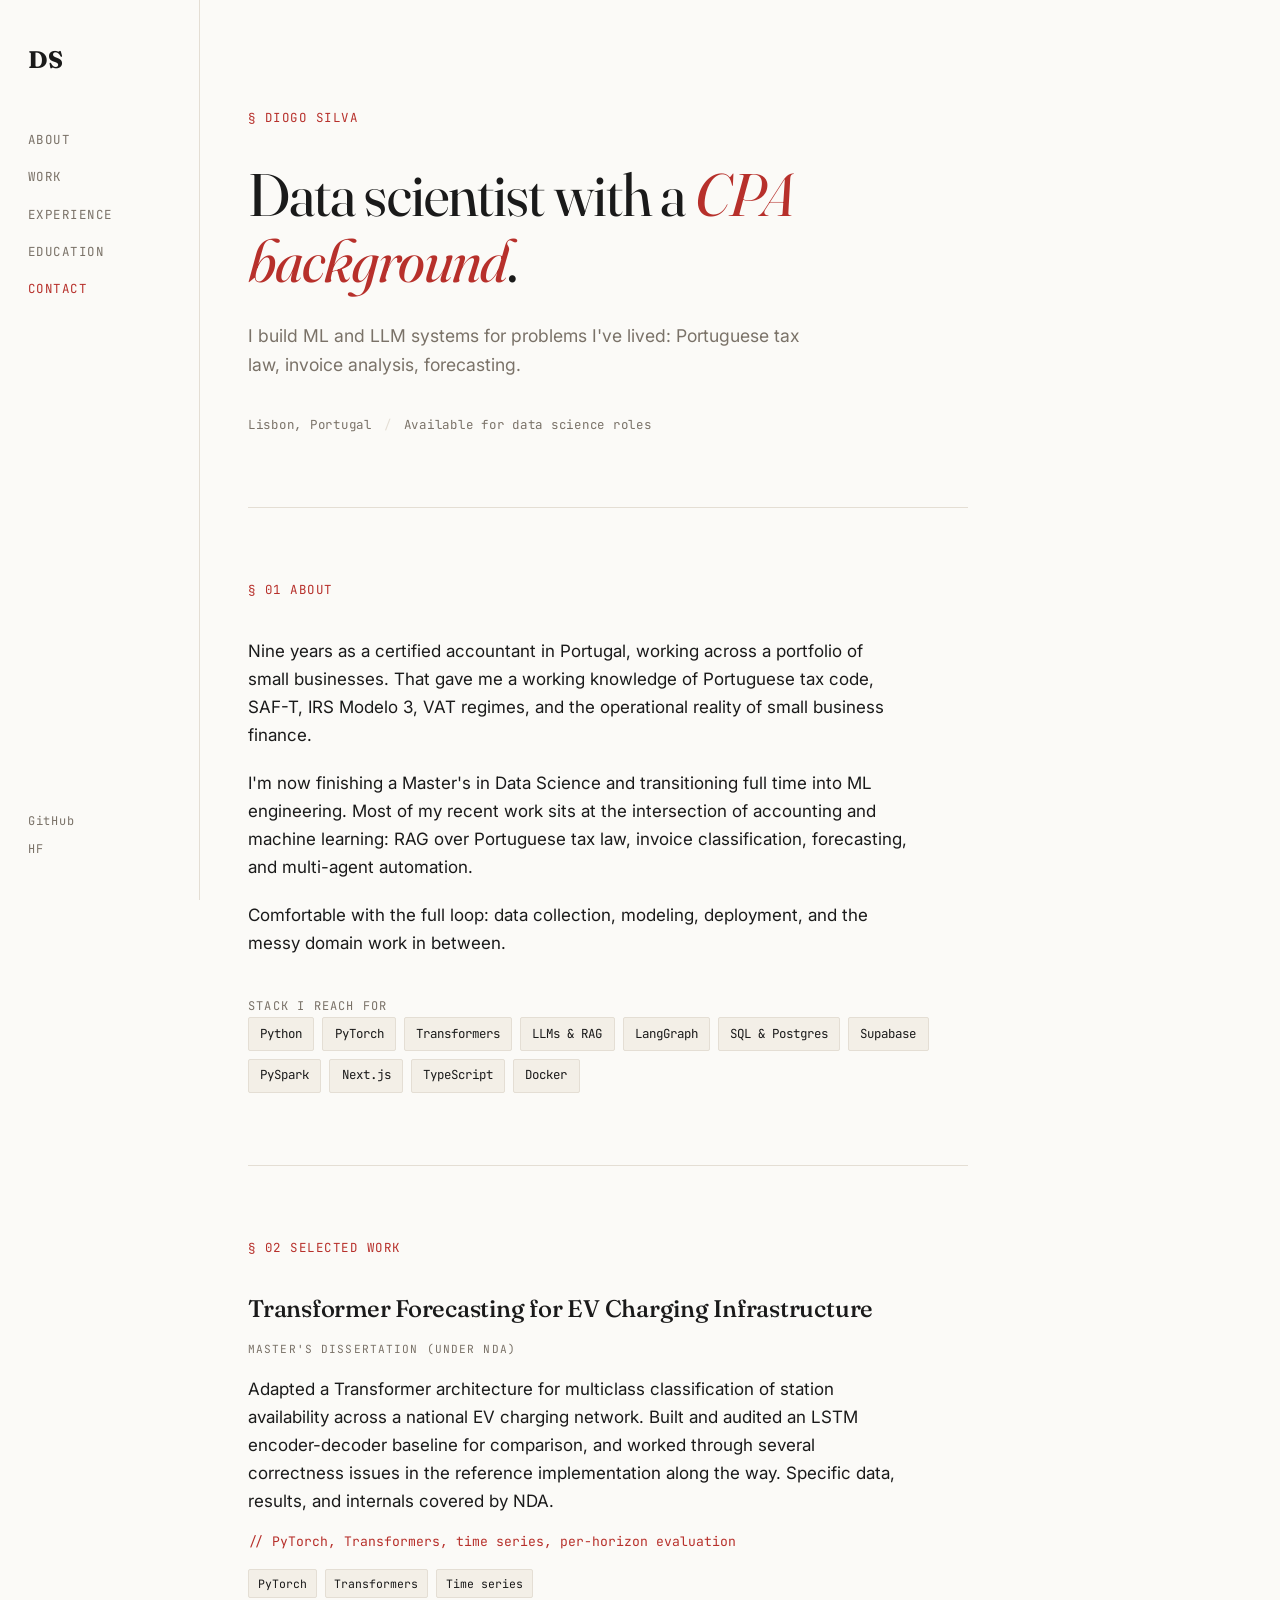
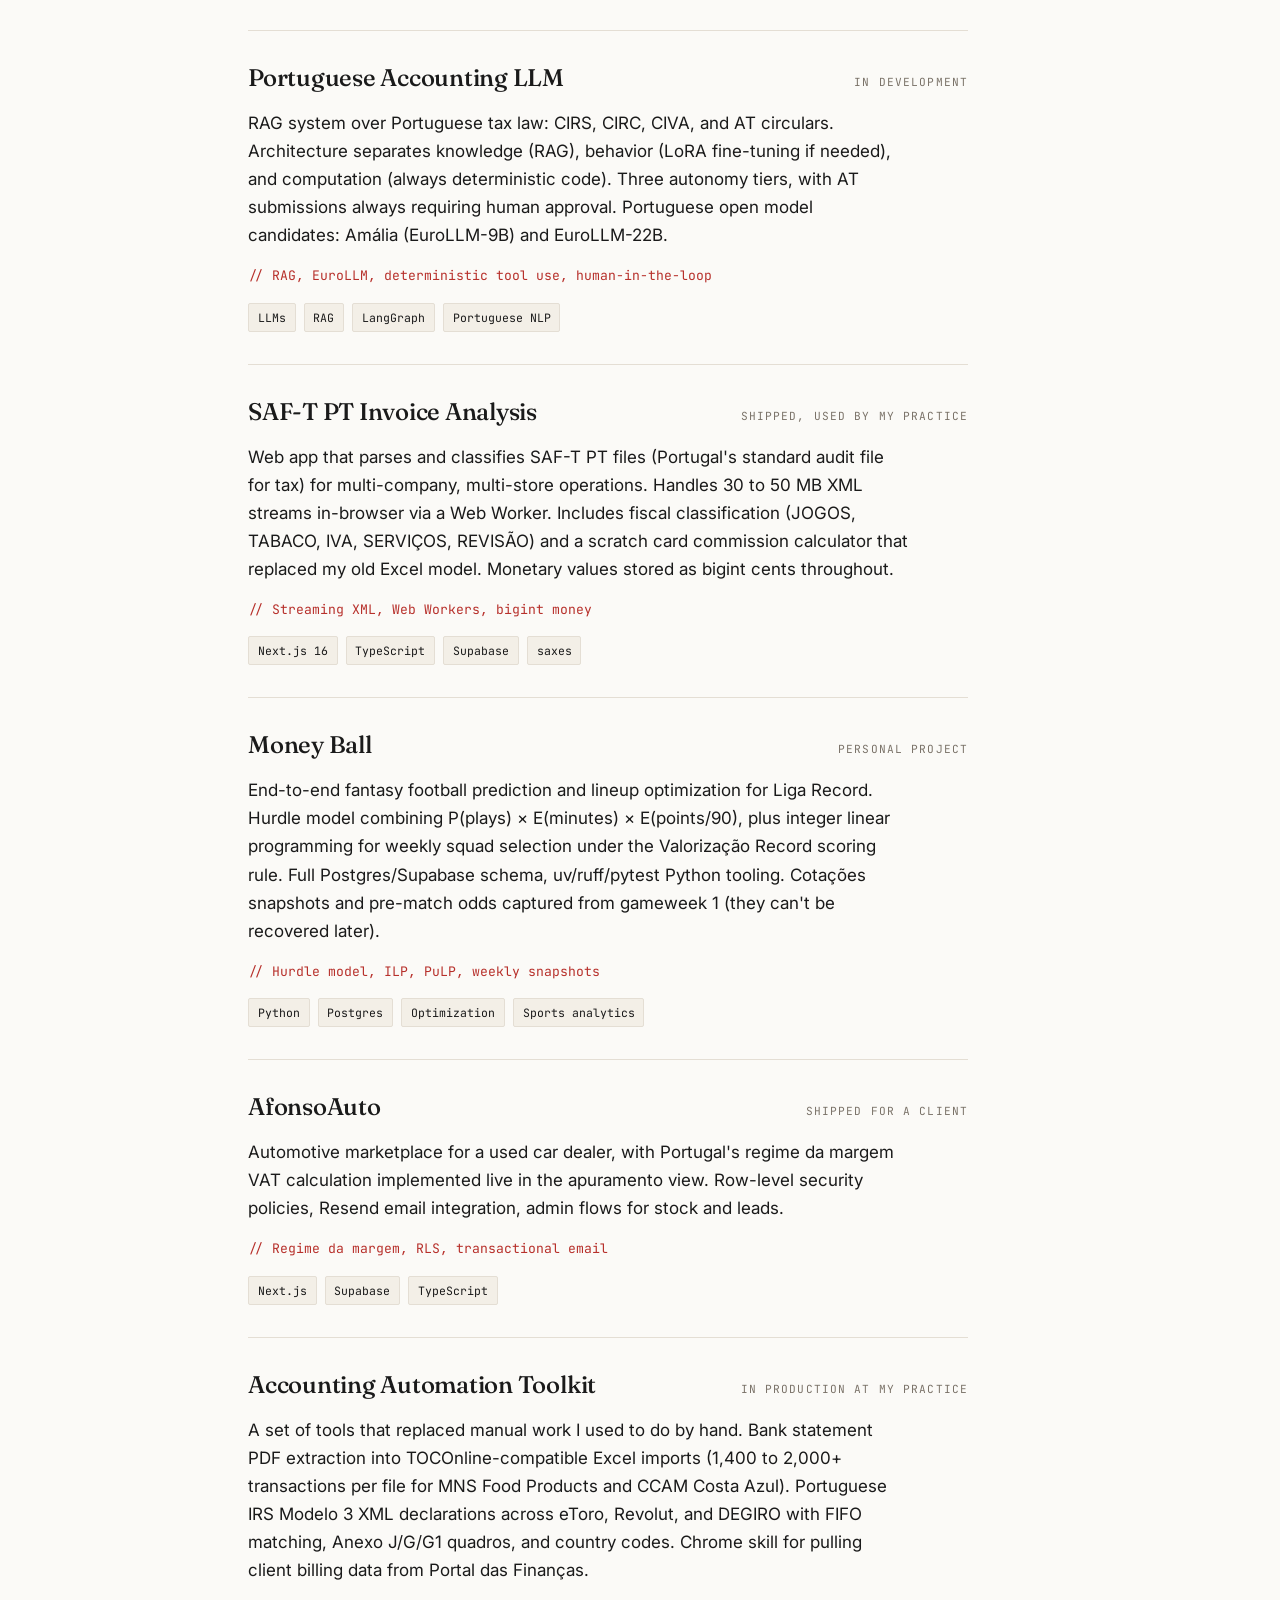
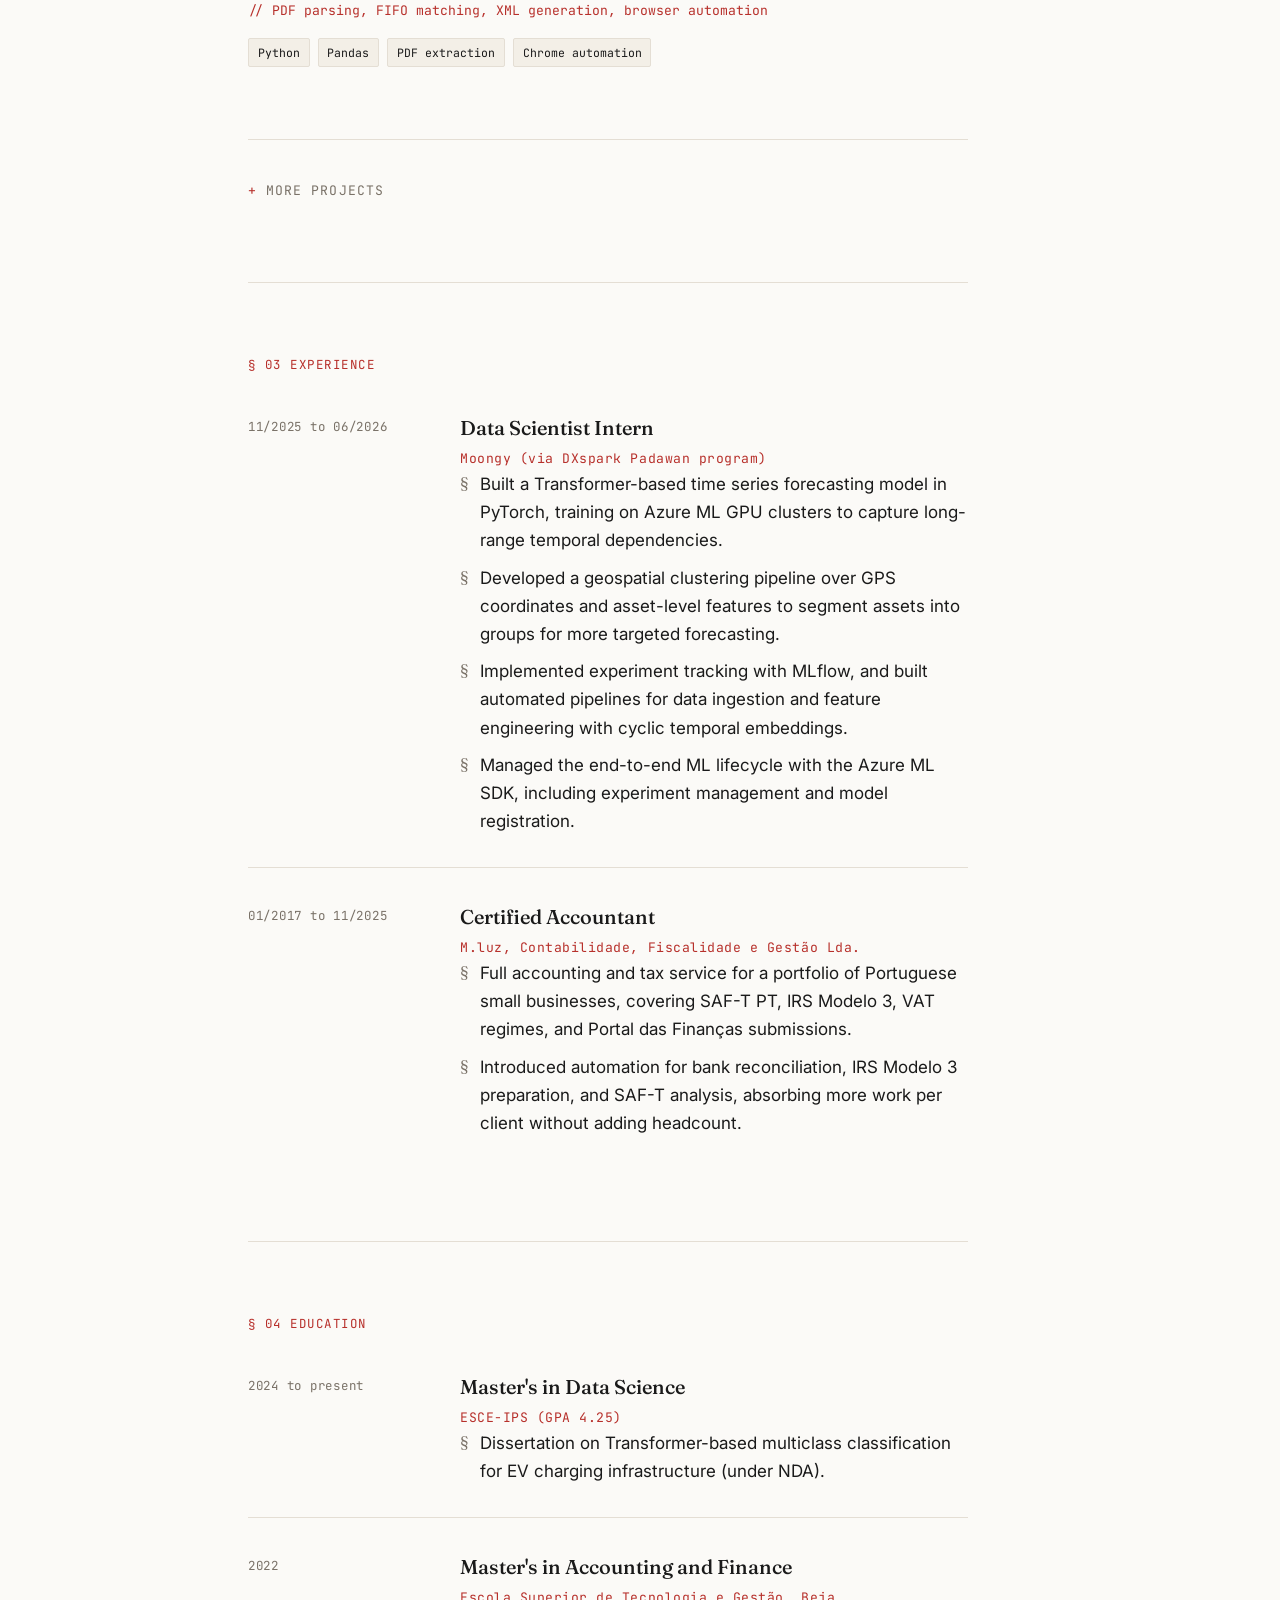
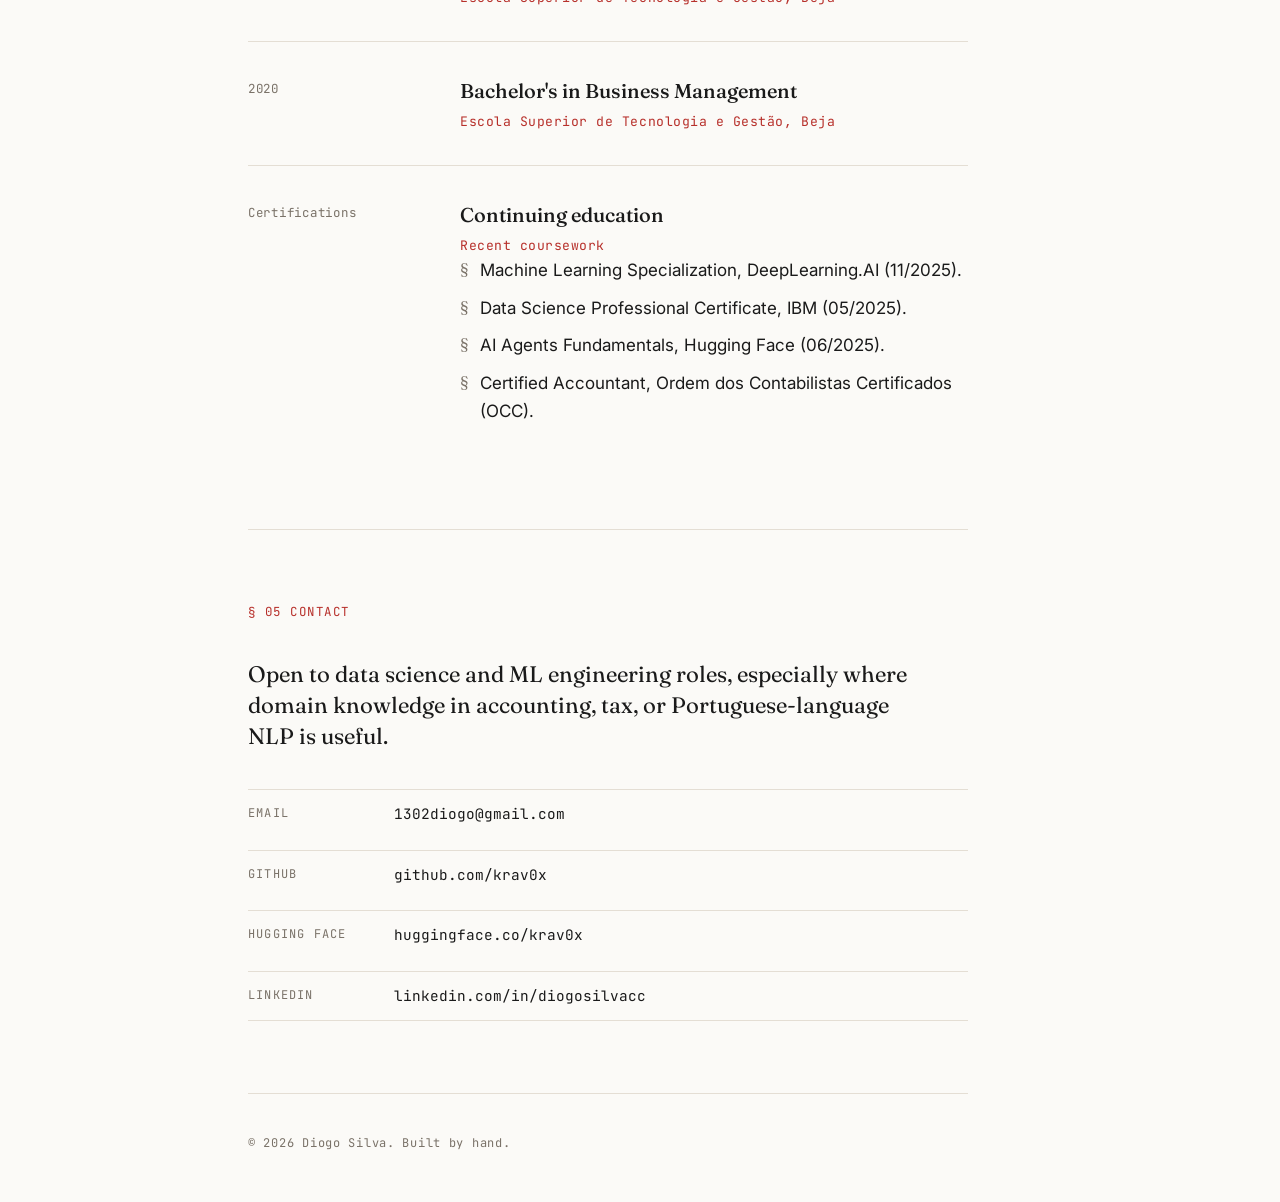
==== index.html @ 2eed8c45 "Initial portfolio" ====
<!DOCTYPE html>
<html lang="en">
<head>
    <meta charset="UTF-8">
    <meta name="viewport" content="width=device-width, initial-scale=1.0">
    <title>Diogo Silva — Data Scientist &amp; CPA</title>
    <meta name="description" content="Data scientist with a CPA background. Building ML and LLM systems for Portuguese tax law, invoice analysis, and forecasting.">

    <link rel="preconnect" href="https://fonts.googleapis.com">
    <link rel="preconnect" href="https://fonts.gstatic.com" crossorigin>
    <link href="https://fonts.googleapis.com/css2?family=Fraunces:opsz,wght@9..144,400;9..144,500;9..144,700&family=Inter:wght@400;500;600&family=JetBrains+Mono:wght@400;500&display=swap" rel="stylesheet">

    <link rel="stylesheet" href="styles.css">
</head>
<body>

<aside class="side-nav" aria-label="Primary">
    <a href="#top" class="mark" aria-label="Home">DS</a>
    <nav>
        <a href="#about">About</a>
        <a href="#work">Work</a>
        <a href="#experience">Experience</a>
        <a href="#education">Education</a>
        <a href="#contact">Contact</a>
    </nav>
    <div class="side-nav__foot">
        <a href="https://github.com/krav0x" target="_blank" rel="noopener">GitHub</a>
        <a href="https://huggingface.co/krav0x" target="_blank" rel="noopener">HF</a>
    </div>
</aside>

<button class="menu-toggle" aria-label="Toggle menu" aria-expanded="false">
    <span></span><span></span><span></span>
</button>

<main id="top">

    <section class="hero">
        <p class="eyebrow">§ Diogo Silva</p>
        <h1>
            Data scientist with a <em>CPA background</em>.
        </h1>
        <p class="lede">
            I build ML and LLM systems for problems I've lived: Portuguese tax law, invoice analysis, forecasting.
        </p>
        <div class="hero__meta">
            <span>Lisbon, Portugal</span>
            <span class="sep">/</span>
            <span>Available for data science roles</span>
        </div>
    </section>

    <section id="about" class="section">
        <p class="section-label">§ 01 About</p>
        <div class="section-body">
            <p>
                Nine years as a certified accountant in Portugal, working across a portfolio of small businesses. That gave me a working knowledge of Portuguese tax code, SAF-T, IRS Modelo 3, VAT regimes, and the operational reality of small business finance.
            </p>
            <p>
                I'm now finishing a Master's in Data Science and transitioning full time into ML engineering. Most of my recent work sits at the intersection of accounting and machine learning: RAG over Portuguese tax law, invoice classification, forecasting, and multi-agent automation.
            </p>
            <p>
                Comfortable with the full loop: data collection, modeling, deployment, and the messy domain work in between.
            </p>

            <div class="skills">
                <p class="skills__label">Stack I reach for</p>
                <ul class="tags">
                    <li>Python</li>
                    <li>PyTorch</li>
                    <li>Transformers</li>
                    <li>LLMs &amp; RAG</li>
                    <li>LangGraph</li>
                    <li>SQL &amp; Postgres</li>
                    <li>Supabase</li>
                    <li>PySpark</li>
                    <li>Next.js</li>
                    <li>TypeScript</li>
                    <li>Docker</li>
                </ul>
            </div>
        </div>
    </section>

    <section id="work" class="section">
        <p class="section-label">§ 02 Selected work</p>
        <div class="section-body">

            <article class="project">
                <header class="project__head">
                    <h3>Transformer Forecasting for EV Charging Infrastructure</h3>
                    <p class="project__kind">Master's dissertation (under NDA)</p>
                </header>
                <p>
                    Adapted a Transformer architecture for multiclass classification of station availability across a national EV charging network. Built and audited an LSTM encoder-decoder baseline for comparison, and worked through several correctness issues in the reference implementation along the way. Specific data, results, and internals covered by NDA.
                </p>
                <p class="project__note">// PyTorch, Transformers, time series, per-horizon evaluation</p>
                <ul class="tags tags--sm">
                    <li>PyTorch</li>
                    <li>Transformers</li>
                    <li>Time series</li>
                </ul>
            </article>

            <article class="project">
                <header class="project__head">
                    <h3>Portuguese Accounting LLM</h3>
                    <p class="project__kind">In development</p>
                </header>
                <p>
                    RAG system over Portuguese tax law: CIRS, CIRC, CIVA, and AT circulars. Architecture separates knowledge (RAG), behavior (LoRA fine-tuning if needed), and computation (always deterministic code). Three autonomy tiers, with AT submissions always requiring human approval. Portuguese open model candidates: Amália (EuroLLM-9B) and EuroLLM-22B.
                </p>
                <p class="project__note">// RAG, EuroLLM, deterministic tool use, human-in-the-loop</p>
                <ul class="tags tags--sm">
                    <li>LLMs</li>
                    <li>RAG</li>
                    <li>LangGraph</li>
                    <li>Portuguese NLP</li>
                </ul>
            </article>

            <article class="project">
                <header class="project__head">
                    <h3>SAF-T PT Invoice Analysis</h3>
                    <p class="project__kind">Shipped, used by my practice</p>
                </header>
                <p>
                    Web app that parses and classifies SAF-T PT files (Portugal's standard audit file for tax) for multi-company, multi-store operations. Handles 30 to 50 MB XML streams in-browser via a Web Worker. Includes fiscal classification (JOGOS, TABACO, IVA, SERVIÇOS, REVISÃO) and a scratch card commission calculator that replaced my old Excel model. Monetary values stored as bigint cents throughout.
                </p>
                <p class="project__note">// Streaming XML, Web Workers, bigint money</p>
                <ul class="tags tags--sm">
                    <li>Next.js 16</li>
                    <li>TypeScript</li>
                    <li>Supabase</li>
                    <li>saxes</li>
                </ul>
            </article>

            <article class="project">
                <header class="project__head">
                    <h3>Money Ball</h3>
                    <p class="project__kind">Personal project</p>
                </header>
                <p>
                    End-to-end fantasy football prediction and lineup optimization for Liga Record. Hurdle model combining P(plays) × E(minutes) × E(points/90), plus integer linear programming for weekly squad selection under the Valorização Record scoring rule. Full Postgres/Supabase schema, uv/ruff/pytest Python tooling. Cotações snapshots and pre-match odds captured from gameweek 1 (they can't be recovered later).
                </p>
                <p class="project__note">// Hurdle model, ILP, PuLP, weekly snapshots</p>
                <ul class="tags tags--sm">
                    <li>Python</li>
                    <li>Postgres</li>
                    <li>Optimization</li>
                    <li>Sports analytics</li>
                </ul>
            </article>

            <article class="project">
                <header class="project__head">
                    <h3>AfonsoAuto</h3>
                    <p class="project__kind">Shipped for a client</p>
                </header>
                <p>
                    Automotive marketplace for a used car dealer, with Portugal's regime da margem VAT calculation implemented live in the apuramento view. Row-level security policies, Resend email integration, admin flows for stock and leads.
                </p>
                <p class="project__note">// Regime da margem, RLS, transactional email</p>
                <ul class="tags tags--sm">
                    <li>Next.js</li>
                    <li>Supabase</li>
                    <li>TypeScript</li>
                </ul>
            </article>

            <article class="project">
                <header class="project__head">
                    <h3>Accounting Automation Toolkit</h3>
                    <p class="project__kind">In production at my practice</p>
                </header>
                <p>
                    A set of tools that replaced manual work I used to do by hand. Bank statement PDF extraction into TOCOnline-compatible Excel imports (1,400 to 2,000+ transactions per file for MNS Food Products and CCAM Costa Azul). Portuguese IRS Modelo 3 XML declarations across eToro, Revolut, and DEGIRO with FIFO matching, Anexo J/G/G1 quadros, and country codes. Chrome skill for pulling client billing data from Portal das Finanças.
                </p>
                <p class="project__note">// PDF parsing, FIFO matching, XML generation, browser automation</p>
                <ul class="tags tags--sm">
                    <li>Python</li>
                    <li>Pandas</li>
                    <li>PDF extraction</li>
                    <li>Chrome automation</li>
                </ul>
            </article>

            <details class="more-projects">
                <summary>More projects</summary>
                <div class="more-projects__list">
                    <div>
                        <h4>CineMatch</h4>
                        <p>Hybrid SVD + TF-IDF movie recommender, deployed on Streamlit.</p>
                    </div>
                    <div>
                        <h4>Steam Game Recommender</h4>
                        <p>Content-based recommender for Steam titles, deployed on Vercel.</p>
                    </div>
                    <div>
                        <h4>PySpark Fraud Detection Pipeline</h4>
                        <p>Fraud detection pipeline built on Databricks with PySpark.</p>
                    </div>
                    <div>
                        <h4>Transformer from scratch</h4>
                        <p>Built and trained a Transformer end to end as part of structured Python and ML self-study.</p>
                    </div>
                </div>
            </details>

        </div>
    </section>

    <section id="experience" class="section">
        <p class="section-label">§ 03 Experience</p>
        <div class="section-body">

            <article class="entry">
                <div class="entry__meta">
                    <p class="entry__when">11/2025 to 06/2026</p>
                </div>
                <div class="entry__body">
                    <h3>Data Scientist Intern</h3>
                    <p class="entry__where">Moongy (via DXspark Padawan program)</p>
                    <ul>
                        <li>Built a Transformer-based time series forecasting model in PyTorch, training on Azure ML GPU clusters to capture long-range temporal dependencies.</li>
                        <li>Developed a geospatial clustering pipeline over GPS coordinates and asset-level features to segment assets into groups for more targeted forecasting.</li>
                        <li>Implemented experiment tracking with MLflow, and built automated pipelines for data ingestion and feature engineering with cyclic temporal embeddings.</li>
                        <li>Managed the end-to-end ML lifecycle with the Azure ML SDK, including experiment management and model registration.</li>
                    </ul>
                </div>
            </article>

            <article class="entry">
                <div class="entry__meta">
                    <p class="entry__when">01/2017 to 11/2025</p>
                </div>
                <div class="entry__body">
                    <h3>Certified Accountant</h3>
                    <p class="entry__where">M.luz, Contabilidade, Fiscalidade e Gestão Lda.</p>
                    <ul>
                        <li>Full accounting and tax service for a portfolio of Portuguese small businesses, covering SAF-T PT, IRS Modelo 3, VAT regimes, and Portal das Finanças submissions.</li>
                        <li>Introduced automation for bank reconciliation, IRS Modelo 3 preparation, and SAF-T analysis, absorbing more work per client without adding headcount.</li>
                    </ul>
                </div>
            </article>

        </div>
    </section>

    <section id="education" class="section">
        <p class="section-label">§ 04 Education</p>
        <div class="section-body">

            <article class="entry">
                <div class="entry__meta">
                    <p class="entry__when">2024 to present</p>
                </div>
                <div class="entry__body">
                    <h3>Master's in Data Science</h3>
                    <p class="entry__where">ESCE-IPS (GPA 4.25)</p>
                    <ul>
                        <li>Dissertation on Transformer-based multiclass classification for EV charging infrastructure (under NDA).</li>
                    </ul>
                </div>
            </article>

            <article class="entry">
                <div class="entry__meta">
                    <p class="entry__when">2022</p>
                </div>
                <div class="entry__body">
                    <h3>Master's in Accounting and Finance</h3>
                    <p class="entry__where">Escola Superior de Tecnologia e Gestão, Beja</p>
                </div>
            </article>

            <article class="entry">
                <div class="entry__meta">
                    <p class="entry__when">2020</p>
                </div>
                <div class="entry__body">
                    <h3>Bachelor's in Business Management</h3>
                    <p class="entry__where">Escola Superior de Tecnologia e Gestão, Beja</p>
                </div>
            </article>

            <article class="entry">
                <div class="entry__meta">
                    <p class="entry__when">Certifications</p>
                </div>
                <div class="entry__body">
                    <h3>Continuing education</h3>
                    <p class="entry__where">Recent coursework</p>
                    <ul>
                        <li>Machine Learning Specialization, DeepLearning.AI (11/2025).</li>
                        <li>Data Science Professional Certificate, IBM (05/2025).</li>
                        <li>AI Agents Fundamentals, Hugging Face (06/2025).</li>
                        <li>Certified Accountant, Ordem dos Contabilistas Certificados (OCC).</li>
                    </ul>
                </div>
            </article>

        </div>
    </section>

    <section id="contact" class="section section--contact">
        <p class="section-label">§ 05 Contact</p>
        <div class="section-body">
            <p class="contact-lede">
                Open to data science and ML engineering roles, especially where domain knowledge in accounting, tax, or Portuguese-language NLP is useful.
            </p>
            <ul class="contact-list">
                <li><span>Email</span><a href="mailto:1302diogo@gmail.com">1302diogo@gmail.com</a></li>
                <li><span>GitHub</span><a href="https://github.com/krav0x" target="_blank" rel="noopener">github.com/krav0x</a></li>
                <li><span>Hugging Face</span><a href="https://huggingface.co/krav0x" target="_blank" rel="noopener">huggingface.co/krav0x</a></li>
                <li><span>LinkedIn</span><a href="https://www.linkedin.com/in/diogosilvacc/" target="_blank" rel="noopener">linkedin.com/in/diogosilvacc</a></li>
            </ul>
        </div>
    </section>

    <footer class="footer">
        <p>© <span id="year">2026</span> Diogo Silva. Built by hand.</p>
    </footer>

</main>

<script src="main.js"></script>
</body>
</html>
---- styles.css ----
/* ============================================================
   Diogo Silva — Portfolio
   Palette: paper white, ink, ledger red, warm grey, hairline
   Type: Fraunces (display), Inter (body), JetBrains Mono (mono)
   ============================================================ */

:root {
    --paper: #FBFAF7;
    --ink: #1A1A1A;
    --ledger: #B7302B;
    --muted: #7A7268;
    --hairline: #E4DED4;
    --paper-warm: #F3EFE7;

    --font-display: "Fraunces", Georgia, serif;
    --font-body: "Inter", -apple-system, system-ui, sans-serif;
    --font-mono: "JetBrains Mono", ui-monospace, "SF Mono", monospace;

    --nav-w: 200px;
    --content-max: 720px;
    --gutter: clamp(1.5rem, 4vw, 3rem);
}

* {
    box-sizing: border-box;
    margin: 0;
    padding: 0;
}

html {
    scroll-behavior: smooth;
}

body {
    background: var(--paper);
    color: var(--ink);
    font-family: var(--font-body);
    font-size: 17px;
    line-height: 1.65;
    -webkit-font-smoothing: antialiased;
    text-rendering: optimizeLegibility;
}

a {
    color: var(--ink);
    text-decoration: none;
    border-bottom: 1px solid var(--hairline);
    transition: border-color 0.2s ease, color 0.2s ease;
}
a:hover {
    color: var(--ledger);
    border-color: var(--ledger);
}
a:focus-visible {
    outline: 2px solid var(--ledger);
    outline-offset: 3px;
    border-radius: 2px;
}

/* -----------------------------
   Side navigation
----------------------------- */
.side-nav {
    position: fixed;
    top: 0;
    left: 0;
    height: 100vh;
    width: var(--nav-w);
    padding: 2.5rem 1.75rem;
    border-right: 1px solid var(--hairline);
    background: var(--paper);
    display: flex;
    flex-direction: column;
    z-index: 20;
}

.mark {
    font-family: var(--font-display);
    font-weight: 700;
    font-size: 1.5rem;
    letter-spacing: 0.02em;
    border: none;
    color: var(--ink);
    margin-bottom: 3rem;
    display: inline-block;
}
.mark:hover {
    color: var(--ledger);
}

.side-nav nav {
    display: flex;
    flex-direction: column;
    gap: 0.75rem;
}

.side-nav nav a {
    font-family: var(--font-mono);
    font-size: 0.78rem;
    text-transform: uppercase;
    letter-spacing: 0.12em;
    color: var(--muted);
    border: none;
    padding: 0.15rem 0;
}
.side-nav nav a:hover,
.side-nav nav a.is-active {
    color: var(--ledger);
}

.side-nav__foot {
    margin-top: auto;
    display: flex;
    flex-direction: column;
    gap: 0.5rem;
}
.side-nav__foot a {
    font-family: var(--font-mono);
    font-size: 0.75rem;
    color: var(--muted);
    border: none;
    letter-spacing: 0.06em;
}
.side-nav__foot a:hover {
    color: var(--ledger);
}

/* Mobile menu toggle */
.menu-toggle {
    display: none;
    position: fixed;
    top: 1.25rem;
    right: 1.25rem;
    z-index: 30;
    width: 44px;
    height: 44px;
    background: var(--paper);
    border: 1px solid var(--hairline);
    border-radius: 4px;
    cursor: pointer;
    padding: 0;
    align-items: center;
    justify-content: center;
    flex-direction: column;
    gap: 4px;
}
.menu-toggle span {
    display: block;
    width: 18px;
    height: 1.5px;
    background: var(--ink);
    transition: transform 0.2s ease, opacity 0.2s ease;
}
.menu-toggle[aria-expanded="true"] span:nth-child(1) {
    transform: translateY(5.5px) rotate(45deg);
}
.menu-toggle[aria-expanded="true"] span:nth-child(2) {
    opacity: 0;
}
.menu-toggle[aria-expanded="true"] span:nth-child(3) {
    transform: translateY(-5.5px) rotate(-45deg);
}

/* -----------------------------
   Main content column
----------------------------- */
main {
    margin-left: var(--nav-w);
    padding: 0 var(--gutter);
    max-width: calc(var(--content-max) + var(--gutter) * 2);
}

/* -----------------------------
   Hero
----------------------------- */
.hero {
    padding: clamp(4.5rem, 12vh, 8rem) 0 clamp(3rem, 8vh, 5rem);
    border-bottom: 1px solid var(--hairline);
}

.eyebrow {
    font-family: var(--font-mono);
    font-size: 0.78rem;
    letter-spacing: 0.12em;
    color: var(--ledger);
    margin-bottom: 2rem;
    text-transform: uppercase;
}

.hero h1 {
    font-family: var(--font-display);
    font-weight: 400;
    font-size: clamp(2.25rem, 5.5vw, 3.75rem);
    line-height: 1.1;
    letter-spacing: -0.015em;
    margin-bottom: 1.75rem;
    font-variation-settings: "opsz" 96;
}

.hero h1 em {
    font-style: italic;
    color: var(--ledger);
    font-variation-settings: "opsz" 96;
}

.lede {
    font-size: 1.1rem;
    color: var(--muted);
    max-width: 560px;
    margin-bottom: 2.25rem;
}

.hero__meta {
    font-family: var(--font-mono);
    font-size: 0.78rem;
    color: var(--muted);
    letter-spacing: 0.06em;
    display: flex;
    gap: 0.75rem;
    align-items: center;
    flex-wrap: wrap;
}
.hero__meta .sep {
    color: var(--hairline);
}

/* -----------------------------
   Sections
----------------------------- */
.section {
    padding: clamp(3rem, 8vh, 5rem) 0;
    border-bottom: 1px solid var(--hairline);
}
.section:last-of-type {
    border-bottom: none;
}

.section-label {
    font-family: var(--font-mono);
    font-size: 0.78rem;
    letter-spacing: 0.12em;
    color: var(--ledger);
    text-transform: uppercase;
    margin-bottom: 2.25rem;
}

.section-body p {
    margin-bottom: 1.25rem;
    max-width: 660px;
}
.section-body p:last-of-type {
    margin-bottom: 0;
}

/* -----------------------------
   About / Skills
----------------------------- */
.skills {
    margin-top: 2.5rem;
}

.skills__label {
    font-family: var(--font-mono);
    font-size: 0.75rem;
    letter-spacing: 0.1em;
    text-transform: uppercase;
    color: var(--muted);
    margin-bottom: 1rem;
}

.tags {
    list-style: none;
    display: flex;
    flex-wrap: wrap;
    gap: 0.5rem;
}

.tags li {
    font-family: var(--font-mono);
    font-size: 0.78rem;
    padding: 0.35rem 0.7rem;
    background: var(--paper-warm);
    border: 1px solid var(--hairline);
    border-radius: 2px;
    color: var(--ink);
}

.tags--sm li {
    font-size: 0.72rem;
    padding: 0.25rem 0.55rem;
}

/* -----------------------------
   Projects
----------------------------- */
.project {
    padding: 2rem 0;
    border-top: 1px solid var(--hairline);
}
.project:first-of-type {
    border-top: none;
    padding-top: 0;
}

.project__head {
    display: flex;
    justify-content: space-between;
    align-items: baseline;
    gap: 1rem;
    margin-bottom: 1rem;
    flex-wrap: wrap;
}

.project h3 {
    font-family: var(--font-display);
    font-weight: 500;
    font-size: 1.5rem;
    letter-spacing: -0.01em;
    line-height: 1.25;
    font-variation-settings: "opsz" 24;
}

.project__kind {
    font-family: var(--font-mono);
    font-size: 0.7rem;
    text-transform: uppercase;
    letter-spacing: 0.1em;
    color: var(--muted);
    white-space: nowrap;
}

.project p {
    margin-bottom: 1rem;
}

.project__note {
    font-family: var(--font-mono);
    font-size: 0.82rem;
    color: var(--ledger);
    margin-bottom: 1rem !important;
}

.more-projects {
    margin-top: 2.5rem;
    border-top: 1px solid var(--hairline);
    padding-top: 2rem;
}

.more-projects summary {
    font-family: var(--font-mono);
    font-size: 0.82rem;
    letter-spacing: 0.08em;
    text-transform: uppercase;
    color: var(--muted);
    cursor: pointer;
    padding: 0.5rem 0;
    list-style: none;
}
.more-projects summary::-webkit-details-marker {
    display: none;
}
.more-projects summary::before {
    content: "+ ";
    color: var(--ledger);
}
.more-projects[open] summary::before {
    content: "− ";
}

.more-projects__list {
    display: grid;
    gap: 1.5rem;
    margin-top: 1.5rem;
}
.more-projects__list h4 {
    font-family: var(--font-display);
    font-weight: 500;
    font-size: 1.05rem;
    margin-bottom: 0.25rem;
}
.more-projects__list p {
    color: var(--muted);
    font-size: 0.95rem;
    margin: 0;
}

/* -----------------------------
   Experience / Education entries
----------------------------- */
.entry {
    display: grid;
    grid-template-columns: 180px 1fr;
    gap: 2rem;
    padding: 2rem 0;
    border-top: 1px solid var(--hairline);
}
.entry:first-of-type {
    border-top: none;
    padding-top: 0;
}

.entry__when {
    font-family: var(--font-mono);
    font-size: 0.78rem;
    color: var(--muted);
    letter-spacing: 0.06em;
    padding-top: 0.35rem;
}

.entry h3 {
    font-family: var(--font-display);
    font-weight: 500;
    font-size: 1.25rem;
    margin-bottom: 0.25rem;
}

.entry__where {
    font-family: var(--font-mono);
    font-size: 0.82rem;
    color: var(--ledger);
    margin-bottom: 0.75rem;
    letter-spacing: 0.04em;
}

.entry ul {
    list-style: none;
}
.entry li {
    padding-left: 1.25rem;
    position: relative;
    margin-bottom: 0.6rem;
    color: var(--ink);
}
.entry li:last-child {
    margin-bottom: 0;
}
.entry li::before {
    content: "§";
    position: absolute;
    left: 0;
    top: 0;
    color: var(--muted);
    font-family: var(--font-display);
    font-size: 0.95rem;
}

/* -----------------------------
   Contact
----------------------------- */
.contact-lede {
    font-family: var(--font-display);
    font-weight: 400;
    font-size: 1.4rem;
    line-height: 1.4;
    max-width: 560px;
    margin-bottom: 2.25rem !important;
    font-variation-settings: "opsz" 32;
}

.contact-list {
    list-style: none;
    display: grid;
    gap: 0.75rem;
}

.contact-list li {
    display: grid;
    grid-template-columns: 130px 1fr;
    gap: 1rem;
    padding: 0.75rem 0;
    border-top: 1px solid var(--hairline);
    align-items: center;
}
.contact-list li:last-child {
    border-bottom: 1px solid var(--hairline);
}
.contact-list li span {
    font-family: var(--font-mono);
    font-size: 0.75rem;
    color: var(--muted);
    text-transform: uppercase;
    letter-spacing: 0.1em;
}
.contact-list li a {
    border: none;
    font-family: var(--font-mono);
    font-size: 0.9rem;
}

/* -----------------------------
   Footer
----------------------------- */
.footer {
    padding: 2.5rem 0 3rem;
    border-top: 1px solid var(--hairline);
    font-family: var(--font-mono);
    font-size: 0.75rem;
    color: var(--muted);
    letter-spacing: 0.06em;
}

/* -----------------------------
   Responsive
----------------------------- */
@media (max-width: 900px) {
    :root {
        --nav-w: 0px;
    }

    main {
        margin-left: 0;
        padding: 0 1.5rem;
    }

    .menu-toggle {
        display: flex;
    }

    .side-nav {
        width: 260px;
        transform: translateX(-100%);
        transition: transform 0.3s ease;
        box-shadow: 4px 0 24px rgba(0, 0, 0, 0.06);
    }
    .side-nav.is-open {
        transform: translateX(0);
    }

    .entry {
        grid-template-columns: 1fr;
        gap: 0.5rem;
    }

    .contact-list li {
        grid-template-columns: 1fr;
        gap: 0.25rem;
    }

    .project__head {
        flex-direction: column;
        align-items: flex-start;
    }
}

@media (prefers-reduced-motion: reduce) {
    html { scroll-behavior: auto; }
    * { transition: none !important; }
}
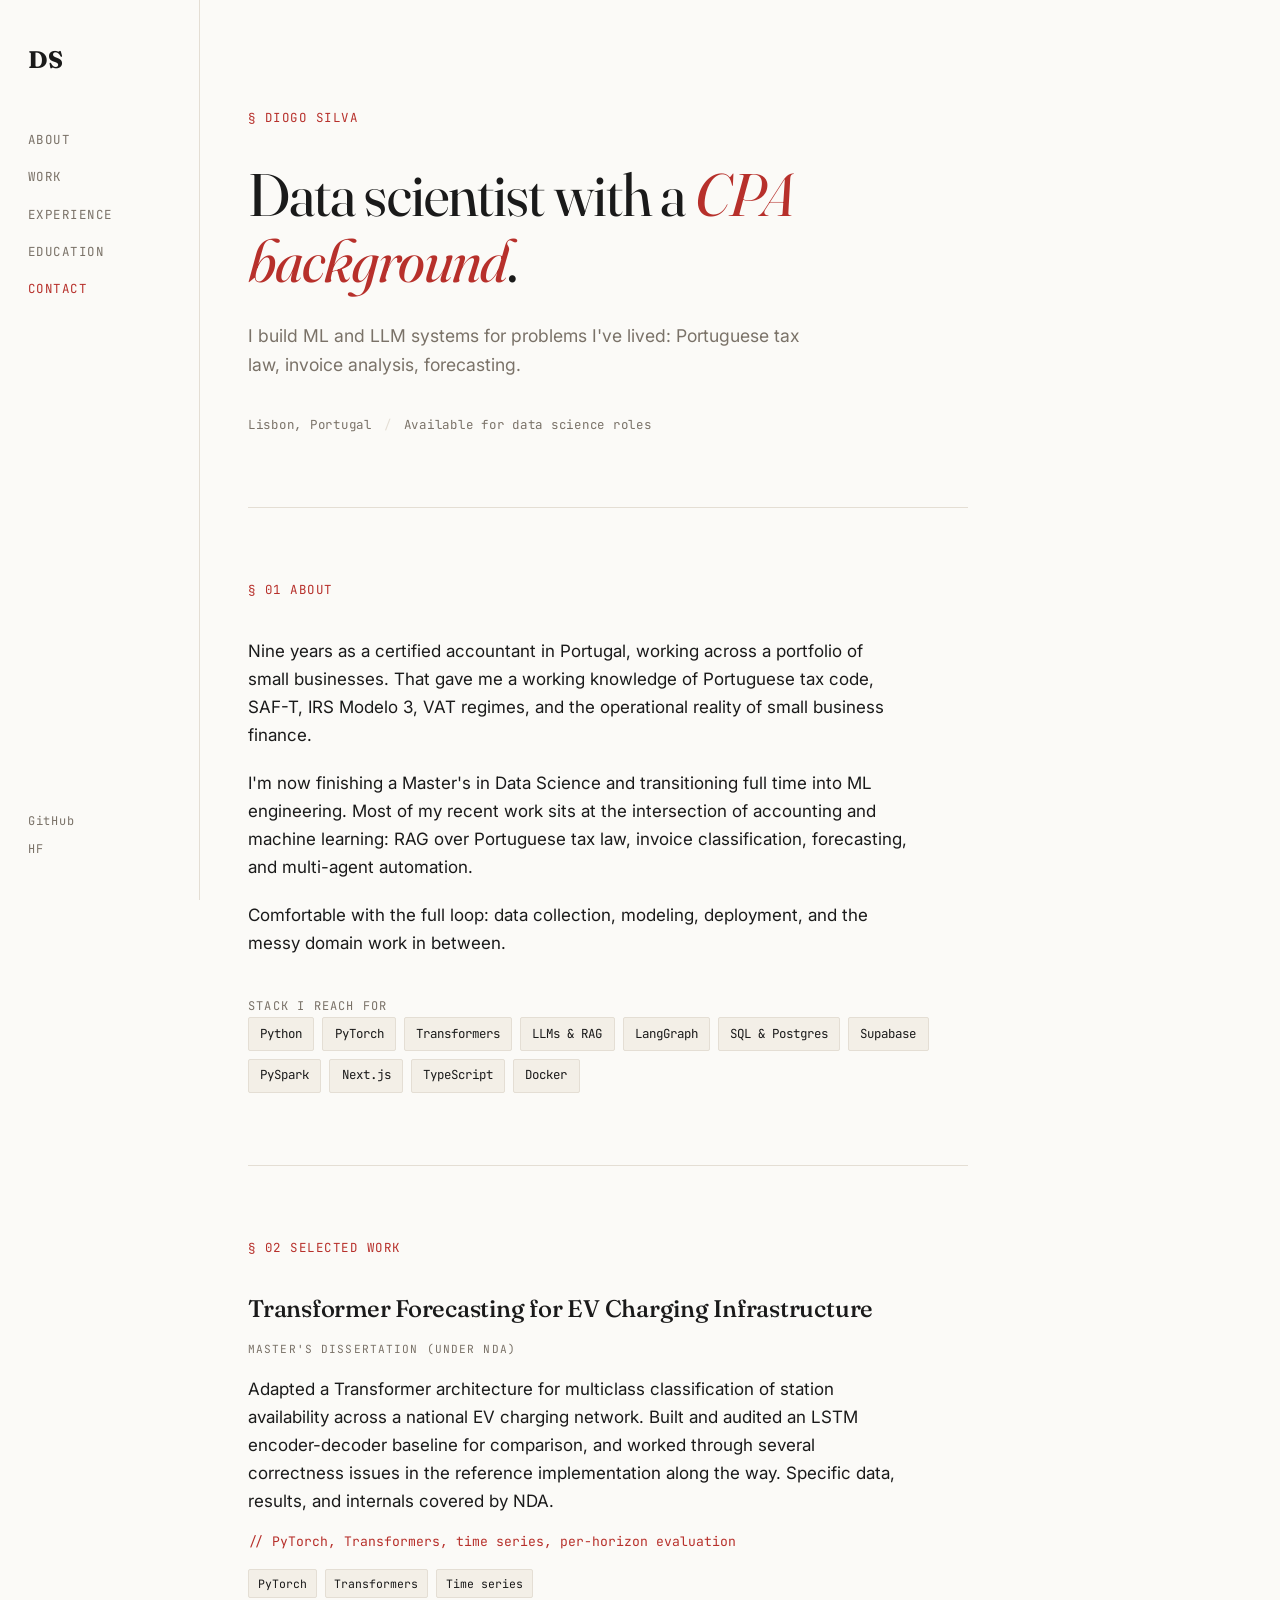
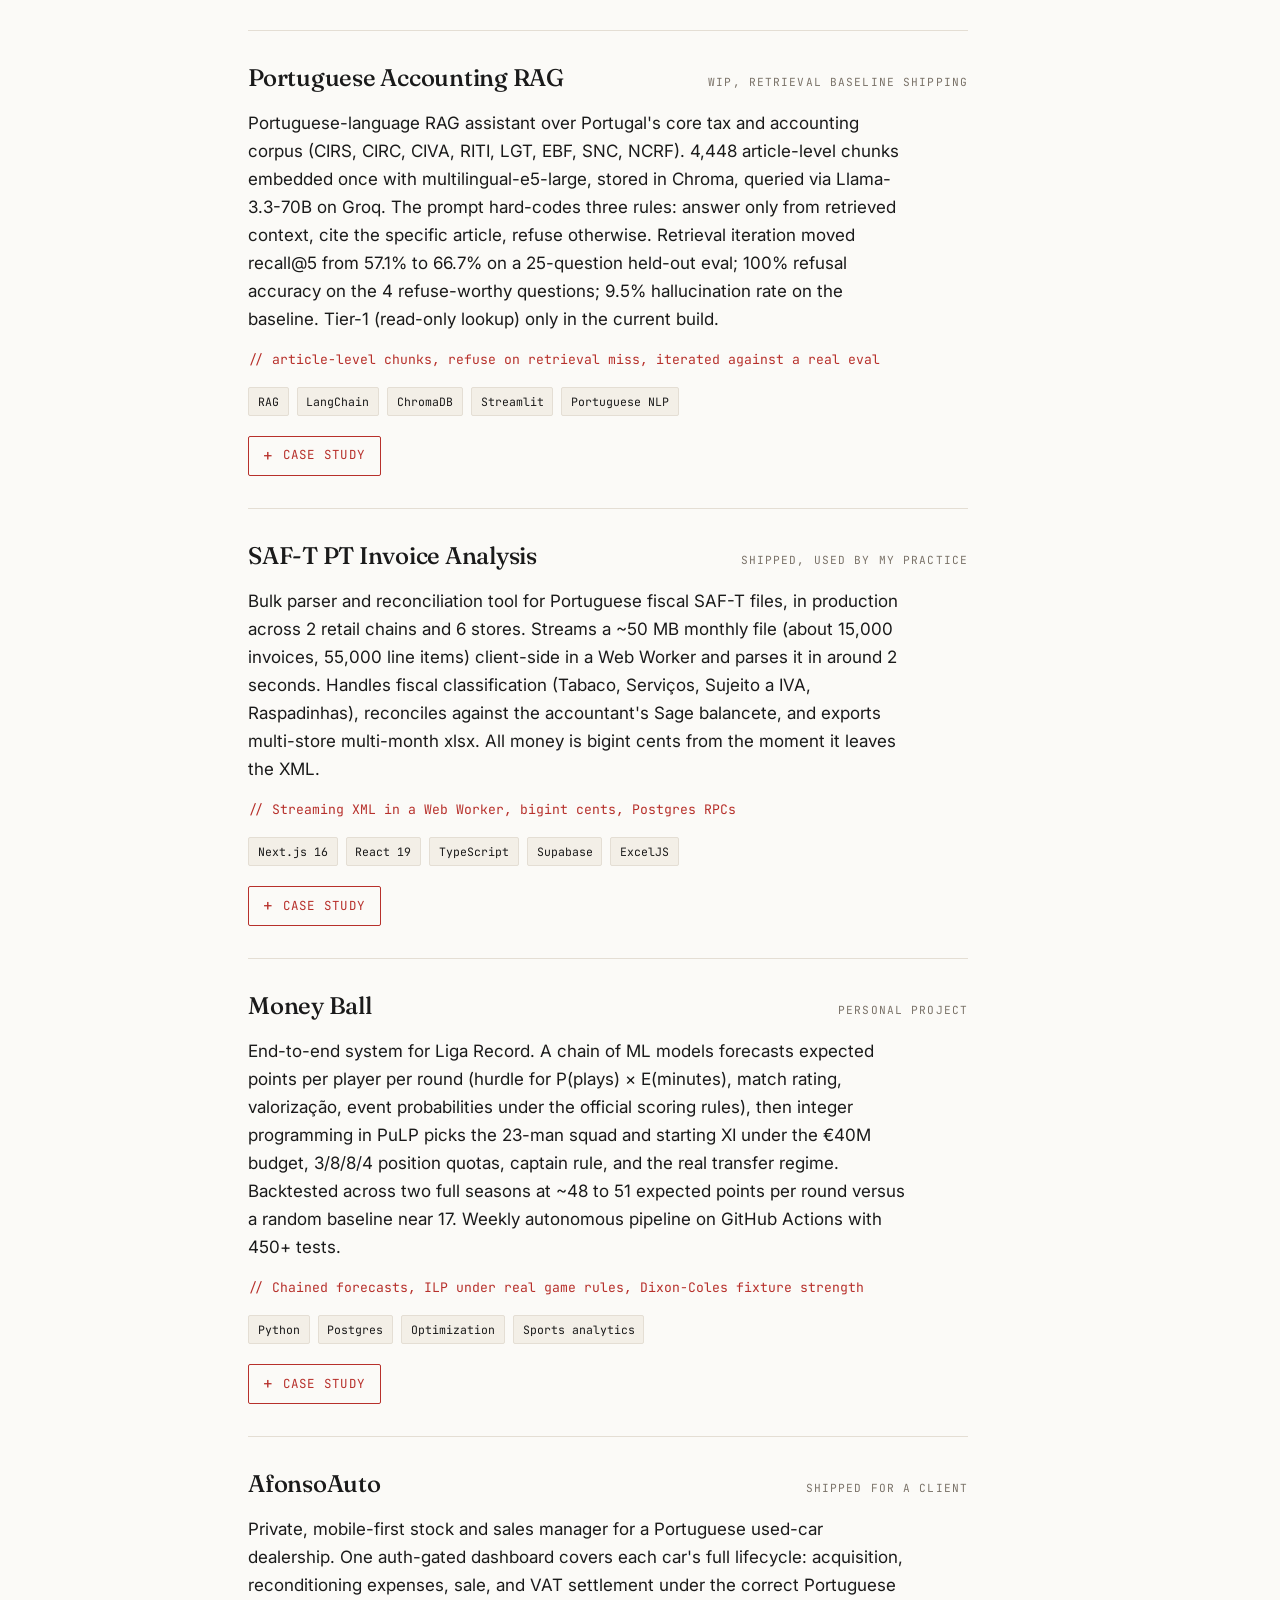
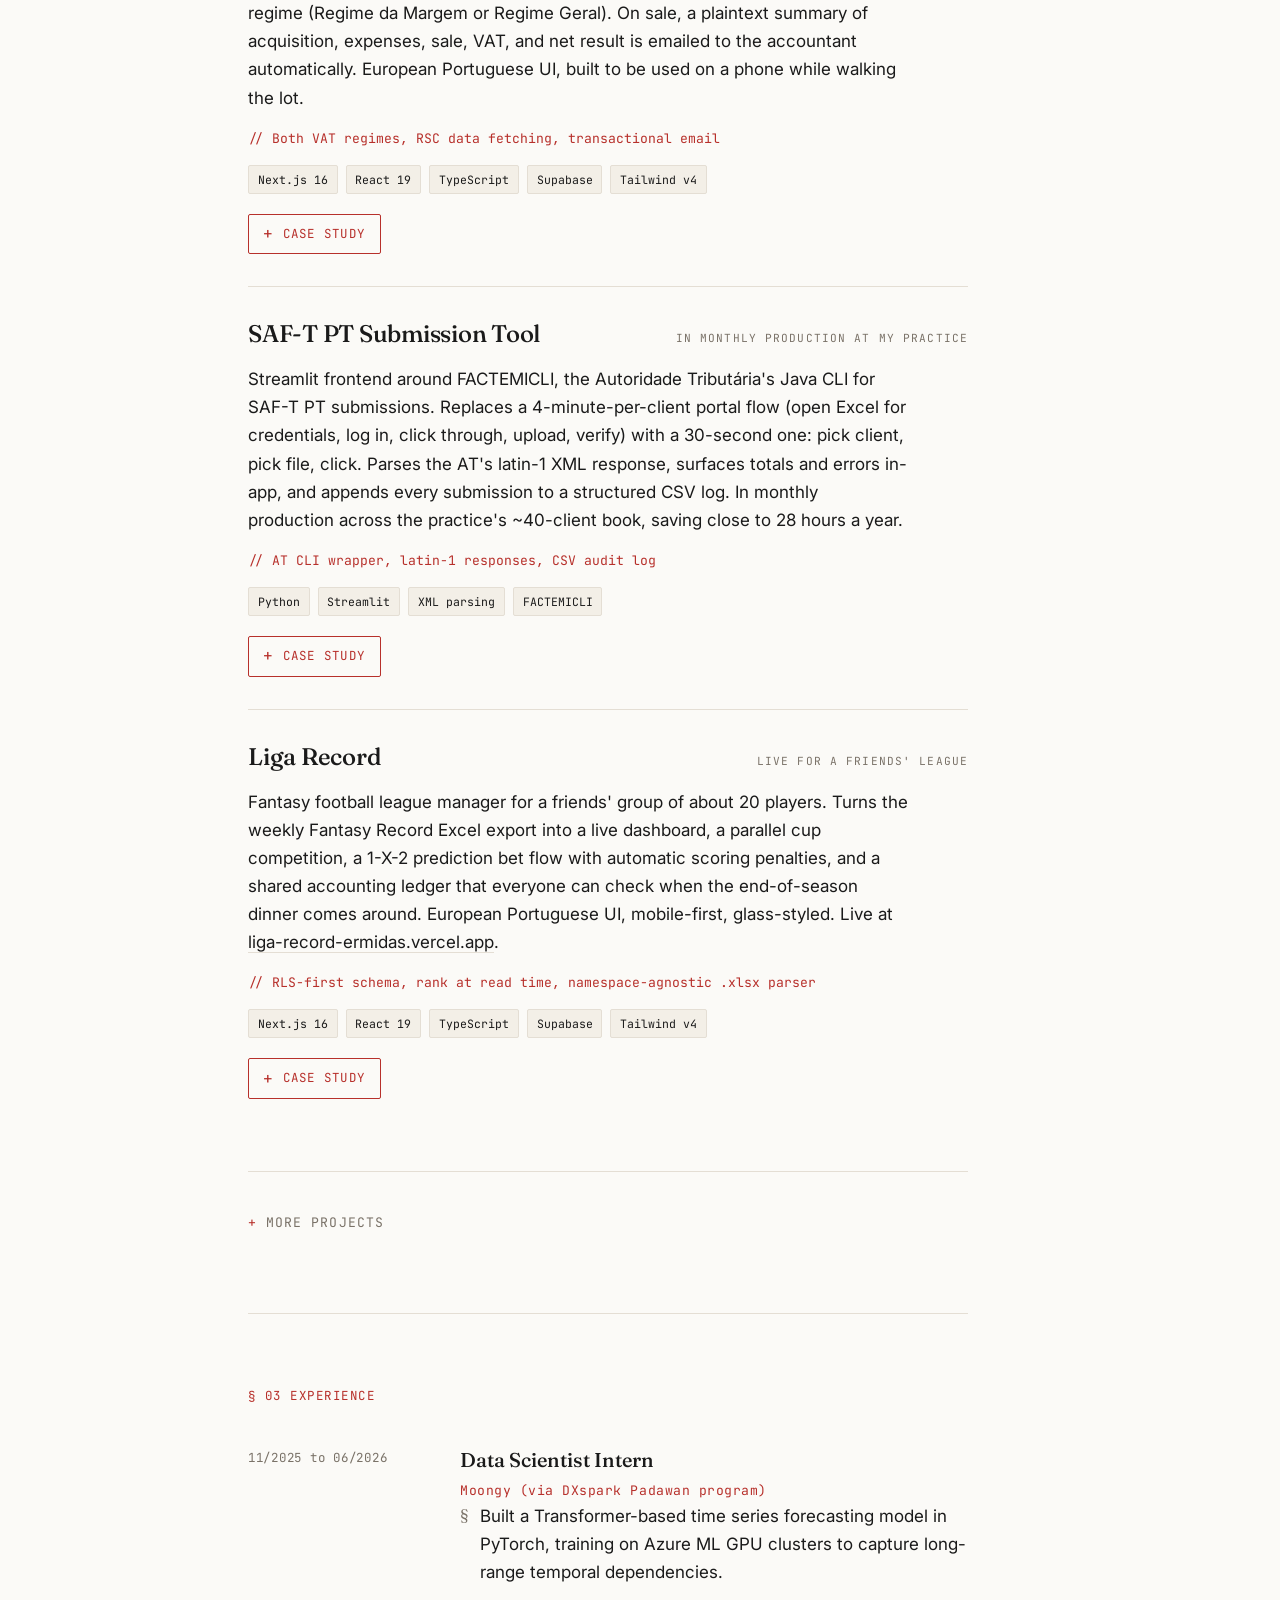
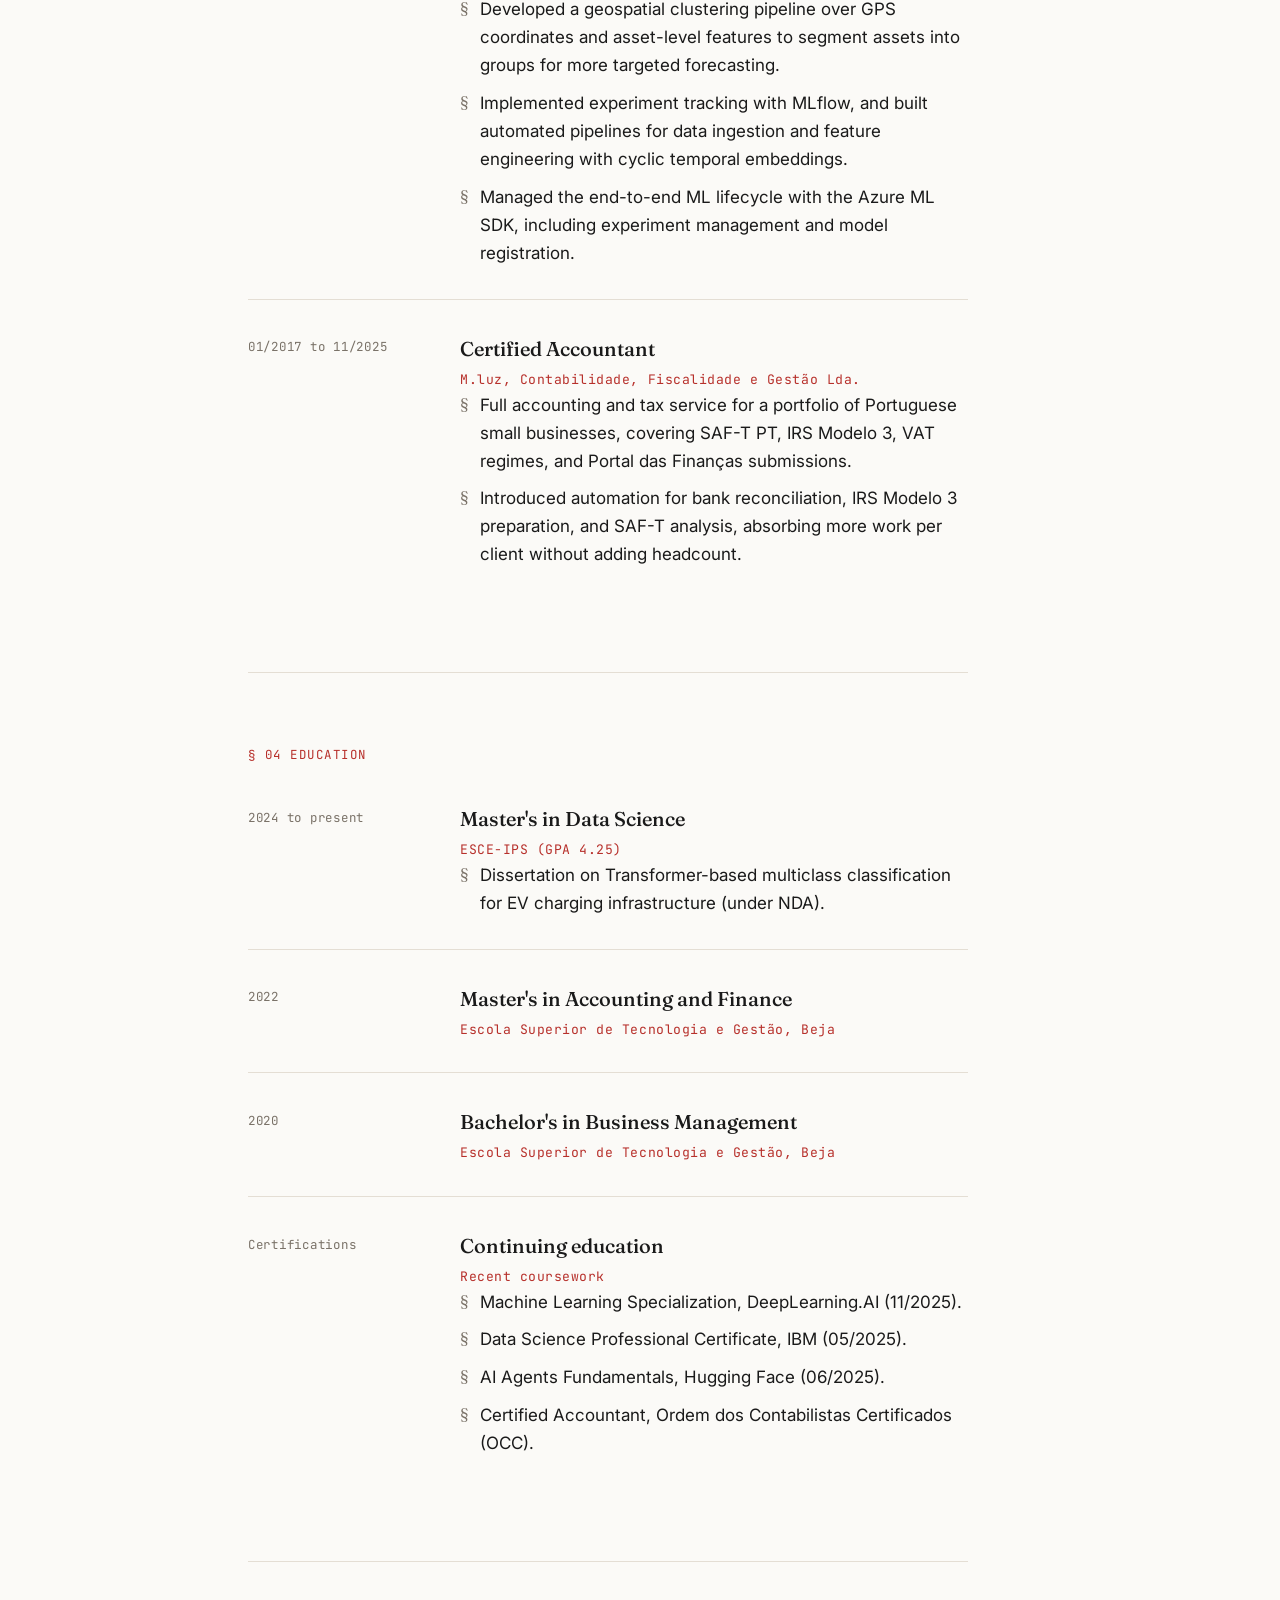
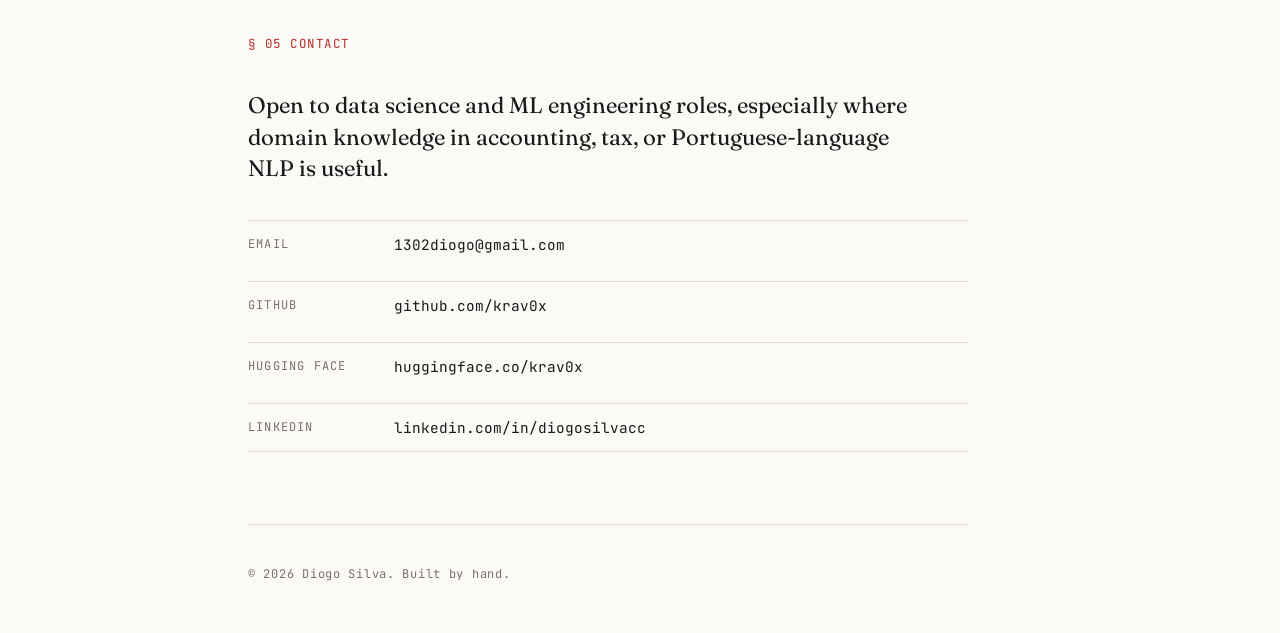
==== commit 32d15ae7: "Add expandable case studies to project cards; add Liga Record and SAF-T Submission Tool Introduces a" ====
--- a/index.html
+++ b/index.html
@@ -104,19 +104,238 @@
 
             <article class="project">
                 <header class="project__head">
-                    <h3>Portuguese Accounting LLM</h3>
-                    <p class="project__kind">In development</p>
+                    <h3>Portuguese Accounting RAG</h3>
+                    <p class="project__kind">WIP, retrieval baseline shipping</p>
                 </header>
                 <p>
-                    RAG system over Portuguese tax law: CIRS, CIRC, CIVA, and AT circulars. Architecture separates knowledge (RAG), behavior (LoRA fine-tuning if needed), and computation (always deterministic code). Three autonomy tiers, with AT submissions always requiring human approval. Portuguese open model candidates: Amália (EuroLLM-9B) and EuroLLM-22B.
+                    Portuguese-language RAG assistant over Portugal's core tax and accounting corpus (CIRS, CIRC, CIVA, RITI, LGT, EBF, SNC, NCRF). 4,448 article-level chunks embedded once with multilingual-e5-large, stored in Chroma, queried via Llama-3.3-70B on Groq. The prompt hard-codes three rules: answer only from retrieved context, cite the specific article, refuse otherwise. Retrieval iteration moved recall@5 from 57.1% to 66.7% on a 25-question held-out eval; 100% refusal accuracy on the 4 refuse-worthy questions; 9.5% hallucination rate on the baseline. Tier-1 (read-only lookup) only in the current build.
                 </p>
-                <p class="project__note">// RAG, EuroLLM, deterministic tool use, human-in-the-loop</p>
+                <p class="project__note">// article-level chunks, refuse on retrieval miss, iterated against a real eval</p>
                 <ul class="tags tags--sm">
-                    <li>LLMs</li>
                     <li>RAG</li>
-                    <li>LangGraph</li>
+                    <li>LangChain</li>
+                    <li>ChromaDB</li>
+                    <li>Streamlit</li>
                     <li>Portuguese NLP</li>
                 </ul>
+
+                <details class="case-study">
+                    <summary>Case study</summary>
+                    <div class="case-study__body">
+
+                        <div class="case-study__section">
+                            <h4>Context</h4>
+                            <p>
+                                Practising Portuguese accountants and small-business owners keep asking the same class of question: "which article covers this?", "what's the rate on X?", "how is Y treated for VAT?". The correct answers live in a few thousand pages of primary legislation (Códigos, Decretos-Lei, NCRF standards) that a general-purpose LLM will happily paraphrase from memory, often with a confident but wrong article number. The bar this project sets for itself is narrower than "an accountant in a box": produce an answer in European Portuguese that is (a) traceable to a specific article of a specific code and (b) explicitly refuses when the retrieved context doesn't support the question, so the user knows to escalate instead of trusting a fabrication.
+                            </p>
+                        </div>
+
+                        <div class="case-study__section">
+                            <h4>Approach</h4>
+                            <p>
+                                Single-tier RAG, deliberately kept simple:
+                            </p>
+                            <ul>
+                                <li><strong>Knowledge layer, RAG.</strong> Primary legislation is chunked article-by-article for the tax codes (Artigo N.º boundary regex) and by recursive character splitting for the accounting standards (NCRF, EC, NI, SNC), which don't follow a strict article structure. Chunks are embedded once with intfloat/multilingual-e5-large and stored in a persistent Chroma collection.</li>
+                                <li><strong>Behaviour layer, prompt only.</strong> No LoRA. The behaviour of the assistant (answer in European Portuguese, only from retrieved context, cite the article, refuse otherwise) is enforced entirely in the system prompt. A LoRA pass was scoped but not run; the choice was to see how far a strong instruction-tuned base could go on a well-chunked corpus before spending on adapter training.</li>
+                                <li><strong>Computation layer, none yet.</strong> The current build does no deterministic numeric computation. Questions that ask "how much would I pay" are treated as refusal cases and pushed back to the user with a "consult a certified accountant" recommendation.</li>
+                            </ul>
+                            <p>
+                                <strong>Autonomy tiers.</strong> The design target is three tiers: (1) read-only lookup, (2) draft-and-review with a human accountant approving, (3) prepare-for-submission with structured outputs for AT portals. The current build only implements tier 1; the eval below is scored against that scope. Tiers 2 and 3 are the next iteration and out of scope for these numbers.
+                            </p>
+                            <p>
+                                <strong>Model choice.</strong> Groq-hosted Llama-3.3-70B-Instruct in the app, chosen for cost (free tier), speed, and adequate multilingual quality in European Portuguese. The evaluation was run against the same model via the Hugging Face inference router when Groq credits ran out; same weights, so answer quality is directly comparable. The latency numbers reflect the HF router path and would be lower on Groq.
+                            </p>
+                        </div>
+
+                        <div class="case-study__section">
+                            <h4>Corpus</h4>
+                            <p>
+                                Ingested from 13 PDFs in data/raw/. The baseline snapshot contains <strong>4,448 chunks / ~742k tokens (~2.97 MB of text)</strong>:
+                            </p>
+                            <table>
+                                <thead>
+                                    <tr>
+                                        <th>Source</th>
+                                        <th>Chunks</th>
+                                        <th>Chunker</th>
+                                    </tr>
+                                </thead>
+                                <tbody>
+                                    <tr><td>CIRS (Personal Income Tax Code)</td><td>860</td><td>strict article</td></tr>
+                                    <tr><td>CIVA (VAT Code)</td><td>836</td><td>strict article</td></tr>
+                                    <tr><td>CIRC (Corporate Income Tax Code)</td><td>734</td><td>strict article</td></tr>
+                                    <tr><td>EBF (Tax Benefits Statute)</td><td>550</td><td>strict article</td></tr>
+                                    <tr><td>RITI (Intra-community VAT)</td><td>443</td><td>strict article</td></tr>
+                                    <tr><td>LGT (General Tax Law)</td><td>308</td><td>strict article</td></tr>
+                                    <tr><td>NCRF, NCRF-PE, NCRF-ESNL, NCRF-ME</td><td>469</td><td>recursive (1000/100)</td></tr>
+                                    <tr><td>SNC, EC, NI</td><td>248</td><td>mixed</td></tr>
+                                </tbody>
+                            </table>
+                            <p>
+                                The v5 ingest pipeline filters this down to <strong>3,211 substantive chunks</strong> by dropping TOC entries and cross-reference stubs (see the retrieval iteration in Outcome).
+                            </p>
+                            <p>
+                                <strong>Not in the corpus (yet).</strong> AT (Autoridade Tributária) circulars, ofícios-circulados, and OE (Orçamento do Estado) annual updates. This is a real gap: the eval question about 2026 IRS brackets falls into it and correctly triggers a refusal instead of an outdated bracket.
+                            </p>
+                        </div>
+
+                        <div class="case-study__section">
+                            <h4>Engineering notes</h4>
+                            <ul>
+                                <li><strong>Hybrid chunker.</strong> split_by_article_strict uses a (?i)(Artigo\s+\d+\.º(?:-[A-Z])?) regex on the tax codes (CIVA, CIRC, CIRS, LGT, RITI, EBF, SNC) so every chunk is one legal article with its number in the chunk id ("CIVA - Artigo 18.º"). NCRF, EC, NI use a 1000/100 recursive splitter because those documents don't have article-level structure. This is what makes citations traceable: the retrieved chunk id is the citation.</li>
+                                <li><strong>Multilingual embedding choice.</strong> intfloat/multilingual-e5-large was picked over Portuguese-only encoders because the corpus mixes technical Portuguese (legislative style), abbreviations (IRS, IVA, PPR), and code numbers. E5-large was empirically better at surfacing the correct article across the eval set than smaller multilingual MiniLM variants tested locally.</li>
+                                <li><strong>Retrieval-tight prompt.</strong> The prompt hard-codes three rules (answer only from context, refuse otherwise, respond in European Portuguese). The initial eval showed this doing real work: every one of the 4 refusal-worthy questions produced a proper refusal, and the model correctly refused on retrieval misses instead of hallucinating a number (with two soft-hallucination exceptions covered in Failure modes below).</li>
+                                <li><strong>Streamlit UI with citation panel.</strong> Every answer ships with a "View Sources / Legal Basis" panel that dumps chunk id and a 300-character preview per retrieved doc, so the user can verify the citation without leaving the tab.</li>
+                                <li><strong>What is not in there.</strong> No LangGraph, no agentic tool use, no LoRA, no query decomposition. Those are candidates for later iterations; none are implemented today, and I would rather be measured on what is shipped than on what is planned.</li>
+                            </ul>
+                        </div>
+
+                        <div class="case-study__section">
+                            <h4>Evaluation setup</h4>
+                            <p>
+                                25-question held-out eval set: 18 single-source factual lookups, 3 cross-source questions that require chunks from two codes, 4 refusal-worthy questions (personal legal advice, personalised numeric computation, post-cutoff regulatory data, cross-border tax planning). Ground-truth citations are stored per question in evals/eval_set.json; a lightweight harness (evals/run_eval.py, evals/eval_retrieval.py) queries the live Chroma store, runs the same prompt the app uses, and auto-grades each answer.
+                            </p>
+                            <p>
+                                <strong>Auto-grader rubric</strong> (a proxy for hand-grading, not a substitute):
+                            </p>
+                            <ul>
+                                <li><strong>Retrieval hit @k.</strong> The expected article id appears as a substring of any retrieved chunk id in the top-k.</li>
+                                <li><strong>Answer accuracy.</strong> The answer contains at least min_keyword_hits of the pre-declared correctness keywords (e.g. "23 %" for the VAT-rate question, "lucro tributável" for the IRC-base question).</li>
+                                <li><strong>Hallucination.</strong> The answer cites an Artigo N.º that does not appear in any of the retrieved chunks fed to the LLM.</li>
+                                <li><strong>Refusal correctness.</strong> For the 4 refuse-questions, the answer matches one of the refusal-phrase patterns.</li>
+                            </ul>
+                        </div>
+
+                        <div class="case-study__section">
+                            <h4>Outcome</h4>
+                            <p>
+                                Rather than shipping a first-pass baseline and calling it done, retrieval was iterated on because it caps everything downstream. Every row below is a real, reproducible run of evals/eval_retrieval.py against the eval set.
+                            </p>
+                            <p><strong>Retrieval recall (n=21 non-refuse questions):</strong></p>
+                            <table>
+                                <thead>
+                                    <tr>
+                                        <th>Config</th>
+                                        <th>recall@1</th>
+                                        <th>recall@3</th>
+                                        <th>recall@5</th>
+                                        <th>recall@10</th>
+                                    </tr>
+                                </thead>
+                                <tbody>
+                                    <tr><td>v1 baseline (raw chunks, no prefix)</td><td>28.6%</td><td>42.9%</td><td>57.1%</td><td>71.4%</td></tr>
+                                    <tr><td>v2, E5 "query:" / "passage:" prefixes</td><td>33.3%</td><td>61.9%</td><td>61.9%</td><td>66.7%</td></tr>
+                                    <tr><td>v3, v2 + source-tag headers</td><td>33.3%</td><td>61.9%</td><td>66.7%</td><td>71.4%</td></tr>
+                                    <tr><td>v4, aggressive dedup (1 chunk / article)</td><td>9.5%</td><td>33.3%</td><td>38.1%</td><td>38.1%</td></tr>
+                                    <tr><td><strong>v5, filter-only + source-tag + E5 prefix (chosen baseline)</strong></td><td><strong>28.6%</strong></td><td><strong>52.4%</strong></td><td><strong>66.7%</strong></td><td><strong>71.4%</strong></td></tr>
+                                    <tr><td>v5 + BM25 hybrid (RRF, weight sweep)</td><td>14–19%</td><td>33–48%</td><td>47–57%</td><td>52–71%</td></tr>
+                                    <tr><td>v5 + bge-reranker-v2-m3 cross-encoder</td><td>33.3%</td><td>47.6%</td><td>61.9%</td><td>71.4%</td></tr>
+                                </tbody>
+                            </table>
+                            <p>
+                                <strong>+9.6 points of recall@5 vs the v1 baseline</strong>, the metric that actually decides whether the LLM sees the correct article.
+                            </p>
+                            <p><strong>What each iteration changed:</strong></p>
+                            <ul>
+                                <li><strong>v2, E5 prefixes on both sides.</strong> intfloat/multilingual-e5-large was trained with "query: " in front of queries and "passage: " in front of documents; the original ingest embedded both raw. Re-indexing with the "passage: " prefix and prepending "query: " at retrieval time is a documented free lift. Result: +5 pts on @1 and @3, roughly neutral at @5. Not a game-changer alone, but a prerequisite for later iterations.</li>
+                                <li><strong>v3, source-tag headers in the embedded text.</strong> The chunker was writing the source name (CIVA, CIRC, CIRS) into chunk metadata, but not into the embedded text. A query mentioning "IRC" had no lexical anchor to the CIRC chunks; it had to match through semantics alone, and dense retrieval kept returning CIRS articles for IRC questions. Fix: prepend "[CIVA] CIVA - Artigo 18" to each chunk's text before embedding. Result: +9.6 pts of recall@5, the single biggest win of the iteration.</li>
+                                <li><strong>v4, over-eager dedup (backed out).</strong> Inspection revealed a shocking amount of chunk duplication: CIVA-Artigo 2 was fragmented into 141 chunks, CIVA-Artigo 3 into 109, because the PDFs open with a full table of contents (every article title listed) and inline-reference each article dozens of times. First attempt: keep only the longest fragment per article. Result: retrieval collapsed, recall@5 dropped to 38.1% because the longest fragment often wasn't the one carrying the answer (e.g. for CIVA-18, the longest fragment contained the rules for grouped-goods bundles; the actual rate table with 23% was in a different fragment). Reverted.</li>
+                                <li><strong>v5, filter, don't dedup (kept).</strong> Kept multiple fragments per article, but dropped chunks that were mostly "............" dot-leaders (TOC entries) or shorter than 120 non-dot characters. Corpus went from 4,448 to 3,211 substantive chunks. Result: matched v3 at @5 (66.7%) with a cleaner corpus and a clearer story about what got dropped and why.</li>
+                                <li><strong>BM25 hybrid (tried, didn't ship).</strong> Portuguese legal text saturates BM25 with high-frequency generic phrases ("sujeitos passivos", "matéria coletável", "taxa") that appear in nearly every article. RRF fusion at four different dense/sparse weightings; none beat dense-alone. Kept the code as a reference implementation.</li>
+                                <li><strong>Cross-encoder reranking (tried, didn't ship).</strong> BAAI/bge-reranker-v2-m3 over a pool of 30 dense hits. Gave +5 pts at recall@1 but hurt @3 and @5 (the reranker sorted the pool aggressively toward the very top, which helped exact hits but hurt broader coverage). On CPU it also added ~38 s per query, a non-starter for a Streamlit tool. Kept as a reference for the day this runs on GPU.</li>
+                            </ul>
+                            <p><strong>End-to-end numbers on the initial baseline</strong> (v1 retriever, run before HF free credits ran out):</p>
+                            <table>
+                                <thead>
+                                    <tr>
+                                        <th>Metric</th>
+                                        <th>Value</th>
+                                        <th>Denominator</th>
+                                    </tr>
+                                </thead>
+                                <tbody>
+                                    <tr><td>Retrieval recall@5</td><td>57.1% (now 66.7% on v5)</td><td>21 non-refuse questions</td></tr>
+                                    <tr><td>Retrieval recall@10</td><td>71.4%</td><td>21 non-refuse questions</td></tr>
+                                    <tr><td>Answer accuracy (keyword rubric)</td><td>76.2%</td><td>21 non-refuse questions</td></tr>
+                                    <tr><td>Hallucination rate</td><td>9.5% (2 answers)</td><td>21 non-refuse questions</td></tr>
+                                    <tr><td>Refusal accuracy</td><td>100% (4/4)</td><td>4 refuse questions</td></tr>
+                                    <tr><td>Median latency, overall</td><td>4.7 s</td><td>25 questions</td></tr>
+                                </tbody>
+                            </table>
+                            <p>
+                                Answer accuracy on v5 has not been re-measured yet because the HF free-tier credits for the eval LLM ran out mid-run. The v1 refusal accuracy (100%) and the low hallucination rate (9.5%) held under a real Llama-3.3-70B; the v5 retrieval improvements should translate proportionally to answer accuracy, since retrieval is the bottleneck.
+                            </p>
+                        </div>
+
+                        <div class="case-study__section">
+                            <h4>Failure modes and confounds</h4>
+                            <p>Six of the 21 non-refuse questions never enter top-10 across any tried config:</p>
+                            <ul>
+                                <li><strong>Q02.</strong> "Qual é a taxa geral do IVA em Portugal continental?" (target CIVA-Artigo 18).</li>
+                                <li><strong>Q03.</strong> "Qual é a taxa geral do IRC aplicável a sujeitos passivos residentes?" (target CIRC-Artigo 87).</li>
+                                <li><strong>Q12.</strong> "Em que consiste o regime do IRS Jovem?" (target CIRS-Artigo 12-B).</li>
+                                <li><strong>Q17.</strong> "Como se determina o lucro tributável em sede de IRC?" (target CIRC-Artigo 17).</li>
+                                <li><strong>Q19.</strong> Cross-code (CIRS-31 + CIRC-17).</li>
+                                <li><strong>Q20.</strong> Cross-code (CIVA-3 + CIRC-23).</li>
+                            </ul>
+                            <p>
+                                Manual inspection confirmed the answer text is in the corpus: CIVA-18 fragment #4 literally contains "a taxa de 23 %"; CIRC-87 fragment #3 literally contains "A taxa do IRC é de 17 %". Dense retrieval isn't finding them because the queries use paraphrases the chunks don't contain. "taxa geral" and "sujeitos passivos residentes" in the query semantically match articles about regime geral and residência fiscal, not the rate table. That is a query-side problem, not a retriever-side one.
+                            </p>
+                            <p>
+                                There is also an upstream PDF-extraction issue: for a few CIVA articles, PyMuPDF loses the multi-column rate tables entirely, leaving literal "1 - ... 2 - ..." dot-leaders where the tax rates should be. That is a floor on retrieval quality no amount of encoder tuning can lift.
+                            </p>
+                            <p><strong>Confounds worth stating out loud:</strong></p>
+                            <ul>
+                                <li>n=25 is small. A real portfolio-grade eval wants 100+ items with inter-annotator agreement on the ground-truth citations.</li>
+                                <li>Keyword auto-grading misses correct paraphrases. Q08's answer identified sujeitos passivos correctly by describing the mechanism, but scored only 1/2 keyword hits because it didn't use the literal phrase "atividade económica".</li>
+                                <li>I graded my own eval. A stronger judge model (Claude Sonnet or GPT-4-class) run as an LLM-as-judge would give a more defensible answer-accuracy figure. The retrieval and refusal numbers, which don't depend on the grader, would not move.</li>
+                                <li>Ground truth had to be corrected mid-run. Q03 and Q04 originally expected "21%" and "17%" for the IRC rates, but the actual PDFs cite Lei n.º 64/2025 which sets the general IRC rate to 17% and the first-50k rate to 15%. The eval was updated to match the corpus. This is a good example of why an assistant that refuses a memorised answer is more valuable than one that confidently recites an out-of-date figure.</li>
+                                <li>Only one base model was evaluated. The plan originally scoped Amália (EuroLLM-9B) and EuroLLM-22B as an A/B; neither is wired up in the current build, so there is no delta to report.</li>
+                            </ul>
+                        </div>
+
+                        <div class="case-study__section">
+                            <h4>Roadmap</h4>
+                            <p>
+                                Retrieval iteration got recall@5 from 57.1% to 66.7% and identified the exact remaining failure mode. Portfolio-shippable target is ≥80% recall@5. Two concrete levers, in priority order:
+                            </p>
+                            <ul>
+                                <li><strong>Query rewriter.</strong> A small LLM step that reformulates the user's question into 2 or 3 lexical variants and OR-s the results. E.g. "taxa geral do IVA" also tries "taxas do imposto" and "IVA continente". Best guess: +10 to 15 pts of recall@5. Cost: one small Groq call per user question, still well within free tier.</li>
+                                <li><strong>PDF extraction pass.</strong> Swap PyMuPDF for pdfplumber with a table-aware extractor to recover the CIVA rate tables that currently show up as dot-leaders. This lifts a floor rather than a ceiling; it doesn't help most questions, but the ones it helps are unrecoverable today.</li>
+                            </ul>
+                            <p>Longer-horizon, in order of expected value:</p>
+                            <ul>
+                                <li>AT circulars and OE annual updates in the corpus, with a per-chunk validity date so refusals can be precise ("a informação sobre 2026 ainda não está indexada").</li>
+                                <li>Tier-2 autonomy path: a draft-a-reply mode where the assistant produces a structured citation table (article, quote, my interpretation) that a human accountant can approve or reject.</li>
+                                <li>Grow the eval to 100 items and run under an LLM-as-judge with a stronger reference model, plus a small A/B against EuroLLM-9B on the same set.</li>
+                            </ul>
+                        </div>
+
+                        <div class="case-study__section">
+                            <h4>Stack</h4>
+                            <p>Base model (app and eval): Llama-3.3-70B-Instruct, temperature 0.1. Served via Groq in the app, via HF inference router in the eval. Embedding: intfloat/multilingual-e5-large, run locally on CPU. RAG store: ChromaDB, persistent on disk, ~47 MB per index. Framework: LangChain (langchain_chroma, langchain_huggingface, langchain_groq, langchain_text_splitters) for the retrieval and prompt-templating glue; PyMuPDF (fitz) for PDF extraction. UI: Streamlit. Deployment target: Docker container (Dockerfile stub present) for a single-container Streamlit deploy on Fly.io or Render. Not currently deployed.</p>
+                            <p>
+                                <strong>Portuguese-language notes.</strong> UI and prompts use PT-PT throughout (declaração, coleta, matéria coletável, sujeito passivo, isenção, tributação autónoma), not the Brazilian variants a general LLM would default to. The chunker preserves the ordinal marker (Artigo 68.º) so the retrieved citation reads correctly in the legal-Portuguese convention. The refusal path is phrased as a formal recommendation ("recomendo consultar um contabilista certificado") rather than a shrug, so the assistant fits the register a Portuguese small-business user expects.
+                            </p>
+                        </div>
+
+                        <div class="case-study__screens">
+                            <!-- TODO: replace placeholder with real screenshots. Suggested shots:
+                                 llm-01: Streamlit query with an answer plus the "View Sources / Legal Basis" citation panel expanded
+                                 llm-02: The prompt template / system prompt with the three hard-coded rules visible
+                                 llm-03: A refusal example (a personal-advice or post-cutoff question) showing the formal recommendation phrasing
+                                 llm-04: Terminal or notebook running evals/eval_retrieval.py with the v1 → v5 recall table
+                                 llm-05: One of the six failure-mode questions (e.g. Q02 "taxa geral do IVA") with the retrieved top-10 chunk ids that miss CIVA-18
+                                 Drop files into projects/img/ and update src/alt/figcaption. -->
+                            <figure>
+                                <img src="projects/img/saft-placeholder.svg" alt="Placeholder for Portuguese Accounting RAG screenshot">
+                                <figcaption>// screenshot placeholder</figcaption>
+                            </figure>
+                        </div>
+
+                    </div>
+                </details>
             </article>
 
             <article class="project">
@@ -125,15 +344,124 @@
                     <p class="project__kind">Shipped, used by my practice</p>
                 </header>
                 <p>
-                    Web app that parses and classifies SAF-T PT files (Portugal's standard audit file for tax) for multi-company, multi-store operations. Handles 30 to 50 MB XML streams in-browser via a Web Worker. Includes fiscal classification (JOGOS, TABACO, IVA, SERVIÇOS, REVISÃO) and a scratch card commission calculator that replaced my old Excel model. Monetary values stored as bigint cents throughout.
+                    Bulk parser and reconciliation tool for Portuguese fiscal SAF-T files, in production across 2 retail chains and 6 stores. Streams a ~50 MB monthly file (about 15,000 invoices, 55,000 line items) client-side in a Web Worker and parses it in around 2 seconds. Handles fiscal classification (Tabaco, Serviços, Sujeito a IVA, Raspadinhas), reconciles against the accountant's Sage balancete, and exports multi-store multi-month xlsx. All money is bigint cents from the moment it leaves the XML.
                 </p>
-                <p class="project__note">// Streaming XML, Web Workers, bigint money</p>
+                <p class="project__note">// Streaming XML in a Web Worker, bigint cents, Postgres RPCs</p>
                 <ul class="tags tags--sm">
                     <li>Next.js 16</li>
+                    <li>React 19</li>
                     <li>TypeScript</li>
                     <li>Supabase</li>
-                    <li>saxes</li>
+                    <li>ExcelJS</li>
                 </ul>
+
+                <details class="case-study">
+                    <summary>Case study</summary>
+                    <div class="case-study__body">
+
+                        <div class="case-study__section">
+                            <h4>Context</h4>
+                            <p>
+                                Two client retail chains, six stores between them, each store filing SAF-T (Portugal's standard audit file for tax) with the Autoridade Tributária every month. The submission file runs about 50 MB per store per month, with roughly 15,000 invoices and 55,000 line items inside. The previous workflow was a per-file Excel model: import the XML, apply per-line VAT logic, split by fiscal category, reconcile the scratch card commission, cross-check against the accountant's Sage balancete. It worked but it was slow, one file at a time, and it added up to a full day of monthly bookkeeping per client.
+                            </p>
+                        </div>
+
+                        <div class="case-study__section">
+                            <h4>Approach</h4>
+                            <p>
+                                Rewrote the workflow as a web app so parsing and classification happen entirely in the browser.
+                            </p>
+                            <ul>
+                                <li>Stream the XML inside a Web Worker, keeping only one document in scope at a time. Progress is reported by bytes read, so a 50 MB file never freezes the UI. Parse time is about 2 seconds per file.</li>
+                                <li>Automatic fiscal classification (Faturação líquida, Comissão de raspadinhas, Tabaco, Sujeito a IVA, split between Produtos and Serviços) applied against product taxonomy rules encoded from the practice, with a reviewable UI to correct edge cases.</li>
+                                <li>Scratch-card commission apuramento by article and by sale type (CF vs Revenda). Unit facial value, quantities, faturado, and the retained margin per store: what the client books as revenue versus what passes through to Santa Casa.</li>
+                                <li>Balancete reconciliation. Upload the accountant's Sage balancete, the tool maps each account (7111112, 711212, 7221112, ...) to (loja × category × VAT rate), cross-references it against the SAF-T aggregate, and produces a Balancete | SAF-T | Diferença matrix with proposed debit/credit journal entries balanced for regularização.</li>
+                                <li>Multi-store, multi-month xlsx export in around 10 seconds per year of data.</li>
+                            </ul>
+                        </div>
+
+                        <div class="case-study__section">
+                            <h4>Engineering notes</h4>
+                            <ul>
+                                <li><strong>Streaming XML in a Web Worker.</strong> A 50 MB SAF-T can carry 60k+ documents; loading into memory hangs the browser. The parser reads chunks, keeps only one document in scope, and reports progress by bytes. The UI stays responsive throughout.</li>
+                                <li><strong>Money in integer cents.</strong> 0.1 + 0.2 !== 0.3 breaks reconciliation after 25,000 lines. All money is stored and computed as bigint cents; parsing uses a hand-written decimal-to-integer scaler with half-up rounding to match Excel and AT expectations.</li>
+                                <li><strong>Postgres RPCs, not views, for reports.</strong> The initial GROUP BY views hit statement_timeout even for a single (store, month) query because the planner didn't push filters through the aggregation. Rewrote as LANGUAGE SQL STABLE functions with WITH ... AS MATERIALIZED CTEs that force the period-first lookup path, and bumped the per-function statement_timeout for the heavier ones.</li>
+                                <li><strong>Multi-file period support.</strong> AT sometimes splits a month into two files (e.g., 1 to 15 and 16 to 31). Import finds-or-creates the period, dedupes by invoice number, and refuses re-imports of the same file by SHA-256 hash.</li>
+                            </ul>
+                        </div>
+
+                        <div class="case-study__section">
+                            <h4>Outcome</h4>
+                            <p>
+                                In production across 2 client companies and 6 stores. The Postgres backing store now holds about 700 MB and 2 million line-level rows, indexed for sub-second dashboard queries.
+                            </p>
+                            <p>
+                                For one accountant working three stores, monthly bookkeeping collapsed from a full day into about 5 minutes:
+                            </p>
+                            <table>
+                                <thead>
+                                    <tr>
+                                        <th>Task</th>
+                                        <th>Manual Excel flow</th>
+                                        <th>This tool</th>
+                                    </tr>
+                                </thead>
+                                <tbody>
+                                    <tr>
+                                        <td>Import and parse one month</td>
+                                        <td>30 to 60 min</td>
+                                        <td>~2 s parse plus one click</td>
+                                    </tr>
+                                    <tr>
+                                        <td>Classify lines (product, tobacco, services, games)</td>
+                                        <td>~1 hour, error-prone</td>
+                                        <td>Automatic, reviewable</td>
+                                    </tr>
+                                    <tr>
+                                        <td>Cross-check with balancete</td>
+                                        <td>~2 hours monthly, manual</td>
+                                        <td>Upload plus instant matrix</td>
+                                    </tr>
+                                    <tr>
+                                        <td>Multi-store, multi-month export</td>
+                                        <td>Not feasible</td>
+                                        <td>~10 s per year</td>
+                                    </tr>
+                                </tbody>
+                            </table>
+                            <p>
+                                Reconciliation also surfaced errors the manual flow was silently missing:
+                            </p>
+                            <ul>
+                                <li><strong>Store-level revenue misallocation.</strong> The accounting software couldn't split revenue by store, so the accountant had been posting everything to one store's account. Reconciliation surfaced about €90,000 of Turquel sales sitting on the Ermidas ledger in a single month.</li>
+                                <li><strong>Service classification bug.</strong> A lookup key mismatch was routing all café and bar sales to plain product VAT instead of Prestação de Serviços. Once caught, about €5,000 per store per month shifted to the correct VAT category, correcting the client's monthly VAT declaration.</li>
+                                <li><strong>Bar-variant collisions.</strong> SAF-T uses a "B" suffix for bar variants of a product (e.g., 1102010101066815B). The normaliser was stripping the B and silently treating bar sales and mercearia sales as the same article.</li>
+                                <li><strong>Credit-note double-counting.</strong> Scratch cards returned via credit notes were being subtracted twice in reconciliation totals, causing a phantom shortfall.</li>
+                                <li><strong>Partial-account exceptions.</strong> Accounts like 7221113 (Cafetaria Ermidas 23%) had €1,908 booked but only €14.83 was a legitimate manual adjustment; the rest had to match SAF-T. The tool lets the user mark exceptions with editable amounts.</li>
+                                <li><strong>Services-catalog typos.</strong> Comparing the client's monthly list of service-classified products against what actually got classified surfaced consistent typos and forgotten items (SUMFRES2/3X, BOL15, SANDES6).</li>
+                            </ul>
+                        </div>
+
+                        <div class="case-study__section">
+                            <h4>Stack</h4>
+                            <p>Next.js 16 (App Router) with React 19 and TypeScript. Streaming SAX parser running inside a Web Worker for the SAF-T XML. ExcelJS for balancete import and multi-store xlsx export. Supabase for Postgres with row-level security, backing about 700 MB and 2 million rows of line-level data. Tailwind CSS. Deployed on Vercel.</p>
+                        </div>
+
+                        <div class="case-study__screens">
+                            <!-- TODO: replace placeholder with real screenshots. Suggested shots:
+                                 saft-01: Upload and parsing progress. Drag-and-drop of a 50 MB SAF-T file; live progress bar showing bytes read and document count; reconciliation panel comparing the file's own DocumentTotals with the sum of lines.
+                                 saft-02: Fiscal classification breakdown. Per-month per-store dashboard with cards for Faturação líquida, Comissão de raspadinhas, Tabaco, Sujeito a IVA; VAT-by-rate table split between Produtos and Serviços; scratch-card commission table (CF vs Revenda) with facial, faturado, comissão, cedida, retida, CMVMC.
+                                 saft-03: Scratch-card commission calculator (apuramento by article and sale type).
+                                 saft-04: Per-store drill-down / balancete reconciliation. Uploaded balancete, account mapping, Balancete | SAF-T | Diferença matrix with proposed debit/credit journal entries.
+                                 Drop files into projects/img/ and update src/alt/figcaption. -->
+                            <figure>
+                                <img src="projects/img/saft-placeholder.svg" alt="Placeholder for SAF-T PT app screenshot">
+                                <figcaption>// screenshot placeholder</figcaption>
+                            </figure>
+                        </div>
+
+                    </div>
+                </details>
             </article>
 
             <article class="project">
@@ -142,15 +470,92 @@
                     <p class="project__kind">Personal project</p>
                 </header>
                 <p>
-                    End-to-end fantasy football prediction and lineup optimization for Liga Record. Hurdle model combining P(plays) × E(minutes) × E(points/90), plus integer linear programming for weekly squad selection under the Valorização Record scoring rule. Full Postgres/Supabase schema, uv/ruff/pytest Python tooling. Cotações snapshots and pre-match odds captured from gameweek 1 (they can't be recovered later).
+                    End-to-end system for Liga Record. A chain of ML models forecasts expected points per player per round (hurdle for P(plays) × E(minutes), match rating, valorização, event probabilities under the official scoring rules), then integer programming in PuLP picks the 23-man squad and starting XI under the €40M budget, 3/8/8/4 position quotas, captain rule, and the real transfer regime. Backtested across two full seasons at ~48 to 51 expected points per round versus a random baseline near 17. Weekly autonomous pipeline on GitHub Actions with 450+ tests.
                 </p>
-                <p class="project__note">// Hurdle model, ILP, PuLP, weekly snapshots</p>
+                <p class="project__note">// Chained forecasts, ILP under real game rules, Dixon-Coles fixture strength</p>
                 <ul class="tags tags--sm">
                     <li>Python</li>
                     <li>Postgres</li>
                     <li>Optimization</li>
                     <li>Sports analytics</li>
                 </ul>
+
+                <details class="case-study">
+                    <summary>Case study</summary>
+                    <div class="case-study__body">
+
+                        <div class="case-study__section">
+                            <h4>Context</h4>
+                            <p>
+                                Liga Record is Record newspaper's fantasy game for Portugal's Primeira Liga. Each round you manage a 23-man squad and a starting XI under a €40M budget, 3/8/8/4 position quotas, one captain (points doubled), and hard transfer rules (one per round, six in the February window). Scoring blends objective events (goals, clean sheets, cards) with the newspaper's own subjective valorização, which accounts for roughly three quarters of a player's points. Source data is not archived by anyone, so the pipeline had to solve data collection before it could solve the game.
+                            </p>
+                        </div>
+
+                        <div class="case-study__section">
+                            <h4>Approach</h4>
+                            <p>
+                                Two connected pieces: a chain of forecasts, then an optimiser under the real rules of the game.
+                            </p>
+                            <p>
+                                <strong>Forecasts.</strong> Points per player per round come from a chain, not a single model:
+                            </p>
+                            <ul>
+                                <li>Hurdle for participation: P(plays) × E(minutes given plays).</li>
+                                <li>Match-rating model per player-fixture.</li>
+                                <li>A model for valorização, the subjective score that carries roughly three quarters of a player's points.</li>
+                                <li>Event probability components (goals, clean sheets, cards) combined through the official scoring rules.</li>
+                                <li>Fixture difficulty from a Dixon-Coles team-strength model, blended with live betting-market odds.</li>
+                            </ul>
+                            <p>
+                                <strong>Optimiser.</strong> The forecasts feed an integer program in PuLP that maximises expected total points for the round subject to every real rule: €40M budget, 3/8/8/4 quotas, valid formation, one captain with points doubled, and the transfer regime with wallet accounting. Output is a suggested XI and bench plus a diff against the current squad.
+                            </p>
+                        </div>
+
+                        <div class="case-study__section">
+                            <h4>Engineering notes</h4>
+                            <ul>
+                                <li><strong>Leakage discipline.</strong> Features are computed against the round's deadline as a time boundary, not the round number. A naive by-round implementation was silently pulling future information into 38.7% of training games. A second, subtler look-ahead lived in the squad-selection horizon and was worth about 6 pts/round; caught in a self-audit and fixed by freezing form at each decision deadline.</li>
+                                <li><strong>Honest evaluation over a tempting result.</strong> Concentrating the budget on the starting XI looked like +6 pts/round on a single season. Validating out-of-sample on a second season showed it was overfitting, so the simpler baseline stayed. Not shipping a lucky number is part of the model too.</li>
+                                <li><strong>Dead code paths surfaced by the audit.</strong> Betting-market odds were being computed but never actually consumed by the forecast (+2.55 pts/round once wired in). Adding each player's own past-score history as a feature added another +0.98.</li>
+                            </ul>
+                        </div>
+
+                        <div class="case-study__section">
+                            <h4>Outcome</h4>
+                            <p>
+                                Backtested across two full seasons (2024/25 and 2025/26) with a leakage-free pipeline:
+                            </p>
+                            <ul>
+                                <li>~48 to 51 expected points per round, capturing about 44% of a perfect-hindsight ideal. Stable across both seasons.</li>
+                                <li>+31 pts/round versus a random-selection baseline.</li>
+                                <li>+18 pts/round versus a most-minutes heuristic.</li>
+                                <li>450+ tests, weekly autonomous pipeline on GitHub Actions.</li>
+                            </ul>
+                            <p>
+                                Reported as expected points in backtesting and replay, not live winnings. The system is a decision aid.
+                            </p>
+                        </div>
+
+                        <div class="case-study__section">
+                            <h4>Stack</h4>
+                            <p>Python 3.11. Modelling with scikit-learn (gradient-boosted trees), NumPy, SciPy, and a Dixon-Coles football model. PuLP for the integer program. PostgreSQL via Supabase, psycopg v3. Data from API-Football, football-data.co.uk, and the official Liga Record newsletter and spreadsheets. Web app in Next.js 15 (App Router, React server components) and TypeScript on Vercel. GitHub Actions for the weekly cron. ruff and pytest (450+ tests).</p>
+                        </div>
+
+                        <div class="case-study__screens">
+                            <!-- TODO: replace placeholder with real screenshots. Suggested shots:
+                                 mb-01: 3D tilted-pitch view of the XI + bench
+                                 mb-02: interactive team editor with live budget check on a transfer
+                                 mb-03: per-fixture panel with odds / xG / form
+                                 mb-04: season replay view
+                                 Drop files into projects/img/ and update src/alt/figcaption. -->
+                            <figure>
+                                <img src="projects/img/saft-placeholder.svg" alt="Placeholder for Money Ball screenshot">
+                                <figcaption>// screenshot placeholder</figcaption>
+                            </figure>
+                        </div>
+
+                    </div>
+                </details>
             </article>
 
             <article class="project">
@@ -159,31 +564,297 @@
                     <p class="project__kind">Shipped for a client</p>
                 </header>
                 <p>
-                    Automotive marketplace for a used car dealer, with Portugal's regime da margem VAT calculation implemented live in the apuramento view. Row-level security policies, Resend email integration, admin flows for stock and leads.
+                    Private, mobile-first stock and sales manager for a Portuguese used-car dealership. One auth-gated dashboard covers each car's full lifecycle: acquisition, reconditioning expenses, sale, and VAT settlement under the correct Portuguese regime (Regime da Margem or Regime Geral). On sale, a plaintext summary of acquisition, expenses, sale, VAT, and net result is emailed to the accountant automatically. European Portuguese UI, built to be used on a phone while walking the lot.
                 </p>
-                <p class="project__note">// Regime da margem, RLS, transactional email</p>
+                <p class="project__note">// Both VAT regimes, RSC data fetching, transactional email</p>
                 <ul class="tags tags--sm">
-                    <li>Next.js</li>
+                    <li>Next.js 16</li>
+                    <li>React 19</li>
+                    <li>TypeScript</li>
                     <li>Supabase</li>
-                    <li>TypeScript</li>
+                    <li>Tailwind v4</li>
                 </ul>
+
+                <details class="case-study">
+                    <summary>Case study</summary>
+                    <div class="case-study__body">
+
+                        <div class="case-study__section">
+                            <h4>Context</h4>
+                            <p>
+                                Small Portuguese used-car dealerships (stands) run on paper folders, WhatsApp photos, and Excel. Every vehicle carries a growing pile of costs (mechanic, painting, IPO inspection, ISV legalisation, tyres, detailing, transport) and each sale has to be booked under one of two very different VAT regimes: Regime da Margem (VAT on the margin only, common for cars bought from private sellers) or Regime Geral (VAT on the full sale price). Choose the wrong regime or misplace an expense receipt and you either pay tax you didn't owe or miss tax you did. The dealer wanted one place to see stock, running cost per car, days in stock, and a live per-vehicle P&L that already applied the correct regime.
+                            </p>
+                        </div>
+
+                        <div class="case-study__section">
+                            <h4>Approach</h4>
+                            <p>
+                                One private, auth-gated app that owns the full lifecycle of a car from intake to sale:
+                            </p>
+                            <ul>
+                                <li><strong>Painel.</strong> Four live KPIs (cars in stock, immobilised capital, average margin, monthly sales) and a sortable stock table with per-vehicle expense totals.</li>
+                                <li><strong>Vehicle intake.</strong> Full record: plate, VIN, brand and model and version, mileage, fuel, purchase date and price, supplier type (particular, stand, auction, company), NIF, VAT regime, and the scanned purchase document.</li>
+                                <li><strong>Expenses tracker.</strong> Typed entries (mechanical, bodywork, tyres, IPO, ISV, transport, commission, detailing) with a deductible-VAT flag and a document upload, each attached to a specific vehicle.</li>
+                                <li><strong>Sale registration and apuramento.</strong> Records the sale and instantly computes margem tributável, IVA apurado at 23%, total costs, days in stock, and the net result. Green or red on the bottom line.</li>
+                                <li><strong>Automated sale email.</strong> On sale creation a plaintext summary (acquisition, all expenses, sale, VAT, result) is sent to the office inbox via Resend and the sale is stamped as email_enviado.</li>
+                            </ul>
+                            <p>
+                                The UI is entirely in European Portuguese (Painel, Viaturas, Despesas, Apuramento, Fornecedor, Matrícula) and mobile-first. The dealer opens it on a phone while walking the lot.
+                            </p>
+                        </div>
+
+                        <div class="case-study__section">
+                            <h4>Engineering notes</h4>
+                            <ul>
+                                <li><strong>One pure tax function.</strong> calcularApuramento() is a small, tested pure function that implements both Portuguese regimes correctly. It's called identically from the dashboard aggregate, the vehicle detail view, and the sale API route. The regime logic exists in exactly one place.</li>
+                                <li><strong>Server-first rendering.</strong> Dashboard and vehicle detail pages are async React Server Components fetching directly from Supabase, so the initial paint already has data.</li>
+                                <li><strong>Split Supabase clients.</strong> A browser client for the login form, a server client for RSC data fetching, and a middleware client for session refresh, matching the SSR patterns of the newer @supabase/ssr SDK.</li>
+                                <li><strong>Fail-open on email.</strong> A Resend outage never blocks a sale. The sale is committed first, the email is attempted, and only a successful send updates the email_enviado flag.</li>
+                                <li><strong>Typed domain with label maps.</strong> src/types/database.ts mirrors the Postgres schema and centralises the human-readable labels for states, supplier types, and expense categories, so display strings live in one file.</li>
+                            </ul>
+                        </div>
+
+                        <div class="case-study__section">
+                            <h4>Outcome</h4>
+                            <p>
+                                <!-- TODO: fill in launch date, current stock size the dealer manages, any specific errors or missed VAT catches the tool prevented, feedback from the dealer. -->
+                                In production at the dealership. Concrete usage figures to be added.
+                            </p>
+                        </div>
+
+                        <div class="case-study__section">
+                            <h4>Stack</h4>
+                            <p>Next.js 16 (App Router, React Server Components) with React 19. TypeScript. Tailwind CSS v4 through the PostCSS pipeline. Supabase for Postgres, Auth, and Storage (scanned documents), accessed via @supabase/ssr with proper server, client, and middleware client separation. Resend for transactional email. Deployed on Vercel.</p>
+                        </div>
+
+                        <div class="case-study__screens">
+                            <!-- TODO: replace placeholder with real screenshots. Suggested shots:
+                                 afonso-01: Painel dashboard (4 KPIs + stock table)
+                                 afonso-02: Vehicle detail with expense list and live apuramento
+                                 afonso-03: Sale registration form with margem tributável and IVA apurado
+                                 afonso-04: Expense entry with document upload
+                                 afonso-05: The automated plaintext summary email
+                                 Drop files into projects/img/ and update src/alt/figcaption. -->
+                            <figure>
+                                <img src="projects/img/saft-placeholder.svg" alt="Placeholder for AfonsoAuto screenshot">
+                                <figcaption>// screenshot placeholder</figcaption>
+                            </figure>
+                        </div>
+
+                    </div>
+                </details>
             </article>
 
             <article class="project">
                 <header class="project__head">
-                    <h3>Accounting Automation Toolkit</h3>
-                    <p class="project__kind">In production at my practice</p>
+                    <h3>SAF-T PT Submission Tool</h3>
+                    <p class="project__kind">In monthly production at my practice</p>
                 </header>
                 <p>
-                    A set of tools that replaced manual work I used to do by hand. Bank statement PDF extraction into TOCOnline-compatible Excel imports (1,400 to 2,000+ transactions per file for MNS Food Products and CCAM Costa Azul). Portuguese IRS Modelo 3 XML declarations across eToro, Revolut, and DEGIRO with FIFO matching, Anexo J/G/G1 quadros, and country codes. Chrome skill for pulling client billing data from Portal das Finanças.
+                    Streamlit frontend around FACTEMICLI, the Autoridade Tributária's Java CLI for SAF-T PT submissions. Replaces a 4-minute-per-client portal flow (open Excel for credentials, log in, click through, upload, verify) with a 30-second one: pick client, pick file, click. Parses the AT's latin-1 XML response, surfaces totals and errors in-app, and appends every submission to a structured CSV log. In monthly production across the practice's ~40-client book, saving close to 28 hours a year.
                 </p>
-                <p class="project__note">// PDF parsing, FIFO matching, XML generation, browser automation</p>
+                <p class="project__note">// AT CLI wrapper, latin-1 responses, CSV audit log</p>
                 <ul class="tags tags--sm">
                     <li>Python</li>
-                    <li>Pandas</li>
-                    <li>PDF extraction</li>
-                    <li>Chrome automation</li>
+                    <li>Streamlit</li>
+                    <li>XML parsing</li>
+                    <li>FACTEMICLI</li>
                 </ul>
+
+                <details class="case-study">
+                    <summary>Case study</summary>
+                    <div class="case-study__body">
+
+                        <div class="case-study__section">
+                            <h4>Context</h4>
+                            <p>
+                                The Autoridade Tributária requires every business to submit a SAF-T PT invoice file every month. Before the app, doing this across the practice's clients meant, for each one: open the Excel with the client's NIF and password, log in to Portal das Finanças, click through several pages to the SAF-T submission form, pick year and month, browse the file system for the right XML, upload, wait, verify the confirmation. Close the session, back to the Excel, repeat for the next client. Around 3 to 5 minutes per submission when the portal cooperated, longer when it did not, and the only audit trail was whatever the accountant wrote down by hand.
+                            </p>
+                        </div>
+
+                        <div class="case-study__section">
+                            <h4>Approach</h4>
+                            <p>
+                                A Streamlit frontend around FACTEMICLI, the AT's Java CLI for SAF-T submissions. The CLI is a scriptable alternative to the portal, but on its own it means typing a 60-character command with credentials, paths, and period flags every time. The app never replaces the official binary; it makes it usable.
+                            </p>
+                            <ul>
+                                <li>Client registry as a local JSON store. Adding a client (name, NIF, password) once means picking them from a dropdown ever after. NIF is validated on entry: 9 digits, no duplicates.</li>
+                                <li>Year and month pickers default to the current period, which is the right choice almost every time.</li>
+                                <li>XML uploader, then a single "Executar Envio" button assembles the full java -jar command with the right flags and runs it as a subprocess with captured stdout and stderr.</li>
+                                <li>The AT's response file is parsed as XML instead of dumped as-is. The tool pulls out the status code, totalFaturas, totalCreditos, totalDebitos, and any error message inside &lt;errors&gt;&lt;error&gt;, then renders success or failure with the numbers front and centre.</li>
+                                <li>Every submission is appended to a CSV log: timestamp, client, NIF, period, filename, success flag, response code, message, and the three totals. One file, sortable in Excel, complete history.</li>
+                            </ul>
+                        </div>
+
+                        <div class="case-study__section">
+                            <h4>Engineering notes</h4>
+                            <ul>
+                                <li><strong>Latin-1 responses.</strong> The AT tool writes its result file in latin-1, not UTF-8. Decoding as UTF-8 corrupts the error messages, so the reader opens with encoding="latin1" explicitly.</li>
+                                <li><strong>Subprocess with graceful failure.</strong> If the jar exits non-zero, the CalledProcessError is caught and stderr is written into the result file so the user still sees what happened. The XML parser falls through to a "could not interpret response" state instead of crashing the app.</li>
+                                <li><strong>Structured logging over shell history.</strong> The CSV header is written once on file creation; every subsequent submission appends a row. Nothing to configure, nothing to click.</li>
+                                <li><strong>Zero credential re-entry.</strong> Passwords sit in the JSON registry alongside the NIF. Trade-off: the file is local to the accountant's machine, but it saves typing (or pasting from a text file) on every submission.</li>
+                                <li><strong>Sensible period defaults.</strong> The year dropdown covers the current year and the previous five; the month defaults to the current month. Historical resubmissions still work, but the common case is one click.</li>
+                                <li><strong>Scoped, disposable temp directory.</strong> Uploaded XML and AT responses live under temp/, nothing else survives a session.</li>
+                            </ul>
+                        </div>
+
+                        <div class="case-study__section">
+                            <h4>Outcome</h4>
+                            <p>
+                                In monthly production use across the practice. Per-submission time dropped from around 4 minutes on the portal to under 30 seconds in the app. About 3.5 minutes saved per client per month. Across the practice's 40-client book, that is roughly 2h20 back every month, or close to 28 hours a year. Failed submissions carry the AT's error code and message straight into the CSV log, so retries can be triaged without redoing the whole portal flow. "Did we submit for client X in April?" goes from a portal login to a Ctrl+F.
+                            </p>
+                            <table>
+                                <thead>
+                                    <tr>
+                                        <th>Task</th>
+                                        <th>Portal flow</th>
+                                        <th>This tool</th>
+                                    </tr>
+                                </thead>
+                                <tbody>
+                                    <tr>
+                                        <td>Retrieve client credentials</td>
+                                        <td>Open Excel, find row</td>
+                                        <td>Pick from dropdown</td>
+                                    </tr>
+                                    <tr>
+                                        <td>Reach the submission form</td>
+                                        <td>Login, click through pages</td>
+                                        <td>N/A</td>
+                                    </tr>
+                                    <tr>
+                                        <td>Set period and pick file</td>
+                                        <td>Manual, per client</td>
+                                        <td>Defaults to current month</td>
+                                    </tr>
+                                    <tr>
+                                        <td>Submit and verify</td>
+                                        <td>Upload, wait, read screen</td>
+                                        <td>One click, status in-app</td>
+                                    </tr>
+                                    <tr>
+                                        <td>Record the submission</td>
+                                        <td>Handwritten note</td>
+                                        <td>Automatic CSV row</td>
+                                    </tr>
+                                    <tr>
+                                        <td>Time per client</td>
+                                        <td>~4 min</td>
+                                        <td>~30 s</td>
+                                    </tr>
+                                </tbody>
+                            </table>
+                        </div>
+
+                        <div class="case-study__section">
+                            <h4>Stack</h4>
+                            <p>Python 3. Streamlit for the UI. PIL for the logo. FACTEMICLI 2.8.6 (Autoridade Tributária) as the actual submission engine, invoked via subprocess. Local JSON for the client registry, CSV for the audit log, xml.etree for parsing AT responses.</p>
+                        </div>
+
+                        <div class="case-study__screens">
+                            <!-- TODO: replace placeholder with real screenshots. Suggested shots:
+                                 submit-01: Main form (client dropdown, year/month pickers, XML uploader, Executar Envio button)
+                                 submit-02: Success result with parsed totalFaturas, totalCreditos, totalDebitos
+                                 submit-03: A failure result showing the AT error code and message extracted from <errors><error>
+                                 submit-04: The CSV audit log opened in Excel
+                                 Drop files into projects/img/ and update src/alt/figcaption. -->
+                            <figure>
+                                <img src="projects/img/saft-placeholder.svg" alt="Placeholder for SAF-T PT Submission Tool screenshot">
+                                <figcaption>// screenshot placeholder</figcaption>
+                            </figure>
+                        </div>
+
+                    </div>
+                </details>
+            </article>
+
+            <article class="project">
+                <header class="project__head">
+                    <h3>Liga Record</h3>
+                    <p class="project__kind">Live for a friends' league</p>
+                </header>
+                <p>
+                    Fantasy football league manager for a friends' group of about 20 players. Turns the weekly Fantasy Record Excel export into a live dashboard, a parallel cup competition, a 1-X-2 prediction bet flow with automatic scoring penalties, and a shared accounting ledger that everyone can check when the end-of-season dinner comes around. European Portuguese UI, mobile-first, glass-styled. Live at <a href="https://liga-record-ermidas.vercel.app/">liga-record-ermidas.vercel.app</a>.
+                </p>
+                <p class="project__note">// RLS-first schema, rank at read time, namespace-agnostic .xlsx parser</p>
+                <ul class="tags tags--sm">
+                    <li>Next.js 16</li>
+                    <li>React 19</li>
+                    <li>TypeScript</li>
+                    <li>Supabase</li>
+                    <li>Tailwind v4</li>
+                </ul>
+
+                <details class="case-study">
+                    <summary>Case study</summary>
+                    <div class="case-study__body">
+
+                        <div class="case-study__section">
+                            <h4>Context</h4>
+                            <p>
+                                A friends' Fantasy Record league had grown to around 20 players and was being run out of a WhatsApp group and a shared Excel. Whoever landed first place each round was owed €0.10 per point of difference by everyone else, plus a side bet, plus a running tab for the end-of-season dinner. Every week the admin was doing the math by hand and chasing people to pay. The app takes the weekly Excel export from Fantasy Record and turns it into a live dashboard, a cup with a random group draw, a 1-X-2 betting flow with penalties, and a single accounting view.
+                            </p>
+                        </div>
+
+                        <div class="case-study__section">
+                            <h4>Approach</h4>
+                            <p>
+                                Six connected surfaces built on one authorised Postgres schema:
+                            </p>
+                            <ul>
+                                <li><strong>Dashboard.</strong> Round points, cumulative total, current league position, money-owed tile, and a form chart (SVG line, dual series: you vs the round winner, clickable per round).</li>
+                                <li><strong>Classificação.</strong> General league table plus a per-round view, both with abbreviated mobile-first columns.</li>
+                                <li><strong>Taça.</strong> Cup running in parallel. 4 groups of 5 with a random draw button (admin), Fase de Grupos, Oitavos, Quartos, Meias, Final. Top 4 of each group advance, current phase is highlighted.</li>
+                                <li><strong>Apostas.</strong> Admin creates a slate (name, deadline, up to 4 games as 1-X-2). Each player picks. After the deadline the scoring rule kicks in: 0€ if all correct, 0.50€ per wrong pick, 1€ if the player didn't pick at all. Every open slate has a "Partilhar no WhatsApp" button that opens the composer pre-filled with the formatted announcement.</li>
+                                <li><strong>Contabilidade.</strong> Carryover from last season (admin-editable), current-season pot (auto-summed from rounds and settled slates), dinner budget (admin-editable), available balance. Full player × round × slate breakdown matrix with a totals row.</li>
+                                <li><strong>Admin.</strong> Excel upload (custom parser that survives the Fantasy Record namespace prefix), team CRUD, slate and game CRUD, cup draw.</li>
+                            </ul>
+                            <p>
+                                Login is Supabase Auth restricted to email addresses the admin has whitelisted by mapping them to a team row. The whole UI is European Portuguese.
+                            </p>
+                        </div>
+
+                        <div class="case-study__section">
+                            <h4>Engineering notes</h4>
+                            <ul>
+                                <li><strong>RLS-first authorisation.</strong> Every table is authorised by row-level security in the database, not at the app layer. Two SECURITY DEFINER helpers, public.is_admin() and public.my_team_id(), break the recursion that would otherwise happen when policies on the teams table query the teams table, and give clean predicates like team_id = my_team_id() or is_admin() on write policies.</li>
+                                <li><strong>Rank at read time, not at write time.</strong> Positions aren't stored. Sorting a team's points_round against every other team happens in the query at request time, so the leaderboard is always correct even if the Excel loaded a stale global position. Standard-competition ranking (ties share a rank) lives in one assignRanks&lt;T&gt;() utility.</li>
+                                <li><strong>Namespace-agnostic .xlsx parser.</strong> The Fantasy Record export uses the x: XML namespace prefix on every element (&lt;x:sheets&gt;, &lt;x:worksheet&gt;), which broke off-the-shelf libraries. Dropped exceljs (which choked on the prefix and carried a uuid sub-dep advisory) and wrote a small parser: JSZip to unzip the file, a namespace-agnostic regex over the sheet XML to extract the rows. Smaller bundle, no known vulns.</li>
+                                <li><strong>Feature-scoped SQL migrations.</strong> Each vertical (cup, accounting, bet slates) ships with its own idempotent migration file alongside a schema.sql that re-derives the same tables from scratch. The RLS reset lives in dedicated helpers so migrations are safe to re-run without dropping data.</li>
+                                <li><strong>Design-token overrides, no component rewrites.</strong> The shift from a generic dark-slate palette to warm charcoal with camel accents on a stadium photo background was done by remapping Tailwind's slate-* and emerald-* scales inside @theme, not by editing 20+ components. Adding new colours is a diff in one CSS file.</li>
+                                <li><strong>middleware.ts to proxy.ts.</strong> Next.js 16 renamed the file. Session refresh and route protection were migrated to the new proxy convention as part of the initial scaffold.</li>
+                            </ul>
+                        </div>
+
+                        <div class="case-study__section">
+                            <h4>Outcome</h4>
+                            <p>
+                                <!-- TODO: fill in how long the league has been using it, whether payment disputes / chasing have dropped, any feedback from the group. -->
+                                In use by the league. Concrete before-and-after notes to be added.
+                            </p>
+                        </div>
+
+                        <div class="case-study__section">
+                            <h4>Stack</h4>
+                            <p>Next.js 16 (App Router, Turbopack) with React 19 and TypeScript. Tailwind CSS v4 with a custom warm-neutral palette overlaid on a full-viewport stadium photo, a hand-rolled .glass utility for the frosted panels, lucide-react for icons, Geist Sans and Mono. Supabase for Postgres, Auth, and row-level security, accessed via @supabase/ssr for the Next.js 16 proxy-based session refresh. JSZip plus a small custom worksheet parser for the Fantasy Record Excel exports. Deployed on Vercel (Hobby), pushes to main auto-deploy.</p>
+                        </div>
+
+                        <div class="case-study__screens">
+                            <!-- TODO: replace placeholder with real screenshots. Suggested shots:
+                                 lr-01: Dashboard with round points, money-owed tile, and form chart
+                                 lr-02: Classificação (league table)
+                                 lr-03: Taça bracket view with current phase highlighted
+                                 lr-04: Apostas slate with the Partilhar no WhatsApp button
+                                 lr-05: Contabilidade with the player × round × slate matrix
+                                 Drop files into projects/img/ and update src/alt/figcaption. -->
+                            <figure>
+                                <img src="projects/img/saft-placeholder.svg" alt="Placeholder for Liga Record screenshot">
+                                <figcaption>// screenshot placeholder</figcaption>
+                            </figure>
+                        </div>
+
+                    </div>
+                </details>
             </article>
 
             <details class="more-projects">
--- a/styles.css
+++ b/styles.css
@@ -340,6 +340,148 @@
     margin-bottom: 1rem !important;
 }
 
+/* Case study expandable panel */
+.case-study {
+    margin-top: 1.25rem;
+}
+
+.case-study > summary {
+    font-family: var(--font-mono);
+    font-size: 0.78rem;
+    letter-spacing: 0.1em;
+    text-transform: uppercase;
+    color: var(--ledger);
+    cursor: pointer;
+    display: inline-flex;
+    align-items: center;
+    gap: 0.5rem;
+    padding: 0.55rem 0.9rem;
+    background: var(--paper);
+    border: 1px solid var(--ledger);
+    border-radius: 2px;
+    list-style: none;
+    transition: background 0.15s ease, color 0.15s ease;
+}
+.case-study > summary::-webkit-details-marker {
+    display: none;
+}
+.case-study > summary::before {
+    content: "+";
+    font-size: 1rem;
+    line-height: 1;
+    color: var(--ledger);
+    transition: transform 0.15s ease;
+}
+.case-study[open] > summary::before {
+    content: "−";
+}
+.case-study > summary:hover {
+    background: var(--ledger);
+    color: var(--paper);
+}
+.case-study > summary:hover::before {
+    color: var(--paper);
+}
+.case-study > summary:focus-visible {
+    outline: 2px solid var(--ledger);
+    outline-offset: 3px;
+}
+
+.case-study__body {
+    padding-top: 1.5rem;
+    display: grid;
+    gap: 1.75rem;
+}
+
+.case-study__section h4 {
+    font-family: var(--font-mono);
+    font-size: 0.72rem;
+    letter-spacing: 0.12em;
+    text-transform: uppercase;
+    color: var(--ledger);
+    margin-bottom: 0.75rem;
+}
+
+.case-study__section p {
+    margin-bottom: 0.75rem;
+}
+.case-study__section p:last-child {
+    margin-bottom: 0;
+}
+
+.case-study__section ul {
+    list-style: none;
+    margin-top: 0.5rem;
+}
+.case-study__section li {
+    padding-left: 1.25rem;
+    position: relative;
+    margin-bottom: 0.5rem;
+}
+.case-study__section li::before {
+    content: "§";
+    position: absolute;
+    left: 0;
+    top: 0;
+    color: var(--muted);
+    font-family: var(--font-display);
+    font-size: 0.95rem;
+}
+
+.case-study__section table {
+    width: 100%;
+    border-collapse: collapse;
+    margin-top: 0.75rem;
+    font-size: 0.95rem;
+}
+.case-study__section th,
+.case-study__section td {
+    text-align: left;
+    padding: 0.55rem 0.75rem;
+    border-bottom: 1px solid var(--hairline);
+    vertical-align: top;
+}
+.case-study__section th {
+    font-family: var(--font-mono);
+    font-size: 0.7rem;
+    letter-spacing: 0.08em;
+    text-transform: uppercase;
+    color: var(--muted);
+    font-weight: 400;
+}
+.case-study__section tbody tr:last-child td {
+    border-bottom: none;
+}
+
+.case-study__screens {
+    display: grid;
+    grid-template-columns: repeat(auto-fit, minmax(280px, 1fr));
+    gap: 1rem;
+}
+
+.case-study__screens figure {
+    margin: 0;
+    border: 1px solid var(--hairline);
+    background: var(--paper-warm);
+    padding: 0.5rem;
+    border-radius: 2px;
+}
+
+.case-study__screens img {
+    display: block;
+    width: 100%;
+    height: auto;
+    border-radius: 1px;
+}
+
+.case-study__screens figcaption {
+    font-family: var(--font-mono);
+    font-size: 0.72rem;
+    color: var(--muted);
+    letter-spacing: 0.04em;
+    padding: 0.5rem 0.25rem 0.25rem;
+}
+
 .more-projects {
     margin-top: 2.5rem;
     border-top: 1px solid var(--hairline);
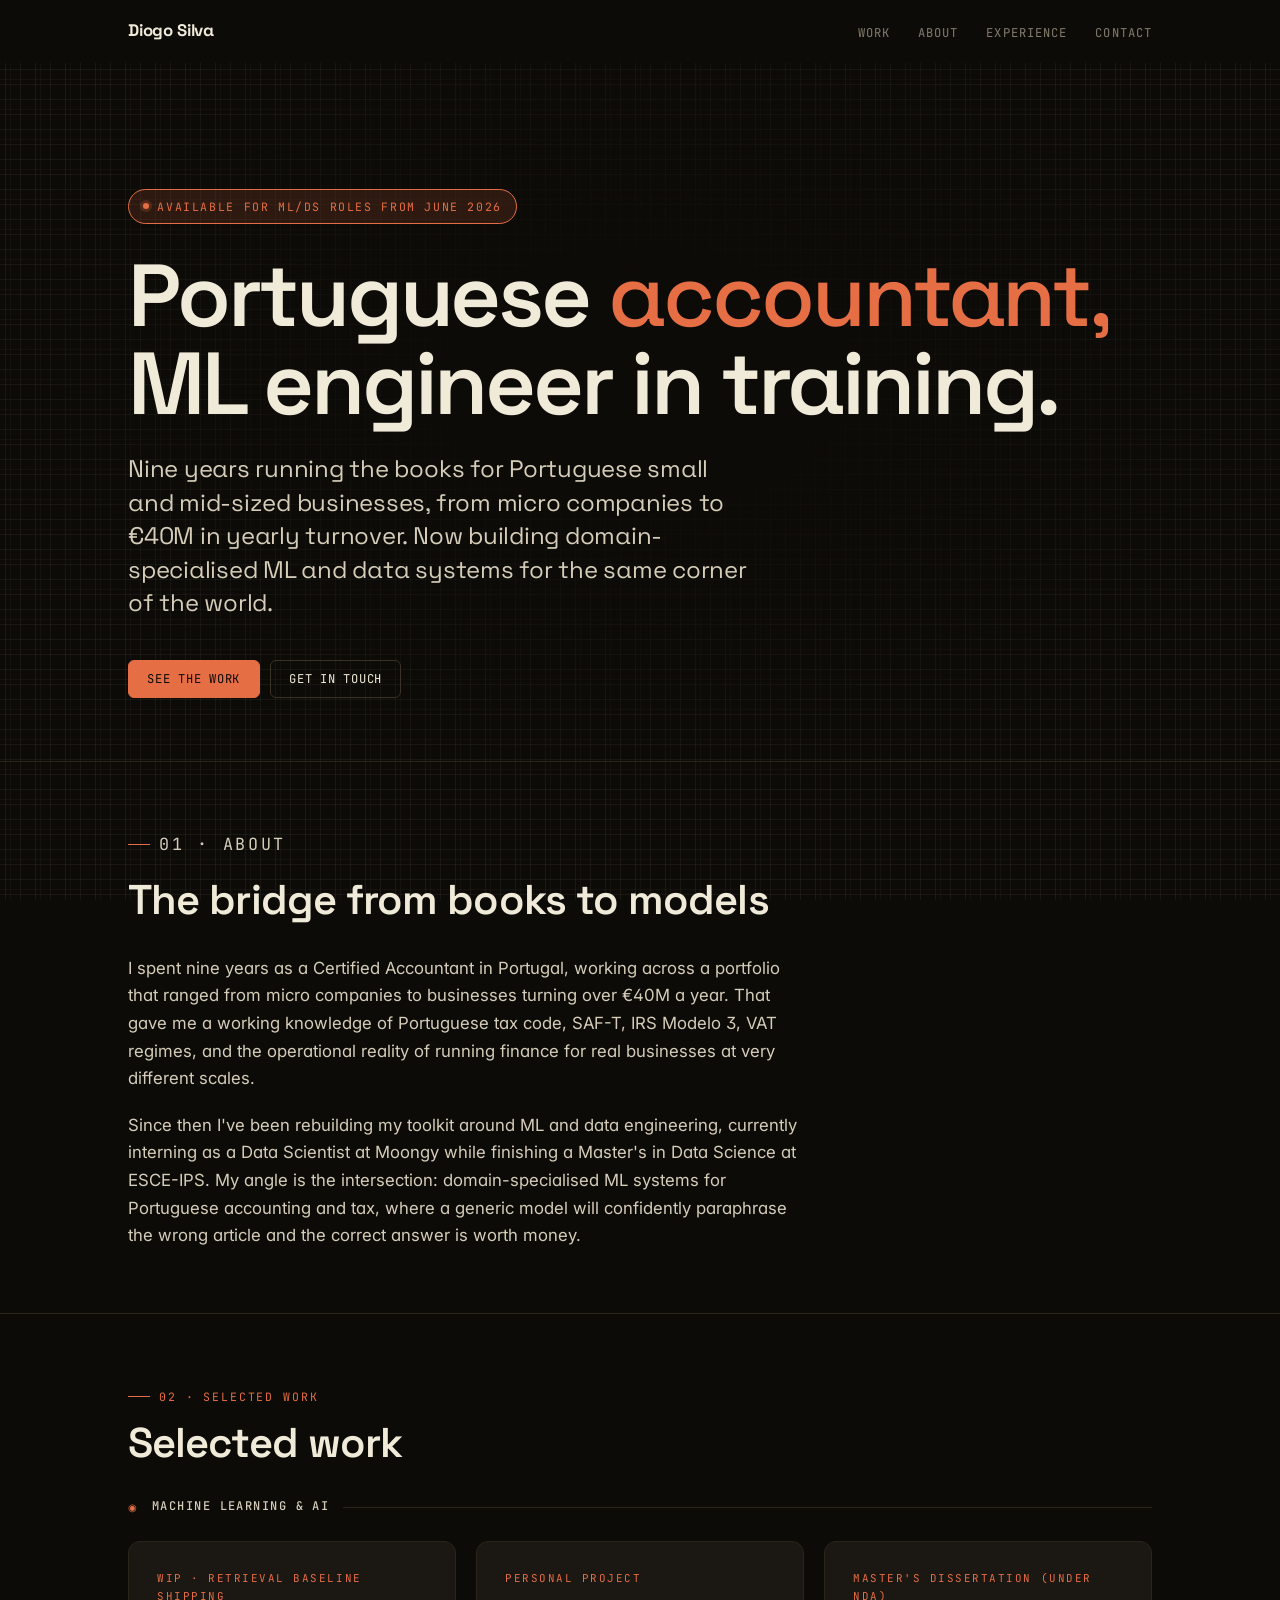
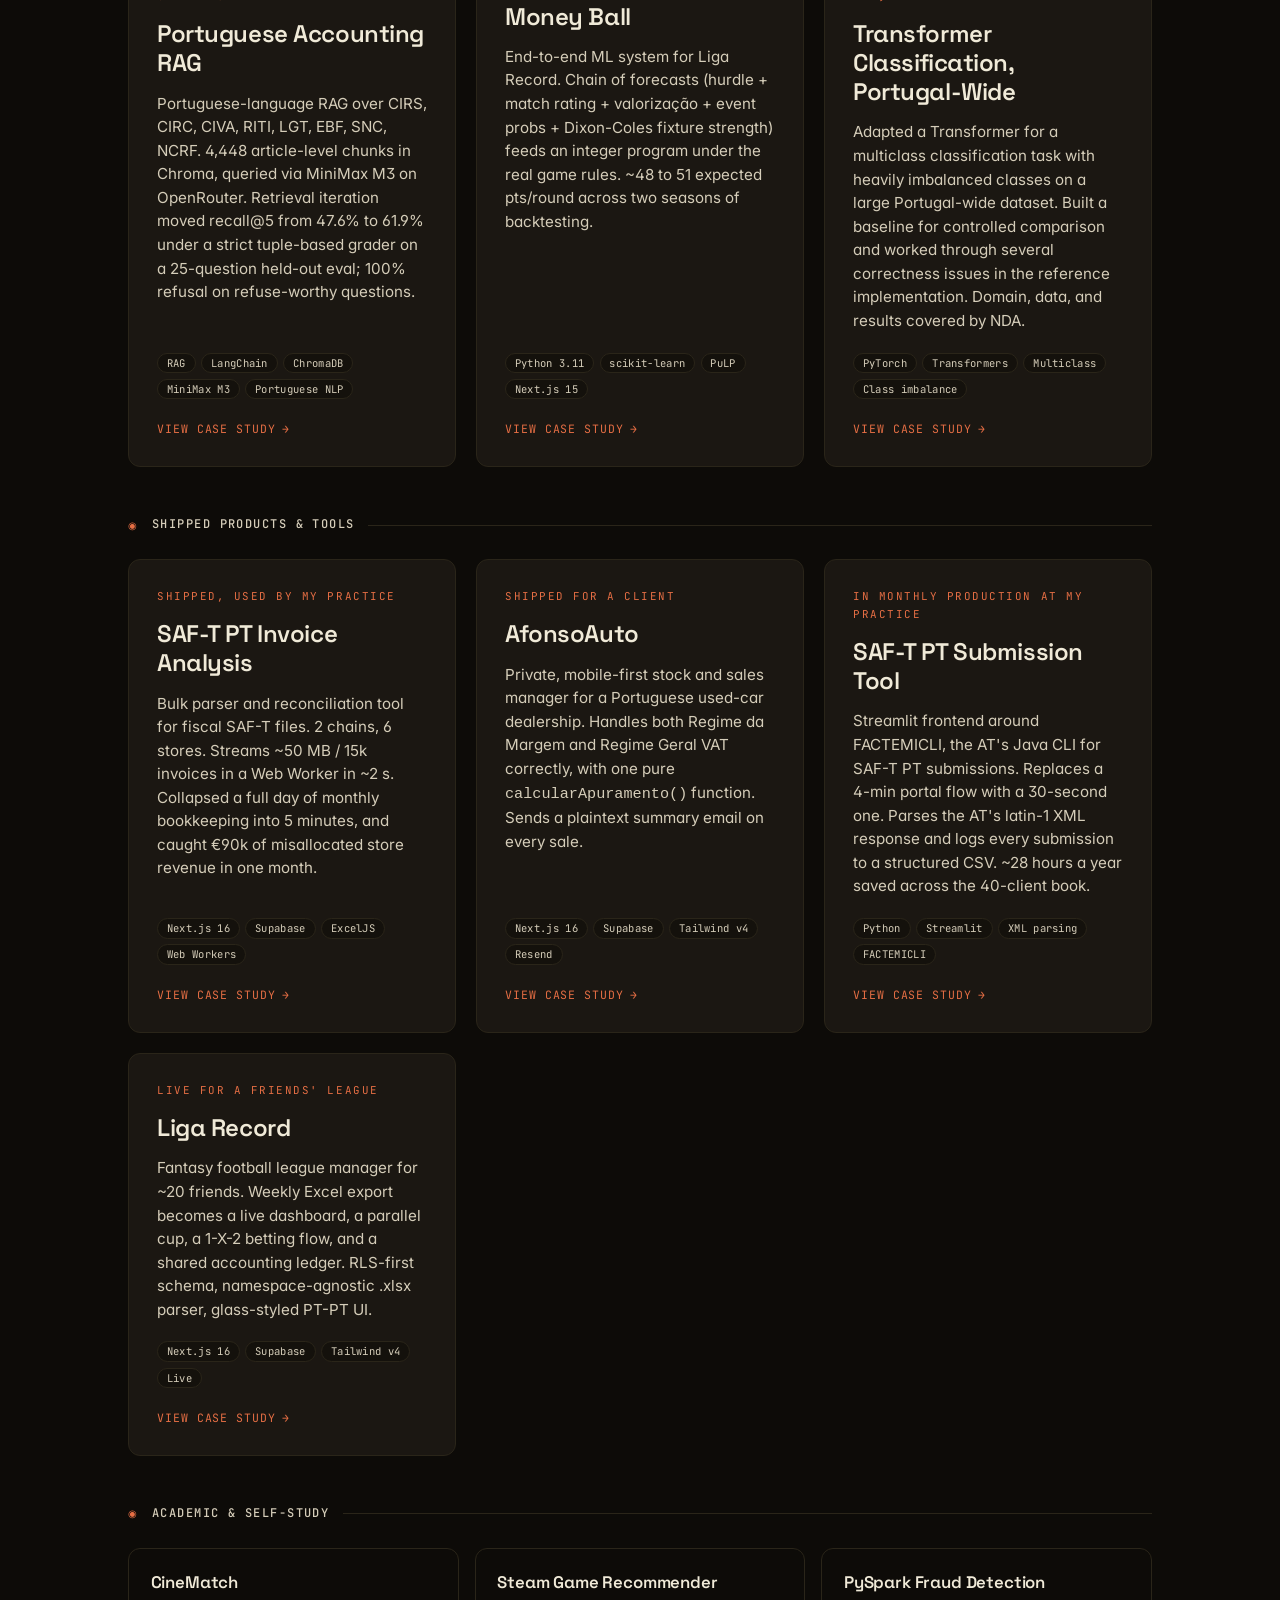
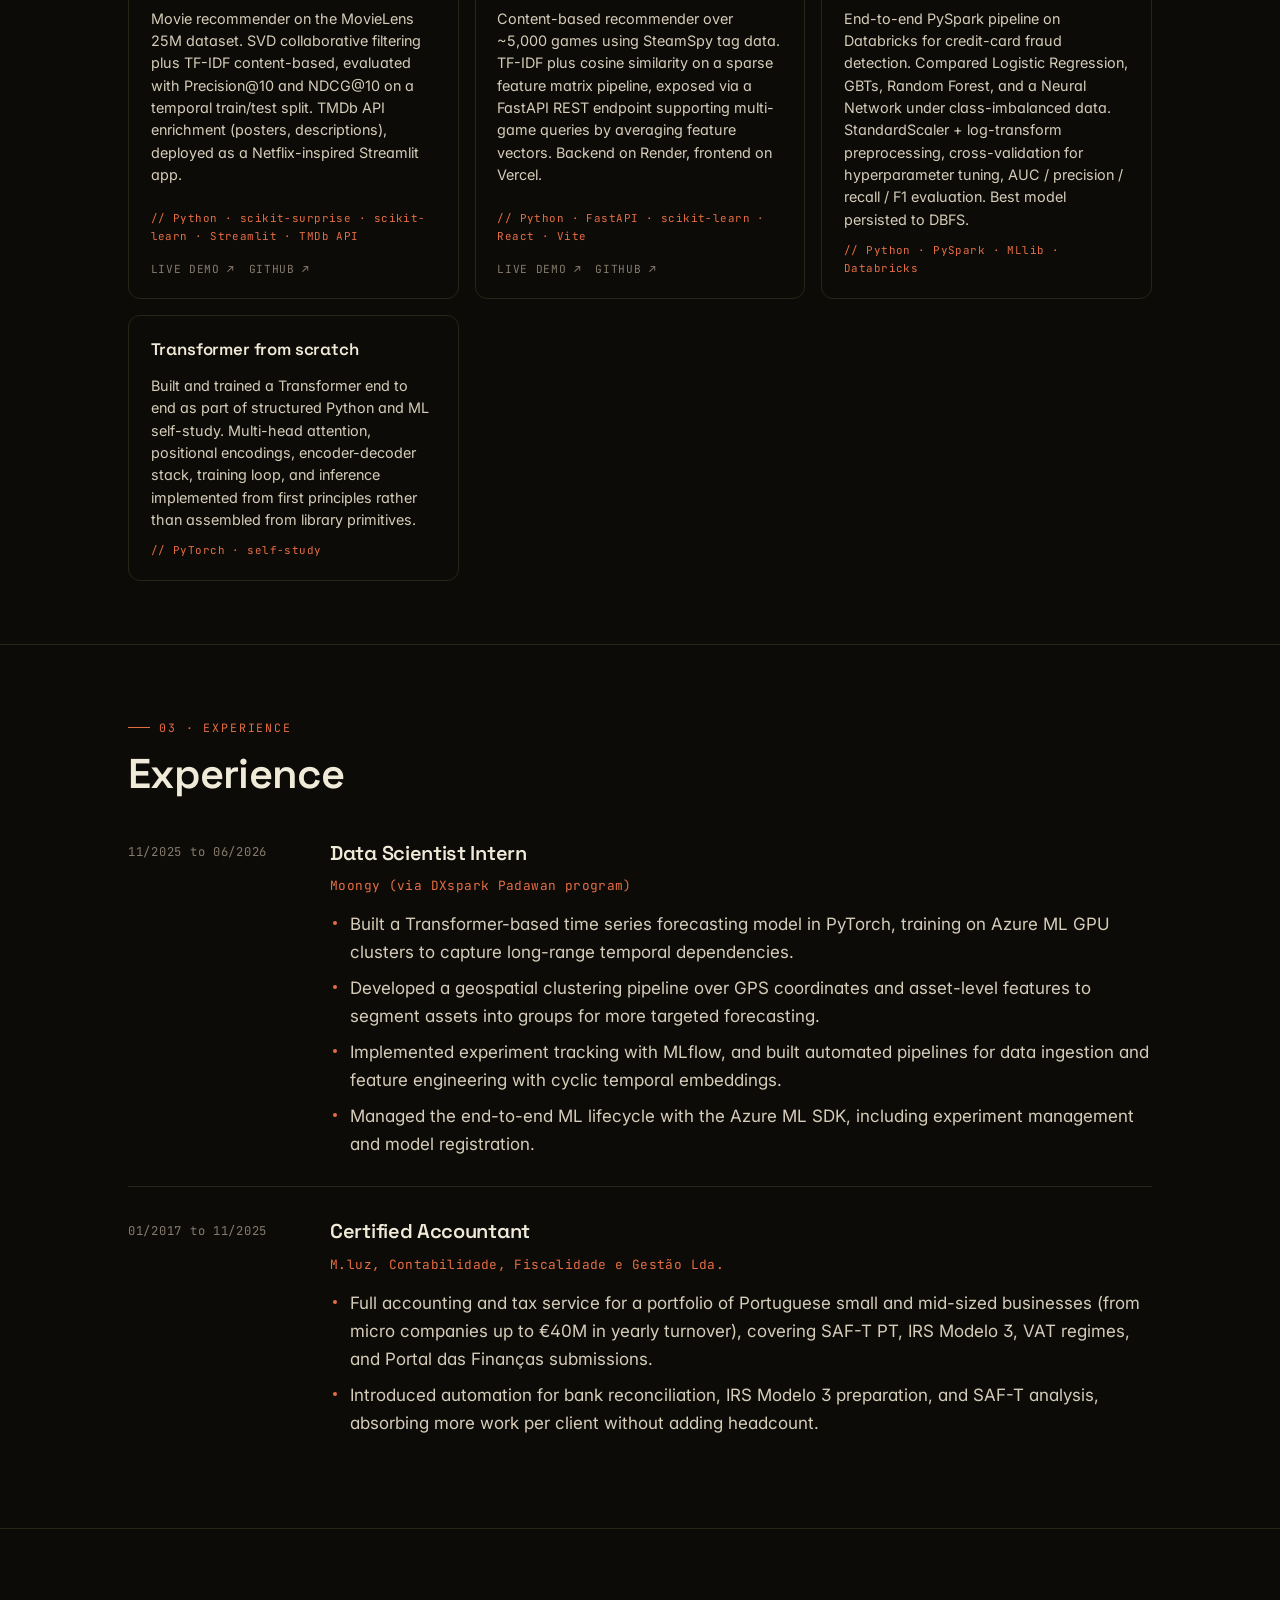
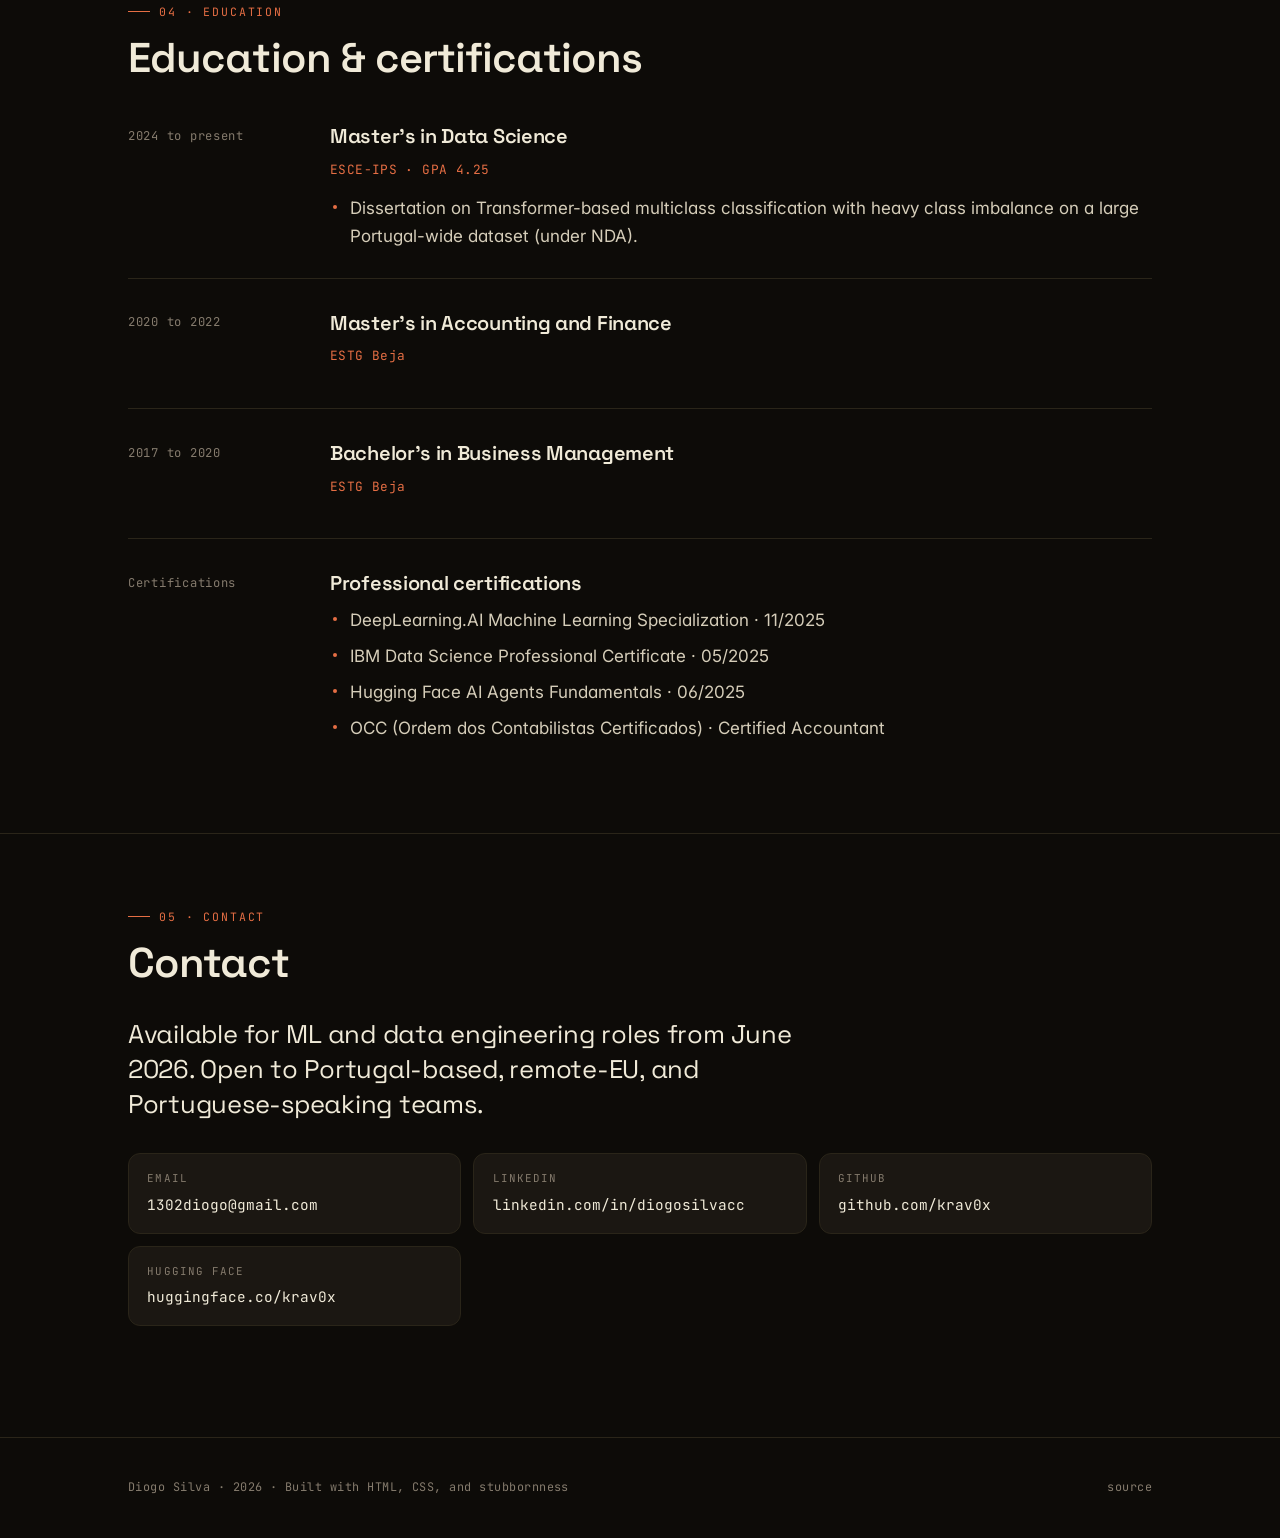
==== commit 58c3648a: "Redesign: dark warm palette, per-project pages, interactive browser tabs Full rewrite of the visual " ====
--- a/index.html
+++ b/index.html
@@ -1,1001 +1,339 @@
-<!DOCTYPE html>
+<!doctype html>
 <html lang="en">
 <head>
-    <meta charset="UTF-8">
-    <meta name="viewport" content="width=device-width, initial-scale=1.0">
-    <title>Diogo Silva — Data Scientist &amp; CPA</title>
-    <meta name="description" content="Data scientist with a CPA background. Building ML and LLM systems for Portuguese tax law, invoice analysis, and forecasting.">
+    <meta charset="utf-8">
+    <meta name="viewport" content="width=device-width, initial-scale=1">
+    <title>Diogo Silva · Certified Accountant, transitioning to ML/DS</title>
+    <meta name="description" content="Portuguese certified accountant transitioning to ML and data science. Domain-specialised systems for Portuguese accounting, tax, and beyond.">
 
     <link rel="preconnect" href="https://fonts.googleapis.com">
     <link rel="preconnect" href="https://fonts.gstatic.com" crossorigin>
-    <link href="https://fonts.googleapis.com/css2?family=Fraunces:opsz,wght@9..144,400;9..144,500;9..144,700&family=Inter:wght@400;500;600&family=JetBrains+Mono:wght@400;500&display=swap" rel="stylesheet">
-
-    <link rel="stylesheet" href="styles.css">
+    <link rel="stylesheet" href="https://fonts.googleapis.com/css2?family=Space+Grotesk:wght@400;500;600;700&family=Inter:wght@400;500;600&family=JetBrains+Mono:wght@400;500&display=swap">
+
+    <link rel="stylesheet" href="styles-v2.css">
 </head>
 <body>
 
-<aside class="side-nav" aria-label="Primary">
-    <a href="#top" class="mark" aria-label="Home">DS</a>
-    <nav>
-        <a href="#about">About</a>
-        <a href="#work">Work</a>
-        <a href="#experience">Experience</a>
-        <a href="#education">Education</a>
-        <a href="#contact">Contact</a>
+    <nav class="top-nav" id="topNav">
+        <div class="top-nav__inner">
+            <a href="#" class="top-nav__mark">Diogo Silva</a>
+            <ul class="top-nav__links">
+                <li><a href="#work">Work</a></li>
+                <li><a href="#about">About</a></li>
+                <li><a href="#experience">Experience</a></li>
+                <li><a href="#contact">Contact</a></li>
+            </ul>
+        </div>
     </nav>
-    <div class="side-nav__foot">
-        <a href="https://github.com/krav0x" target="_blank" rel="noopener">GitHub</a>
-        <a href="https://huggingface.co/krav0x" target="_blank" rel="noopener">HF</a>
-    </div>
-</aside>
-
-<button class="menu-toggle" aria-label="Toggle menu" aria-expanded="false">
-    <span></span><span></span><span></span>
-</button>
-
-<main id="top">
-
-    <section class="hero">
-        <p class="eyebrow">§ Diogo Silva</p>
-        <h1>
-            Data scientist with a <em>CPA background</em>.
-        </h1>
-        <p class="lede">
-            I build ML and LLM systems for problems I've lived: Portuguese tax law, invoice analysis, forecasting.
-        </p>
-        <div class="hero__meta">
-            <span>Lisbon, Portugal</span>
-            <span class="sep">/</span>
-            <span>Available for data science roles</span>
-        </div>
-    </section>
+
+    <header class="landing-hero">
+        <div class="container container--wide">
+            <p class="landing-hero__eyebrow">Available for ML/DS roles from June 2026</p>
+            <h1 class="landing-hero__title">Portuguese <em>accountant,</em><br>ML engineer in training.</h1>
+            <p class="landing-hero__lede">
+                Nine years running the books for Portuguese small and mid-sized businesses, from micro companies to €40M in yearly turnover. Now building domain-specialised ML and data systems for the same corner of the world.
+            </p>
+            <div class="project-actions">
+                <a class="button button--primary" href="#work">See the work</a>
+                <a class="button button--ghost" href="#contact">Get in touch</a>
+            </div>
+        </div>
+    </header>
 
     <section id="about" class="section">
-        <p class="section-label">§ 01 About</p>
-        <div class="section-body">
+        <div class="container container--wide about">
+            <p class="section-eyebrow">01 · About</p>
+            <h2 class="section-heading">The bridge from books to models</h2>
             <p>
-                Nine years as a certified accountant in Portugal, working across a portfolio of small businesses. That gave me a working knowledge of Portuguese tax code, SAF-T, IRS Modelo 3, VAT regimes, and the operational reality of small business finance.
+                I spent nine years as a Certified Accountant in Portugal, working across a portfolio that ranged from micro companies to businesses turning over €40M a year. That gave me a working knowledge of Portuguese tax code, SAF-T, IRS Modelo 3, VAT regimes, and the operational reality of running finance for real businesses at very different scales.
             </p>
             <p>
-                I'm now finishing a Master's in Data Science and transitioning full time into ML engineering. Most of my recent work sits at the intersection of accounting and machine learning: RAG over Portuguese tax law, invoice classification, forecasting, and multi-agent automation.
+                Since then I've been rebuilding my toolkit around ML and data engineering, currently interning as a Data Scientist at Moongy while finishing a Master's in Data Science at ESCE-IPS. My angle is the intersection: domain-specialised ML systems for Portuguese accounting and tax, where a generic model will confidently paraphrase the wrong article and the correct answer is worth money.
             </p>
-            <p>
-                Comfortable with the full loop: data collection, modeling, deployment, and the messy domain work in between.
-            </p>
-
-            <div class="skills">
-                <p class="skills__label">Stack I reach for</p>
-                <ul class="tags">
-                    <li>Python</li>
-                    <li>PyTorch</li>
-                    <li>Transformers</li>
-                    <li>LLMs &amp; RAG</li>
-                    <li>LangGraph</li>
-                    <li>SQL &amp; Postgres</li>
-                    <li>Supabase</li>
-                    <li>PySpark</li>
-                    <li>Next.js</li>
-                    <li>TypeScript</li>
-                    <li>Docker</li>
-                </ul>
-            </div>
         </div>
     </section>
 
     <section id="work" class="section">
-        <p class="section-label">§ 02 Selected work</p>
-        <div class="section-body">
-
-            <article class="project">
-                <header class="project__head">
-                    <h3>Transformer Forecasting for EV Charging Infrastructure</h3>
-                    <p class="project__kind">Master's dissertation (under NDA)</p>
-                </header>
-                <p>
-                    Adapted a Transformer architecture for multiclass classification of station availability across a national EV charging network. Built and audited an LSTM encoder-decoder baseline for comparison, and worked through several correctness issues in the reference implementation along the way. Specific data, results, and internals covered by NDA.
-                </p>
-                <p class="project__note">// PyTorch, Transformers, time series, per-horizon evaluation</p>
-                <ul class="tags tags--sm">
-                    <li>PyTorch</li>
-                    <li>Transformers</li>
-                    <li>Time series</li>
-                </ul>
-            </article>
-
-            <article class="project">
-                <header class="project__head">
-                    <h3>Portuguese Accounting RAG</h3>
-                    <p class="project__kind">WIP, retrieval baseline shipping</p>
-                </header>
-                <p>
-                    Portuguese-language RAG assistant over Portugal's core tax and accounting corpus (CIRS, CIRC, CIVA, RITI, LGT, EBF, SNC, NCRF). 4,448 article-level chunks embedded once with multilingual-e5-large, stored in Chroma, queried via Llama-3.3-70B on Groq. The prompt hard-codes three rules: answer only from retrieved context, cite the specific article, refuse otherwise. Retrieval iteration moved recall@5 from 57.1% to 66.7% on a 25-question held-out eval; 100% refusal accuracy on the 4 refuse-worthy questions; 9.5% hallucination rate on the baseline. Tier-1 (read-only lookup) only in the current build.
-                </p>
-                <p class="project__note">// article-level chunks, refuse on retrieval miss, iterated against a real eval</p>
-                <ul class="tags tags--sm">
-                    <li>RAG</li>
-                    <li>LangChain</li>
-                    <li>ChromaDB</li>
-                    <li>Streamlit</li>
-                    <li>Portuguese NLP</li>
-                </ul>
-
-                <details class="case-study">
-                    <summary>Case study</summary>
-                    <div class="case-study__body">
-
-                        <div class="case-study__section">
-                            <h4>Context</h4>
-                            <p>
-                                Practising Portuguese accountants and small-business owners keep asking the same class of question: "which article covers this?", "what's the rate on X?", "how is Y treated for VAT?". The correct answers live in a few thousand pages of primary legislation (Códigos, Decretos-Lei, NCRF standards) that a general-purpose LLM will happily paraphrase from memory, often with a confident but wrong article number. The bar this project sets for itself is narrower than "an accountant in a box": produce an answer in European Portuguese that is (a) traceable to a specific article of a specific code and (b) explicitly refuses when the retrieved context doesn't support the question, so the user knows to escalate instead of trusting a fabrication.
-                            </p>
+        <div class="container container--wide">
+            <p class="section-eyebrow">02 · Selected work</p>
+            <h2 class="section-heading">Selected work</h2>
+
+            <div class="work-group">
+                <h3 class="work-group__label">Machine learning &amp; AI</h3>
+                <div class="project-grid">
+
+                    <a class="project-card" href="projects/rag.html">
+                        <p class="project-card__kind">WIP · retrieval baseline shipping</p>
+                        <h3 class="project-card__title">Portuguese Accounting RAG</h3>
+                        <p class="project-card__lede">Portuguese-language RAG over CIRS, CIRC, CIVA, RITI, LGT, EBF, SNC, NCRF. 4,448 article-level chunks in Chroma, queried via MiniMax M3 on OpenRouter. Retrieval iteration moved recall@5 from 47.6% to 61.9% under a strict tuple-based grader on a 25-question held-out eval; 100% refusal on refuse-worthy questions.</p>
+                        <ul class="project-card__tags">
+                            <li>RAG</li>
+                            <li>LangChain</li>
+                            <li>ChromaDB</li>
+                            <li>MiniMax M3</li>
+                            <li>Portuguese NLP</li>
+                        </ul>
+                        <span class="project-card__cta">View case study</span>
+                    </a>
+
+                    <a class="project-card" href="projects/moneyball.html">
+                        <p class="project-card__kind">Personal project</p>
+                        <h3 class="project-card__title">Money Ball</h3>
+                        <p class="project-card__lede">End-to-end ML system for Liga Record. Chain of forecasts (hurdle + match rating + valorização + event probs + Dixon-Coles fixture strength) feeds an integer program under the real game rules. ~48 to 51 expected pts/round across two seasons of backtesting.</p>
+                        <ul class="project-card__tags">
+                            <li>Python 3.11</li>
+                            <li>scikit-learn</li>
+                            <li>PuLP</li>
+                            <li>Next.js 15</li>
+                        </ul>
+                        <span class="project-card__cta">View case study</span>
+                    </a>
+
+                    <a class="project-card" href="projects/dissertation.html">
+                        <p class="project-card__kind">Master's dissertation (under NDA)</p>
+                        <h3 class="project-card__title">Transformer Classification, Portugal-Wide</h3>
+                        <p class="project-card__lede">Adapted a Transformer for a multiclass classification task with heavily imbalanced classes on a large Portugal-wide dataset. Built a baseline for controlled comparison and worked through several correctness issues in the reference implementation. Domain, data, and results covered by NDA.</p>
+                        <ul class="project-card__tags">
+                            <li>PyTorch</li>
+                            <li>Transformers</li>
+                            <li>Multiclass</li>
+                            <li>Class imbalance</li>
+                        </ul>
+                        <span class="project-card__cta">View case study</span>
+                    </a>
+
+                </div>
+            </div>
+
+            <div class="work-group">
+                <h3 class="work-group__label">Shipped products &amp; tools</h3>
+                <div class="project-grid">
+
+                    <a class="project-card" href="projects/saft-analysis.html">
+                        <p class="project-card__kind">Shipped, used by my practice</p>
+                        <h3 class="project-card__title">SAF-T PT Invoice Analysis</h3>
+                        <p class="project-card__lede">Bulk parser and reconciliation tool for fiscal SAF-T files. 2 chains, 6 stores. Streams ~50 MB / 15k invoices in a Web Worker in ~2 s. Collapsed a full day of monthly bookkeeping into 5 minutes, and caught €90k of misallocated store revenue in one month.</p>
+                        <ul class="project-card__tags">
+                            <li>Next.js 16</li>
+                            <li>Supabase</li>
+                            <li>ExcelJS</li>
+                            <li>Web Workers</li>
+                        </ul>
+                        <span class="project-card__cta">View case study</span>
+                    </a>
+
+                    <a class="project-card" href="projects/afonso.html">
+                        <p class="project-card__kind">Shipped for a client</p>
+                        <h3 class="project-card__title">AfonsoAuto</h3>
+                        <p class="project-card__lede">Private, mobile-first stock and sales manager for a Portuguese used-car dealership. Handles both Regime da Margem and Regime Geral VAT correctly, with one pure <code>calcularApuramento()</code> function. Sends a plaintext summary email on every sale.</p>
+                        <ul class="project-card__tags">
+                            <li>Next.js 16</li>
+                            <li>Supabase</li>
+                            <li>Tailwind v4</li>
+                            <li>Resend</li>
+                        </ul>
+                        <span class="project-card__cta">View case study</span>
+                    </a>
+
+                    <a class="project-card" href="projects/saft-submit.html">
+                        <p class="project-card__kind">In monthly production at my practice</p>
+                        <h3 class="project-card__title">SAF-T PT Submission Tool</h3>
+                        <p class="project-card__lede">Streamlit frontend around FACTEMICLI, the AT's Java CLI for SAF-T PT submissions. Replaces a 4-min portal flow with a 30-second one. Parses the AT's latin-1 XML response and logs every submission to a structured CSV. ~28 hours a year saved across the 40-client book.</p>
+                        <ul class="project-card__tags">
+                            <li>Python</li>
+                            <li>Streamlit</li>
+                            <li>XML parsing</li>
+                            <li>FACTEMICLI</li>
+                        </ul>
+                        <span class="project-card__cta">View case study</span>
+                    </a>
+
+                    <a class="project-card" href="projects/liga-record.html">
+                        <p class="project-card__kind">Live for a friends' league</p>
+                        <h3 class="project-card__title">Liga Record</h3>
+                        <p class="project-card__lede">Fantasy football league manager for ~20 friends. Weekly Excel export becomes a live dashboard, a parallel cup, a 1-X-2 betting flow, and a shared accounting ledger. RLS-first schema, namespace-agnostic .xlsx parser, glass-styled PT-PT UI.</p>
+                        <ul class="project-card__tags">
+                            <li>Next.js 16</li>
+                            <li>Supabase</li>
+                            <li>Tailwind v4</li>
+                            <li>Live</li>
+                        </ul>
+                        <span class="project-card__cta">View case study</span>
+                    </a>
+
+                </div>
+            </div>
+
+            <div class="work-group">
+                <h3 class="work-group__label">Academic &amp; self-study</h3>
+                <div class="mini-grid">
+
+                    <div class="mini-card">
+                        <h4 class="mini-card__title">CineMatch</h4>
+                        <p class="mini-card__desc">Movie recommender on the MovieLens 25M dataset. SVD collaborative filtering plus TF-IDF content-based, evaluated with Precision@10 and NDCG@10 on a temporal train/test split. TMDb API enrichment (posters, descriptions), deployed as a Netflix-inspired Streamlit app.</p>
+                        <p class="mini-card__stack">// Python · scikit-surprise · scikit-learn · Streamlit · TMDb API</p>
+                        <!-- TODO: swap # for real URLs once provided -->
+                        <div class="mini-card__links">
+                            <a href="#" aria-disabled="true">Live demo ↗</a>
+                            <a href="#" aria-disabled="true">GitHub ↗</a>
                         </div>
-
-                        <div class="case-study__section">
-                            <h4>Approach</h4>
-                            <p>
-                                Single-tier RAG, deliberately kept simple:
-                            </p>
-                            <ul>
-                                <li><strong>Knowledge layer, RAG.</strong> Primary legislation is chunked article-by-article for the tax codes (Artigo N.º boundary regex) and by recursive character splitting for the accounting standards (NCRF, EC, NI, SNC), which don't follow a strict article structure. Chunks are embedded once with intfloat/multilingual-e5-large and stored in a persistent Chroma collection.</li>
-                                <li><strong>Behaviour layer, prompt only.</strong> No LoRA. The behaviour of the assistant (answer in European Portuguese, only from retrieved context, cite the article, refuse otherwise) is enforced entirely in the system prompt. A LoRA pass was scoped but not run; the choice was to see how far a strong instruction-tuned base could go on a well-chunked corpus before spending on adapter training.</li>
-                                <li><strong>Computation layer, none yet.</strong> The current build does no deterministic numeric computation. Questions that ask "how much would I pay" are treated as refusal cases and pushed back to the user with a "consult a certified accountant" recommendation.</li>
-                            </ul>
-                            <p>
-                                <strong>Autonomy tiers.</strong> The design target is three tiers: (1) read-only lookup, (2) draft-and-review with a human accountant approving, (3) prepare-for-submission with structured outputs for AT portals. The current build only implements tier 1; the eval below is scored against that scope. Tiers 2 and 3 are the next iteration and out of scope for these numbers.
-                            </p>
-                            <p>
-                                <strong>Model choice.</strong> Groq-hosted Llama-3.3-70B-Instruct in the app, chosen for cost (free tier), speed, and adequate multilingual quality in European Portuguese. The evaluation was run against the same model via the Hugging Face inference router when Groq credits ran out; same weights, so answer quality is directly comparable. The latency numbers reflect the HF router path and would be lower on Groq.
-                            </p>
+                    </div>
+
+                    <div class="mini-card">
+                        <h4 class="mini-card__title">Steam Game Recommender</h4>
+                        <p class="mini-card__desc">Content-based recommender over ~5,000 games using SteamSpy tag data. TF-IDF plus cosine similarity on a sparse feature matrix pipeline, exposed via a FastAPI REST endpoint supporting multi-game queries by averaging feature vectors. Backend on Render, frontend on Vercel.</p>
+                        <p class="mini-card__stack">// Python · FastAPI · scikit-learn · React · Vite</p>
+                        <div class="mini-card__links">
+                            <a href="#" aria-disabled="true">Live demo ↗</a>
+                            <a href="#" aria-disabled="true">GitHub ↗</a>
                         </div>
-
-                        <div class="case-study__section">
-                            <h4>Corpus</h4>
-                            <p>
-                                Ingested from 13 PDFs in data/raw/. The baseline snapshot contains <strong>4,448 chunks / ~742k tokens (~2.97 MB of text)</strong>:
-                            </p>
-                            <table>
-                                <thead>
-                                    <tr>
-                                        <th>Source</th>
-                                        <th>Chunks</th>
-                                        <th>Chunker</th>
-                                    </tr>
-                                </thead>
-                                <tbody>
-                                    <tr><td>CIRS (Personal Income Tax Code)</td><td>860</td><td>strict article</td></tr>
-                                    <tr><td>CIVA (VAT Code)</td><td>836</td><td>strict article</td></tr>
-                                    <tr><td>CIRC (Corporate Income Tax Code)</td><td>734</td><td>strict article</td></tr>
-                                    <tr><td>EBF (Tax Benefits Statute)</td><td>550</td><td>strict article</td></tr>
-                                    <tr><td>RITI (Intra-community VAT)</td><td>443</td><td>strict article</td></tr>
-                                    <tr><td>LGT (General Tax Law)</td><td>308</td><td>strict article</td></tr>
-                                    <tr><td>NCRF, NCRF-PE, NCRF-ESNL, NCRF-ME</td><td>469</td><td>recursive (1000/100)</td></tr>
-                                    <tr><td>SNC, EC, NI</td><td>248</td><td>mixed</td></tr>
-                                </tbody>
-                            </table>
-                            <p>
-                                The v5 ingest pipeline filters this down to <strong>3,211 substantive chunks</strong> by dropping TOC entries and cross-reference stubs (see the retrieval iteration in Outcome).
-                            </p>
-                            <p>
-                                <strong>Not in the corpus (yet).</strong> AT (Autoridade Tributária) circulars, ofícios-circulados, and OE (Orçamento do Estado) annual updates. This is a real gap: the eval question about 2026 IRS brackets falls into it and correctly triggers a refusal instead of an outdated bracket.
-                            </p>
-                        </div>
-
-                        <div class="case-study__section">
-                            <h4>Engineering notes</h4>
-                            <ul>
-                                <li><strong>Hybrid chunker.</strong> split_by_article_strict uses a (?i)(Artigo\s+\d+\.º(?:-[A-Z])?) regex on the tax codes (CIVA, CIRC, CIRS, LGT, RITI, EBF, SNC) so every chunk is one legal article with its number in the chunk id ("CIVA - Artigo 18.º"). NCRF, EC, NI use a 1000/100 recursive splitter because those documents don't have article-level structure. This is what makes citations traceable: the retrieved chunk id is the citation.</li>
-                                <li><strong>Multilingual embedding choice.</strong> intfloat/multilingual-e5-large was picked over Portuguese-only encoders because the corpus mixes technical Portuguese (legislative style), abbreviations (IRS, IVA, PPR), and code numbers. E5-large was empirically better at surfacing the correct article across the eval set than smaller multilingual MiniLM variants tested locally.</li>
-                                <li><strong>Retrieval-tight prompt.</strong> The prompt hard-codes three rules (answer only from context, refuse otherwise, respond in European Portuguese). The initial eval showed this doing real work: every one of the 4 refusal-worthy questions produced a proper refusal, and the model correctly refused on retrieval misses instead of hallucinating a number (with two soft-hallucination exceptions covered in Failure modes below).</li>
-                                <li><strong>Streamlit UI with citation panel.</strong> Every answer ships with a "View Sources / Legal Basis" panel that dumps chunk id and a 300-character preview per retrieved doc, so the user can verify the citation without leaving the tab.</li>
-                                <li><strong>What is not in there.</strong> No LangGraph, no agentic tool use, no LoRA, no query decomposition. Those are candidates for later iterations; none are implemented today, and I would rather be measured on what is shipped than on what is planned.</li>
-                            </ul>
-                        </div>
-
-                        <div class="case-study__section">
-                            <h4>Evaluation setup</h4>
-                            <p>
-                                25-question held-out eval set: 18 single-source factual lookups, 3 cross-source questions that require chunks from two codes, 4 refusal-worthy questions (personal legal advice, personalised numeric computation, post-cutoff regulatory data, cross-border tax planning). Ground-truth citations are stored per question in evals/eval_set.json; a lightweight harness (evals/run_eval.py, evals/eval_retrieval.py) queries the live Chroma store, runs the same prompt the app uses, and auto-grades each answer.
-                            </p>
-                            <p>
-                                <strong>Auto-grader rubric</strong> (a proxy for hand-grading, not a substitute):
-                            </p>
-                            <ul>
-                                <li><strong>Retrieval hit @k.</strong> The expected article id appears as a substring of any retrieved chunk id in the top-k.</li>
-                                <li><strong>Answer accuracy.</strong> The answer contains at least min_keyword_hits of the pre-declared correctness keywords (e.g. "23 %" for the VAT-rate question, "lucro tributável" for the IRC-base question).</li>
-                                <li><strong>Hallucination.</strong> The answer cites an Artigo N.º that does not appear in any of the retrieved chunks fed to the LLM.</li>
-                                <li><strong>Refusal correctness.</strong> For the 4 refuse-questions, the answer matches one of the refusal-phrase patterns.</li>
-                            </ul>
-                        </div>
-
-                        <div class="case-study__section">
-                            <h4>Outcome</h4>
-                            <p>
-                                Rather than shipping a first-pass baseline and calling it done, retrieval was iterated on because it caps everything downstream. Every row below is a real, reproducible run of evals/eval_retrieval.py against the eval set.
-                            </p>
-                            <p><strong>Retrieval recall (n=21 non-refuse questions):</strong></p>
-                            <table>
-                                <thead>
-                                    <tr>
-                                        <th>Config</th>
-                                        <th>recall@1</th>
-                                        <th>recall@3</th>
-                                        <th>recall@5</th>
-                                        <th>recall@10</th>
-                                    </tr>
-                                </thead>
-                                <tbody>
-                                    <tr><td>v1 baseline (raw chunks, no prefix)</td><td>28.6%</td><td>42.9%</td><td>57.1%</td><td>71.4%</td></tr>
-                                    <tr><td>v2, E5 "query:" / "passage:" prefixes</td><td>33.3%</td><td>61.9%</td><td>61.9%</td><td>66.7%</td></tr>
-                                    <tr><td>v3, v2 + source-tag headers</td><td>33.3%</td><td>61.9%</td><td>66.7%</td><td>71.4%</td></tr>
-                                    <tr><td>v4, aggressive dedup (1 chunk / article)</td><td>9.5%</td><td>33.3%</td><td>38.1%</td><td>38.1%</td></tr>
-                                    <tr><td><strong>v5, filter-only + source-tag + E5 prefix (chosen baseline)</strong></td><td><strong>28.6%</strong></td><td><strong>52.4%</strong></td><td><strong>66.7%</strong></td><td><strong>71.4%</strong></td></tr>
-                                    <tr><td>v5 + BM25 hybrid (RRF, weight sweep)</td><td>14–19%</td><td>33–48%</td><td>47–57%</td><td>52–71%</td></tr>
-                                    <tr><td>v5 + bge-reranker-v2-m3 cross-encoder</td><td>33.3%</td><td>47.6%</td><td>61.9%</td><td>71.4%</td></tr>
-                                </tbody>
-                            </table>
-                            <p>
-                                <strong>+9.6 points of recall@5 vs the v1 baseline</strong>, the metric that actually decides whether the LLM sees the correct article.
-                            </p>
-                            <p><strong>What each iteration changed:</strong></p>
-                            <ul>
-                                <li><strong>v2, E5 prefixes on both sides.</strong> intfloat/multilingual-e5-large was trained with "query: " in front of queries and "passage: " in front of documents; the original ingest embedded both raw. Re-indexing with the "passage: " prefix and prepending "query: " at retrieval time is a documented free lift. Result: +5 pts on @1 and @3, roughly neutral at @5. Not a game-changer alone, but a prerequisite for later iterations.</li>
-                                <li><strong>v3, source-tag headers in the embedded text.</strong> The chunker was writing the source name (CIVA, CIRC, CIRS) into chunk metadata, but not into the embedded text. A query mentioning "IRC" had no lexical anchor to the CIRC chunks; it had to match through semantics alone, and dense retrieval kept returning CIRS articles for IRC questions. Fix: prepend "[CIVA] CIVA - Artigo 18" to each chunk's text before embedding. Result: +9.6 pts of recall@5, the single biggest win of the iteration.</li>
-                                <li><strong>v4, over-eager dedup (backed out).</strong> Inspection revealed a shocking amount of chunk duplication: CIVA-Artigo 2 was fragmented into 141 chunks, CIVA-Artigo 3 into 109, because the PDFs open with a full table of contents (every article title listed) and inline-reference each article dozens of times. First attempt: keep only the longest fragment per article. Result: retrieval collapsed, recall@5 dropped to 38.1% because the longest fragment often wasn't the one carrying the answer (e.g. for CIVA-18, the longest fragment contained the rules for grouped-goods bundles; the actual rate table with 23% was in a different fragment). Reverted.</li>
-                                <li><strong>v5, filter, don't dedup (kept).</strong> Kept multiple fragments per article, but dropped chunks that were mostly "............" dot-leaders (TOC entries) or shorter than 120 non-dot characters. Corpus went from 4,448 to 3,211 substantive chunks. Result: matched v3 at @5 (66.7%) with a cleaner corpus and a clearer story about what got dropped and why.</li>
-                                <li><strong>BM25 hybrid (tried, didn't ship).</strong> Portuguese legal text saturates BM25 with high-frequency generic phrases ("sujeitos passivos", "matéria coletável", "taxa") that appear in nearly every article. RRF fusion at four different dense/sparse weightings; none beat dense-alone. Kept the code as a reference implementation.</li>
-                                <li><strong>Cross-encoder reranking (tried, didn't ship).</strong> BAAI/bge-reranker-v2-m3 over a pool of 30 dense hits. Gave +5 pts at recall@1 but hurt @3 and @5 (the reranker sorted the pool aggressively toward the very top, which helped exact hits but hurt broader coverage). On CPU it also added ~38 s per query, a non-starter for a Streamlit tool. Kept as a reference for the day this runs on GPU.</li>
-                            </ul>
-                            <p><strong>End-to-end numbers on the initial baseline</strong> (v1 retriever, run before HF free credits ran out):</p>
-                            <table>
-                                <thead>
-                                    <tr>
-                                        <th>Metric</th>
-                                        <th>Value</th>
-                                        <th>Denominator</th>
-                                    </tr>
-                                </thead>
-                                <tbody>
-                                    <tr><td>Retrieval recall@5</td><td>57.1% (now 66.7% on v5)</td><td>21 non-refuse questions</td></tr>
-                                    <tr><td>Retrieval recall@10</td><td>71.4%</td><td>21 non-refuse questions</td></tr>
-                                    <tr><td>Answer accuracy (keyword rubric)</td><td>76.2%</td><td>21 non-refuse questions</td></tr>
-                                    <tr><td>Hallucination rate</td><td>9.5% (2 answers)</td><td>21 non-refuse questions</td></tr>
-                                    <tr><td>Refusal accuracy</td><td>100% (4/4)</td><td>4 refuse questions</td></tr>
-                                    <tr><td>Median latency, overall</td><td>4.7 s</td><td>25 questions</td></tr>
-                                </tbody>
-                            </table>
-                            <p>
-                                Answer accuracy on v5 has not been re-measured yet because the HF free-tier credits for the eval LLM ran out mid-run. The v1 refusal accuracy (100%) and the low hallucination rate (9.5%) held under a real Llama-3.3-70B; the v5 retrieval improvements should translate proportionally to answer accuracy, since retrieval is the bottleneck.
-                            </p>
-                        </div>
-
-                        <div class="case-study__section">
-                            <h4>Failure modes and confounds</h4>
-                            <p>Six of the 21 non-refuse questions never enter top-10 across any tried config:</p>
-                            <ul>
-                                <li><strong>Q02.</strong> "Qual é a taxa geral do IVA em Portugal continental?" (target CIVA-Artigo 18).</li>
-                                <li><strong>Q03.</strong> "Qual é a taxa geral do IRC aplicável a sujeitos passivos residentes?" (target CIRC-Artigo 87).</li>
-                                <li><strong>Q12.</strong> "Em que consiste o regime do IRS Jovem?" (target CIRS-Artigo 12-B).</li>
-                                <li><strong>Q17.</strong> "Como se determina o lucro tributável em sede de IRC?" (target CIRC-Artigo 17).</li>
-                                <li><strong>Q19.</strong> Cross-code (CIRS-31 + CIRC-17).</li>
-                                <li><strong>Q20.</strong> Cross-code (CIVA-3 + CIRC-23).</li>
-                            </ul>
-                            <p>
-                                Manual inspection confirmed the answer text is in the corpus: CIVA-18 fragment #4 literally contains "a taxa de 23 %"; CIRC-87 fragment #3 literally contains "A taxa do IRC é de 17 %". Dense retrieval isn't finding them because the queries use paraphrases the chunks don't contain. "taxa geral" and "sujeitos passivos residentes" in the query semantically match articles about regime geral and residência fiscal, not the rate table. That is a query-side problem, not a retriever-side one.
-                            </p>
-                            <p>
-                                There is also an upstream PDF-extraction issue: for a few CIVA articles, PyMuPDF loses the multi-column rate tables entirely, leaving literal "1 - ... 2 - ..." dot-leaders where the tax rates should be. That is a floor on retrieval quality no amount of encoder tuning can lift.
-                            </p>
-                            <p><strong>Confounds worth stating out loud:</strong></p>
-                            <ul>
-                                <li>n=25 is small. A real portfolio-grade eval wants 100+ items with inter-annotator agreement on the ground-truth citations.</li>
-                                <li>Keyword auto-grading misses correct paraphrases. Q08's answer identified sujeitos passivos correctly by describing the mechanism, but scored only 1/2 keyword hits because it didn't use the literal phrase "atividade económica".</li>
-                                <li>I graded my own eval. A stronger judge model (Claude Sonnet or GPT-4-class) run as an LLM-as-judge would give a more defensible answer-accuracy figure. The retrieval and refusal numbers, which don't depend on the grader, would not move.</li>
-                                <li>Ground truth had to be corrected mid-run. Q03 and Q04 originally expected "21%" and "17%" for the IRC rates, but the actual PDFs cite Lei n.º 64/2025 which sets the general IRC rate to 17% and the first-50k rate to 15%. The eval was updated to match the corpus. This is a good example of why an assistant that refuses a memorised answer is more valuable than one that confidently recites an out-of-date figure.</li>
-                                <li>Only one base model was evaluated. The plan originally scoped Amália (EuroLLM-9B) and EuroLLM-22B as an A/B; neither is wired up in the current build, so there is no delta to report.</li>
-                            </ul>
-                        </div>
-
-                        <div class="case-study__section">
-                            <h4>Roadmap</h4>
-                            <p>
-                                Retrieval iteration got recall@5 from 57.1% to 66.7% and identified the exact remaining failure mode. Portfolio-shippable target is ≥80% recall@5. Two concrete levers, in priority order:
-                            </p>
-                            <ul>
-                                <li><strong>Query rewriter.</strong> A small LLM step that reformulates the user's question into 2 or 3 lexical variants and OR-s the results. E.g. "taxa geral do IVA" also tries "taxas do imposto" and "IVA continente". Best guess: +10 to 15 pts of recall@5. Cost: one small Groq call per user question, still well within free tier.</li>
-                                <li><strong>PDF extraction pass.</strong> Swap PyMuPDF for pdfplumber with a table-aware extractor to recover the CIVA rate tables that currently show up as dot-leaders. This lifts a floor rather than a ceiling; it doesn't help most questions, but the ones it helps are unrecoverable today.</li>
-                            </ul>
-                            <p>Longer-horizon, in order of expected value:</p>
-                            <ul>
-                                <li>AT circulars and OE annual updates in the corpus, with a per-chunk validity date so refusals can be precise ("a informação sobre 2026 ainda não está indexada").</li>
-                                <li>Tier-2 autonomy path: a draft-a-reply mode where the assistant produces a structured citation table (article, quote, my interpretation) that a human accountant can approve or reject.</li>
-                                <li>Grow the eval to 100 items and run under an LLM-as-judge with a stronger reference model, plus a small A/B against EuroLLM-9B on the same set.</li>
-                            </ul>
-                        </div>
-
-                        <div class="case-study__section">
-                            <h4>Stack</h4>
-                            <p>Base model (app and eval): Llama-3.3-70B-Instruct, temperature 0.1. Served via Groq in the app, via HF inference router in the eval. Embedding: intfloat/multilingual-e5-large, run locally on CPU. RAG store: ChromaDB, persistent on disk, ~47 MB per index. Framework: LangChain (langchain_chroma, langchain_huggingface, langchain_groq, langchain_text_splitters) for the retrieval and prompt-templating glue; PyMuPDF (fitz) for PDF extraction. UI: Streamlit. Deployment target: Docker container (Dockerfile stub present) for a single-container Streamlit deploy on Fly.io or Render. Not currently deployed.</p>
-                            <p>
-                                <strong>Portuguese-language notes.</strong> UI and prompts use PT-PT throughout (declaração, coleta, matéria coletável, sujeito passivo, isenção, tributação autónoma), not the Brazilian variants a general LLM would default to. The chunker preserves the ordinal marker (Artigo 68.º) so the retrieved citation reads correctly in the legal-Portuguese convention. The refusal path is phrased as a formal recommendation ("recomendo consultar um contabilista certificado") rather than a shrug, so the assistant fits the register a Portuguese small-business user expects.
-                            </p>
-                        </div>
-
-                        <div class="case-study__screens">
-                            <!-- TODO: replace placeholder with real screenshots. Suggested shots:
-                                 llm-01: Streamlit query with an answer plus the "View Sources / Legal Basis" citation panel expanded
-                                 llm-02: The prompt template / system prompt with the three hard-coded rules visible
-                                 llm-03: A refusal example (a personal-advice or post-cutoff question) showing the formal recommendation phrasing
-                                 llm-04: Terminal or notebook running evals/eval_retrieval.py with the v1 → v5 recall table
-                                 llm-05: One of the six failure-mode questions (e.g. Q02 "taxa geral do IVA") with the retrieved top-10 chunk ids that miss CIVA-18
-                                 Drop files into projects/img/ and update src/alt/figcaption. -->
-                            <figure>
-                                <img src="projects/img/saft-placeholder.svg" alt="Placeholder for Portuguese Accounting RAG screenshot">
-                                <figcaption>// screenshot placeholder</figcaption>
-                            </figure>
-                        </div>
-
-                    </div>
-                </details>
-            </article>
-
-            <article class="project">
-                <header class="project__head">
-                    <h3>SAF-T PT Invoice Analysis</h3>
-                    <p class="project__kind">Shipped, used by my practice</p>
-                </header>
-                <p>
-                    Bulk parser and reconciliation tool for Portuguese fiscal SAF-T files, in production across 2 retail chains and 6 stores. Streams a ~50 MB monthly file (about 15,000 invoices, 55,000 line items) client-side in a Web Worker and parses it in around 2 seconds. Handles fiscal classification (Tabaco, Serviços, Sujeito a IVA, Raspadinhas), reconciles against the accountant's Sage balancete, and exports multi-store multi-month xlsx. All money is bigint cents from the moment it leaves the XML.
-                </p>
-                <p class="project__note">// Streaming XML in a Web Worker, bigint cents, Postgres RPCs</p>
-                <ul class="tags tags--sm">
-                    <li>Next.js 16</li>
-                    <li>React 19</li>
-                    <li>TypeScript</li>
-                    <li>Supabase</li>
-                    <li>ExcelJS</li>
-                </ul>
-
-                <details class="case-study">
-                    <summary>Case study</summary>
-                    <div class="case-study__body">
-
-                        <div class="case-study__section">
-                            <h4>Context</h4>
-                            <p>
-                                Two client retail chains, six stores between them, each store filing SAF-T (Portugal's standard audit file for tax) with the Autoridade Tributária every month. The submission file runs about 50 MB per store per month, with roughly 15,000 invoices and 55,000 line items inside. The previous workflow was a per-file Excel model: import the XML, apply per-line VAT logic, split by fiscal category, reconcile the scratch card commission, cross-check against the accountant's Sage balancete. It worked but it was slow, one file at a time, and it added up to a full day of monthly bookkeeping per client.
-                            </p>
-                        </div>
-
-                        <div class="case-study__section">
-                            <h4>Approach</h4>
-                            <p>
-                                Rewrote the workflow as a web app so parsing and classification happen entirely in the browser.
-                            </p>
-                            <ul>
-                                <li>Stream the XML inside a Web Worker, keeping only one document in scope at a time. Progress is reported by bytes read, so a 50 MB file never freezes the UI. Parse time is about 2 seconds per file.</li>
-                                <li>Automatic fiscal classification (Faturação líquida, Comissão de raspadinhas, Tabaco, Sujeito a IVA, split between Produtos and Serviços) applied against product taxonomy rules encoded from the practice, with a reviewable UI to correct edge cases.</li>
-                                <li>Scratch-card commission apuramento by article and by sale type (CF vs Revenda). Unit facial value, quantities, faturado, and the retained margin per store: what the client books as revenue versus what passes through to Santa Casa.</li>
-                                <li>Balancete reconciliation. Upload the accountant's Sage balancete, the tool maps each account (7111112, 711212, 7221112, ...) to (loja × category × VAT rate), cross-references it against the SAF-T aggregate, and produces a Balancete | SAF-T | Diferença matrix with proposed debit/credit journal entries balanced for regularização.</li>
-                                <li>Multi-store, multi-month xlsx export in around 10 seconds per year of data.</li>
-                            </ul>
-                        </div>
-
-                        <div class="case-study__section">
-                            <h4>Engineering notes</h4>
-                            <ul>
-                                <li><strong>Streaming XML in a Web Worker.</strong> A 50 MB SAF-T can carry 60k+ documents; loading into memory hangs the browser. The parser reads chunks, keeps only one document in scope, and reports progress by bytes. The UI stays responsive throughout.</li>
-                                <li><strong>Money in integer cents.</strong> 0.1 + 0.2 !== 0.3 breaks reconciliation after 25,000 lines. All money is stored and computed as bigint cents; parsing uses a hand-written decimal-to-integer scaler with half-up rounding to match Excel and AT expectations.</li>
-                                <li><strong>Postgres RPCs, not views, for reports.</strong> The initial GROUP BY views hit statement_timeout even for a single (store, month) query because the planner didn't push filters through the aggregation. Rewrote as LANGUAGE SQL STABLE functions with WITH ... AS MATERIALIZED CTEs that force the period-first lookup path, and bumped the per-function statement_timeout for the heavier ones.</li>
-                                <li><strong>Multi-file period support.</strong> AT sometimes splits a month into two files (e.g., 1 to 15 and 16 to 31). Import finds-or-creates the period, dedupes by invoice number, and refuses re-imports of the same file by SHA-256 hash.</li>
-                            </ul>
-                        </div>
-
-                        <div class="case-study__section">
-                            <h4>Outcome</h4>
-                            <p>
-                                In production across 2 client companies and 6 stores. The Postgres backing store now holds about 700 MB and 2 million line-level rows, indexed for sub-second dashboard queries.
-                            </p>
-                            <p>
-                                For one accountant working three stores, monthly bookkeeping collapsed from a full day into about 5 minutes:
-                            </p>
-                            <table>
-                                <thead>
-                                    <tr>
-                                        <th>Task</th>
-                                        <th>Manual Excel flow</th>
-                                        <th>This tool</th>
-                                    </tr>
-                                </thead>
-                                <tbody>
-                                    <tr>
-                                        <td>Import and parse one month</td>
-                                        <td>30 to 60 min</td>
-                                        <td>~2 s parse plus one click</td>
-                                    </tr>
-                                    <tr>
-                                        <td>Classify lines (product, tobacco, services, games)</td>
-                                        <td>~1 hour, error-prone</td>
-                                        <td>Automatic, reviewable</td>
-                                    </tr>
-                                    <tr>
-                                        <td>Cross-check with balancete</td>
-                                        <td>~2 hours monthly, manual</td>
-                                        <td>Upload plus instant matrix</td>
-                                    </tr>
-                                    <tr>
-                                        <td>Multi-store, multi-month export</td>
-                                        <td>Not feasible</td>
-                                        <td>~10 s per year</td>
-                                    </tr>
-                                </tbody>
-                            </table>
-                            <p>
-                                Reconciliation also surfaced errors the manual flow was silently missing:
-                            </p>
-                            <ul>
-                                <li><strong>Store-level revenue misallocation.</strong> The accounting software couldn't split revenue by store, so the accountant had been posting everything to one store's account. Reconciliation surfaced about €90,000 of Turquel sales sitting on the Ermidas ledger in a single month.</li>
-                                <li><strong>Service classification bug.</strong> A lookup key mismatch was routing all café and bar sales to plain product VAT instead of Prestação de Serviços. Once caught, about €5,000 per store per month shifted to the correct VAT category, correcting the client's monthly VAT declaration.</li>
-                                <li><strong>Bar-variant collisions.</strong> SAF-T uses a "B" suffix for bar variants of a product (e.g., 1102010101066815B). The normaliser was stripping the B and silently treating bar sales and mercearia sales as the same article.</li>
-                                <li><strong>Credit-note double-counting.</strong> Scratch cards returned via credit notes were being subtracted twice in reconciliation totals, causing a phantom shortfall.</li>
-                                <li><strong>Partial-account exceptions.</strong> Accounts like 7221113 (Cafetaria Ermidas 23%) had €1,908 booked but only €14.83 was a legitimate manual adjustment; the rest had to match SAF-T. The tool lets the user mark exceptions with editable amounts.</li>
-                                <li><strong>Services-catalog typos.</strong> Comparing the client's monthly list of service-classified products against what actually got classified surfaced consistent typos and forgotten items (SUMFRES2/3X, BOL15, SANDES6).</li>
-                            </ul>
-                        </div>
-
-                        <div class="case-study__section">
-                            <h4>Stack</h4>
-                            <p>Next.js 16 (App Router) with React 19 and TypeScript. Streaming SAX parser running inside a Web Worker for the SAF-T XML. ExcelJS for balancete import and multi-store xlsx export. Supabase for Postgres with row-level security, backing about 700 MB and 2 million rows of line-level data. Tailwind CSS. Deployed on Vercel.</p>
-                        </div>
-
-                        <div class="case-study__screens">
-                            <!-- TODO: replace placeholder with real screenshots. Suggested shots:
-                                 saft-01: Upload and parsing progress. Drag-and-drop of a 50 MB SAF-T file; live progress bar showing bytes read and document count; reconciliation panel comparing the file's own DocumentTotals with the sum of lines.
-                                 saft-02: Fiscal classification breakdown. Per-month per-store dashboard with cards for Faturação líquida, Comissão de raspadinhas, Tabaco, Sujeito a IVA; VAT-by-rate table split between Produtos and Serviços; scratch-card commission table (CF vs Revenda) with facial, faturado, comissão, cedida, retida, CMVMC.
-                                 saft-03: Scratch-card commission calculator (apuramento by article and sale type).
-                                 saft-04: Per-store drill-down / balancete reconciliation. Uploaded balancete, account mapping, Balancete | SAF-T | Diferença matrix with proposed debit/credit journal entries.
-                                 Drop files into projects/img/ and update src/alt/figcaption. -->
-                            <figure>
-                                <img src="projects/img/saft-placeholder.svg" alt="Placeholder for SAF-T PT app screenshot">
-                                <figcaption>// screenshot placeholder</figcaption>
-                            </figure>
-                        </div>
-
-                    </div>
-                </details>
-            </article>
-
-            <article class="project">
-                <header class="project__head">
-                    <h3>Money Ball</h3>
-                    <p class="project__kind">Personal project</p>
-                </header>
-                <p>
-                    End-to-end system for Liga Record. A chain of ML models forecasts expected points per player per round (hurdle for P(plays) × E(minutes), match rating, valorização, event probabilities under the official scoring rules), then integer programming in PuLP picks the 23-man squad and starting XI under the €40M budget, 3/8/8/4 position quotas, captain rule, and the real transfer regime. Backtested across two full seasons at ~48 to 51 expected points per round versus a random baseline near 17. Weekly autonomous pipeline on GitHub Actions with 450+ tests.
-                </p>
-                <p class="project__note">// Chained forecasts, ILP under real game rules, Dixon-Coles fixture strength</p>
-                <ul class="tags tags--sm">
-                    <li>Python</li>
-                    <li>Postgres</li>
-                    <li>Optimization</li>
-                    <li>Sports analytics</li>
-                </ul>
-
-                <details class="case-study">
-                    <summary>Case study</summary>
-                    <div class="case-study__body">
-
-                        <div class="case-study__section">
-                            <h4>Context</h4>
-                            <p>
-                                Liga Record is Record newspaper's fantasy game for Portugal's Primeira Liga. Each round you manage a 23-man squad and a starting XI under a €40M budget, 3/8/8/4 position quotas, one captain (points doubled), and hard transfer rules (one per round, six in the February window). Scoring blends objective events (goals, clean sheets, cards) with the newspaper's own subjective valorização, which accounts for roughly three quarters of a player's points. Source data is not archived by anyone, so the pipeline had to solve data collection before it could solve the game.
-                            </p>
-                        </div>
-
-                        <div class="case-study__section">
-                            <h4>Approach</h4>
-                            <p>
-                                Two connected pieces: a chain of forecasts, then an optimiser under the real rules of the game.
-                            </p>
-                            <p>
-                                <strong>Forecasts.</strong> Points per player per round come from a chain, not a single model:
-                            </p>
-                            <ul>
-                                <li>Hurdle for participation: P(plays) × E(minutes given plays).</li>
-                                <li>Match-rating model per player-fixture.</li>
-                                <li>A model for valorização, the subjective score that carries roughly three quarters of a player's points.</li>
-                                <li>Event probability components (goals, clean sheets, cards) combined through the official scoring rules.</li>
-                                <li>Fixture difficulty from a Dixon-Coles team-strength model, blended with live betting-market odds.</li>
-                            </ul>
-                            <p>
-                                <strong>Optimiser.</strong> The forecasts feed an integer program in PuLP that maximises expected total points for the round subject to every real rule: €40M budget, 3/8/8/4 quotas, valid formation, one captain with points doubled, and the transfer regime with wallet accounting. Output is a suggested XI and bench plus a diff against the current squad.
-                            </p>
-                        </div>
-
-                        <div class="case-study__section">
-                            <h4>Engineering notes</h4>
-                            <ul>
-                                <li><strong>Leakage discipline.</strong> Features are computed against the round's deadline as a time boundary, not the round number. A naive by-round implementation was silently pulling future information into 38.7% of training games. A second, subtler look-ahead lived in the squad-selection horizon and was worth about 6 pts/round; caught in a self-audit and fixed by freezing form at each decision deadline.</li>
-                                <li><strong>Honest evaluation over a tempting result.</strong> Concentrating the budget on the starting XI looked like +6 pts/round on a single season. Validating out-of-sample on a second season showed it was overfitting, so the simpler baseline stayed. Not shipping a lucky number is part of the model too.</li>
-                                <li><strong>Dead code paths surfaced by the audit.</strong> Betting-market odds were being computed but never actually consumed by the forecast (+2.55 pts/round once wired in). Adding each player's own past-score history as a feature added another +0.98.</li>
-                            </ul>
-                        </div>
-
-                        <div class="case-study__section">
-                            <h4>Outcome</h4>
-                            <p>
-                                Backtested across two full seasons (2024/25 and 2025/26) with a leakage-free pipeline:
-                            </p>
-                            <ul>
-                                <li>~48 to 51 expected points per round, capturing about 44% of a perfect-hindsight ideal. Stable across both seasons.</li>
-                                <li>+31 pts/round versus a random-selection baseline.</li>
-                                <li>+18 pts/round versus a most-minutes heuristic.</li>
-                                <li>450+ tests, weekly autonomous pipeline on GitHub Actions.</li>
-                            </ul>
-                            <p>
-                                Reported as expected points in backtesting and replay, not live winnings. The system is a decision aid.
-                            </p>
-                        </div>
-
-                        <div class="case-study__section">
-                            <h4>Stack</h4>
-                            <p>Python 3.11. Modelling with scikit-learn (gradient-boosted trees), NumPy, SciPy, and a Dixon-Coles football model. PuLP for the integer program. PostgreSQL via Supabase, psycopg v3. Data from API-Football, football-data.co.uk, and the official Liga Record newsletter and spreadsheets. Web app in Next.js 15 (App Router, React server components) and TypeScript on Vercel. GitHub Actions for the weekly cron. ruff and pytest (450+ tests).</p>
-                        </div>
-
-                        <div class="case-study__screens">
-                            <!-- TODO: replace placeholder with real screenshots. Suggested shots:
-                                 mb-01: 3D tilted-pitch view of the XI + bench
-                                 mb-02: interactive team editor with live budget check on a transfer
-                                 mb-03: per-fixture panel with odds / xG / form
-                                 mb-04: season replay view
-                                 Drop files into projects/img/ and update src/alt/figcaption. -->
-                            <figure>
-                                <img src="projects/img/saft-placeholder.svg" alt="Placeholder for Money Ball screenshot">
-                                <figcaption>// screenshot placeholder</figcaption>
-                            </figure>
-                        </div>
-
-                    </div>
-                </details>
-            </article>
-
-            <article class="project">
-                <header class="project__head">
-                    <h3>AfonsoAuto</h3>
-                    <p class="project__kind">Shipped for a client</p>
-                </header>
-                <p>
-                    Private, mobile-first stock and sales manager for a Portuguese used-car dealership. One auth-gated dashboard covers each car's full lifecycle: acquisition, reconditioning expenses, sale, and VAT settlement under the correct Portuguese regime (Regime da Margem or Regime Geral). On sale, a plaintext summary of acquisition, expenses, sale, VAT, and net result is emailed to the accountant automatically. European Portuguese UI, built to be used on a phone while walking the lot.
-                </p>
-                <p class="project__note">// Both VAT regimes, RSC data fetching, transactional email</p>
-                <ul class="tags tags--sm">
-                    <li>Next.js 16</li>
-                    <li>React 19</li>
-                    <li>TypeScript</li>
-                    <li>Supabase</li>
-                    <li>Tailwind v4</li>
-                </ul>
-
-                <details class="case-study">
-                    <summary>Case study</summary>
-                    <div class="case-study__body">
-
-                        <div class="case-study__section">
-                            <h4>Context</h4>
-                            <p>
-                                Small Portuguese used-car dealerships (stands) run on paper folders, WhatsApp photos, and Excel. Every vehicle carries a growing pile of costs (mechanic, painting, IPO inspection, ISV legalisation, tyres, detailing, transport) and each sale has to be booked under one of two very different VAT regimes: Regime da Margem (VAT on the margin only, common for cars bought from private sellers) or Regime Geral (VAT on the full sale price). Choose the wrong regime or misplace an expense receipt and you either pay tax you didn't owe or miss tax you did. The dealer wanted one place to see stock, running cost per car, days in stock, and a live per-vehicle P&L that already applied the correct regime.
-                            </p>
-                        </div>
-
-                        <div class="case-study__section">
-                            <h4>Approach</h4>
-                            <p>
-                                One private, auth-gated app that owns the full lifecycle of a car from intake to sale:
-                            </p>
-                            <ul>
-                                <li><strong>Painel.</strong> Four live KPIs (cars in stock, immobilised capital, average margin, monthly sales) and a sortable stock table with per-vehicle expense totals.</li>
-                                <li><strong>Vehicle intake.</strong> Full record: plate, VIN, brand and model and version, mileage, fuel, purchase date and price, supplier type (particular, stand, auction, company), NIF, VAT regime, and the scanned purchase document.</li>
-                                <li><strong>Expenses tracker.</strong> Typed entries (mechanical, bodywork, tyres, IPO, ISV, transport, commission, detailing) with a deductible-VAT flag and a document upload, each attached to a specific vehicle.</li>
-                                <li><strong>Sale registration and apuramento.</strong> Records the sale and instantly computes margem tributável, IVA apurado at 23%, total costs, days in stock, and the net result. Green or red on the bottom line.</li>
-                                <li><strong>Automated sale email.</strong> On sale creation a plaintext summary (acquisition, all expenses, sale, VAT, result) is sent to the office inbox via Resend and the sale is stamped as email_enviado.</li>
-                            </ul>
-                            <p>
-                                The UI is entirely in European Portuguese (Painel, Viaturas, Despesas, Apuramento, Fornecedor, Matrícula) and mobile-first. The dealer opens it on a phone while walking the lot.
-                            </p>
-                        </div>
-
-                        <div class="case-study__section">
-                            <h4>Engineering notes</h4>
-                            <ul>
-                                <li><strong>One pure tax function.</strong> calcularApuramento() is a small, tested pure function that implements both Portuguese regimes correctly. It's called identically from the dashboard aggregate, the vehicle detail view, and the sale API route. The regime logic exists in exactly one place.</li>
-                                <li><strong>Server-first rendering.</strong> Dashboard and vehicle detail pages are async React Server Components fetching directly from Supabase, so the initial paint already has data.</li>
-                                <li><strong>Split Supabase clients.</strong> A browser client for the login form, a server client for RSC data fetching, and a middleware client for session refresh, matching the SSR patterns of the newer @supabase/ssr SDK.</li>
-                                <li><strong>Fail-open on email.</strong> A Resend outage never blocks a sale. The sale is committed first, the email is attempted, and only a successful send updates the email_enviado flag.</li>
-                                <li><strong>Typed domain with label maps.</strong> src/types/database.ts mirrors the Postgres schema and centralises the human-readable labels for states, supplier types, and expense categories, so display strings live in one file.</li>
-                            </ul>
-                        </div>
-
-                        <div class="case-study__section">
-                            <h4>Outcome</h4>
-                            <p>
-                                <!-- TODO: fill in launch date, current stock size the dealer manages, any specific errors or missed VAT catches the tool prevented, feedback from the dealer. -->
-                                In production at the dealership. Concrete usage figures to be added.
-                            </p>
-                        </div>
-
-                        <div class="case-study__section">
-                            <h4>Stack</h4>
-                            <p>Next.js 16 (App Router, React Server Components) with React 19. TypeScript. Tailwind CSS v4 through the PostCSS pipeline. Supabase for Postgres, Auth, and Storage (scanned documents), accessed via @supabase/ssr with proper server, client, and middleware client separation. Resend for transactional email. Deployed on Vercel.</p>
-                        </div>
-
-                        <div class="case-study__screens">
-                            <!-- TODO: replace placeholder with real screenshots. Suggested shots:
-                                 afonso-01: Painel dashboard (4 KPIs + stock table)
-                                 afonso-02: Vehicle detail with expense list and live apuramento
-                                 afonso-03: Sale registration form with margem tributável and IVA apurado
-                                 afonso-04: Expense entry with document upload
-                                 afonso-05: The automated plaintext summary email
-                                 Drop files into projects/img/ and update src/alt/figcaption. -->
-                            <figure>
-                                <img src="projects/img/saft-placeholder.svg" alt="Placeholder for AfonsoAuto screenshot">
-                                <figcaption>// screenshot placeholder</figcaption>
-                            </figure>
-                        </div>
-
-                    </div>
-                </details>
-            </article>
-
-            <article class="project">
-                <header class="project__head">
-                    <h3>SAF-T PT Submission Tool</h3>
-                    <p class="project__kind">In monthly production at my practice</p>
-                </header>
-                <p>
-                    Streamlit frontend around FACTEMICLI, the Autoridade Tributária's Java CLI for SAF-T PT submissions. Replaces a 4-minute-per-client portal flow (open Excel for credentials, log in, click through, upload, verify) with a 30-second one: pick client, pick file, click. Parses the AT's latin-1 XML response, surfaces totals and errors in-app, and appends every submission to a structured CSV log. In monthly production across the practice's ~40-client book, saving close to 28 hours a year.
-                </p>
-                <p class="project__note">// AT CLI wrapper, latin-1 responses, CSV audit log</p>
-                <ul class="tags tags--sm">
-                    <li>Python</li>
-                    <li>Streamlit</li>
-                    <li>XML parsing</li>
-                    <li>FACTEMICLI</li>
-                </ul>
-
-                <details class="case-study">
-                    <summary>Case study</summary>
-                    <div class="case-study__body">
-
-                        <div class="case-study__section">
-                            <h4>Context</h4>
-                            <p>
-                                The Autoridade Tributária requires every business to submit a SAF-T PT invoice file every month. Before the app, doing this across the practice's clients meant, for each one: open the Excel with the client's NIF and password, log in to Portal das Finanças, click through several pages to the SAF-T submission form, pick year and month, browse the file system for the right XML, upload, wait, verify the confirmation. Close the session, back to the Excel, repeat for the next client. Around 3 to 5 minutes per submission when the portal cooperated, longer when it did not, and the only audit trail was whatever the accountant wrote down by hand.
-                            </p>
-                        </div>
-
-                        <div class="case-study__section">
-                            <h4>Approach</h4>
-                            <p>
-                                A Streamlit frontend around FACTEMICLI, the AT's Java CLI for SAF-T submissions. The CLI is a scriptable alternative to the portal, but on its own it means typing a 60-character command with credentials, paths, and period flags every time. The app never replaces the official binary; it makes it usable.
-                            </p>
-                            <ul>
-                                <li>Client registry as a local JSON store. Adding a client (name, NIF, password) once means picking them from a dropdown ever after. NIF is validated on entry: 9 digits, no duplicates.</li>
-                                <li>Year and month pickers default to the current period, which is the right choice almost every time.</li>
-                                <li>XML uploader, then a single "Executar Envio" button assembles the full java -jar command with the right flags and runs it as a subprocess with captured stdout and stderr.</li>
-                                <li>The AT's response file is parsed as XML instead of dumped as-is. The tool pulls out the status code, totalFaturas, totalCreditos, totalDebitos, and any error message inside &lt;errors&gt;&lt;error&gt;, then renders success or failure with the numbers front and centre.</li>
-                                <li>Every submission is appended to a CSV log: timestamp, client, NIF, period, filename, success flag, response code, message, and the three totals. One file, sortable in Excel, complete history.</li>
-                            </ul>
-                        </div>
-
-                        <div class="case-study__section">
-                            <h4>Engineering notes</h4>
-                            <ul>
-                                <li><strong>Latin-1 responses.</strong> The AT tool writes its result file in latin-1, not UTF-8. Decoding as UTF-8 corrupts the error messages, so the reader opens with encoding="latin1" explicitly.</li>
-                                <li><strong>Subprocess with graceful failure.</strong> If the jar exits non-zero, the CalledProcessError is caught and stderr is written into the result file so the user still sees what happened. The XML parser falls through to a "could not interpret response" state instead of crashing the app.</li>
-                                <li><strong>Structured logging over shell history.</strong> The CSV header is written once on file creation; every subsequent submission appends a row. Nothing to configure, nothing to click.</li>
-                                <li><strong>Zero credential re-entry.</strong> Passwords sit in the JSON registry alongside the NIF. Trade-off: the file is local to the accountant's machine, but it saves typing (or pasting from a text file) on every submission.</li>
-                                <li><strong>Sensible period defaults.</strong> The year dropdown covers the current year and the previous five; the month defaults to the current month. Historical resubmissions still work, but the common case is one click.</li>
-                                <li><strong>Scoped, disposable temp directory.</strong> Uploaded XML and AT responses live under temp/, nothing else survives a session.</li>
-                            </ul>
-                        </div>
-
-                        <div class="case-study__section">
-                            <h4>Outcome</h4>
-                            <p>
-                                In monthly production use across the practice. Per-submission time dropped from around 4 minutes on the portal to under 30 seconds in the app. About 3.5 minutes saved per client per month. Across the practice's 40-client book, that is roughly 2h20 back every month, or close to 28 hours a year. Failed submissions carry the AT's error code and message straight into the CSV log, so retries can be triaged without redoing the whole portal flow. "Did we submit for client X in April?" goes from a portal login to a Ctrl+F.
-                            </p>
-                            <table>
-                                <thead>
-                                    <tr>
-                                        <th>Task</th>
-                                        <th>Portal flow</th>
-                                        <th>This tool</th>
-                                    </tr>
-                                </thead>
-                                <tbody>
-                                    <tr>
-                                        <td>Retrieve client credentials</td>
-                                        <td>Open Excel, find row</td>
-                                        <td>Pick from dropdown</td>
-                                    </tr>
-                                    <tr>
-                                        <td>Reach the submission form</td>
-                                        <td>Login, click through pages</td>
-                                        <td>N/A</td>
-                                    </tr>
-                                    <tr>
-                                        <td>Set period and pick file</td>
-                                        <td>Manual, per client</td>
-                                        <td>Defaults to current month</td>
-                                    </tr>
-                                    <tr>
-                                        <td>Submit and verify</td>
-                                        <td>Upload, wait, read screen</td>
-                                        <td>One click, status in-app</td>
-                                    </tr>
-                                    <tr>
-                                        <td>Record the submission</td>
-                                        <td>Handwritten note</td>
-                                        <td>Automatic CSV row</td>
-                                    </tr>
-                                    <tr>
-                                        <td>Time per client</td>
-                                        <td>~4 min</td>
-                                        <td>~30 s</td>
-                                    </tr>
-                                </tbody>
-                            </table>
-                        </div>
-
-                        <div class="case-study__section">
-                            <h4>Stack</h4>
-                            <p>Python 3. Streamlit for the UI. PIL for the logo. FACTEMICLI 2.8.6 (Autoridade Tributária) as the actual submission engine, invoked via subprocess. Local JSON for the client registry, CSV for the audit log, xml.etree for parsing AT responses.</p>
-                        </div>
-
-                        <div class="case-study__screens">
-                            <!-- TODO: replace placeholder with real screenshots. Suggested shots:
-                                 submit-01: Main form (client dropdown, year/month pickers, XML uploader, Executar Envio button)
-                                 submit-02: Success result with parsed totalFaturas, totalCreditos, totalDebitos
-                                 submit-03: A failure result showing the AT error code and message extracted from <errors><error>
-                                 submit-04: The CSV audit log opened in Excel
-                                 Drop files into projects/img/ and update src/alt/figcaption. -->
-                            <figure>
-                                <img src="projects/img/saft-placeholder.svg" alt="Placeholder for SAF-T PT Submission Tool screenshot">
-                                <figcaption>// screenshot placeholder</figcaption>
-                            </figure>
-                        </div>
-
-                    </div>
-                </details>
-            </article>
-
-            <article class="project">
-                <header class="project__head">
-                    <h3>Liga Record</h3>
-                    <p class="project__kind">Live for a friends' league</p>
-                </header>
-                <p>
-                    Fantasy football league manager for a friends' group of about 20 players. Turns the weekly Fantasy Record Excel export into a live dashboard, a parallel cup competition, a 1-X-2 prediction bet flow with automatic scoring penalties, and a shared accounting ledger that everyone can check when the end-of-season dinner comes around. European Portuguese UI, mobile-first, glass-styled. Live at <a href="https://liga-record-ermidas.vercel.app/">liga-record-ermidas.vercel.app</a>.
-                </p>
-                <p class="project__note">// RLS-first schema, rank at read time, namespace-agnostic .xlsx parser</p>
-                <ul class="tags tags--sm">
-                    <li>Next.js 16</li>
-                    <li>React 19</li>
-                    <li>TypeScript</li>
-                    <li>Supabase</li>
-                    <li>Tailwind v4</li>
-                </ul>
-
-                <details class="case-study">
-                    <summary>Case study</summary>
-                    <div class="case-study__body">
-
-                        <div class="case-study__section">
-                            <h4>Context</h4>
-                            <p>
-                                A friends' Fantasy Record league had grown to around 20 players and was being run out of a WhatsApp group and a shared Excel. Whoever landed first place each round was owed €0.10 per point of difference by everyone else, plus a side bet, plus a running tab for the end-of-season dinner. Every week the admin was doing the math by hand and chasing people to pay. The app takes the weekly Excel export from Fantasy Record and turns it into a live dashboard, a cup with a random group draw, a 1-X-2 betting flow with penalties, and a single accounting view.
-                            </p>
-                        </div>
-
-                        <div class="case-study__section">
-                            <h4>Approach</h4>
-                            <p>
-                                Six connected surfaces built on one authorised Postgres schema:
-                            </p>
-                            <ul>
-                                <li><strong>Dashboard.</strong> Round points, cumulative total, current league position, money-owed tile, and a form chart (SVG line, dual series: you vs the round winner, clickable per round).</li>
-                                <li><strong>Classificação.</strong> General league table plus a per-round view, both with abbreviated mobile-first columns.</li>
-                                <li><strong>Taça.</strong> Cup running in parallel. 4 groups of 5 with a random draw button (admin), Fase de Grupos, Oitavos, Quartos, Meias, Final. Top 4 of each group advance, current phase is highlighted.</li>
-                                <li><strong>Apostas.</strong> Admin creates a slate (name, deadline, up to 4 games as 1-X-2). Each player picks. After the deadline the scoring rule kicks in: 0€ if all correct, 0.50€ per wrong pick, 1€ if the player didn't pick at all. Every open slate has a "Partilhar no WhatsApp" button that opens the composer pre-filled with the formatted announcement.</li>
-                                <li><strong>Contabilidade.</strong> Carryover from last season (admin-editable), current-season pot (auto-summed from rounds and settled slates), dinner budget (admin-editable), available balance. Full player × round × slate breakdown matrix with a totals row.</li>
-                                <li><strong>Admin.</strong> Excel upload (custom parser that survives the Fantasy Record namespace prefix), team CRUD, slate and game CRUD, cup draw.</li>
-                            </ul>
-                            <p>
-                                Login is Supabase Auth restricted to email addresses the admin has whitelisted by mapping them to a team row. The whole UI is European Portuguese.
-                            </p>
-                        </div>
-
-                        <div class="case-study__section">
-                            <h4>Engineering notes</h4>
-                            <ul>
-                                <li><strong>RLS-first authorisation.</strong> Every table is authorised by row-level security in the database, not at the app layer. Two SECURITY DEFINER helpers, public.is_admin() and public.my_team_id(), break the recursion that would otherwise happen when policies on the teams table query the teams table, and give clean predicates like team_id = my_team_id() or is_admin() on write policies.</li>
-                                <li><strong>Rank at read time, not at write time.</strong> Positions aren't stored. Sorting a team's points_round against every other team happens in the query at request time, so the leaderboard is always correct even if the Excel loaded a stale global position. Standard-competition ranking (ties share a rank) lives in one assignRanks&lt;T&gt;() utility.</li>
-                                <li><strong>Namespace-agnostic .xlsx parser.</strong> The Fantasy Record export uses the x: XML namespace prefix on every element (&lt;x:sheets&gt;, &lt;x:worksheet&gt;), which broke off-the-shelf libraries. Dropped exceljs (which choked on the prefix and carried a uuid sub-dep advisory) and wrote a small parser: JSZip to unzip the file, a namespace-agnostic regex over the sheet XML to extract the rows. Smaller bundle, no known vulns.</li>
-                                <li><strong>Feature-scoped SQL migrations.</strong> Each vertical (cup, accounting, bet slates) ships with its own idempotent migration file alongside a schema.sql that re-derives the same tables from scratch. The RLS reset lives in dedicated helpers so migrations are safe to re-run without dropping data.</li>
-                                <li><strong>Design-token overrides, no component rewrites.</strong> The shift from a generic dark-slate palette to warm charcoal with camel accents on a stadium photo background was done by remapping Tailwind's slate-* and emerald-* scales inside @theme, not by editing 20+ components. Adding new colours is a diff in one CSS file.</li>
-                                <li><strong>middleware.ts to proxy.ts.</strong> Next.js 16 renamed the file. Session refresh and route protection were migrated to the new proxy convention as part of the initial scaffold.</li>
-                            </ul>
-                        </div>
-
-                        <div class="case-study__section">
-                            <h4>Outcome</h4>
-                            <p>
-                                <!-- TODO: fill in how long the league has been using it, whether payment disputes / chasing have dropped, any feedback from the group. -->
-                                In use by the league. Concrete before-and-after notes to be added.
-                            </p>
-                        </div>
-
-                        <div class="case-study__section">
-                            <h4>Stack</h4>
-                            <p>Next.js 16 (App Router, Turbopack) with React 19 and TypeScript. Tailwind CSS v4 with a custom warm-neutral palette overlaid on a full-viewport stadium photo, a hand-rolled .glass utility for the frosted panels, lucide-react for icons, Geist Sans and Mono. Supabase for Postgres, Auth, and row-level security, accessed via @supabase/ssr for the Next.js 16 proxy-based session refresh. JSZip plus a small custom worksheet parser for the Fantasy Record Excel exports. Deployed on Vercel (Hobby), pushes to main auto-deploy.</p>
-                        </div>
-
-                        <div class="case-study__screens">
-                            <!-- TODO: replace placeholder with real screenshots. Suggested shots:
-                                 lr-01: Dashboard with round points, money-owed tile, and form chart
-                                 lr-02: Classificação (league table)
-                                 lr-03: Taça bracket view with current phase highlighted
-                                 lr-04: Apostas slate with the Partilhar no WhatsApp button
-                                 lr-05: Contabilidade with the player × round × slate matrix
-                                 Drop files into projects/img/ and update src/alt/figcaption. -->
-                            <figure>
-                                <img src="projects/img/saft-placeholder.svg" alt="Placeholder for Liga Record screenshot">
-                                <figcaption>// screenshot placeholder</figcaption>
-                            </figure>
-                        </div>
-
-                    </div>
-                </details>
-            </article>
-
-            <details class="more-projects">
-                <summary>More projects</summary>
-                <div class="more-projects__list">
-                    <div>
-                        <h4>CineMatch</h4>
-                        <p>Hybrid SVD + TF-IDF movie recommender, deployed on Streamlit.</p>
-                    </div>
-                    <div>
-                        <h4>Steam Game Recommender</h4>
-                        <p>Content-based recommender for Steam titles, deployed on Vercel.</p>
-                    </div>
-                    <div>
-                        <h4>PySpark Fraud Detection Pipeline</h4>
-                        <p>Fraud detection pipeline built on Databricks with PySpark.</p>
-                    </div>
-                    <div>
-                        <h4>Transformer from scratch</h4>
-                        <p>Built and trained a Transformer end to end as part of structured Python and ML self-study.</p>
-                    </div>
+                    </div>
+
+                    <div class="mini-card">
+                        <h4 class="mini-card__title">PySpark Fraud Detection</h4>
+                        <p class="mini-card__desc">End-to-end PySpark pipeline on Databricks for credit-card fraud detection. Compared Logistic Regression, GBTs, Random Forest, and a Neural Network under class-imbalanced data. StandardScaler + log-transform preprocessing, cross-validation for hyperparameter tuning, AUC / precision / recall / F1 evaluation. Best model persisted to DBFS.</p>
+                        <p class="mini-card__stack">// Python · PySpark · MLlib · Databricks</p>
+                    </div>
+
+                    <div class="mini-card">
+                        <h4 class="mini-card__title">Transformer from scratch</h4>
+                        <p class="mini-card__desc">Built and trained a Transformer end to end as part of structured Python and ML self-study. Multi-head attention, positional encodings, encoder-decoder stack, training loop, and inference implemented from first principles rather than assembled from library primitives.</p>
+                        <p class="mini-card__stack">// PyTorch · self-study</p>
+                    </div>
+
                 </div>
-            </details>
-
+            </div>
         </div>
     </section>
 
     <section id="experience" class="section">
-        <p class="section-label">§ 03 Experience</p>
-        <div class="section-body">
-
-            <article class="entry">
-                <div class="entry__meta">
+        <div class="container container--wide">
+            <p class="section-eyebrow">03 · Experience</p>
+            <h2 class="section-heading">Experience</h2>
+            <div class="entry-list">
+
+                <article class="entry">
                     <p class="entry__when">11/2025 to 06/2026</p>
-                </div>
-                <div class="entry__body">
-                    <h3>Data Scientist Intern</h3>
-                    <p class="entry__where">Moongy (via DXspark Padawan program)</p>
-                    <ul>
-                        <li>Built a Transformer-based time series forecasting model in PyTorch, training on Azure ML GPU clusters to capture long-range temporal dependencies.</li>
-                        <li>Developed a geospatial clustering pipeline over GPS coordinates and asset-level features to segment assets into groups for more targeted forecasting.</li>
-                        <li>Implemented experiment tracking with MLflow, and built automated pipelines for data ingestion and feature engineering with cyclic temporal embeddings.</li>
-                        <li>Managed the end-to-end ML lifecycle with the Azure ML SDK, including experiment management and model registration.</li>
-                    </ul>
-                </div>
-            </article>
-
-            <article class="entry">
-                <div class="entry__meta">
+                    <div>
+                        <h3>Data Scientist Intern</h3>
+                        <p class="entry__where">Moongy (via DXspark Padawan program)</p>
+                        <ul>
+                            <li>Built a Transformer-based time series forecasting model in PyTorch, training on Azure ML GPU clusters to capture long-range temporal dependencies.</li>
+                            <li>Developed a geospatial clustering pipeline over GPS coordinates and asset-level features to segment assets into groups for more targeted forecasting.</li>
+                            <li>Implemented experiment tracking with MLflow, and built automated pipelines for data ingestion and feature engineering with cyclic temporal embeddings.</li>
+                            <li>Managed the end-to-end ML lifecycle with the Azure ML SDK, including experiment management and model registration.</li>
+                        </ul>
+                    </div>
+                </article>
+
+                <article class="entry">
                     <p class="entry__when">01/2017 to 11/2025</p>
-                </div>
-                <div class="entry__body">
-                    <h3>Certified Accountant</h3>
-                    <p class="entry__where">M.luz, Contabilidade, Fiscalidade e Gestão Lda.</p>
-                    <ul>
-                        <li>Full accounting and tax service for a portfolio of Portuguese small businesses, covering SAF-T PT, IRS Modelo 3, VAT regimes, and Portal das Finanças submissions.</li>
-                        <li>Introduced automation for bank reconciliation, IRS Modelo 3 preparation, and SAF-T analysis, absorbing more work per client without adding headcount.</li>
-                    </ul>
-                </div>
-            </article>
-
+                    <div>
+                        <h3>Certified Accountant</h3>
+                        <p class="entry__where">M.luz, Contabilidade, Fiscalidade e Gestão Lda.</p>
+                        <ul>
+                            <li>Full accounting and tax service for a portfolio of Portuguese small and mid-sized businesses (from micro companies up to €40M in yearly turnover), covering SAF-T PT, IRS Modelo 3, VAT regimes, and Portal das Finanças submissions.</li>
+                            <li>Introduced automation for bank reconciliation, IRS Modelo 3 preparation, and SAF-T analysis, absorbing more work per client without adding headcount.</li>
+                        </ul>
+                    </div>
+                </article>
+
+            </div>
         </div>
     </section>
 
     <section id="education" class="section">
-        <p class="section-label">§ 04 Education</p>
-        <div class="section-body">
-
-            <article class="entry">
-                <div class="entry__meta">
+        <div class="container container--wide">
+            <p class="section-eyebrow">04 · Education</p>
+            <h2 class="section-heading">Education &amp; certifications</h2>
+            <div class="entry-list">
+
+                <article class="entry">
                     <p class="entry__when">2024 to present</p>
-                </div>
-                <div class="entry__body">
-                    <h3>Master's in Data Science</h3>
-                    <p class="entry__where">ESCE-IPS (GPA 4.25)</p>
-                    <ul>
-                        <li>Dissertation on Transformer-based multiclass classification for EV charging infrastructure (under NDA).</li>
-                    </ul>
-                </div>
-            </article>
-
-            <article class="entry">
-                <div class="entry__meta">
-                    <p class="entry__when">2022</p>
-                </div>
-                <div class="entry__body">
-                    <h3>Master's in Accounting and Finance</h3>
-                    <p class="entry__where">Escola Superior de Tecnologia e Gestão, Beja</p>
-                </div>
-            </article>
-
-            <article class="entry">
-                <div class="entry__meta">
-                    <p class="entry__when">2020</p>
-                </div>
-                <div class="entry__body">
-                    <h3>Bachelor's in Business Management</h3>
-                    <p class="entry__where">Escola Superior de Tecnologia e Gestão, Beja</p>
-                </div>
-            </article>
-
-            <article class="entry">
-                <div class="entry__meta">
+                    <div>
+                        <h3>Master's in Data Science</h3>
+                        <p class="entry__where">ESCE-IPS · GPA 4.25</p>
+                        <ul>
+                            <li>Dissertation on Transformer-based multiclass classification with heavy class imbalance on a large Portugal-wide dataset (under NDA).</li>
+                        </ul>
+                    </div>
+                </article>
+
+                <article class="entry">
+                    <p class="entry__when">2020 to 2022</p>
+                    <div>
+                        <h3>Master's in Accounting and Finance</h3>
+                        <p class="entry__where">ESTG Beja</p>
+                    </div>
+                </article>
+
+                <article class="entry">
+                    <p class="entry__when">2017 to 2020</p>
+                    <div>
+                        <h3>Bachelor's in Business Management</h3>
+                        <p class="entry__where">ESTG Beja</p>
+                    </div>
+                </article>
+
+                <article class="entry">
                     <p class="entry__when">Certifications</p>
-                </div>
-                <div class="entry__body">
-                    <h3>Continuing education</h3>
-                    <p class="entry__where">Recent coursework</p>
-                    <ul>
-                        <li>Machine Learning Specialization, DeepLearning.AI (11/2025).</li>
-                        <li>Data Science Professional Certificate, IBM (05/2025).</li>
-                        <li>AI Agents Fundamentals, Hugging Face (06/2025).</li>
-                        <li>Certified Accountant, Ordem dos Contabilistas Certificados (OCC).</li>
-                    </ul>
-                </div>
-            </article>
-
-        </div>
-    </section>
-
-    <section id="contact" class="section section--contact">
-        <p class="section-label">§ 05 Contact</p>
-        <div class="section-body">
-            <p class="contact-lede">
-                Open to data science and ML engineering roles, especially where domain knowledge in accounting, tax, or Portuguese-language NLP is useful.
-            </p>
+                    <div>
+                        <h3>Professional certifications</h3>
+                        <ul>
+                            <li>DeepLearning.AI Machine Learning Specialization · 11/2025</li>
+                            <li>IBM Data Science Professional Certificate · 05/2025</li>
+                            <li>Hugging Face AI Agents Fundamentals · 06/2025</li>
+                            <li>OCC (Ordem dos Contabilistas Certificados) · Certified Accountant</li>
+                        </ul>
+                    </div>
+                </article>
+
+            </div>
+        </div>
+    </section>
+
+    <section id="contact" class="section">
+        <div class="container container--wide">
+            <p class="section-eyebrow">05 · Contact</p>
+            <h2 class="section-heading">Contact</h2>
+            <p class="contact-lede">Available for ML and data engineering roles from June 2026. Open to Portugal-based, remote-EU, and Portuguese-speaking teams.</p>
             <ul class="contact-list">
-                <li><span>Email</span><a href="mailto:1302diogo@gmail.com">1302diogo@gmail.com</a></li>
-                <li><span>GitHub</span><a href="https://github.com/krav0x" target="_blank" rel="noopener">github.com/krav0x</a></li>
-                <li><span>Hugging Face</span><a href="https://huggingface.co/krav0x" target="_blank" rel="noopener">huggingface.co/krav0x</a></li>
-                <li><span>LinkedIn</span><a href="https://www.linkedin.com/in/diogosilvacc/" target="_blank" rel="noopener">linkedin.com/in/diogosilvacc</a></li>
+                <li>
+                    <span>Email</span>
+                    <a href="mailto:1302diogo@gmail.com">1302diogo@gmail.com</a>
+                </li>
+                <li>
+                    <span>LinkedIn</span>
+                    <a href="https://www.linkedin.com/in/diogosilvacc/" target="_blank" rel="noopener">linkedin.com/in/diogosilvacc</a>
+                </li>
+                <li>
+                    <span>GitHub</span>
+                    <a href="https://github.com/krav0x" target="_blank" rel="noopener">github.com/krav0x</a>
+                </li>
+                <li>
+                    <span>Hugging Face</span>
+                    <a href="https://huggingface.co/krav0x" target="_blank" rel="noopener">huggingface.co/krav0x</a>
+                </li>
             </ul>
         </div>
     </section>
 
-    <footer class="footer">
-        <p>© <span id="year">2026</span> Diogo Silva. Built by hand.</p>
+    <footer class="site-footer">
+        <div class="site-footer__inner">
+            <span>Diogo Silva &middot; 2026 &middot; Built with HTML, CSS, and stubbornness</span>
+            <span><a href="https://github.com/krav0x/krav0x.github.io">source</a></span>
+        </div>
     </footer>
 
-</main>
-
-<script src="main.js"></script>
+    <script>
+        (function () {
+            var nav = document.getElementById('topNav');
+            if (!nav) return;
+            function onScroll() { if (window.scrollY > 8) nav.classList.add('is-scrolled'); else nav.classList.remove('is-scrolled'); }
+            window.addEventListener('scroll', onScroll, { passive: true });
+            onScroll();
+        })();
+    </script>
+
 </body>
 </html>
--- a/styles-v2.css
+++ b/styles-v2.css
@@ -0,0 +1,1115 @@
+/* ============================================================
+   Portfolio v2 — Diogo Silva
+   Direction: warm dark, terracotta accent, geometric sans,
+   multi-page case studies, masked concentric-grid backdrop.
+   ============================================================ */
+
+:root {
+    /* Surfaces */
+    --paper: #0D0B08;
+    --paper-warm: #14110C;
+    --card: #1B1712;
+    --card-lifted: #221D17;
+
+    /* Text */
+    --ink: #F0EAD8;
+    --ink-soft: #D5CDB9;
+    --muted: #857B6D;
+
+    /* Lines */
+    --hairline: #2A2519;
+    --hairline-strong: #3A3325;
+
+    /* Accent — warm orange-terracotta, brighter for dark contrast */
+    --accent: #E56E44;
+    --accent-hover: #F58255;
+    --accent-soft: rgba(229, 110, 68, 0.15);
+
+    /* Grid pattern tokens */
+    --grid-fine: rgba(240, 234, 216, 0.06);
+    --grid-coarse: rgba(240, 234, 216, 0.035);
+
+    /* Type */
+    --font-display: "Space Grotesk", -apple-system, system-ui, sans-serif;
+    --font-body: "Inter", -apple-system, system-ui, sans-serif;
+    --font-mono: "JetBrains Mono", ui-monospace, "SF Mono", monospace;
+
+    /* Elevation */
+    --shadow-sm: 0 1px 2px rgba(0, 0, 0, .3);
+    --shadow-md: 0 1px 3px rgba(0, 0, 0, .25), 0 12px 32px rgba(0, 0, 0, .4);
+    --shadow-lg: 0 2px 6px rgba(0, 0, 0, .35), 0 32px 64px rgba(0, 0, 0, .5);
+
+    /* Radii */
+    --radius-sm: 6px;
+    --radius-md: 12px;
+    --radius-lg: 18px;
+
+    /* Layout */
+    --content-w: 720px;
+    --wide-w: 1120px;
+    --page-x: clamp(1.25rem, 4vw, 3rem);
+}
+
+*, *::before, *::after {
+    box-sizing: border-box;
+    margin: 0;
+    padding: 0;
+}
+
+html {
+    background: var(--paper);
+    color: var(--ink);
+    scroll-behavior: smooth;
+    -webkit-text-size-adjust: 100%;
+    min-height: 100%;
+}
+
+body {
+    background: transparent;
+    color: var(--ink);
+    font-family: var(--font-body);
+    font-size: 17px;
+    line-height: 1.65;
+    font-feature-settings: "kern", "ss01", "cv11";
+    -webkit-font-smoothing: antialiased;
+    text-rendering: optimizeLegibility;
+    isolation: isolate;
+    min-height: 100vh;
+}
+
+/* -----------------------------
+   Masked concentric-grid backdrop
+----------------------------- */
+body::before {
+    content: "";
+    position: fixed;
+    inset: 0;
+    z-index: -1;
+    pointer-events: none;
+    background-image:
+        repeating-linear-gradient(0deg, transparent, transparent 5px, var(--grid-fine) 5px, var(--grid-fine) 6px, transparent 6px, transparent 15px),
+        repeating-linear-gradient(90deg, transparent, transparent 5px, var(--grid-fine) 5px, var(--grid-fine) 6px, transparent 6px, transparent 15px),
+        repeating-linear-gradient(0deg, transparent, transparent 10px, var(--grid-coarse) 10px, var(--grid-coarse) 11px, transparent 11px, transparent 30px),
+        repeating-linear-gradient(90deg, transparent, transparent 10px, var(--grid-coarse) 10px, var(--grid-coarse) 11px, transparent 11px, transparent 30px);
+    /* Ellipse hole in the middle where content reads; pattern breathes at the edges */
+    -webkit-mask-image: radial-gradient(ellipse 62% 55% at 50% 42%, transparent 15%, #000 85%);
+    mask-image: radial-gradient(ellipse 62% 55% at 50% 42%, transparent 15%, #000 85%);
+}
+
+a {
+    color: var(--ink);
+    text-decoration: underline;
+    text-decoration-color: var(--hairline-strong);
+    text-decoration-thickness: 1px;
+    text-underline-offset: 3px;
+    transition: color .18s ease, text-decoration-color .18s ease;
+}
+a:hover {
+    color: var(--accent);
+    text-decoration-color: var(--accent);
+}
+a:focus-visible {
+    outline: 2px solid var(--accent);
+    outline-offset: 3px;
+    border-radius: 3px;
+}
+
+::selection {
+    background: var(--accent);
+    color: var(--paper);
+}
+
+/* -----------------------------
+   Top navigation
+----------------------------- */
+.top-nav {
+    position: sticky;
+    top: 0;
+    z-index: 40;
+    background: color-mix(in oklab, var(--paper) 82%, transparent);
+    backdrop-filter: saturate(160%) blur(10px);
+    -webkit-backdrop-filter: saturate(160%) blur(10px);
+    border-bottom: 1px solid transparent;
+    transition: border-color .2s ease, background .2s ease;
+}
+.top-nav.is-scrolled {
+    border-bottom-color: var(--hairline);
+    background: color-mix(in oklab, var(--paper) 92%, transparent);
+}
+.top-nav__inner {
+    max-width: var(--wide-w);
+    margin: 0 auto;
+    padding: 1.05rem var(--page-x);
+    display: flex;
+    align-items: center;
+    justify-content: space-between;
+    gap: 1rem;
+}
+.top-nav__mark {
+    font-family: var(--font-display);
+    font-weight: 700;
+    font-size: 1.05rem;
+    letter-spacing: -0.01em;
+    color: var(--ink);
+    text-decoration: none;
+}
+.top-nav__mark:hover {
+    color: var(--accent);
+}
+.top-nav__links {
+    display: flex;
+    gap: 1.75rem;
+    align-items: center;
+    list-style: none;
+}
+.top-nav__links a {
+    font-family: var(--font-mono);
+    font-size: 0.76rem;
+    letter-spacing: 0.09em;
+    text-transform: uppercase;
+    color: var(--muted);
+    text-decoration: none;
+}
+.top-nav__links a:hover {
+    color: var(--accent);
+}
+
+/* -----------------------------
+   Project hero
+----------------------------- */
+.project-hero {
+    padding: clamp(3rem, 8vh, 5.5rem) 0 clamp(2rem, 5vh, 3rem);
+}
+
+.container {
+    max-width: var(--content-w);
+    margin: 0 auto;
+    padding-inline: var(--page-x);
+}
+.container--wide {
+    max-width: var(--wide-w);
+}
+
+.back-link {
+    display: inline-flex;
+    align-items: center;
+    gap: 0.5rem;
+    font-family: var(--font-mono);
+    font-size: 0.76rem;
+    letter-spacing: 0.06em;
+    text-transform: uppercase;
+    color: var(--muted);
+    text-decoration: none;
+    margin-bottom: 2.75rem;
+}
+.back-link:hover {
+    color: var(--accent);
+}
+.back-link::before {
+    content: "←";
+    font-size: 0.95rem;
+    line-height: 1;
+}
+
+.project-kind {
+    font-family: var(--font-mono);
+    font-size: 0.72rem;
+    letter-spacing: 0.16em;
+    text-transform: uppercase;
+    color: var(--accent);
+    margin-bottom: 1.35rem;
+}
+
+.project-title {
+    font-family: var(--font-display);
+    font-weight: 600;
+    font-size: clamp(2.5rem, 6.2vw, 4.5rem);
+    line-height: 1.02;
+    letter-spacing: -0.028em;
+    color: var(--ink);
+    margin-bottom: 1.75rem;
+}
+
+.project-lede {
+    font-size: clamp(1.05rem, 1.6vw, 1.2rem);
+    color: var(--ink-soft);
+    max-width: 62ch;
+    line-height: 1.55;
+    margin-bottom: 2.25rem;
+}
+
+.project-meta {
+    display: flex;
+    flex-wrap: wrap;
+    gap: 0.55rem;
+    align-items: center;
+}
+
+.tag {
+    font-family: var(--font-mono);
+    font-size: 0.72rem;
+    letter-spacing: 0.04em;
+    padding: 0.4rem 0.75rem;
+    background: var(--card);
+    border: 1px solid var(--hairline);
+    border-radius: 999px;
+    color: var(--ink-soft);
+    line-height: 1;
+}
+
+.project-actions {
+    display: flex;
+    gap: 0.65rem;
+    align-items: center;
+    margin-top: 2rem;
+    flex-wrap: wrap;
+}
+.button {
+    display: inline-flex;
+    align-items: center;
+    gap: 0.5rem;
+    padding: 0.75rem 1.15rem;
+    border-radius: var(--radius-sm);
+    font-family: var(--font-mono);
+    font-size: 0.76rem;
+    letter-spacing: 0.06em;
+    text-transform: uppercase;
+    text-decoration: none;
+    border: 1px solid transparent;
+    transition: background .18s ease, color .18s ease, border-color .18s ease;
+    cursor: pointer;
+    line-height: 1;
+}
+.button--primary {
+    background: var(--accent);
+    color: var(--paper);
+    border-color: var(--accent);
+}
+.button--primary:hover {
+    background: var(--accent-hover);
+    border-color: var(--accent-hover);
+    color: var(--paper);
+    text-decoration: none;
+}
+.button--ghost {
+    background: transparent;
+    color: var(--ink);
+    border-color: var(--hairline-strong);
+}
+.button--ghost:hover {
+    background: var(--card);
+    border-color: var(--ink);
+    color: var(--ink);
+    text-decoration: none;
+}
+
+/* -----------------------------
+   Hero image with browser chrome
+----------------------------- */
+.hero-figure {
+    max-width: var(--wide-w);
+    margin: 0 auto clamp(3rem, 6vh, 4.5rem);
+    padding-inline: var(--page-x);
+}
+.browser-frame {
+    border-radius: var(--radius-lg);
+    overflow: hidden;
+    box-shadow: var(--shadow-lg);
+    background: var(--card);
+    border: 1px solid var(--hairline);
+}
+.browser-chrome {
+    display: flex;
+    align-items: center;
+    gap: 0.4rem;
+    padding: 0.75rem 1rem;
+    background: var(--card);
+    border-bottom: 1px solid var(--hairline);
+}
+.browser-chrome__dot {
+    width: 11px;
+    height: 11px;
+    border-radius: 50%;
+    background: var(--hairline-strong);
+}
+.browser-chrome__url {
+    margin-left: 0.9rem;
+    padding: 0.28rem 0.85rem;
+    background: var(--paper-warm);
+    border-radius: 999px;
+    font-family: var(--font-mono);
+    font-size: 0.72rem;
+    color: var(--muted);
+    letter-spacing: 0.02em;
+    border: 1px solid var(--hairline);
+    transition: color .2s ease;
+}
+.browser-chrome__url .lock {
+    color: var(--accent);
+    margin-right: 0.4rem;
+}
+
+/* Tab bar sits below chrome, above the image */
+.browser-tabs {
+    display: flex;
+    gap: 2px;
+    padding: 0.35rem 0.6rem 0;
+    background: var(--card);
+    border-bottom: 1px solid var(--hairline);
+    overflow-x: auto;
+    scrollbar-width: none;
+}
+.browser-tabs::-webkit-scrollbar { display: none; }
+
+.browser-tab {
+    appearance: none;
+    display: inline-flex;
+    align-items: center;
+    gap: 0.5rem;
+    padding: 0.55rem 0.9rem 0.6rem;
+    font-family: var(--font-mono);
+    font-size: 0.72rem;
+    letter-spacing: 0.02em;
+    color: var(--muted);
+    background: transparent;
+    border: 1px solid transparent;
+    border-bottom: none;
+    border-radius: 8px 8px 0 0;
+    cursor: pointer;
+    white-space: nowrap;
+    position: relative;
+    transition: color .18s ease, background .18s ease, border-color .18s ease;
+    line-height: 1;
+}
+.browser-tab:hover {
+    color: var(--ink-soft);
+    background: var(--card-lifted);
+}
+.browser-tab[aria-current="true"] {
+    color: var(--ink);
+    background: var(--paper-warm);
+    border-color: var(--hairline);
+    /* Overlap the container border so the tab reads as attached */
+    margin-bottom: -1px;
+    padding-bottom: 0.7rem;
+}
+.browser-tab__index {
+    font-size: 0.62rem;
+    color: var(--accent);
+    letter-spacing: 0.1em;
+}
+.browser-tab:focus-visible {
+    outline: 2px solid var(--accent);
+    outline-offset: -2px;
+    border-radius: 8px 8px 0 0;
+}
+
+.browser-frame__body {
+    display: block;
+    background: var(--paper-warm);
+    position: relative;
+}
+.browser-frame__body img {
+    display: block;
+    width: 100%;
+    height: auto;
+    transition: opacity .2s ease;
+}
+.browser-frame__body img.is-swapping {
+    opacity: 0.35;
+}
+
+.browser-caption {
+    padding: 0.7rem 1.1rem;
+    background: var(--card);
+    border-top: 1px solid var(--hairline);
+    font-family: var(--font-mono);
+    font-size: 0.72rem;
+    color: var(--muted);
+    letter-spacing: 0.03em;
+    display: flex;
+    justify-content: space-between;
+    align-items: center;
+    gap: 1rem;
+}
+.browser-caption__pager {
+    color: var(--muted);
+}
+
+/* -----------------------------
+   Case study body
+----------------------------- */
+.case-study-body {
+    padding-bottom: 4rem;
+}
+.case-study-body section {
+    padding: clamp(2.5rem, 6vh, 3.75rem) 0;
+    border-top: 1px solid var(--hairline);
+}
+.case-study-body section:first-child {
+    border-top: none;
+    padding-top: 1rem;
+}
+
+.section-num {
+    font-family: var(--font-mono);
+    font-size: 0.72rem;
+    letter-spacing: 0.16em;
+    text-transform: uppercase;
+    color: var(--accent);
+    margin-bottom: 0.85rem;
+    display: inline-flex;
+    align-items: center;
+    gap: 0.55rem;
+}
+.section-num::before {
+    content: "";
+    display: inline-block;
+    width: 1.4rem;
+    height: 1px;
+    background: var(--accent);
+}
+
+.section-title {
+    font-family: var(--font-display);
+    font-weight: 600;
+    font-size: clamp(1.85rem, 3.2vw, 2.5rem);
+    line-height: 1.12;
+    letter-spacing: -0.022em;
+    color: var(--ink);
+    margin-bottom: 1.75rem;
+}
+
+/* Prose */
+.prose p {
+    margin-bottom: 1.15rem;
+    max-width: 65ch;
+    color: var(--ink-soft);
+}
+.prose p:last-child {
+    margin-bottom: 0;
+}
+
+.prose ul {
+    list-style: none;
+    margin: 0.75rem 0 1.35rem;
+    display: flex;
+    flex-direction: column;
+    gap: 0.55rem;
+    max-width: 65ch;
+    color: var(--ink-soft);
+}
+.prose li {
+    position: relative;
+    padding-left: 1.4rem;
+}
+.prose li::before {
+    content: "";
+    position: absolute;
+    left: 0.2rem;
+    top: 0.65em;
+    width: 5px;
+    height: 5px;
+    border-radius: 50%;
+    background: var(--accent);
+}
+
+.prose strong {
+    font-weight: 600;
+    color: var(--ink);
+}
+
+.prose code {
+    font-family: var(--font-mono);
+    font-size: 0.9em;
+    padding: 0.1em 0.4em;
+    background: var(--paper-warm);
+    border: 1px solid var(--hairline);
+    border-radius: 3px;
+    color: var(--ink);
+}
+
+/* Engineering-notes: emphasised list */
+.notes-list {
+    list-style: none;
+    display: flex;
+    flex-direction: column;
+    gap: 1rem;
+    margin: 0.5rem 0 0;
+    max-width: none;
+}
+.notes-list li {
+    padding: 1.25rem 1.4rem 1.25rem 1.4rem;
+    background: var(--card);
+    border: 1px solid var(--hairline);
+    border-left: 3px solid var(--accent);
+    border-radius: var(--radius-md);
+    box-shadow: var(--shadow-sm);
+    max-width: none;
+    color: var(--ink-soft);
+}
+.notes-list li::before {
+    display: none;
+}
+.notes-list strong {
+    display: inline;
+    color: var(--ink);
+}
+
+/* Tables */
+.prose table {
+    width: 100%;
+    border-collapse: separate;
+    border-spacing: 0;
+    margin: 1.5rem 0 1.75rem;
+    font-size: 0.95rem;
+    background: var(--card);
+    border-radius: var(--radius-md);
+    overflow: hidden;
+    box-shadow: var(--shadow-sm);
+    border: 1px solid var(--hairline);
+}
+.prose thead {
+    background: var(--accent-soft);
+}
+.prose th,
+.prose td {
+    text-align: left;
+    padding: 0.8rem 1.1rem;
+    border-bottom: 1px solid var(--hairline);
+    vertical-align: top;
+    color: var(--ink-soft);
+}
+.prose th {
+    font-family: var(--font-mono);
+    font-size: 0.7rem;
+    letter-spacing: 0.1em;
+    text-transform: uppercase;
+    color: var(--ink);
+    font-weight: 500;
+}
+.prose tbody tr:last-child td {
+    border-bottom: none;
+}
+.prose tbody tr:hover {
+    background: var(--card-lifted);
+}
+
+/* Screens grid */
+.screens {
+    display: grid;
+    grid-template-columns: repeat(auto-fit, minmax(320px, 1fr));
+    gap: 1.5rem;
+    margin-top: 1rem;
+    max-width: none;
+}
+.screens figure {
+    margin: 0;
+    background: var(--card);
+    border: 1px solid var(--hairline);
+    border-radius: var(--radius-md);
+    overflow: hidden;
+    box-shadow: var(--shadow-sm);
+    transition: transform .2s ease, box-shadow .2s ease, border-color .2s ease;
+}
+.screens figure:hover {
+    transform: translateY(-2px);
+    box-shadow: var(--shadow-md);
+    border-color: var(--hairline-strong);
+}
+.screens img {
+    display: block;
+    width: 100%;
+    height: auto;
+    background: #fff;
+}
+.screens figcaption {
+    padding: 0.75rem 1rem;
+    font-family: var(--font-mono);
+    font-size: 0.72rem;
+    color: var(--muted);
+    letter-spacing: 0.03em;
+    border-top: 1px solid var(--hairline);
+    background: var(--paper-warm);
+}
+
+/* -----------------------------
+   Landing hero (index page)
+----------------------------- */
+.landing-hero {
+    padding: clamp(4.5rem, 14vh, 9rem) 0 clamp(3rem, 7vh, 5rem);
+}
+.landing-hero__eyebrow {
+    display: inline-flex;
+    align-items: center;
+    gap: 0.55rem;
+    font-family: var(--font-mono);
+    font-size: 0.72rem;
+    letter-spacing: 0.14em;
+    text-transform: uppercase;
+    color: var(--accent);
+    margin-bottom: 1.75rem;
+    padding: 0.45rem 0.85rem;
+    border: 1px solid var(--accent);
+    border-radius: 999px;
+    background: var(--accent-soft);
+}
+.landing-hero__eyebrow::before {
+    content: "";
+    display: inline-block;
+    width: 6px;
+    height: 6px;
+    border-radius: 50%;
+    background: var(--accent);
+    box-shadow: 0 0 0 3px rgba(229, 110, 68, 0.2);
+}
+.landing-hero__title {
+    font-family: var(--font-display);
+    font-weight: 600;
+    font-size: clamp(3rem, 8vw, 5.5rem);
+    line-height: 1;
+    letter-spacing: -0.035em;
+    color: var(--ink);
+    margin-bottom: 1.5rem;
+}
+.landing-hero__title em {
+    font-style: normal;
+    color: var(--accent);
+    font-weight: 500;
+}
+.landing-hero__lede {
+    font-family: var(--font-display);
+    font-weight: 400;
+    font-size: clamp(1.15rem, 2vw, 1.5rem);
+    color: var(--ink-soft);
+    max-width: 42ch;
+    line-height: 1.4;
+    margin-bottom: 2.5rem;
+    letter-spacing: -0.01em;
+}
+
+/* -----------------------------
+   Section rhythm (landing)
+----------------------------- */
+.section {
+    padding: clamp(3rem, 7vh, 5rem) 0;
+    border-top: 1px solid var(--hairline);
+}
+.section-eyebrow {
+    font-family: var(--font-mono);
+    font-size: 0.72rem;
+    letter-spacing: 0.16em;
+    text-transform: uppercase;
+    color: var(--accent);
+    margin-bottom: 0.85rem;
+    display: inline-flex;
+    align-items: center;
+    gap: 0.55rem;
+}
+.section-eyebrow::before {
+    content: "";
+    display: inline-block;
+    width: 1.4rem;
+    height: 1px;
+    background: var(--accent);
+}
+.section-heading {
+    font-family: var(--font-display);
+    font-weight: 600;
+    font-size: clamp(1.85rem, 3.4vw, 2.6rem);
+    line-height: 1.1;
+    letter-spacing: -0.022em;
+    color: var(--ink);
+    margin-bottom: 2rem;
+}
+
+.about p {
+    max-width: 62ch;
+    color: var(--ink-soft);
+    margin-bottom: 1.15rem;
+    font-size: 1.05rem;
+}
+.about p:last-child { margin-bottom: 0; }
+
+/* -----------------------------
+   Work groups on landing
+----------------------------- */
+.work-group {
+    margin-top: 3rem;
+}
+.work-group:first-of-type {
+    margin-top: 0;
+}
+.work-group__label {
+    font-family: var(--font-mono);
+    font-size: 0.75rem;
+    letter-spacing: 0.12em;
+    text-transform: uppercase;
+    color: var(--ink-soft);
+    margin-bottom: 1.5rem;
+    display: flex;
+    align-items: center;
+    gap: 0.85rem;
+    font-weight: 500;
+}
+.work-group__label::before {
+    content: "◉";
+    color: var(--accent);
+    font-size: 0.65rem;
+}
+.work-group__label::after {
+    content: "";
+    flex-grow: 1;
+    height: 1px;
+    background: var(--hairline);
+}
+
+/* -----------------------------
+   Project grid on landing
+----------------------------- */
+.project-grid {
+    display: grid;
+    grid-template-columns: repeat(auto-fit, minmax(320px, 1fr));
+    gap: 1.25rem;
+}
+.project-card {
+    display: flex;
+    flex-direction: column;
+    padding: 1.75rem;
+    background: var(--card);
+    border: 1px solid var(--hairline);
+    border-radius: var(--radius-md);
+    color: inherit;
+    text-decoration: none;
+    transition: transform .2s ease, box-shadow .25s ease, border-color .2s ease, background .2s ease;
+    position: relative;
+    overflow: hidden;
+    min-height: 260px;
+}
+.project-card:hover {
+    transform: translateY(-3px);
+    border-color: var(--accent);
+    box-shadow: var(--shadow-md);
+    background: var(--card-lifted);
+    color: inherit;
+    text-decoration: none;
+}
+.project-card__kind {
+    font-family: var(--font-mono);
+    font-size: 0.68rem;
+    letter-spacing: 0.14em;
+    text-transform: uppercase;
+    color: var(--accent);
+    margin-bottom: 0.9rem;
+}
+.project-card__title {
+    font-family: var(--font-display);
+    font-weight: 600;
+    font-size: 1.5rem;
+    line-height: 1.2;
+    letter-spacing: -0.018em;
+    color: var(--ink);
+    margin-bottom: 0.85rem;
+}
+.project-card__lede {
+    color: var(--ink-soft);
+    font-size: 0.95rem;
+    line-height: 1.55;
+    margin-bottom: 1.25rem;
+    flex-grow: 1;
+}
+.project-card__tags {
+    display: flex;
+    flex-wrap: wrap;
+    gap: 0.35rem;
+    list-style: none;
+    margin-bottom: 1.25rem;
+}
+.project-card__tags li {
+    font-family: var(--font-mono);
+    font-size: 0.66rem;
+    padding: 0.25rem 0.55rem;
+    background: var(--paper-warm);
+    border: 1px solid var(--hairline);
+    border-radius: 999px;
+    color: var(--ink-soft);
+    line-height: 1;
+    letter-spacing: 0.03em;
+}
+.project-card__cta {
+    font-family: var(--font-mono);
+    font-size: 0.72rem;
+    letter-spacing: 0.08em;
+    text-transform: uppercase;
+    color: var(--accent);
+    display: inline-flex;
+    align-items: center;
+    gap: 0.4rem;
+    margin-top: auto;
+}
+.project-card__cta::after {
+    content: "→";
+    transition: transform .2s ease;
+}
+.project-card:hover .project-card__cta::after {
+    transform: translateX(3px);
+}
+
+/* -----------------------------
+   Mini-cards (academic / self-study)
+----------------------------- */
+.mini-grid {
+    display: grid;
+    grid-template-columns: repeat(auto-fit, minmax(280px, 1fr));
+    gap: 1rem;
+}
+.mini-card {
+    padding: 1.25rem 1.35rem;
+    background: transparent;
+    border: 1px solid var(--hairline);
+    border-radius: var(--radius-md);
+    transition: border-color .2s ease, background .2s ease;
+    display: flex;
+    flex-direction: column;
+    gap: 0.7rem;
+}
+.mini-card:hover {
+    border-color: var(--hairline-strong);
+    background: var(--card);
+}
+.mini-card__title {
+    font-family: var(--font-display);
+    font-weight: 600;
+    font-size: 1.05rem;
+    color: var(--ink);
+    margin: 0;
+    letter-spacing: -0.01em;
+}
+.mini-card__desc {
+    color: var(--ink-soft);
+    font-size: 0.9rem;
+    line-height: 1.55;
+    margin: 0;
+    flex-grow: 1;
+}
+.mini-card__stack {
+    font-family: var(--font-mono);
+    font-size: 0.68rem;
+    color: var(--accent);
+    letter-spacing: 0.04em;
+    margin: 0;
+}
+.mini-card__links {
+    display: flex;
+    gap: 0.85rem;
+    font-family: var(--font-mono);
+    font-size: 0.7rem;
+    letter-spacing: 0.06em;
+    text-transform: uppercase;
+    margin-top: 0.15rem;
+}
+.mini-card__links a {
+    color: var(--muted);
+    text-decoration: none;
+    border: none;
+    display: inline-flex;
+    align-items: center;
+    gap: 0.3rem;
+}
+.mini-card__links a:hover {
+    color: var(--accent);
+}
+
+/* -----------------------------
+   Experience / education entries
+----------------------------- */
+.entry-list {
+    display: flex;
+    flex-direction: column;
+    gap: 0;
+}
+.entry {
+    display: grid;
+    grid-template-columns: 170px 1fr;
+    gap: 2rem;
+    padding: 1.75rem 0;
+    border-top: 1px solid var(--hairline);
+}
+.entry:first-child {
+    border-top: none;
+    padding-top: 0.5rem;
+}
+.entry__when {
+    font-family: var(--font-mono);
+    font-size: 0.76rem;
+    color: var(--muted);
+    letter-spacing: 0.06em;
+    padding-top: 0.35rem;
+}
+.entry h3 {
+    font-family: var(--font-display);
+    font-weight: 600;
+    font-size: 1.25rem;
+    color: var(--ink);
+    margin-bottom: 0.35rem;
+    letter-spacing: -0.015em;
+}
+.entry__where {
+    font-family: var(--font-mono);
+    font-size: 0.8rem;
+    color: var(--accent);
+    margin-bottom: 0.85rem;
+    letter-spacing: 0.03em;
+}
+.entry ul {
+    list-style: none;
+    display: flex;
+    flex-direction: column;
+    gap: 0.5rem;
+    color: var(--ink-soft);
+}
+.entry li {
+    position: relative;
+    padding-left: 1.25rem;
+}
+.entry li::before {
+    content: "";
+    position: absolute;
+    left: 0.2rem;
+    top: 0.65em;
+    width: 4px;
+    height: 4px;
+    border-radius: 50%;
+    background: var(--accent);
+}
+
+/* -----------------------------
+   Contact
+----------------------------- */
+.contact-lede {
+    font-family: var(--font-display);
+    font-weight: 400;
+    font-size: clamp(1.25rem, 2.2vw, 1.6rem);
+    color: var(--ink);
+    max-width: 42ch;
+    margin-bottom: 2rem;
+    line-height: 1.35;
+    letter-spacing: -0.01em;
+}
+.contact-list {
+    list-style: none;
+    display: grid;
+    grid-template-columns: repeat(auto-fit, minmax(280px, 1fr));
+    gap: 0.75rem;
+}
+.contact-list li {
+    display: flex;
+    flex-direction: column;
+    gap: 0.3rem;
+    padding: 1rem 1.15rem;
+    background: var(--card);
+    border: 1px solid var(--hairline);
+    border-radius: var(--radius-md);
+    transition: border-color .2s ease, background .2s ease;
+}
+.contact-list li:hover {
+    border-color: var(--accent);
+    background: var(--card-lifted);
+}
+.contact-list li span {
+    font-family: var(--font-mono);
+    font-size: 0.68rem;
+    color: var(--muted);
+    text-transform: uppercase;
+    letter-spacing: 0.1em;
+}
+.contact-list li a {
+    font-family: var(--font-mono);
+    font-size: 0.9rem;
+    color: var(--ink);
+    text-decoration: none;
+}
+.contact-list li a:hover {
+    color: var(--accent);
+}
+
+/* -----------------------------
+   Footer
+----------------------------- */
+.site-footer {
+    border-top: 1px solid var(--hairline);
+    padding: 2.5rem 0;
+    margin-top: 3rem;
+}
+.site-footer__inner {
+    max-width: var(--wide-w);
+    margin: 0 auto;
+    padding: 0 var(--page-x);
+    display: flex;
+    justify-content: space-between;
+    align-items: center;
+    gap: 1rem;
+    flex-wrap: wrap;
+    font-family: var(--font-mono);
+    font-size: 0.74rem;
+    color: var(--muted);
+    letter-spacing: 0.04em;
+}
+.site-footer a {
+    color: var(--muted);
+    text-decoration: none;
+}
+.site-footer a:hover {
+    color: var(--accent);
+}
+
+/* -----------------------------
+   Responsive
+----------------------------- */
+@media (max-width: 760px) {
+    /* Shrink the pattern hole so grid fills less of the (now-narrow) reading area */
+    body::before {
+        -webkit-mask-image: radial-gradient(ellipse 85% 60% at 50% 40%, transparent 5%, #000 90%);
+        mask-image: radial-gradient(ellipse 85% 60% at 50% 40%, transparent 5%, #000 90%);
+    }
+    .top-nav__links {
+        gap: 0.9rem;
+    }
+    .top-nav__links a {
+        font-size: 0.68rem;
+    }
+    .project-title {
+        font-size: 2.4rem;
+    }
+    .landing-hero__title {
+        font-size: 2.75rem;
+    }
+    .prose table {
+        display: block;
+        overflow-x: auto;
+        white-space: nowrap;
+    }
+    .notes-list li {
+        padding: 1rem 1.1rem;
+    }
+    .entry {
+        grid-template-columns: 1fr;
+        gap: 0.5rem;
+    }
+    .entry__when {
+        padding-top: 0;
+    }
+    .site-footer__inner {
+        flex-direction: column;
+        align-items: flex-start;
+    }
+}
+
+@media (max-width: 520px) {
+    .top-nav__links li:nth-child(3) { display: none; }
+}
+
+@media (prefers-reduced-motion: reduce) {
+    * { transition: none !important; animation: none !important; }
+    html { scroll-behavior: auto; }
+}
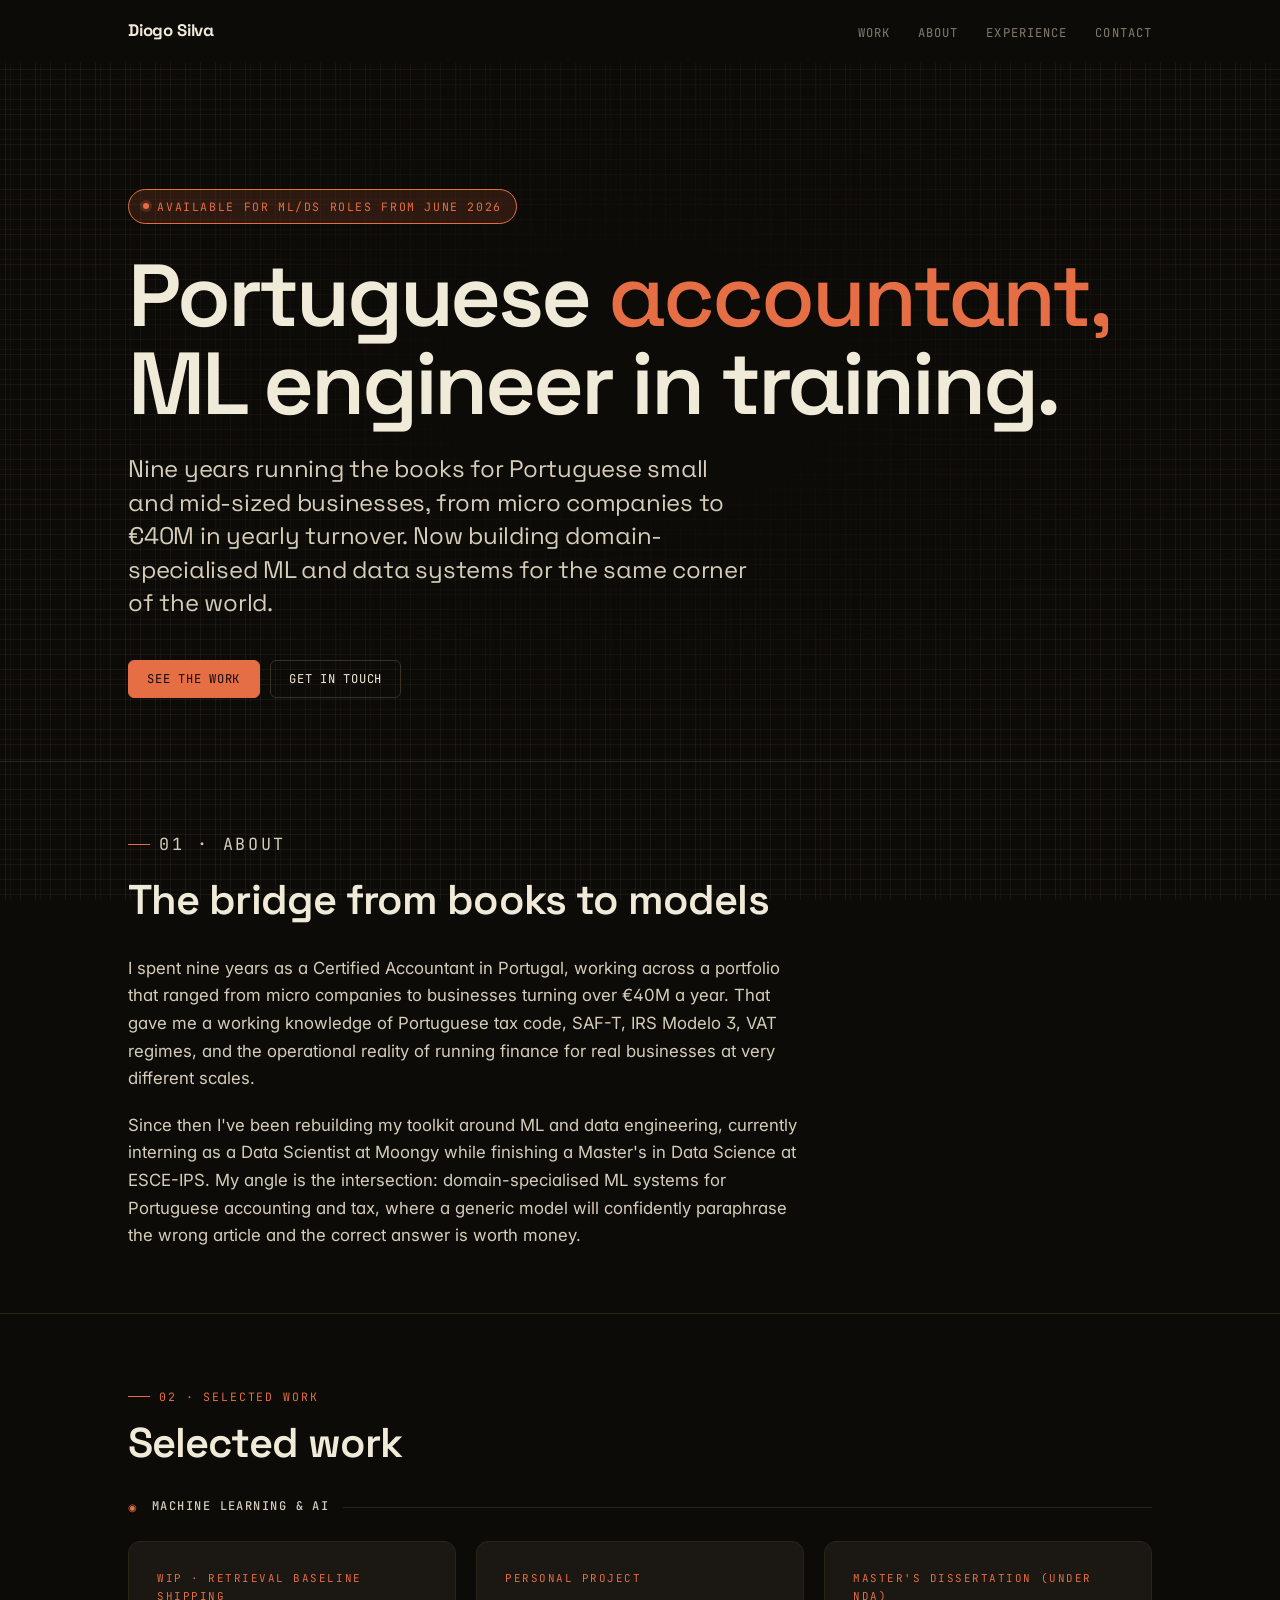
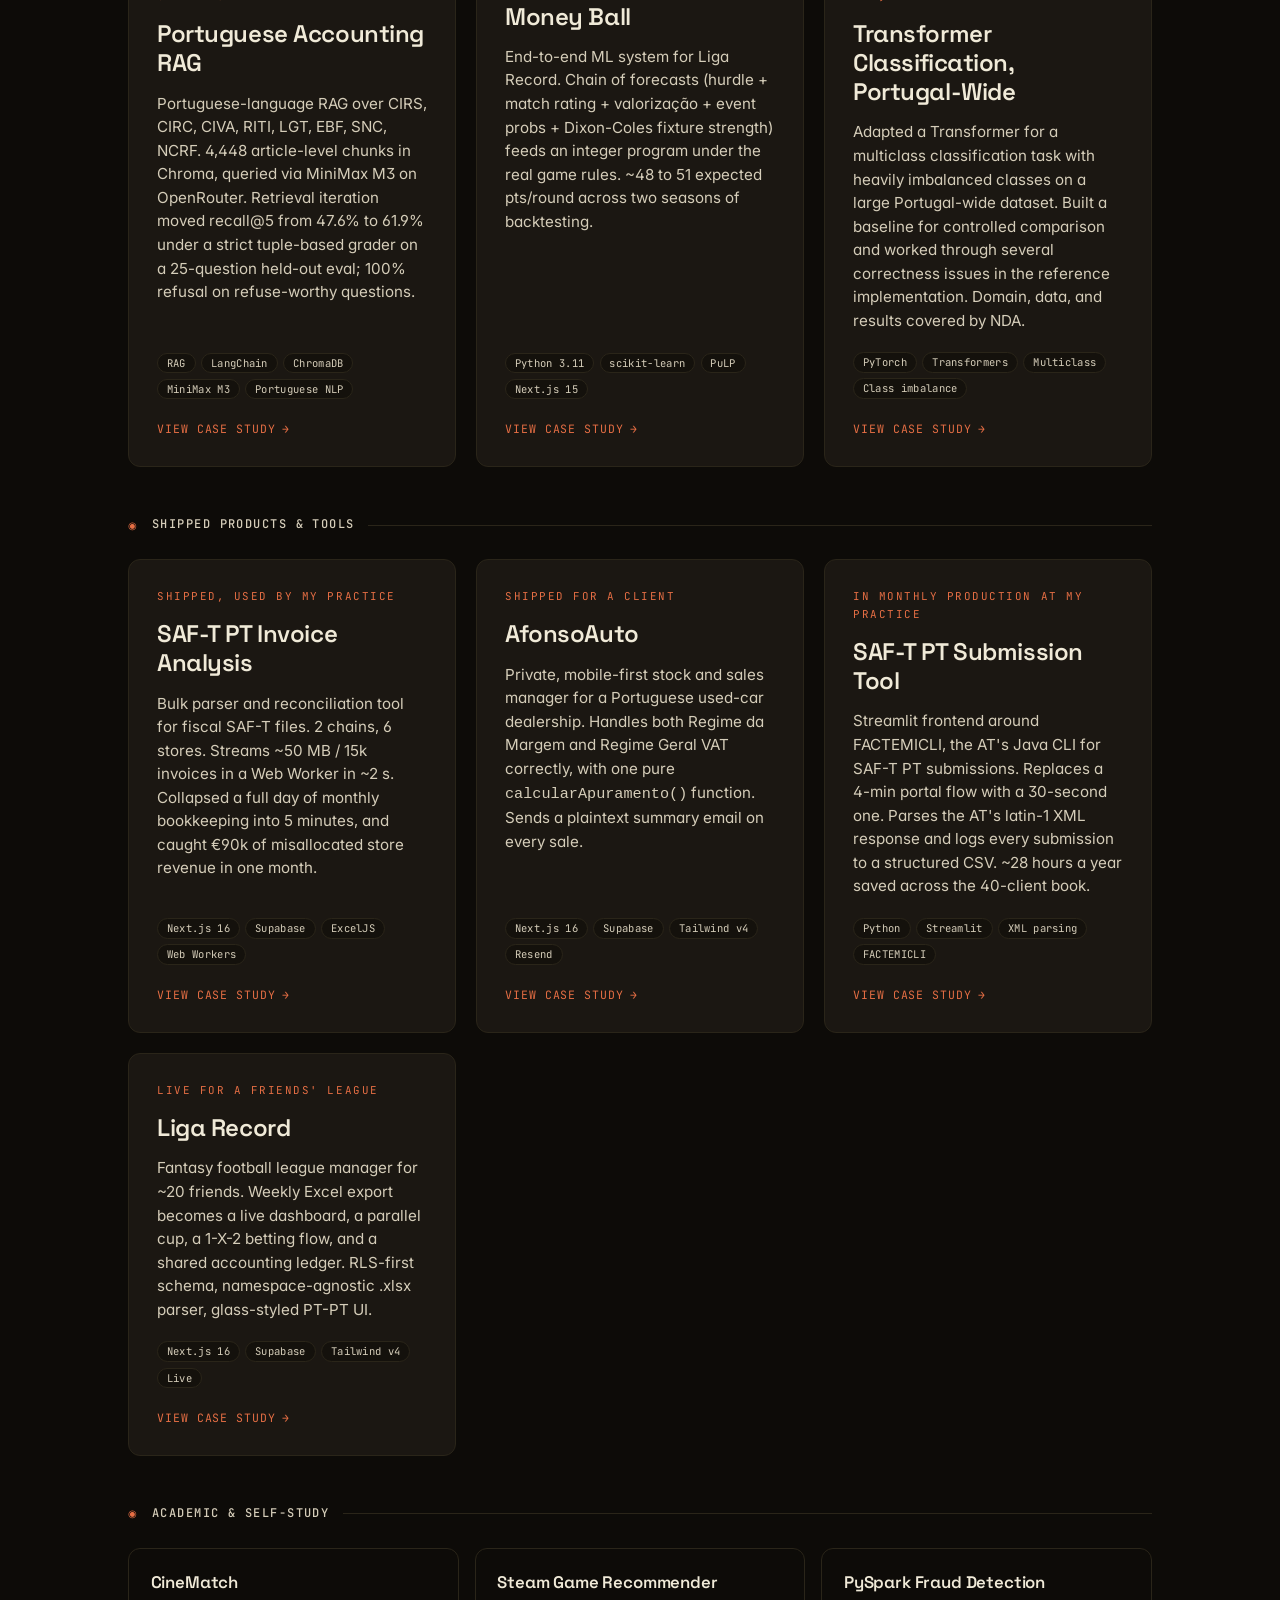
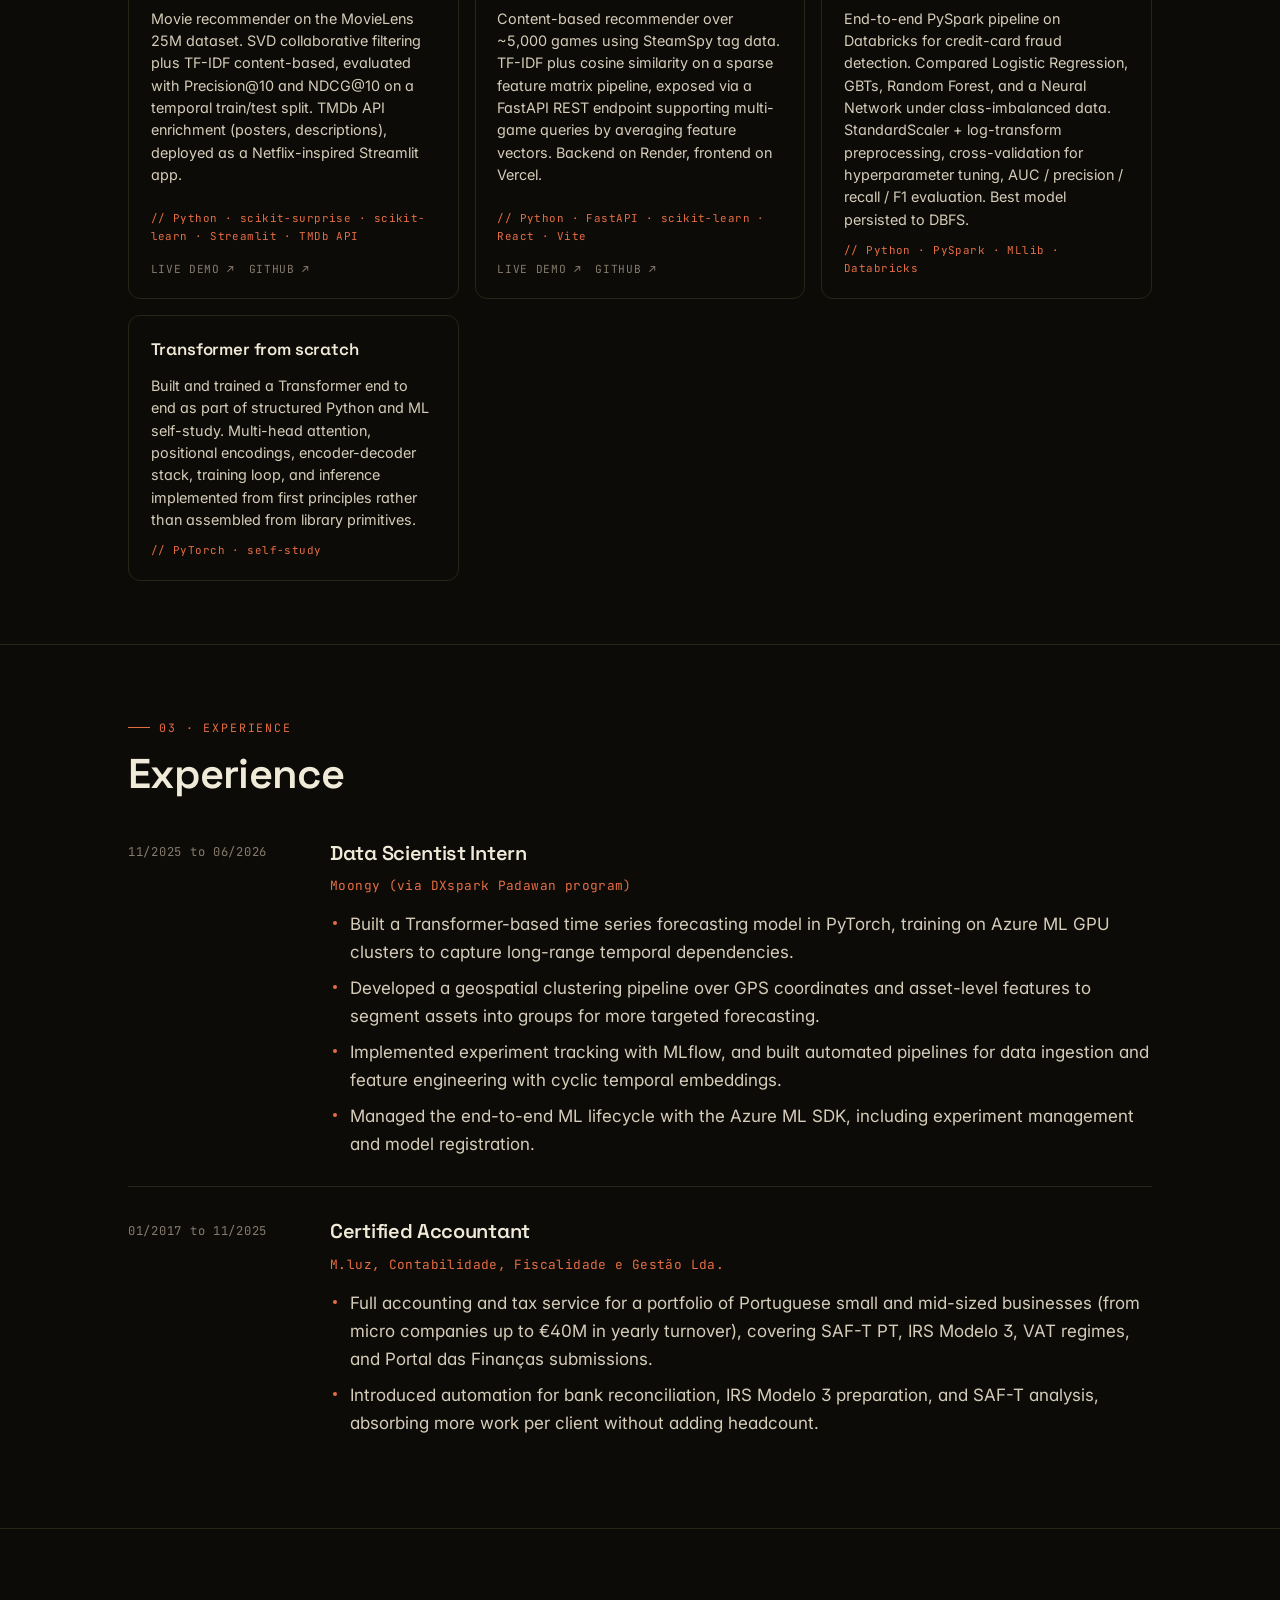
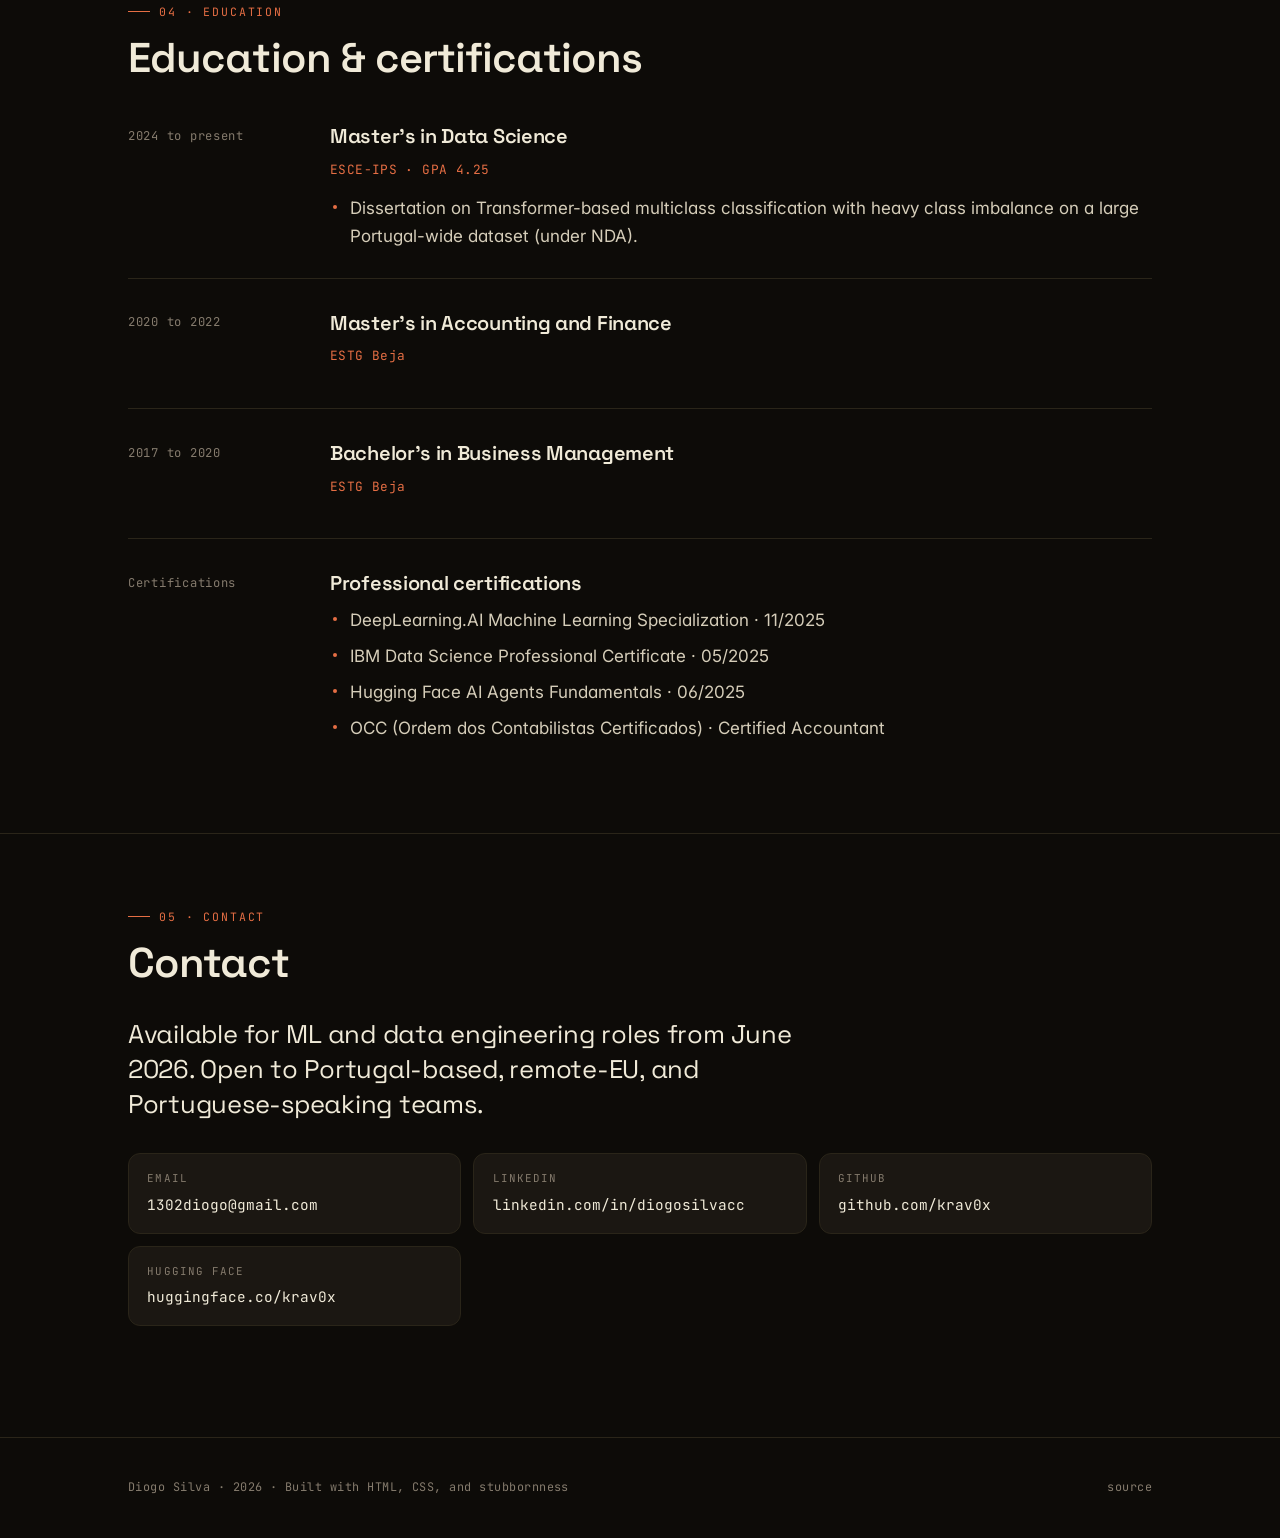
==== commit f455a4c8: "Replace browser-tab frame with expandable gallery + lightbox on project pages Swaps the tabbed brows" ====
--- a/index.html
+++ b/index.html
@@ -333,6 +333,53 @@
             window.addEventListener('scroll', onScroll, { passive: true });
             onScroll();
         })();
+
+        // BorderGlow effect on project cards, ported from React Bits
+        (function () {
+            var cards = document.querySelectorAll('.project-card');
+            if (!cards.length) return;
+
+            cards.forEach(function (card) {
+                // Wrap existing children in a .card-content stacking wrapper so
+                // real content paints above the mesh-gradient and edge-light layers.
+                var inner = document.createElement('div');
+                inner.className = 'card-content';
+                while (card.firstChild) inner.appendChild(card.firstChild);
+                card.appendChild(inner);
+
+                // Outer glow ring, extends beyond the card via negative inset.
+                var edge = document.createElement('span');
+                edge.className = 'edge-light';
+                edge.setAttribute('aria-hidden', 'true');
+                card.appendChild(edge);
+
+                card.addEventListener('pointermove', function (e) {
+                    var rect = card.getBoundingClientRect();
+                    var x = e.clientX - rect.left;
+                    var y = e.clientY - rect.top;
+                    var cx = rect.width / 2;
+                    var cy = rect.height / 2;
+                    var dx = x - cx;
+                    var dy = y - cy;
+
+                    // Edge proximity: 0 at centre, 1 at nearest edge.
+                    var kx = Infinity, ky = Infinity;
+                    if (dx !== 0) kx = cx / Math.abs(dx);
+                    if (dy !== 0) ky = cy / Math.abs(dy);
+                    var edgeProx = Math.min(Math.max(1 / Math.min(kx, ky), 0), 1);
+
+                    // Cursor angle from centre, 0deg = up, clockwise.
+                    var deg = 0;
+                    if (dx !== 0 || dy !== 0) {
+                        deg = Math.atan2(dy, dx) * (180 / Math.PI) + 90;
+                        if (deg < 0) deg += 360;
+                    }
+
+                    card.style.setProperty('--edge-proximity', (edgeProx * 100).toFixed(3));
+                    card.style.setProperty('--cursor-angle', deg.toFixed(3) + 'deg');
+                });
+            });
+        })();
     </script>
 
 </body>
--- a/styles-v2.css
+++ b/styles-v2.css
@@ -437,6 +437,146 @@
 }
 
 /* -----------------------------
+   Expandable gallery (alt to the browser frame)
+   Faithful port of the React Bits pattern:
+   equal tiles, hover to expand, overlay dims siblings, click for lightbox.
+----------------------------- */
+.gallery {
+    max-width: var(--wide-w);
+    margin: 0 auto clamp(3rem, 6vh, 4.5rem);
+    padding-inline: var(--page-x);
+}
+.gallery__row {
+    display: flex;
+    gap: 0.5rem;
+    height: 24rem;   /* matches Tailwind h-96 in the reference */
+}
+.gallery__tile {
+    flex: 1 1 0;
+    min-width: 0;
+    position: relative;
+    overflow: hidden;
+    border-radius: 6px;  /* matches Tailwind rounded-md */
+    border: none;
+    background: transparent;
+    padding: 0;
+    cursor: zoom-in;
+    transition: flex-grow 0.5s ease-in-out;
+    display: block;
+}
+/* When any tile in the row is hovered: siblings shrink, hovered expands.
+   :not(:hover) keeps the shrink rule off the hovered tile so the two
+   rules match disjoint sets and don't fight on specificity. */
+.gallery__row:has(.gallery__tile:hover) .gallery__tile:not(:hover) { flex-grow: 0.5; }
+.gallery__tile:hover { flex-grow: 2; }
+.gallery__tile img {
+    width: 100%;
+    height: 100%;
+    object-fit: cover;
+    object-position: top center;
+    display: block;
+}
+.gallery__tile__overlay {
+    position: absolute;
+    inset: 0;
+    background: black;
+    opacity: 0.3;
+    transition: opacity 0.3s ease;
+    pointer-events: none;
+}
+.gallery__tile:hover .gallery__tile__overlay { opacity: 0; }
+
+@media (max-width: 760px) {
+    .gallery__row {
+        flex-direction: column;
+        height: auto;
+        gap: 0.6rem;
+    }
+    .gallery__tile {
+        flex: 0 0 auto;
+        min-height: 240px;
+    }
+    .gallery__tile:hover { flex-grow: 0; }
+    .gallery__row:has(.gallery__tile:hover) .gallery__tile { flex-grow: 0; }
+}
+
+/* Lightbox modal */
+.lightbox[hidden] { display: none !important; }
+.lightbox {
+    position: fixed;
+    inset: 0;
+    z-index: 100;
+    display: flex;
+    align-items: center;
+    justify-content: center;
+    background: rgba(0, 0, 0, 0.95);
+    padding: 1rem;
+    animation: lightbox-in 0.2s ease-out;
+}
+@keyframes lightbox-in {
+    from { opacity: 0; }
+    to { opacity: 1; }
+}
+.lightbox__stage {
+    position: relative;
+    max-width: 64rem;   /* Tailwind max-w-5xl */
+    max-height: 90vh;
+    width: 100%;
+    display: flex;
+    align-items: center;
+    justify-content: center;
+}
+.lightbox__image {
+    max-width: 100%;
+    max-height: 90vh;
+    width: auto;
+    height: auto;
+    object-fit: contain;
+    border-radius: 6px;
+    animation: lightbox-image-in 0.3s cubic-bezier(0.2, 0, 0.2, 1);
+}
+@keyframes lightbox-image-in {
+    from { opacity: 0; transform: scale(0.8); }
+    to { opacity: 1; transform: scale(1); }
+}
+.lightbox__btn {
+    position: absolute;
+    background: transparent;
+    border: none;
+    color: white;
+    padding: 0;
+    cursor: pointer;
+    display: flex;
+    align-items: center;
+    justify-content: center;
+    transition: color 0.2s ease, opacity 0.2s ease;
+    opacity: 0.9;
+}
+.lightbox__btn:hover { color: var(--accent); opacity: 1; }
+.lightbox__btn svg { display: block; }
+.lightbox__btn--close { top: 1rem; right: 1rem; }
+.lightbox__btn--close svg { width: 32px; height: 32px; }
+.lightbox__btn--prev { left: 1rem; top: 50%; transform: translateY(-50%); }
+.lightbox__btn--next { right: 1rem; top: 50%; transform: translateY(-50%); }
+.lightbox__btn--prev svg,
+.lightbox__btn--next svg { width: 40px; height: 40px; }
+
+.lightbox__counter {
+    position: absolute;
+    bottom: 1rem;
+    left: 50%;
+    transform: translateX(-50%);
+    font-family: var(--font-mono);
+    font-size: 0.8rem;
+    color: white;
+    background: rgba(0, 0, 0, 0.5);
+    padding: 0.5rem 1rem;
+    border-radius: 6px;
+    letter-spacing: 0.04em;
+}
+body.is-lightbox-open { overflow: hidden; }
+
+/* -----------------------------
    Case study body
 ----------------------------- */
 .case-study-body {
@@ -773,26 +913,191 @@
     gap: 1.25rem;
 }
 .project-card {
-    display: flex;
-    flex-direction: column;
+    /* BorderGlow-driven properties (idle: no glow) */
+    --edge-proximity: 0;
+    --cursor-angle: 45deg;
+    --edge-sensitivity: 25;
+    --color-sensitivity: calc(var(--edge-sensitivity) + 20);
+    --glow-padding: 32px;
+    --cone-spread: 22;
+    --fill-opacity: 0.5;
+
+    /* Warm palette matching the site accent */
+    --card-bg: var(--card);
+    --glow-color:    hsl(22deg 80% 62% / 100%);
+    --glow-color-60: hsl(22deg 80% 62% / 60%);
+    --glow-color-50: hsl(22deg 80% 62% / 50%);
+    --glow-color-40: hsl(22deg 80% 62% / 40%);
+    --glow-color-30: hsl(22deg 80% 62% / 30%);
+    --glow-color-20: hsl(22deg 80% 62% / 20%);
+    --glow-color-10: hsl(22deg 80% 62% / 10%);
+
+    /* Mesh gradient palette: terracotta, amber, deep rust */
+    --gradient-one:   radial-gradient(at 80% 55%, #E56E44 0px, transparent 50%);
+    --gradient-two:   radial-gradient(at 69% 34%, #F5A15D 0px, transparent 50%);
+    --gradient-three: radial-gradient(at 8%  6%,  #B84A2C 0px, transparent 50%);
+    --gradient-four:  radial-gradient(at 41% 38%, #E56E44 0px, transparent 50%);
+    --gradient-five:  radial-gradient(at 86% 85%, #F5A15D 0px, transparent 50%);
+    --gradient-six:   radial-gradient(at 82% 18%, #B84A2C 0px, transparent 50%);
+    --gradient-seven: radial-gradient(at 51% 4%,  #F5A15D 0px, transparent 50%);
+    --gradient-base:  linear-gradient(#E56E44 0 100%);
+
+    display: grid;
+    grid-template-rows: 1fr;
     padding: 1.75rem;
     background: var(--card);
     border: 1px solid var(--hairline);
     border-radius: var(--radius-md);
     color: inherit;
     text-decoration: none;
-    transition: transform .2s ease, box-shadow .25s ease, border-color .2s ease, background .2s ease;
+    transition: transform .2s ease, box-shadow .25s ease, background .2s ease;
     position: relative;
-    overflow: hidden;
+    isolation: isolate;
+    overflow: visible;
     min-height: 260px;
+    transform: translate3d(0, 0, 0.01px);
 }
 .project-card:hover {
-    transform: translateY(-3px);
-    border-color: var(--accent);
+    transform: translate3d(0, -3px, 0.01px);
     box-shadow: var(--shadow-md);
     background: var(--card-lifted);
     color: inherit;
     text-decoration: none;
+}
+
+/* Wrapper injected by JS so real content stacks above the glow layers */
+.project-card > .card-content {
+    display: flex;
+    flex-direction: column;
+    position: relative;
+    z-index: 2;
+    min-width: 0;
+}
+
+/* Mesh-gradient border, revealed by a cone-gradient mask around the cursor */
+.project-card::before,
+.project-card::after {
+    content: "";
+    position: absolute;
+    inset: 0;
+    border-radius: inherit;
+    transition: opacity 0.25s ease-out;
+    z-index: 0;
+    pointer-events: none;
+}
+.project-card:not(:hover)::before,
+.project-card:not(:hover)::after,
+.project-card:not(:hover) > .edge-light {
+    opacity: 0;
+    transition: opacity 0.6s ease-in-out;
+}
+.project-card::before {
+    border: 1px solid transparent;
+    background:
+        linear-gradient(var(--card-bg) 0 100%) padding-box,
+        linear-gradient(rgb(255 255 255 / 0%) 0% 100%) border-box,
+        var(--gradient-one) border-box,
+        var(--gradient-two) border-box,
+        var(--gradient-three) border-box,
+        var(--gradient-four) border-box,
+        var(--gradient-five) border-box,
+        var(--gradient-six) border-box,
+        var(--gradient-seven) border-box,
+        var(--gradient-base) border-box;
+    opacity: calc((var(--edge-proximity) - var(--color-sensitivity)) / (100 - var(--color-sensitivity)));
+    -webkit-mask-image:
+        conic-gradient(
+            from var(--cursor-angle) at center,
+            black calc(var(--cone-spread) * 1%),
+            transparent calc((var(--cone-spread) + 15) * 1%),
+            transparent calc((100 - var(--cone-spread) - 15) * 1%),
+            black calc((100 - var(--cone-spread)) * 1%)
+        );
+    mask-image:
+        conic-gradient(
+            from var(--cursor-angle) at center,
+            black calc(var(--cone-spread) * 1%),
+            transparent calc((var(--cone-spread) + 15) * 1%),
+            transparent calc((100 - var(--cone-spread) - 15) * 1%),
+            black calc((100 - var(--cone-spread)) * 1%)
+        );
+}
+
+/* Mesh-gradient fill inside the card, tinting the interior near edges */
+.project-card::after {
+    border: 1px solid transparent;
+    background:
+        var(--gradient-one)   padding-box,
+        var(--gradient-two)   padding-box,
+        var(--gradient-three) padding-box,
+        var(--gradient-four)  padding-box,
+        var(--gradient-five)  padding-box,
+        var(--gradient-six)   padding-box,
+        var(--gradient-seven) padding-box,
+        var(--gradient-base)  padding-box;
+    -webkit-mask-image:
+        linear-gradient(to bottom, black, black),
+        radial-gradient(ellipse at 50% 50%, black 40%, transparent 65%),
+        radial-gradient(ellipse at 66% 66%, black 5%, transparent 40%),
+        radial-gradient(ellipse at 33% 33%, black 5%, transparent 40%),
+        radial-gradient(ellipse at 66% 33%, black 5%, transparent 40%),
+        radial-gradient(ellipse at 33% 66%, black 5%, transparent 40%),
+        conic-gradient(from var(--cursor-angle) at center, transparent 5%, black 15%, black 85%, transparent 95%);
+    mask-image:
+        linear-gradient(to bottom, black, black),
+        radial-gradient(ellipse at 50% 50%, black 40%, transparent 65%),
+        radial-gradient(ellipse at 66% 66%, black 5%, transparent 40%),
+        radial-gradient(ellipse at 33% 33%, black 5%, transparent 40%),
+        radial-gradient(ellipse at 66% 33%, black 5%, transparent 40%),
+        radial-gradient(ellipse at 33% 66%, black 5%, transparent 40%),
+        conic-gradient(from var(--cursor-angle) at center, transparent 5%, black 15%, black 85%, transparent 95%);
+    -webkit-mask-composite: source-out, source-over, source-over, source-over, source-over, source-over;
+    mask-composite: subtract, add, add, add, add, add;
+    opacity: calc(var(--fill-opacity) * (var(--edge-proximity) - var(--color-sensitivity)) / (100 - var(--color-sensitivity)));
+    mix-blend-mode: soft-light;
+}
+
+/* Outer glow ring, extending beyond the card via negative inset */
+.project-card > .edge-light {
+    content: "";
+    position: absolute;
+    inset: calc(var(--glow-padding) * -1);
+    z-index: 1;
+    pointer-events: none;
+    border-radius: inherit;
+    transition: opacity 0.25s ease-out;
+    -webkit-mask-image:
+        conic-gradient(from var(--cursor-angle) at center, black 2.5%, transparent 10%, transparent 90%, black 97.5%);
+    mask-image:
+        conic-gradient(from var(--cursor-angle) at center, black 2.5%, transparent 10%, transparent 90%, black 97.5%);
+    opacity: calc((var(--edge-proximity) - var(--edge-sensitivity)) / (100 - var(--edge-sensitivity)));
+    mix-blend-mode: plus-lighter;
+}
+.project-card > .edge-light::before {
+    content: "";
+    position: absolute;
+    inset: var(--glow-padding);
+    border-radius: inherit;
+    box-shadow:
+        inset 0 0 0 1px var(--glow-color),
+        inset 0 0 1px 0 var(--glow-color-60),
+        inset 0 0 3px 0 var(--glow-color-50),
+        inset 0 0 6px 0 var(--glow-color-40),
+        inset 0 0 15px 0 var(--glow-color-30),
+        inset 0 0 25px 2px var(--glow-color-20),
+        inset 0 0 50px 2px var(--glow-color-10),
+        0 0 1px 0 var(--glow-color-60),
+        0 0 3px 0 var(--glow-color-50),
+        0 0 6px 0 var(--glow-color-40),
+        0 0 15px 0 var(--glow-color-30),
+        0 0 25px 2px var(--glow-color-20),
+        0 0 50px 2px var(--glow-color-10);
+}
+
+@media (prefers-reduced-motion: reduce) {
+    .project-card::before,
+    .project-card::after,
+    .project-card > .edge-light { display: none !important; }
 }
 .project-card__kind {
     font-family: var(--font-mono);
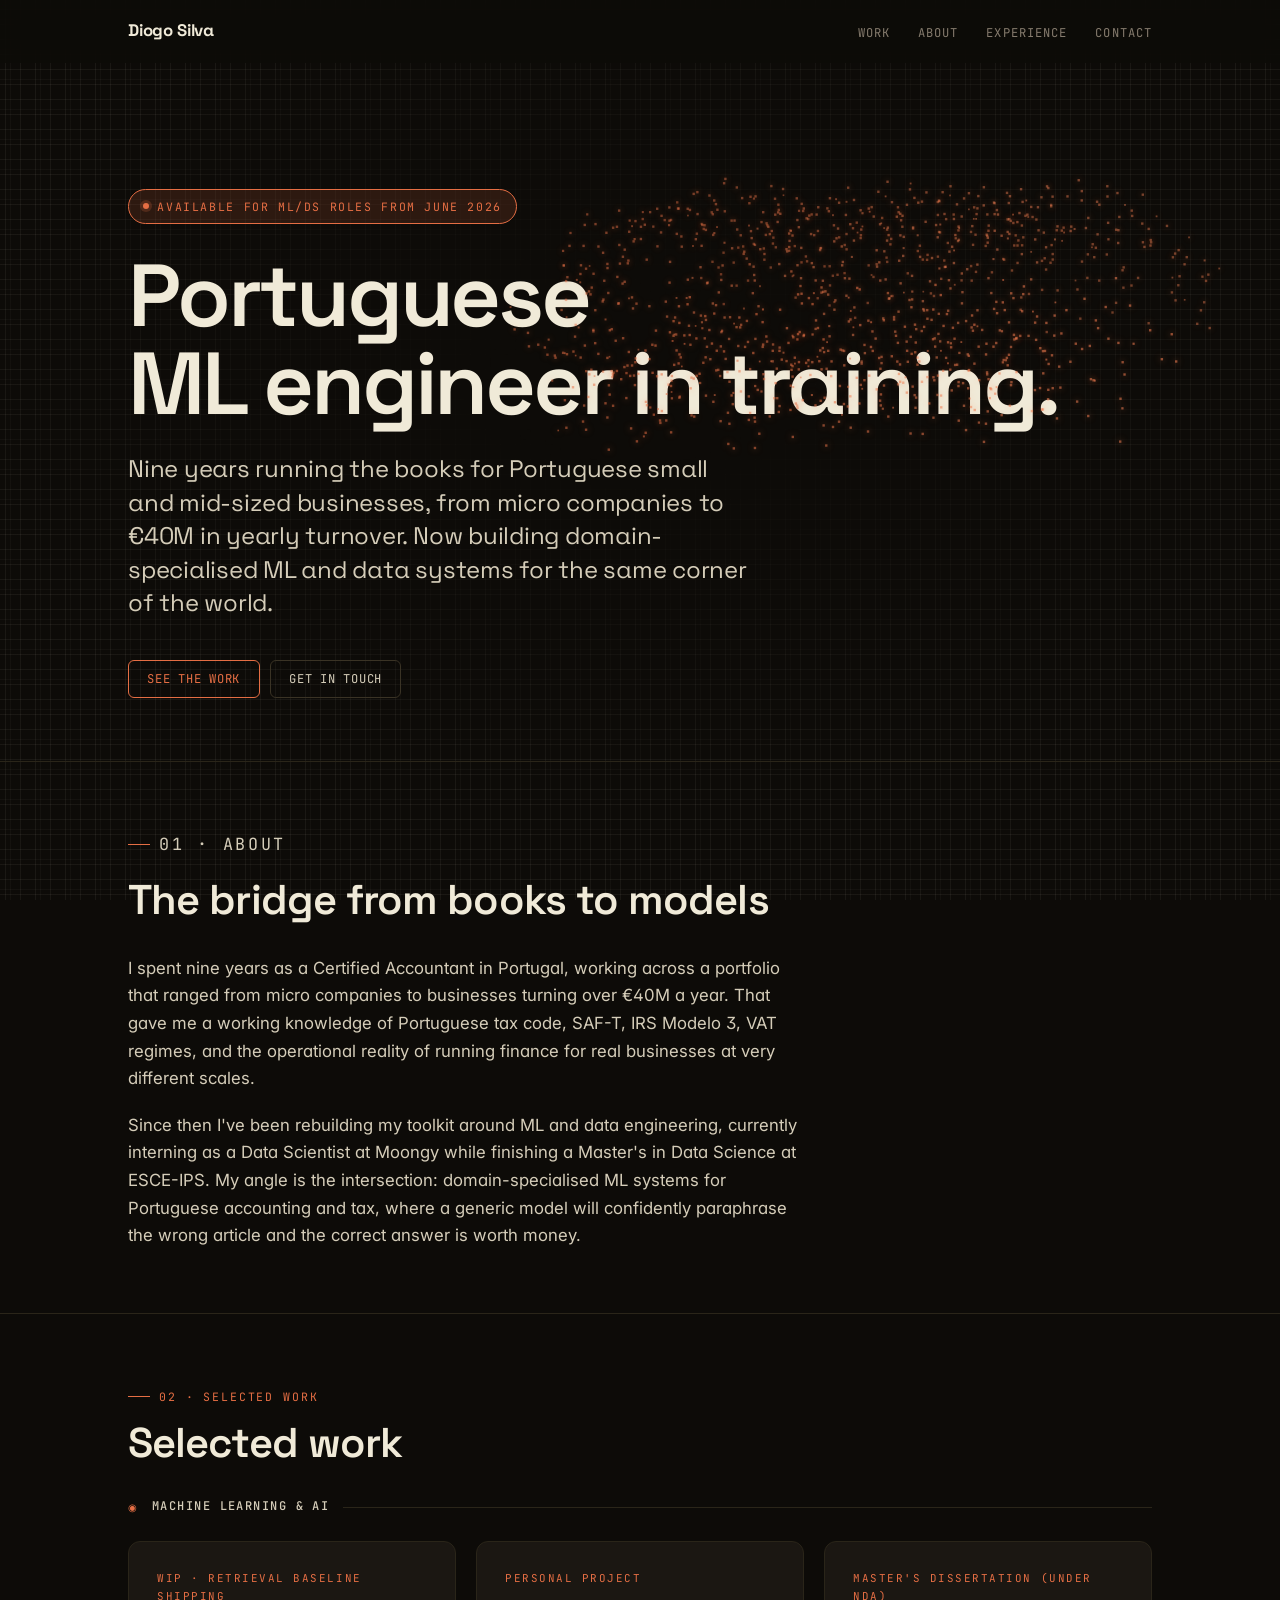
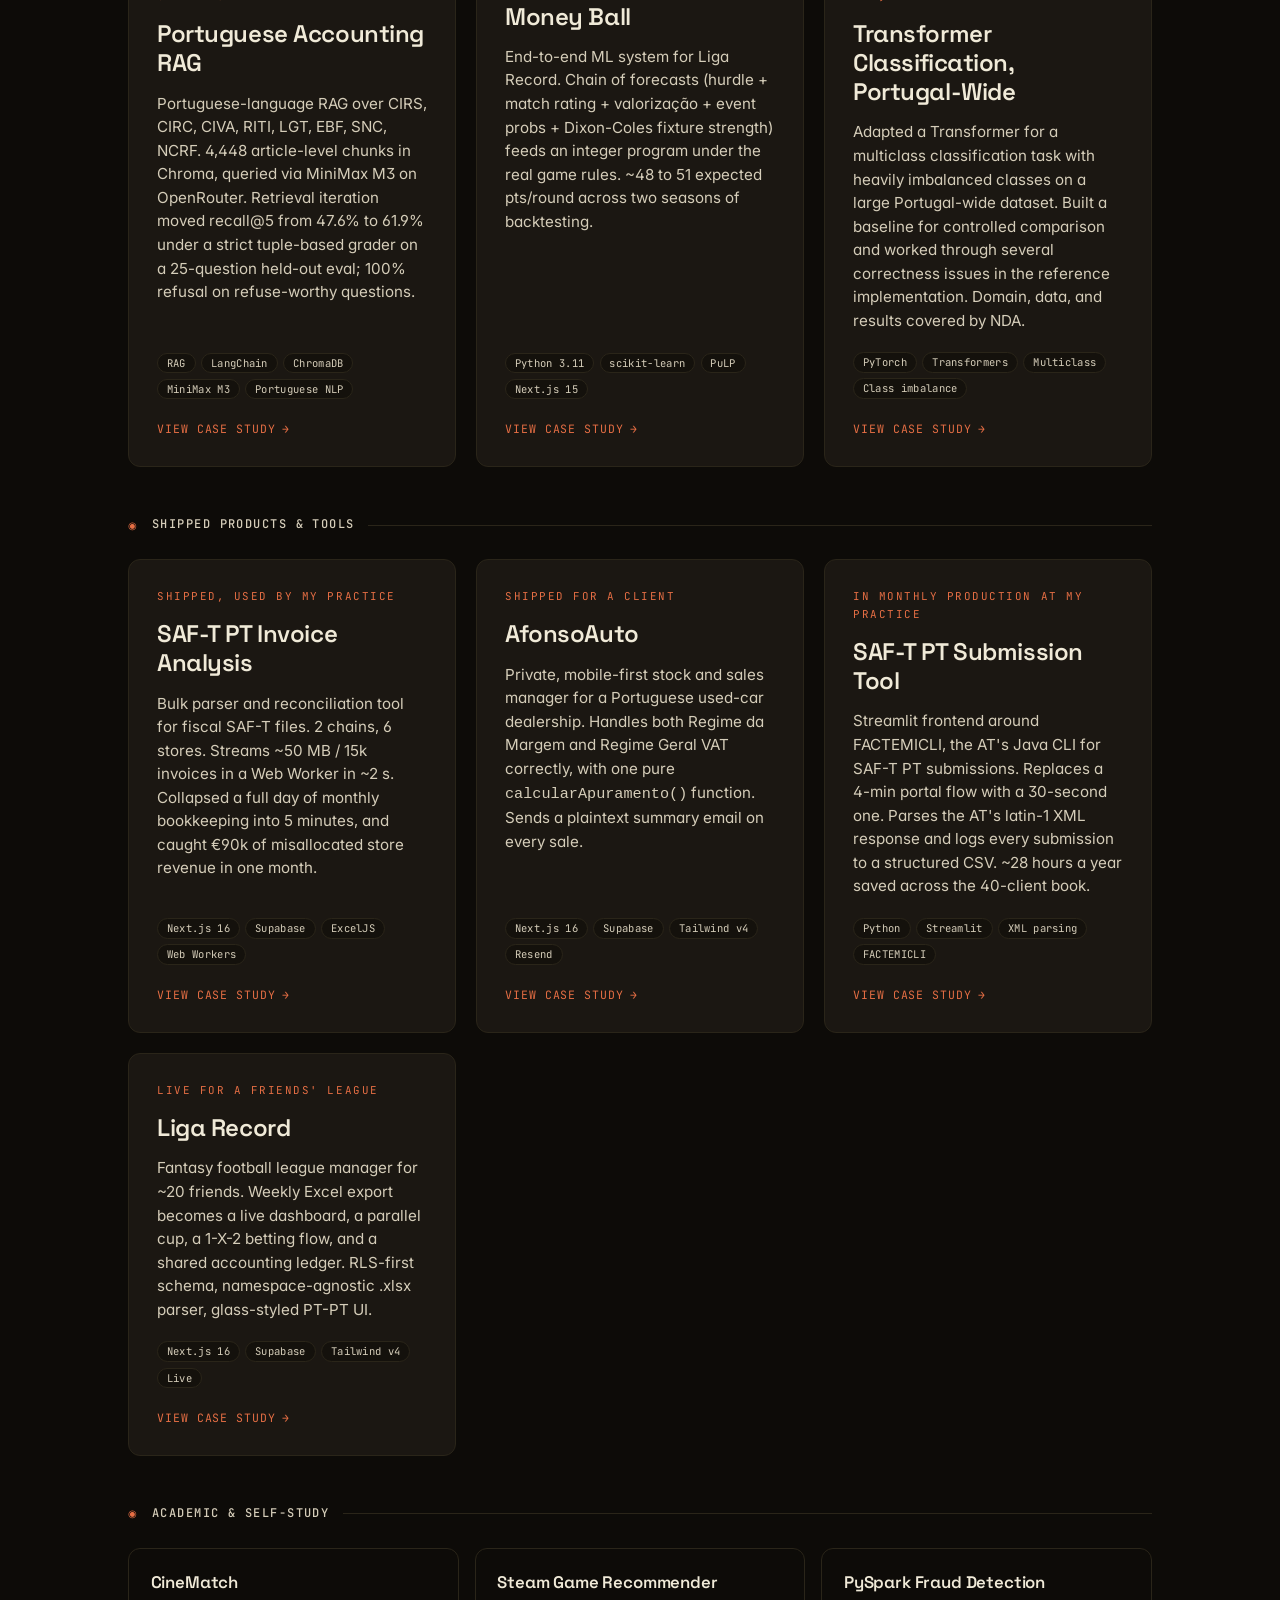
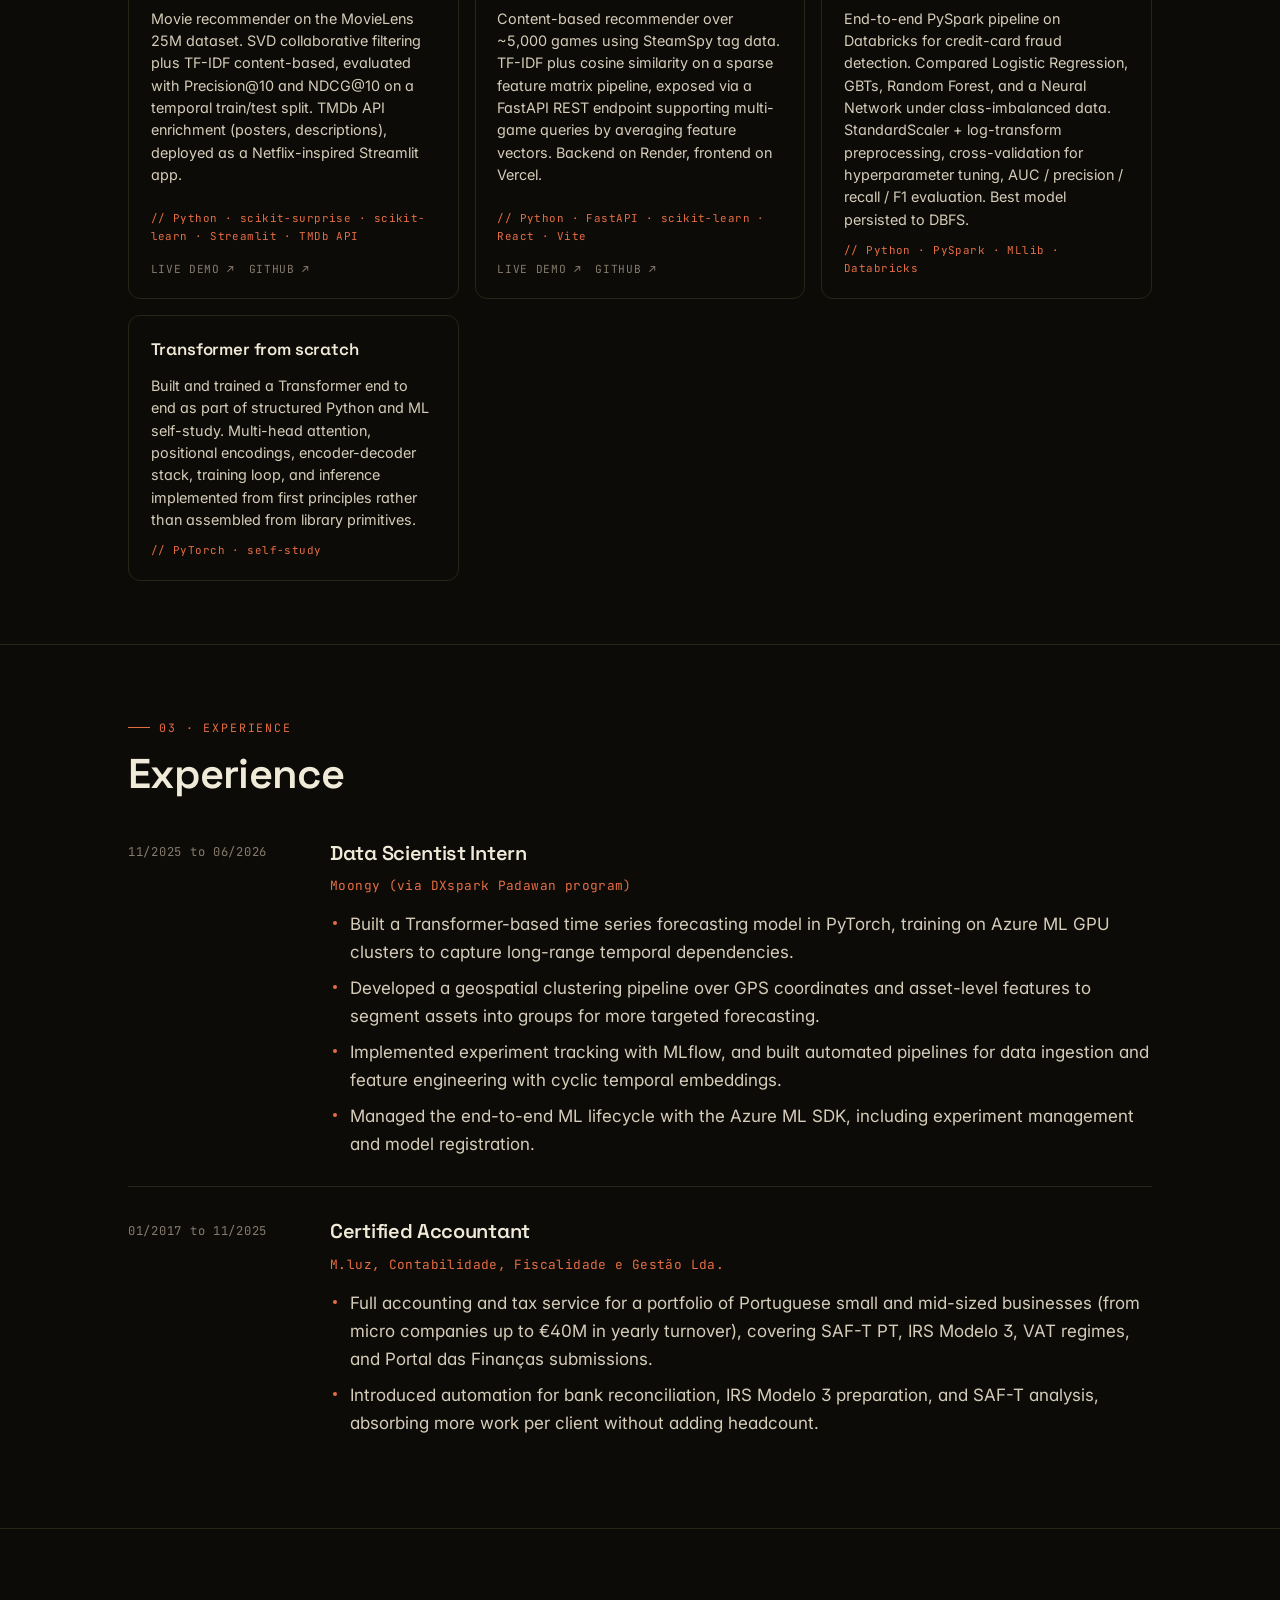
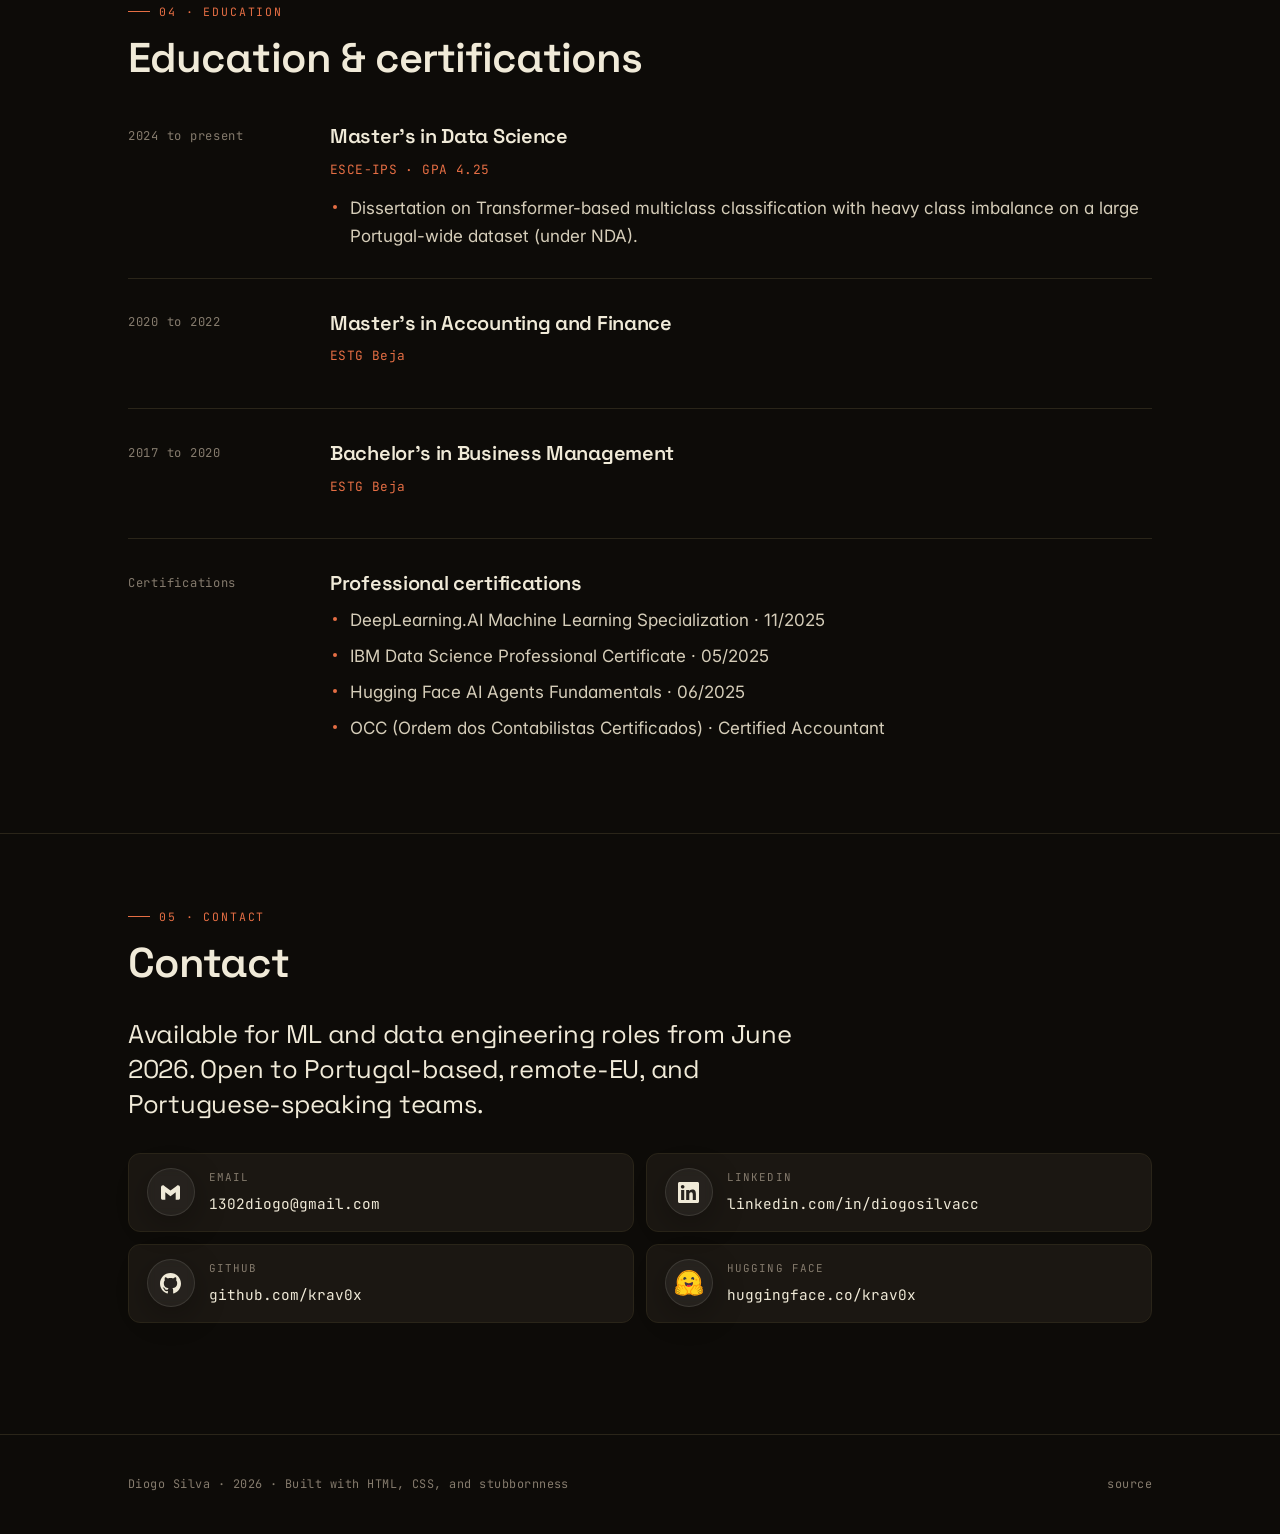
==== commit 443d1745: "Add proximity section rail and shine effect on hero CTAs Ports React Bits' LineSidebar as a fixed le" ====
--- a/index.html
+++ b/index.html
@@ -26,10 +26,60 @@
         </div>
     </nav>
 
+    <nav class="line-sidebar" id="sectionRail" aria-label="Sections">
+        <ul class="line-sidebar__list">
+            <li class="line-sidebar__item">
+                <a class="line-sidebar__link" href="#about">
+                    <span class="line-sidebar__marker" aria-hidden="true"></span>
+                    <span class="line-sidebar__label">
+                        <span class="line-sidebar__index">01</span>
+                        <span class="line-sidebar__text">About</span>
+                    </span>
+                </a>
+            </li>
+            <li class="line-sidebar__item">
+                <a class="line-sidebar__link" href="#work">
+                    <span class="line-sidebar__marker" aria-hidden="true"></span>
+                    <span class="line-sidebar__label">
+                        <span class="line-sidebar__index">02</span>
+                        <span class="line-sidebar__text">Work</span>
+                    </span>
+                </a>
+            </li>
+            <li class="line-sidebar__item">
+                <a class="line-sidebar__link" href="#experience">
+                    <span class="line-sidebar__marker" aria-hidden="true"></span>
+                    <span class="line-sidebar__label">
+                        <span class="line-sidebar__index">03</span>
+                        <span class="line-sidebar__text">Experience</span>
+                    </span>
+                </a>
+            </li>
+            <li class="line-sidebar__item">
+                <a class="line-sidebar__link" href="#education">
+                    <span class="line-sidebar__marker" aria-hidden="true"></span>
+                    <span class="line-sidebar__label">
+                        <span class="line-sidebar__index">04</span>
+                        <span class="line-sidebar__text">Education</span>
+                    </span>
+                </a>
+            </li>
+            <li class="line-sidebar__item">
+                <a class="line-sidebar__link" href="#contact">
+                    <span class="line-sidebar__marker" aria-hidden="true"></span>
+                    <span class="line-sidebar__label">
+                        <span class="line-sidebar__index">05</span>
+                        <span class="line-sidebar__text">Contact</span>
+                    </span>
+                </a>
+            </li>
+        </ul>
+    </nav>
+
     <header class="landing-hero">
         <div class="container container--wide">
             <p class="landing-hero__eyebrow">Available for ML/DS roles from June 2026</p>
-            <h1 class="landing-hero__title">Portuguese <em>accountant,</em><br>ML engineer in training.</h1>
+            <h1 class="landing-hero__title">Portuguese <em class="particle-word">accountant,</em><br>ML engineer in training.</h1>
             <p class="landing-hero__lede">
                 Nine years running the books for Portuguese small and mid-sized businesses, from micro companies to €40M in yearly turnover. Now building domain-specialised ML and data systems for the same corner of the world.
             </p>
@@ -298,21 +348,55 @@
             <h2 class="section-heading">Contact</h2>
             <p class="contact-lede">Available for ML and data engineering roles from June 2026. Open to Portugal-based, remote-EU, and Portuguese-speaking teams.</p>
             <ul class="contact-list">
-                <li>
-                    <span>Email</span>
-                    <a href="mailto:1302diogo@gmail.com">1302diogo@gmail.com</a>
+                <li class="contact-card contact-card--email">
+                    <a class="contact-card__link" href="mailto:1302diogo@gmail.com">
+                        <span class="contact-card__icon" aria-hidden="true">
+                            <svg viewBox="0 0 24 24" fill="currentColor" xmlns="http://www.w3.org/2000/svg">
+                                <path d="M24 5.457v13.909c0 .904-.732 1.636-1.636 1.636h-3.819V11.73L12 16.64l-6.545-4.91v9.273H1.636A1.636 1.636 0 0 1 0 19.366V5.457c0-2.023 2.309-3.178 3.927-1.964L5.455 4.64 12 9.548l6.545-4.91 1.528-1.145C21.69 2.28 24 3.434 24 5.457z"></path>
+                            </svg>
+                        </span>
+                        <span class="contact-card__text">
+                            <span class="contact-card__label">Email</span>
+                            <span class="contact-card__value">1302diogo@gmail.com</span>
+                        </span>
+                    </a>
                 </li>
-                <li>
-                    <span>LinkedIn</span>
-                    <a href="https://www.linkedin.com/in/diogosilvacc/" target="_blank" rel="noopener">linkedin.com/in/diogosilvacc</a>
+                <li class="contact-card contact-card--linkedin">
+                    <a class="contact-card__link" href="https://www.linkedin.com/in/diogosilvacc/" target="_blank" rel="noopener">
+                        <span class="contact-card__icon" aria-hidden="true">
+                            <svg viewBox="0 0 24 24" fill="currentColor" xmlns="http://www.w3.org/2000/svg">
+                                <path d="M20.447 20.452h-3.554v-5.569c0-1.328-.027-3.037-1.852-3.037-1.853 0-2.136 1.445-2.136 2.939v5.667H9.351V9h3.414v1.561h.046c.477-.9 1.637-1.85 3.37-1.85 3.601 0 4.267 2.37 4.267 5.455v6.286zM5.337 7.433c-1.144 0-2.063-.926-2.063-2.065 0-1.138.92-2.063 2.063-2.063 1.14 0 2.064.925 2.064 2.063 0 1.139-.925 2.065-2.064 2.065zm1.782 13.019H3.555V9h3.564v11.452zM22.225 0H1.771C.792 0 0 .774 0 1.729v20.542C0 23.227.792 24 1.771 24h20.451C23.2 24 24 23.227 24 22.271V1.729C24 .774 23.2 0 22.222 0h.003z"></path>
+                            </svg>
+                        </span>
+                        <span class="contact-card__text">
+                            <span class="contact-card__label">LinkedIn</span>
+                            <span class="contact-card__value">linkedin.com/in/diogosilvacc</span>
+                        </span>
+                    </a>
                 </li>
-                <li>
-                    <span>GitHub</span>
-                    <a href="https://github.com/krav0x" target="_blank" rel="noopener">github.com/krav0x</a>
+                <li class="contact-card contact-card--github">
+                    <a class="contact-card__link" href="https://github.com/krav0x" target="_blank" rel="noopener">
+                        <span class="contact-card__icon" aria-hidden="true">
+                            <svg viewBox="0 0 24 24" fill="currentColor" xmlns="http://www.w3.org/2000/svg">
+                                <path d="M12 0c-6.626 0-12 5.373-12 12 0 5.302 3.438 9.8 8.207 11.387.599.111.793-.261.793-.577v-2.234c-3.338.726-4.033-1.416-4.033-1.416-.546-1.387-1.333-1.756-1.333-1.756-1.089-.745.083-.729.083-.729 1.205.084 1.839 1.237 1.839 1.237 1.07 1.834 2.807 1.304 3.492.997.107-.775.418-1.305.762-1.604-2.665-.305-5.467-1.334-5.467-5.931 0-1.311.469-2.381 1.236-3.221-.124-.303-.535-1.524.117-3.176 0 0 1.008-.322 3.301 1.23.957-.266 1.983-.399 3.003-.404 1.02.005 2.047.138 3.006.404 2.291-1.552 3.297-1.23 3.297-1.23.653 1.653.242 2.874.118 3.176.77.84 1.235 1.911 1.235 3.221 0 4.609-2.807 5.624-5.479 5.921.43.372.823 1.102.823 2.222v3.293c0 .319.192.694.801.576 4.765-1.589 8.199-6.086 8.199-11.386 0-6.627-5.373-12-12-12z"></path>
+                            </svg>
+                        </span>
+                        <span class="contact-card__text">
+                            <span class="contact-card__label">GitHub</span>
+                            <span class="contact-card__value">github.com/krav0x</span>
+                        </span>
+                    </a>
                 </li>
-                <li>
-                    <span>Hugging Face</span>
-                    <a href="https://huggingface.co/krav0x" target="_blank" rel="noopener">huggingface.co/krav0x</a>
+                <li class="contact-card contact-card--hf">
+                    <a class="contact-card__link" href="https://huggingface.co/krav0x" target="_blank" rel="noopener">
+                        <span class="contact-card__icon" aria-hidden="true">
+                            <svg viewBox="0 0 95 88" fill="none" xmlns="http://www.w3.org/2000/svg" class="contact-card__icon-colour"><path fill="#FFD21E" d="M47.21 76.5a34.75 34.75 0 1 0 0-69.5 34.75 34.75 0 0 0 0 69.5Z" /><path fill="#FF9D0B" d="M81.96 41.75a34.75 34.75 0 1 0-69.5 0 34.75 34.75 0 0 0 69.5 0Zm-73.5 0a38.75 38.75 0 1 1 77.5 0 38.75 38.75 0 0 1-77.5 0Z" /><path fill="#3A3B45" d="M58.5 32.3c1.28.44 1.78 3.06 3.07 2.38a5 5 0 1 0-6.76-2.07c.61 1.15 2.55-.72 3.7-.32ZM34.95 32.3c-1.28.44-1.79 3.06-3.07 2.38a5 5 0 1 1 6.76-2.07c-.61 1.15-2.56-.72-3.7-.32Z" /><path fill="#FF323D" d="M46.96 56.29c9.83 0 13-8.76 13-13.26 0-2.34-1.57-1.6-4.09-.36-2.33 1.15-5.46 2.74-8.9 2.74-7.19 0-13-6.88-13-2.38s3.16 13.26 13 13.26Z" /><path fill="#3A3B45" fill-rule="evenodd" d="M39.43 54a8.7 8.7 0 0 1 5.3-4.49c.4-.12.81.57 1.24 1.28.4.68.82 1.37 1.24 1.37.45 0 .9-.68 1.33-1.35.45-.7.89-1.38 1.32-1.25a8.61 8.61 0 0 1 5 4.17c3.73-2.94 5.1-7.74 5.1-10.7 0-2.34-1.57-1.6-4.09-.36l-.14.07c-2.31 1.15-5.39 2.67-8.77 2.67s-6.45-1.52-8.77-2.67c-2.6-1.29-4.23-2.1-4.23.29 0 3.05 1.46 8.06 5.47 10.97Z" clip-rule="evenodd" /><path fill="#FF9D0B" d="M70.71 37a3.25 3.25 0 1 0 0-6.5 3.25 3.25 0 0 0 0 6.5ZM24.21 37a3.25 3.25 0 1 0 0-6.5 3.25 3.25 0 0 0 0 6.5ZM17.52 48c-1.62 0-3.06.66-4.07 1.87a5.97 5.97 0 0 0-1.33 3.76 7.1 7.1 0 0 0-1.94-.3c-1.55 0-2.95.59-3.94 1.66a5.8 5.8 0 0 0-.8 7 5.3 5.3 0 0 0-1.79 2.82c-.24.9-.48 2.8.8 4.74a5.22 5.22 0 0 0-.37 5.02c1.02 2.32 3.57 4.14 8.52 6.1 3.07 1.22 5.89 2 5.91 2.01a44.33 44.33 0 0 0 10.93 1.6c5.86 0 10.05-1.8 12.46-5.34 3.88-5.69 3.33-10.9-1.7-15.92-2.77-2.78-4.62-6.87-5-7.77-.78-2.66-2.84-5.62-6.25-5.62a5.7 5.7 0 0 0-4.6 2.46c-1-1.26-1.98-2.25-2.86-2.82A7.4 7.4 0 0 0 17.52 48Zm0 4c.51 0 1.14.22 1.82.65 2.14 1.36 6.25 8.43 7.76 11.18.5.92 1.37 1.31 2.14 1.31 1.55 0 2.75-1.53.15-3.48-3.92-2.93-2.55-7.72-.68-8.01.08-.02.17-.02.24-.02 1.7 0 2.45 2.93 2.45 2.93s2.2 5.52 5.98 9.3c3.77 3.77 3.97 6.8 1.22 10.83-1.88 2.75-5.47 3.58-9.16 3.58-3.81 0-7.73-.9-9.92-1.46-.11-.03-13.45-3.8-11.76-7 .28-.54.75-.76 1.34-.76 2.38 0 6.7 3.54 8.57 3.54.41 0 .7-.17.83-.6.79-2.85-12.06-4.05-10.98-8.17.2-.73.71-1.02 1.44-1.02 3.14 0 10.2 5.53 11.68 5.53.11 0 .2-.03.24-.1.74-1.2.33-2.04-4.9-5.2-5.21-3.16-8.88-5.06-6.8-7.33.24-.26.58-.38 1-.38 3.17 0 10.66 6.82 10.66 6.82s2.02 2.1 3.25 2.1c.28 0 .52-.1.68-.38.86-1.46-8.06-8.22-8.56-11.01-.34-1.9.24-2.85 1.31-2.85Z" /><path fill="#FFD21E" d="M38.6 76.69c2.75-4.04 2.55-7.07-1.22-10.84-3.78-3.77-5.98-9.3-5.98-9.3s-.82-3.2-2.69-2.9c-1.87.3-3.24 5.08.68 8.01 3.91 2.93-.78 4.92-2.29 2.17-1.5-2.75-5.62-9.82-7.76-11.18-2.13-1.35-3.63-.6-3.13 2.2.5 2.79 9.43 9.55 8.56 11-.87 1.47-3.93-1.71-3.93-1.71s-9.57-8.71-11.66-6.44c-2.08 2.27 1.59 4.17 6.8 7.33 5.23 3.16 5.64 4 4.9 5.2-.75 1.2-12.28-8.53-13.36-4.4-1.08 4.11 11.77 5.3 10.98 8.15-.8 2.85-9.06-5.38-10.74-2.18-1.7 3.21 11.65 6.98 11.76 7.01 4.3 1.12 15.25 3.49 19.08-2.12Z" /><path fill="#FF9D0B" d="M77.4 48c1.62 0 3.07.66 4.07 1.87a5.97 5.97 0 0 1 1.33 3.76 7.1 7.1 0 0 1 1.95-.3c1.55 0 2.95.59 3.94 1.66a5.8 5.8 0 0 1 .8 7 5.3 5.3 0 0 1 1.78 2.82c.24.9.48 2.8-.8 4.74a5.22 5.22 0 0 1 .37 5.02c-1.02 2.32-3.57 4.14-8.51 6.1-3.08 1.22-5.9 2-5.92 2.01a44.33 44.33 0 0 1-10.93 1.6c-5.86 0-10.05-1.8-12.46-5.34-3.88-5.69-3.33-10.9 1.7-15.92 2.78-2.78 4.63-6.87 5.01-7.77.78-2.66 2.83-5.62 6.24-5.62a5.7 5.7 0 0 1 4.6 2.46c1-1.26 1.98-2.25 2.87-2.82A7.4 7.4 0 0 1 77.4 48Zm0 4c-.51 0-1.13.22-1.82.65-2.13 1.36-6.25 8.43-7.76 11.18a2.43 2.43 0 0 1-2.14 1.31c-1.54 0-2.75-1.53-.14-3.48 3.91-2.93 2.54-7.72.67-8.01a1.54 1.54 0 0 0-.24-.02c-1.7 0-2.45 2.93-2.45 2.93s-2.2 5.52-5.97 9.3c-3.78 3.77-3.98 6.8-1.22 10.83 1.87 2.75 5.47 3.58 9.15 3.58 3.82 0 7.73-.9 9.93-1.46.1-.03 13.45-3.8 11.76-7-.29-.54-.75-.76-1.34-.76-2.38 0-6.71 3.54-8.57 3.54-.42 0-.71-.17-.83-.6-.8-2.85 12.05-4.05 10.97-8.17-.19-.73-.7-1.02-1.44-1.02-3.14 0-10.2 5.53-11.68 5.53-.1 0-.19-.03-.23-.1-.74-1.2-.34-2.04 4.88-5.2 5.23-3.16 8.9-5.06 6.8-7.33-.23-.26-.57-.38-.98-.38-3.18 0-10.67 6.82-10.67 6.82s-2.02 2.1-3.24 2.1a.74.74 0 0 1-.68-.38c-.87-1.46 8.05-8.22 8.55-11.01.34-1.9-.24-2.85-1.31-2.85Z" /><path fill="#FFD21E" d="M56.33 76.69c-2.75-4.04-2.56-7.07 1.22-10.84 3.77-3.77 5.97-9.3 5.97-9.3s.82-3.2 2.7-2.9c1.86.3 3.23 5.08-.68 8.01-3.92 2.93.78 4.92 2.28 2.17 1.51-2.75 5.63-9.82 7.76-11.18 2.13-1.35 3.64-.6 3.13 2.2-.5 2.79-9.42 9.55-8.55 11 .86 1.47 3.92-1.71 3.92-1.71s9.58-8.71 11.66-6.44c2.08 2.27-1.58 4.17-6.8 7.33-5.23 3.16-5.63 4-4.9 5.2.75 1.2 12.28-8.53 13.36-4.4 1.08 4.11-11.76 5.3-10.97 8.15.8 2.85 9.05-5.38 10.74-2.18 1.69 3.21-11.65 6.98-11.76 7.01-4.31 1.12-15.26 3.49-19.08-2.12Z" /></svg>
+                        </span>
+                        <span class="contact-card__text">
+                            <span class="contact-card__label">Hugging Face</span>
+                            <span class="contact-card__value">huggingface.co/krav0x</span>
+                        </span>
+                    </a>
                 </li>
             </ul>
         </div>
@@ -334,9 +418,9 @@
             onScroll();
         })();
 
-        // BorderGlow effect on project cards, ported from React Bits
+        // BorderGlow effect on project and mini cards, ported from React Bits
         (function () {
-            var cards = document.querySelectorAll('.project-card');
+            var cards = document.querySelectorAll('.project-card, .mini-card');
             if (!cards.length) return;
 
             cards.forEach(function (card) {
@@ -380,6 +464,431 @@
                 });
             });
         })();
+
+        // ParticleText effect on the hero accent word, ported from React Bits.
+        // The real text stays in the flow to size the box and keep the heading
+        // selectable; a canvas overlaid on top — padded on every side so
+        // scattered particles are not clipped — draws the glyphs as particles.
+        (function () {
+            var word = document.querySelector('.particle-word');
+            if (!word) return;
+
+            var PAD = 180;                  // scatter room around the word box
+            var PARTICLE_SIZE = 2;
+            var DENSITY = 3;                // sampling step, lower = more particles
+            var COLOR = '#E56E44';          // --accent
+            var HIGHLIGHT = '#F58255';      // --accent-hover
+            var SCATTER = 100;
+            var GATHER_DURATION = 1500;
+            var STAGGER = 380;
+            var POINTER_REPEL = 34;
+            var REPEL_RADIUS = 90;
+            var IDLE_DRIFT = 0.6;
+            var MAX_PARTICLES = 3200;
+
+            function hexToRgb(hex) {
+                var c = hex.replace('#', '').trim();
+                if (!/^[0-9a-fA-F]{6}$/.test(c)) return null;
+                return {
+                    r: parseInt(c.slice(0, 2), 16),
+                    g: parseInt(c.slice(2, 4), 16),
+                    b: parseInt(c.slice(4, 6), 16)
+                };
+            }
+            function mixRgb(from, to, amount) {
+                return 'rgb(' + Math.round(from.r + (to.r - from.r) * amount) + ', ' +
+                    Math.round(from.g + (to.g - from.g) * amount) + ', ' +
+                    Math.round(from.b + (to.b - from.b) * amount) + ')';
+            }
+            function clamp(v, min, max) { return Math.min(Math.max(v, min), max); }
+            function easeOutCubic(t) { return 1 - Math.pow(1 - t, 3); }
+
+            var baseRgb = hexToRgb(COLOR);
+            var highlightRgb = hexToRgb(HIGHLIGHT);
+
+            // Keep the original text in a span so it can be hidden without losing
+            // the layout box, plus a zero-size inline-block probe whose bottom
+            // edge sits exactly on the text baseline.
+            var text = word.textContent;
+            var textEl = document.createElement('span');
+            textEl.className = 'particle-word__text';
+            textEl.textContent = text;
+            var probe = document.createElement('span');
+            probe.setAttribute('aria-hidden', 'true');
+            probe.style.cssText = 'display:inline-block;width:0;height:0;overflow:hidden;';
+            var canvas = document.createElement('canvas');
+            canvas.className = 'particle-word__canvas';
+            canvas.setAttribute('aria-hidden', 'true');
+
+            var ctx = canvas.getContext('2d');
+            if (!ctx) return;
+
+            word.textContent = '';
+            word.appendChild(textEl);
+            word.appendChild(probe);
+            word.appendChild(canvas);
+
+            var reduceQuery = window.matchMedia ? window.matchMedia('(prefers-reduced-motion: reduce)') : null;
+            var reducedMotion = reduceQuery ? reduceQuery.matches : false;
+
+            var particles = [];
+            var frame = null;
+            var resampleFrame = null;
+            var gathering = false;
+            var gatherStart = 0;
+            var visible = true;
+            var width = 0;
+            var height = 0;
+            var pointer = { active: false, x: 0, y: 0, smoothX: 0, smoothY: 0 };
+
+            function ensureLoop() {
+                if (frame === null) frame = window.requestAnimationFrame(render);
+            }
+
+            function startGather(fromScatter) {
+                if (!particles.length || reducedMotion) return;
+                particles.forEach(function (p) {
+                    if (fromScatter) {
+                        var angle = p.seed * Math.PI * 2;
+                        var distance = SCATTER * (0.35 + p.depth * 0.75);
+                        p.x = p.targetX + Math.cos(angle) * distance + (p.depth - 0.5) * SCATTER * 0.55;
+                        p.y = p.targetY + Math.sin(angle) * distance + (p.seed - 0.5) * SCATTER * 0.55;
+                    }
+                    p.startX = p.x;
+                    p.startY = p.y;
+                    p.delay = p.seed * STAGGER;
+                });
+                gatherStart = performance.now();
+                gathering = true;
+                ensureLoop();
+            }
+
+            function render(now) {
+                frame = null;
+                ctx.clearRect(0, 0, width, height);
+                ctx.shadowBlur = PARTICLE_SIZE * 3;
+                ctx.shadowColor = HIGHLIGHT;
+
+                pointer.smoothX += (pointer.x - pointer.smoothX) * 0.18;
+                pointer.smoothY += (pointer.y - pointer.smoothY) * 0.18;
+
+                var complete = true;
+
+                particles.forEach(function (p) {
+                    var baseX = p.targetX;
+                    var baseY = p.targetY;
+                    var progress = 1;
+
+                    if (gathering) {
+                        progress = clamp((now - gatherStart - p.delay) / GATHER_DURATION, 0, 1);
+                        var eased = easeOutCubic(progress);
+                        baseX = p.startX + (p.targetX - p.startX) * eased;
+                        baseY = p.startY + (p.targetY - p.startY) * eased;
+                        if (progress < 1) complete = false;
+                    } else if (IDLE_DRIFT > 0) {
+                        var t = now * 0.001;
+                        baseX += Math.sin(t * 0.9 + p.seed * 10) * IDLE_DRIFT * p.depth;
+                        baseY += Math.cos(t * 0.75 + p.depth * 10) * IDLE_DRIFT * p.depth;
+                    }
+
+                    if (pointer.active) {
+                        var dx = baseX - pointer.smoothX;
+                        var dy = baseY - pointer.smoothY;
+                        var distance = Math.hypot(dx, dy);
+                        if (distance > 0 && distance < REPEL_RADIUS) {
+                            var force = Math.pow(1 - distance / REPEL_RADIUS, 2) * POINTER_REPEL;
+                            baseX += (dx / distance) * force;
+                            baseY += (dy / distance) * force;
+                        }
+                    }
+
+                    p.x += (baseX - p.x) * 0.22;
+                    p.y += (baseY - p.y) * 0.22;
+
+                    ctx.globalAlpha = clamp(0.35 + progress * 0.65, 0, 1);
+                    ctx.fillStyle = p.color;
+                    ctx.fillRect(p.x - p.size / 2, p.y - p.size / 2, p.size, p.size);
+                });
+
+                ctx.globalAlpha = 1;
+                ctx.shadowBlur = 0;
+
+                if (gathering && complete) gathering = false;
+
+                // Keep animating for idle drift and cursor repel, but stop the
+                // loop entirely while the hero is scrolled out of view.
+                if (visible && !reducedMotion) ensureLoop();
+            }
+
+            function sample() {
+                resampleFrame = null;
+                var rect = word.getBoundingClientRect();
+                if (rect.width <= 0 || rect.height <= 0) return;
+
+                var baseline = probe.getBoundingClientRect().bottom - rect.top;
+                width = Math.ceil(rect.width) + PAD * 2;
+                height = Math.ceil(rect.height) + PAD * 2;
+
+                var dpr = Math.min(window.devicePixelRatio || 1, 2);
+                canvas.width = Math.floor(width * dpr);
+                canvas.height = Math.floor(height * dpr);
+                canvas.style.width = width + 'px';
+                canvas.style.height = height + 'px';
+                canvas.style.left = -PAD + 'px';
+                canvas.style.top = -PAD + 'px';
+                ctx.setTransform(dpr, 0, 0, dpr, 0, 0);
+
+                if (reducedMotion) {
+                    particles = [];
+                    ctx.clearRect(0, 0, width, height);
+                    word.classList.remove('is-particles');
+                    return;
+                }
+
+                var computed = window.getComputedStyle(textEl);
+                var fontSize = parseFloat(computed.fontSize) || 64;
+                var font = computed.fontWeight + ' ' + fontSize + 'px ' + computed.fontFamily;
+                var letterSpacing = parseFloat(computed.letterSpacing);
+                if (!isFinite(letterSpacing)) letterSpacing = 0;
+
+                // Sample the glyphs off-screen at CSS-pixel scale, drawn at the
+                // spot the real text occupies, so the targets land exactly on
+                // the word. Glyph by glyph, so letter-spacing matches the DOM
+                // layout regardless of canvas letterSpacing support.
+                var off = document.createElement('canvas');
+                off.width = width;
+                off.height = height;
+                var offCtx = off.getContext('2d', { willReadFrequently: true });
+                if (!offCtx) return;
+                offCtx.font = font;
+                offCtx.textAlign = 'left';
+                offCtx.textBaseline = 'alphabetic';
+                offCtx.fillStyle = '#ffffff';
+
+                var pen = PAD;
+                for (var i = 0; i < text.length; i++) {
+                    var ch = text.charAt(i);
+                    offCtx.fillText(ch, pen, PAD + baseline);
+                    pen += offCtx.measureText(ch).width + letterSpacing;
+                }
+
+                var data = offCtx.getImageData(0, 0, width, height).data;
+                var targets = [];
+                // Sample tighter on small screens, where the coarse step would
+                // leave the word looking thin rather than dotted.
+                var step = fontSize < 56 ? 2 : Math.max(2, Math.floor(DENSITY));
+                for (var y = 0; y < height; y += step) {
+                    for (var x = 0; x < width; x += step) {
+                        var alpha = data[(y * width + x) * 4 + 3];
+                        if (alpha > 40) targets.push({ x: x, y: y, alpha: alpha / 255 });
+                    }
+                }
+
+                var stride = Math.max(1, Math.ceil(targets.length / MAX_PARTICLES));
+                particles = [];
+                for (var t = 0; t < targets.length; t += stride) {
+                    var target = targets[t];
+                    var index = particles.length;
+                    var seed = ((index * 9301 + 49297) % 233280) / 233280;
+                    var depth = 0.45 + (((index * 233 + 97) % 1000) / 1000) * 0.9;
+                    var blend = clamp((target.x - PAD) / Math.max(1, width - PAD * 2) + (seed - 0.5) * 0.35, 0, 1);
+                    var angle = seed * Math.PI * 2;
+                    var distance = SCATTER * (0.35 + depth * 0.75);
+                    var startX = target.x + Math.cos(angle) * distance + (seed - 0.5) * SCATTER * 0.45;
+                    var startY = target.y + Math.sin(angle) * distance + (depth - 0.9) * SCATTER * 0.45;
+
+                    particles.push({
+                        x: startX,
+                        y: startY,
+                        startX: startX,
+                        startY: startY,
+                        targetX: target.x,
+                        targetY: target.y,
+                        size: Math.max(0.6, PARTICLE_SIZE * (0.75 + target.alpha * 0.45)),
+                        color: (baseRgb && highlightRgb) ? mixRgb(baseRgb, highlightRgb, blend) : COLOR,
+                        seed: seed,
+                        depth: depth,
+                        delay: seed * STAGGER
+                    });
+                }
+
+                if (!particles.length) {
+                    word.classList.remove('is-particles');
+                    return;
+                }
+
+                word.classList.add('is-particles');
+                pointer.x = width / 2;
+                pointer.y = height / 2;
+                pointer.smoothX = pointer.x;
+                pointer.smoothY = pointer.y;
+                startGather(false);
+            }
+
+            function queueSample() {
+                if (resampleFrame !== null) window.cancelAnimationFrame(resampleFrame);
+                resampleFrame = window.requestAnimationFrame(sample);
+            }
+
+            // Pointer tracking lives on the hero: the canvas itself ignores
+            // events so the heading stays selectable.
+            var hero = word.closest('.landing-hero') || document.body;
+            hero.addEventListener('pointermove', function (e) {
+                var rect = canvas.getBoundingClientRect();
+                var x = e.clientX - rect.left;
+                var y = e.clientY - rect.top;
+                pointer.active = x >= 0 && y >= 0 && x <= rect.width && y <= rect.height;
+                if (pointer.active) {
+                    pointer.x = x;
+                    pointer.y = y;
+                    ensureLoop();
+                }
+            });
+            hero.addEventListener('pointerleave', function () { pointer.active = false; });
+
+            // Hovering the word replays the scatter-and-reform sequence.
+            word.addEventListener('pointerenter', function () {
+                if (!gathering) startGather(true);
+            });
+
+            if (reduceQuery && reduceQuery.addEventListener) {
+                reduceQuery.addEventListener('change', function (e) {
+                    reducedMotion = e.matches;
+                    queueSample();
+                });
+            }
+
+            if ('ResizeObserver' in window) {
+                new ResizeObserver(queueSample).observe(word);
+            } else {
+                window.addEventListener('resize', queueSample);
+            }
+
+            if ('IntersectionObserver' in window) {
+                new IntersectionObserver(function (entries) {
+                    visible = entries[0].isIntersecting;
+                    if (visible) ensureLoop();
+                }, { rootMargin: '120px' }).observe(word);
+            }
+
+            // Wait for Space Grotesk before sampling, otherwise the particles
+            // would trace the fallback font's glyphs.
+            if (document.fonts && document.fonts.ready) {
+                document.fonts.ready.then(sample);
+            } else {
+                sample();
+            }
+        })();
+
+        // Section rail — LineSidebar from React Bits, ported to plain JS.
+        // A single rAF loop eases every item's --effect toward its target with
+        // frame-rate independent exponential smoothing, so colour, shift and
+        // marker scale move together instead of staggering CSS transitions.
+        // The section the reader is currently in is pinned at full effect.
+        (function () {
+            var rail = document.getElementById('sectionRail');
+            if (!rail) return;
+
+            var list = rail.querySelector('.line-sidebar__list');
+            var items = Array.prototype.slice.call(rail.querySelectorAll('.line-sidebar__item'));
+            if (!items.length) return;
+
+            var NEIGHBOUR_REACH = 10;     // px past an item's own row before its effect dies
+            var SMOOTHING = 100;          // ms time constant of the ease
+
+            var targets = items.map(function () { return 0; });
+            var current = items.map(function () { return 0; });
+            var activeIndex = 0;
+            var raf = null;
+            var last = 0;
+
+            // Smoothstep falloff: gentle at the edges, steep through the middle.
+            function falloff(p) { return p * p * (3 - 2 * p); }
+
+            function frame(now) {
+                var dt = Math.min((now - last) / 1000, 0.05);
+                last = now;
+                var k = 1 - Math.exp(-dt / (SMOOTHING / 1000));
+                var moving = false;
+
+                for (var i = 0; i < items.length; i++) {
+                    var target = Math.max(targets[i], activeIndex === i ? 1 : 0);
+                    var next = current[i] + (target - current[i]) * k;
+                    var settled = Math.abs(target - next) < 0.0015;
+                    current[i] = settled ? target : next;
+                    items[i].style.setProperty('--effect', current[i].toFixed(4));
+                    if (!settled) moving = true;
+                }
+
+                raf = moving ? requestAnimationFrame(frame) : null;
+            }
+
+            function startLoop() {
+                if (raf != null) cancelAnimationFrame(raf);
+                last = performance.now();
+                raf = requestAnimationFrame(frame);
+            }
+
+            list.addEventListener('pointermove', function (e) {
+                var rect = list.getBoundingClientRect();
+                var pointerY = e.clientY - rect.top;
+                for (var i = 0; i < items.length; i++) {
+                    var top = items[i].offsetTop;
+                    var bottom = top + items[i].offsetHeight;
+                    // Distance to the item's own row, so it reads 0 anywhere inside
+                    // that row and falls off within a few px of leaving it. Only the
+                    // item under the cursor takes the effect; its neighbours stay put.
+                    var distance = Math.max(top - pointerY, 0, pointerY - bottom);
+                    targets[i] = falloff(Math.max(0, 1 - distance / NEIGHBOUR_REACH));
+                }
+                startLoop();
+            });
+
+            list.addEventListener('pointerleave', function () {
+                targets = targets.map(function () { return 0; });
+                startLoop();
+            });
+
+            // Keep the active item in sync with the section being read, so the
+            // rail doubles as a position indicator rather than just a menu.
+            function setActive(index) {
+                if (index === activeIndex) return;
+                activeIndex = index;
+                items.forEach(function (item, i) {
+                    if (i === index) item.setAttribute('aria-current', 'true');
+                    else item.removeAttribute('aria-current');
+                });
+                startLoop();
+            }
+
+            var sections = items
+                .map(function (item) {
+                    var href = item.querySelector('a').getAttribute('href');
+                    return document.querySelector(href);
+                })
+                .filter(Boolean);
+
+            if (sections.length && 'IntersectionObserver' in window) {
+                var ratios = sections.map(function () { return 0; });
+                var observer = new IntersectionObserver(function (entries) {
+                    entries.forEach(function (entry) {
+                        var i = sections.indexOf(entry.target);
+                        if (i !== -1) ratios[i] = entry.isIntersecting ? entry.intersectionRatio : 0;
+                    });
+                    var best = 0;
+                    for (var i = 1; i < ratios.length; i++) {
+                        if (ratios[i] > ratios[best]) best = i;
+                    }
+                    if (ratios[best] > 0) setActive(best);
+                }, { threshold: [0, 0.15, 0.35, 0.6, 0.85, 1] });
+
+                sections.forEach(function (section) { observer.observe(section); });
+            }
+
+            items[0].setAttribute('aria-current', 'true');
+            startLoop();
+        })();
+
     </script>
 
 </body>
--- a/styles-v2.css
+++ b/styles-v2.css
@@ -174,6 +174,127 @@
     color: var(--accent);
 }
 
+
+/* -----------------------------
+   Section rail (landing)
+   LineSidebar from React Bits, ported to plain CSS/JS. --effect (0..1) is
+   driven per item by a rAF lerp in the page script, so colour, shift and
+   marker scale all read the same continuously-animating value and stay in
+   step, with no CSS transitions to stagger.
+----------------------------- */
+.line-sidebar {
+    --accent-color: var(--accent);
+    --text-color: var(--muted);
+    --marker-color: var(--hairline-strong);
+    --marker-length: 36px;
+    --marker-gap: 14px;
+    --tick-scale: 0.5;
+    --max-shift: 14px;
+    --item-gap: 30px;
+    --font-size: 0.86rem;
+
+    display: none;
+    position: fixed;
+    top: 50%;
+    /* Hugs the left edge of the content column, with a floor so it never
+       runs off-screen on the narrowest viewport that still shows the rail. */
+    left: max(1rem, calc((100vw - var(--wide-w)) / 2 - 200px));
+    transform: translateY(-50%);
+    z-index: 40;
+}
+/* Desktop only: the rail needs real gutter beside the 1120px content column,
+   and its proximity effect needs a hovering mouse — a touch screen can never
+   trigger it. Everywhere else the top nav carries navigation. */
+@media (min-width: 1440px) and (hover: hover) and (pointer: fine) {
+    .line-sidebar { display: block; }
+}
+
+.line-sidebar__list {
+    list-style: none;
+    margin: 0;
+    padding: 1rem 0;
+    display: flex;
+    flex-direction: column;
+    gap: var(--item-gap);
+}
+
+.line-sidebar__item {
+    position: relative;
+}
+/* Widen the pointer target so items react a touch before the cursor arrives. */
+.line-sidebar__item::before {
+    content: '';
+    position: absolute;
+    inset: -6px -24px;
+}
+
+/* Short static tick centred in the gap between two items. */
+.line-sidebar__item:not(:last-child)::after {
+    content: '';
+    position: absolute;
+    top: calc(100% + var(--item-gap) / 2);
+    left: 0;
+    height: 1px;
+    width: calc(var(--marker-length) * var(--tick-scale));
+    background-color: var(--marker-color);
+    opacity: 0.5;
+    transform-origin: left center;
+    transform: translateY(-50%) scaleX(calc(0.7 + var(--effect, 0) * 0.6));
+}
+
+.line-sidebar__link {
+    position: relative;
+    display: flex;
+    align-items: center;
+    gap: var(--marker-gap);
+    text-decoration: none;
+    font-family: var(--font-mono);
+    font-size: var(--font-size);
+    letter-spacing: 0.1em;
+    text-transform: uppercase;
+    line-height: 1.2;
+    white-space: nowrap;
+}
+.line-sidebar__link:hover {
+    text-decoration: none;
+}
+
+.line-sidebar__marker {
+    flex: none;
+    width: var(--marker-length);
+    height: 1px;
+    background-color: var(--marker-color);
+    background-color: color-mix(in srgb, var(--accent-color) calc(var(--effect, 0) * 100%), var(--marker-color));
+    transform-origin: left center;
+    transform: scaleX(calc(0.7 + var(--effect, 0) * 0.5));
+}
+
+.line-sidebar__label {
+    display: inline-flex;
+    align-items: baseline;
+    gap: 0.5rem;
+    color: var(--text-color);
+    color: color-mix(in srgb, var(--accent-color) calc(var(--effect, 0) * 100%), var(--text-color));
+    transform: translateX(calc(var(--effect, 0) * var(--max-shift)));
+}
+
+.line-sidebar__index {
+    font-size: 0.85em;
+    font-variant-numeric: tabular-nums;
+    opacity: calc(0.55 + var(--effect, 0) * 0.45);
+}
+
+@media (prefers-reduced-motion: reduce) {
+    .line-sidebar__marker,
+    .line-sidebar__label,
+    .line-sidebar__item::after {
+        transform: none;
+    }
+    .line-sidebar__item:not(:last-child)::after {
+        transform: translateY(-50%);
+    }
+}
+
 /* -----------------------------
    Project hero
 ----------------------------- */
@@ -301,6 +422,74 @@
     border-color: var(--ink);
     color: var(--ink);
     text-decoration: none;
+}
+
+/* Hero CTAs — sweeping shine on hover.
+   Primary carries the terracotta accent, secondary the warm cream ink. */
+.landing-hero .button {
+    position: relative;
+    overflow: hidden;
+    background: transparent;
+    box-shadow: 0 0 0 0 transparent;
+    transition: background .2s ease-in, color .2s ease-in,
+                border-color .2s ease-in, box-shadow .2s ease-in;
+}
+.landing-hero .button::before {
+    content: '';
+    display: block;
+    width: 0;
+    height: 86%;
+    position: absolute;
+    top: 7%;
+    left: 0;
+    opacity: 0;
+    background: #FFF3E4;
+    box-shadow: 0 0 50px 30px #FFF3E4;
+    transform: skewX(-20deg);
+    pointer-events: none;
+}
+.landing-hero .button:hover {
+    transition: background .2s ease-out, color .2s ease-out,
+                border-color .2s ease-out, box-shadow .2s ease-out;
+}
+.landing-hero .button:hover::before {
+    animation: button-shine .5s 0s linear;
+}
+.landing-hero .button:active {
+    box-shadow: 0 0 0 0 transparent;
+    transition: box-shadow .2s ease-in;
+}
+
+.landing-hero .button--primary {
+    color: var(--accent);
+    border-color: var(--accent);
+}
+.landing-hero .button--primary:hover {
+    background: var(--accent);
+    color: var(--paper);
+    border-color: var(--accent);
+    box-shadow: 0 0 28px 4px rgba(229, 110, 68, .5);
+}
+
+.landing-hero .button--ghost {
+    color: var(--ink-soft);
+    border-color: var(--hairline-strong);
+}
+.landing-hero .button--ghost:hover {
+    background: var(--ink);
+    color: var(--paper);
+    border-color: var(--ink);
+    box-shadow: 0 0 28px 4px rgba(240, 234, 216, .28);
+}
+
+@keyframes button-shine {
+    from { opacity: 0; left: 0; }
+    50%  { opacity: 1; }
+    to   { opacity: 0; left: 100%; }
+}
+
+@media (prefers-reduced-motion: reduce) {
+    .landing-hero .button:hover::before { animation: none; }
 }
 
 /* -----------------------------
@@ -817,6 +1006,31 @@
     color: var(--accent);
     font-weight: 500;
 }
+
+/* ParticleText — the accent word is rendered as a particle field on canvas.
+   The real text stays in the flow (it sizes the box and keeps the word
+   selectable), turned transparent only once the canvas is live. */
+.particle-word {
+    position: relative;
+    display: inline-block;
+}
+.particle-word.is-particles .particle-word__text {
+    color: transparent;
+}
+.particle-word__canvas {
+    position: absolute;
+    display: block;
+    pointer-events: none;
+    z-index: 1;
+}
+@media (prefers-reduced-motion: reduce) {
+    .particle-word.is-particles .particle-word__text {
+        color: var(--accent);
+    }
+    .particle-word__canvas {
+        display: none;
+    }
+}
 .landing-hero__lede {
     font-family: var(--font-display);
     font-weight: 400;
@@ -912,7 +1126,8 @@
     grid-template-columns: repeat(auto-fit, minmax(320px, 1fr));
     gap: 1.25rem;
 }
-.project-card {
+.project-card,
+.mini-card {
     /* BorderGlow-driven properties (idle: no glow) */
     --edge-proximity: 0;
     --cursor-angle: 45deg;
@@ -941,7 +1156,8 @@
     --gradient-six:   radial-gradient(at 82% 18%, #B84A2C 0px, transparent 50%);
     --gradient-seven: radial-gradient(at 51% 4%,  #F5A15D 0px, transparent 50%);
     --gradient-base:  linear-gradient(#E56E44 0 100%);
-
+}
+.project-card {
     display: grid;
     grid-template-rows: 1fr;
     padding: 1.75rem;
@@ -966,7 +1182,8 @@
 }
 
 /* Wrapper injected by JS so real content stacks above the glow layers */
-.project-card > .card-content {
+.project-card > .card-content,
+.mini-card > .card-content {
     display: flex;
     flex-direction: column;
     position: relative;
@@ -976,7 +1193,9 @@
 
 /* Mesh-gradient border, revealed by a cone-gradient mask around the cursor */
 .project-card::before,
-.project-card::after {
+.project-card::after,
+.mini-card::before,
+.mini-card::after {
     content: "";
     position: absolute;
     inset: 0;
@@ -987,11 +1206,15 @@
 }
 .project-card:not(:hover)::before,
 .project-card:not(:hover)::after,
-.project-card:not(:hover) > .edge-light {
+.project-card:not(:hover) > .edge-light,
+.mini-card:not(:hover)::before,
+.mini-card:not(:hover)::after,
+.mini-card:not(:hover) > .edge-light {
     opacity: 0;
     transition: opacity 0.6s ease-in-out;
 }
-.project-card::before {
+.project-card::before,
+.mini-card::before {
     border: 1px solid transparent;
     background:
         linear-gradient(var(--card-bg) 0 100%) padding-box,
@@ -1024,7 +1247,8 @@
 }
 
 /* Mesh-gradient fill inside the card, tinting the interior near edges */
-.project-card::after {
+.project-card::after,
+.mini-card::after {
     border: 1px solid transparent;
     background:
         var(--gradient-one)   padding-box,
@@ -1058,7 +1282,8 @@
 }
 
 /* Outer glow ring, extending beyond the card via negative inset */
-.project-card > .edge-light {
+.project-card > .edge-light,
+.mini-card > .edge-light {
     content: "";
     position: absolute;
     inset: calc(var(--glow-padding) * -1);
@@ -1073,7 +1298,8 @@
     opacity: calc((var(--edge-proximity) - var(--edge-sensitivity)) / (100 - var(--edge-sensitivity)));
     mix-blend-mode: plus-lighter;
 }
-.project-card > .edge-light::before {
+.project-card > .edge-light::before,
+.mini-card > .edge-light::before {
     content: "";
     position: absolute;
     inset: var(--glow-padding);
@@ -1097,7 +1323,10 @@
 @media (prefers-reduced-motion: reduce) {
     .project-card::before,
     .project-card::after,
-    .project-card > .edge-light { display: none !important; }
+    .project-card > .edge-light,
+    .mini-card::before,
+    .mini-card::after,
+    .mini-card > .edge-light { display: none !important; }
 }
 .project-card__kind {
     font-family: var(--font-mono);
@@ -1177,10 +1406,18 @@
     display: flex;
     flex-direction: column;
     gap: 0.7rem;
+    position: relative;
+    isolation: isolate;
+    overflow: visible;
+    transform: translate3d(0, 0, 0.01px);
 }
 .mini-card:hover {
     border-color: var(--hairline-strong);
     background: var(--card);
+}
+.mini-card > .card-content {
+    flex: 1 1 auto;
+    gap: 0.7rem;
 }
 .mini-card__title {
     font-family: var(--font-display);
@@ -1304,38 +1541,155 @@
 .contact-list {
     list-style: none;
     display: grid;
-    grid-template-columns: repeat(auto-fit, minmax(280px, 1fr));
+    grid-template-columns: minmax(0, 1fr);
     gap: 0.75rem;
 }
-.contact-list li {
-    display: flex;
-    flex-direction: column;
-    gap: 0.3rem;
-    padding: 1rem 1.15rem;
+@media (min-width: 840px) {
+    .contact-list {
+        grid-template-columns: repeat(2, minmax(0, 1fr));
+    }
+}
+
+/* Social cards: circular icon frame, per-brand hover gradient and glow,
+   icon shake — ported from the SocialConnect component. */
+.contact-card {
     background: var(--card);
     border: 1px solid var(--hairline);
     border-radius: var(--radius-md);
     transition: border-color .2s ease, background .2s ease;
 }
-.contact-list li:hover {
+.contact-card:hover {
     border-color: var(--accent);
     background: var(--card-lifted);
 }
-.contact-list li span {
+.contact-card__link {
+    display: flex;
+    align-items: center;
+    gap: 0.9rem;
+    padding: 0.9rem 1.1rem;
+    height: 100%;
+    text-decoration: none;
+    color: inherit;
+    border: none;
+}
+
+/* The icon frame */
+.contact-card__icon {
+    display: inline-flex;
+    flex: 0 0 auto;
+    width: 48px;
+    height: 48px;
+    border-radius: 50%;
+    justify-content: center;
+    align-items: center;
+    position: relative;
+    isolation: isolate;
+    background: rgba(255, 255, 255, 0.05);
+    border: 1px solid rgba(255, 255, 255, 0.1);
+    box-shadow: 0 8px 32px rgba(0, 0, 0, 0.3);
+    backdrop-filter: blur(4px);
+    -webkit-backdrop-filter: blur(4px);
+    transition: transform .3s ease, background .3s ease, box-shadow .3s ease;
+}
+.contact-card__icon svg {
+    width: 21px;
+    height: 21px;
+    color: var(--ink);
+    transition: color .3s ease;
+}
+/* Gmail's envelope is wide and short, so it reads larger at equal width */
+.contact-card--email .contact-card__icon svg {
+    width: 19px;
+    height: 19px;
+}
+/* Soft radial bloom behind the frame, revealed on hover */
+.contact-card__icon::before {
+    content: "";
+    position: absolute;
+    inset: 0;
+    border-radius: 50%;
+    background: radial-gradient(circle at center, rgba(255, 255, 255, 0.4) 0%, transparent 70%);
+    opacity: 0;
+    transition: opacity .3s ease;
+    z-index: -1;
+}
+.contact-card__link:hover .contact-card__icon {
+    transform: translateY(-6px) scale(1.08);
+}
+.contact-card__link:hover .contact-card__icon::before {
+    opacity: 1;
+}
+.contact-card__link:hover .contact-card__icon svg {
+    animation: icon-shake 0.5s;
+}
+
+@keyframes icon-shake {
+    0%, 100% { transform: translateX(0) rotate(0); }
+    20% { transform: translateX(-4px) rotate(-5deg); }
+    40% { transform: translateX(4px) rotate(5deg); }
+    60% { transform: translateX(-4px) rotate(-5deg); }
+    80% { transform: translateX(4px) rotate(5deg); }
+}
+
+/* Per-social background gradients */
+.contact-card--email .contact-card__link:hover .contact-card__icon {
+    background: linear-gradient(145deg, #FF6B5E 0%, #EA4335 100%);
+    box-shadow: 0 0 20px rgba(234, 67, 53, 0.6);
+}
+.contact-card--linkedin .contact-card__link:hover .contact-card__icon {
+    background: linear-gradient(145deg, #0A91D4 0%, #0077B5 100%);
+    box-shadow: 0 0 20px rgba(0, 119, 181, 0.6);
+}
+.contact-card--github .contact-card__link:hover .contact-card__icon {
+    background: linear-gradient(145deg, #545D68 0%, #24292F 100%);
+    box-shadow: 0 0 20px rgba(140, 148, 158, 0.5);
+}
+.contact-card--hf .contact-card__link:hover .contact-card__icon {
+    background: linear-gradient(145deg, #4A4B57 0%, #23242C 100%);
+    box-shadow: 0 0 20px rgba(255, 210, 30, 0.55);
+}
+
+/* The full-colour mark carries its own fills, so it ignores currentColor;
+   give it slightly more room than the monochrome glyphs. */
+.contact-card__icon .contact-card__icon-colour {
+    width: 30px;
+    height: 30px;
+}
+
+.contact-card__text {
+    display: flex;
+    flex-direction: column;
+    gap: 0.3rem;
+    min-width: 0;
+}
+.contact-card__label {
     font-family: var(--font-mono);
     font-size: 0.68rem;
     color: var(--muted);
     text-transform: uppercase;
     letter-spacing: 0.1em;
-}
-.contact-list li a {
+    transition: color .2s ease;
+}
+.contact-card__value {
     font-family: var(--font-mono);
     font-size: 0.9rem;
     color: var(--ink);
-    text-decoration: none;
-}
-.contact-list li a:hover {
-    color: var(--accent);
+    overflow-wrap: break-word;
+    transition: color .2s ease;
+}
+.contact-card__link:hover .contact-card__value {
+    color: var(--accent);
+}
+
+@media (max-width: 520px) {
+    .contact-card__value {
+        font-size: 0.8rem;
+    }
+}
+
+@media (prefers-reduced-motion: reduce) {
+    .contact-card__link:hover .contact-card__icon { transform: none; }
+    .contact-card__link:hover .contact-card__icon svg { animation: none; }
 }
 
 /* -----------------------------
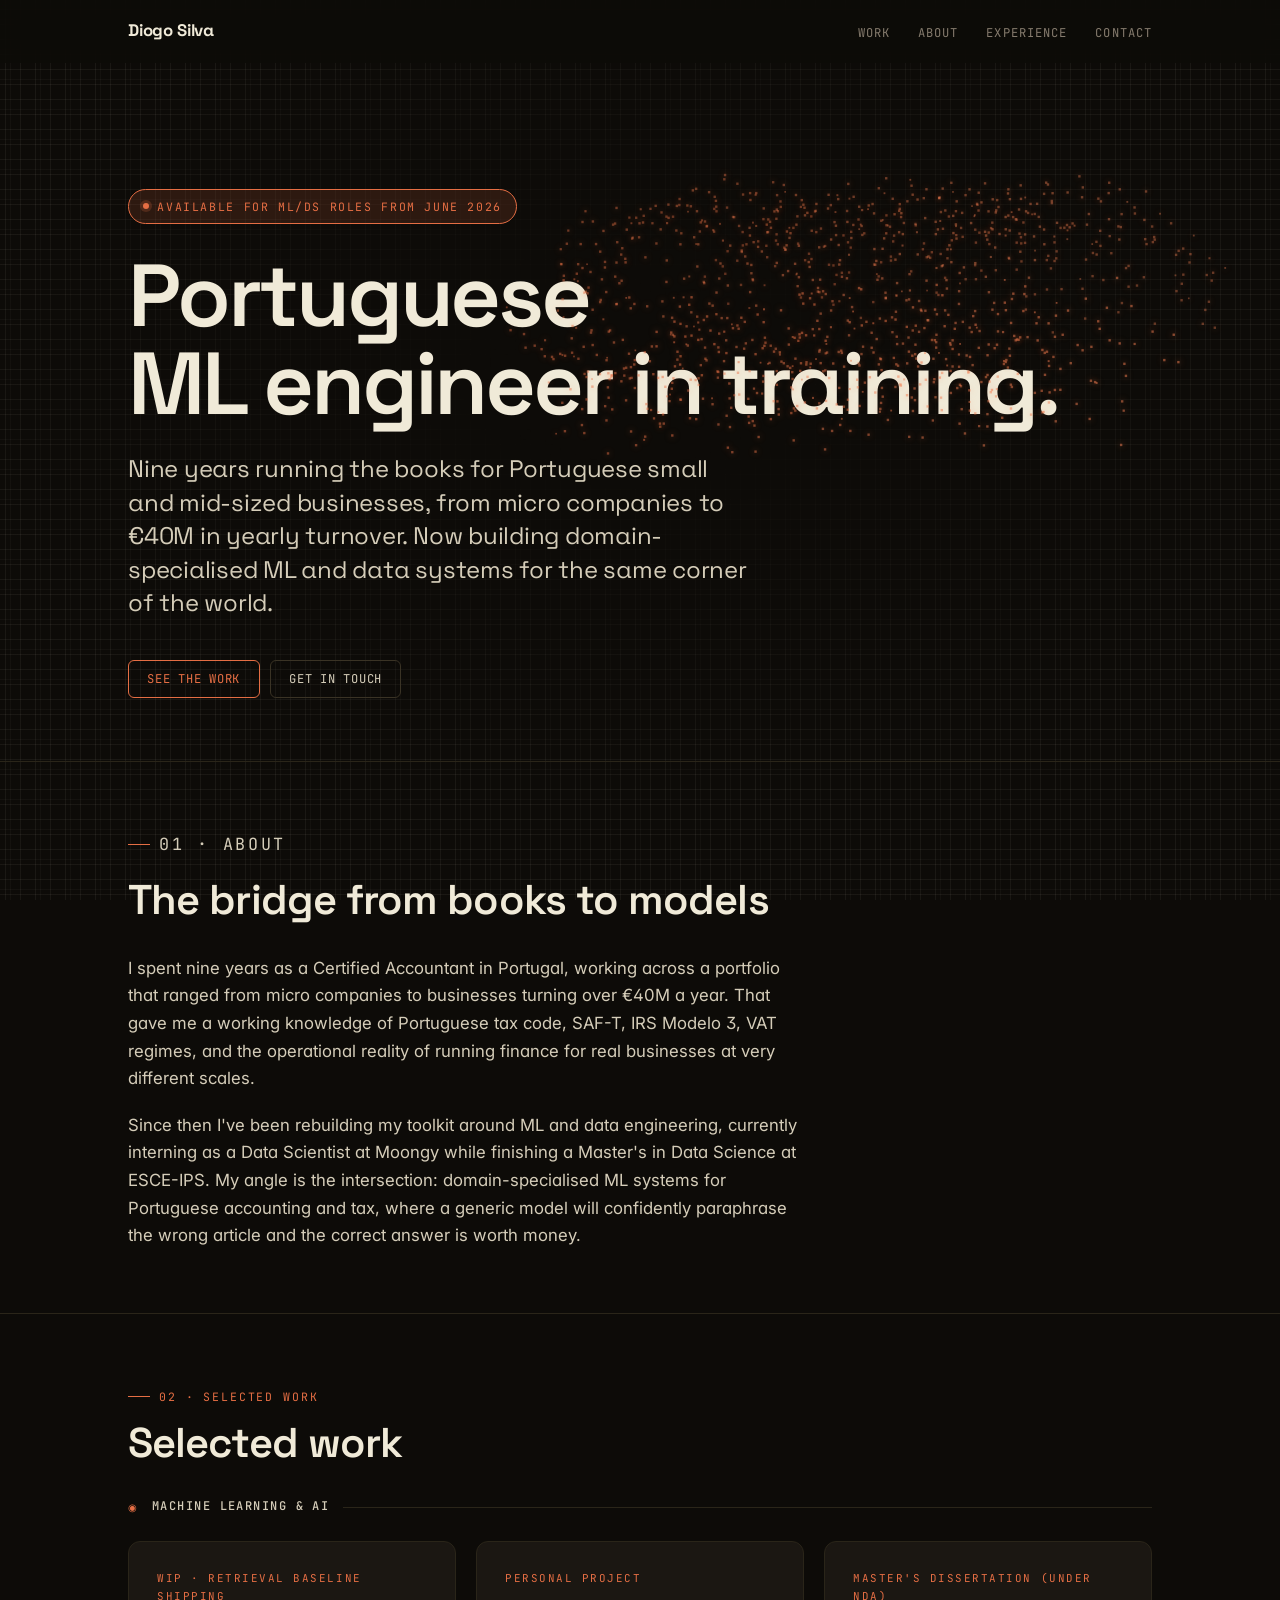
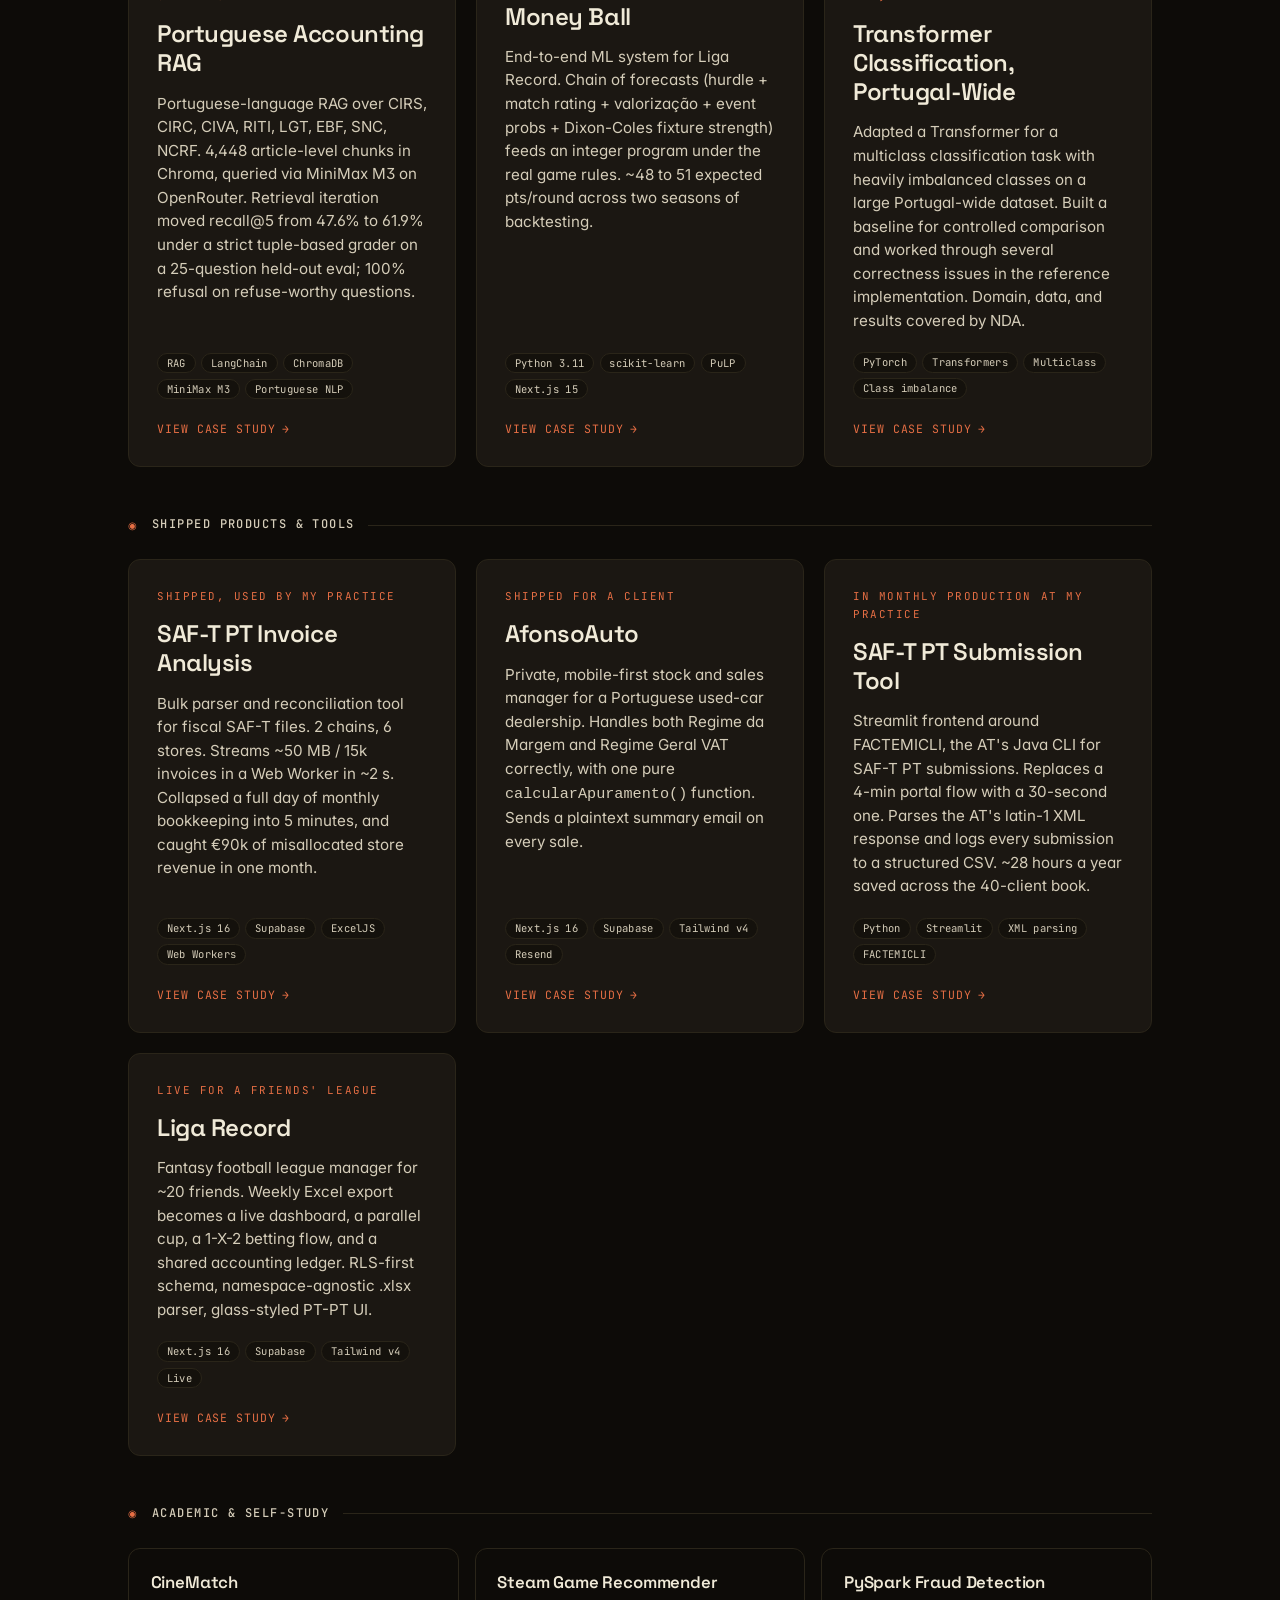
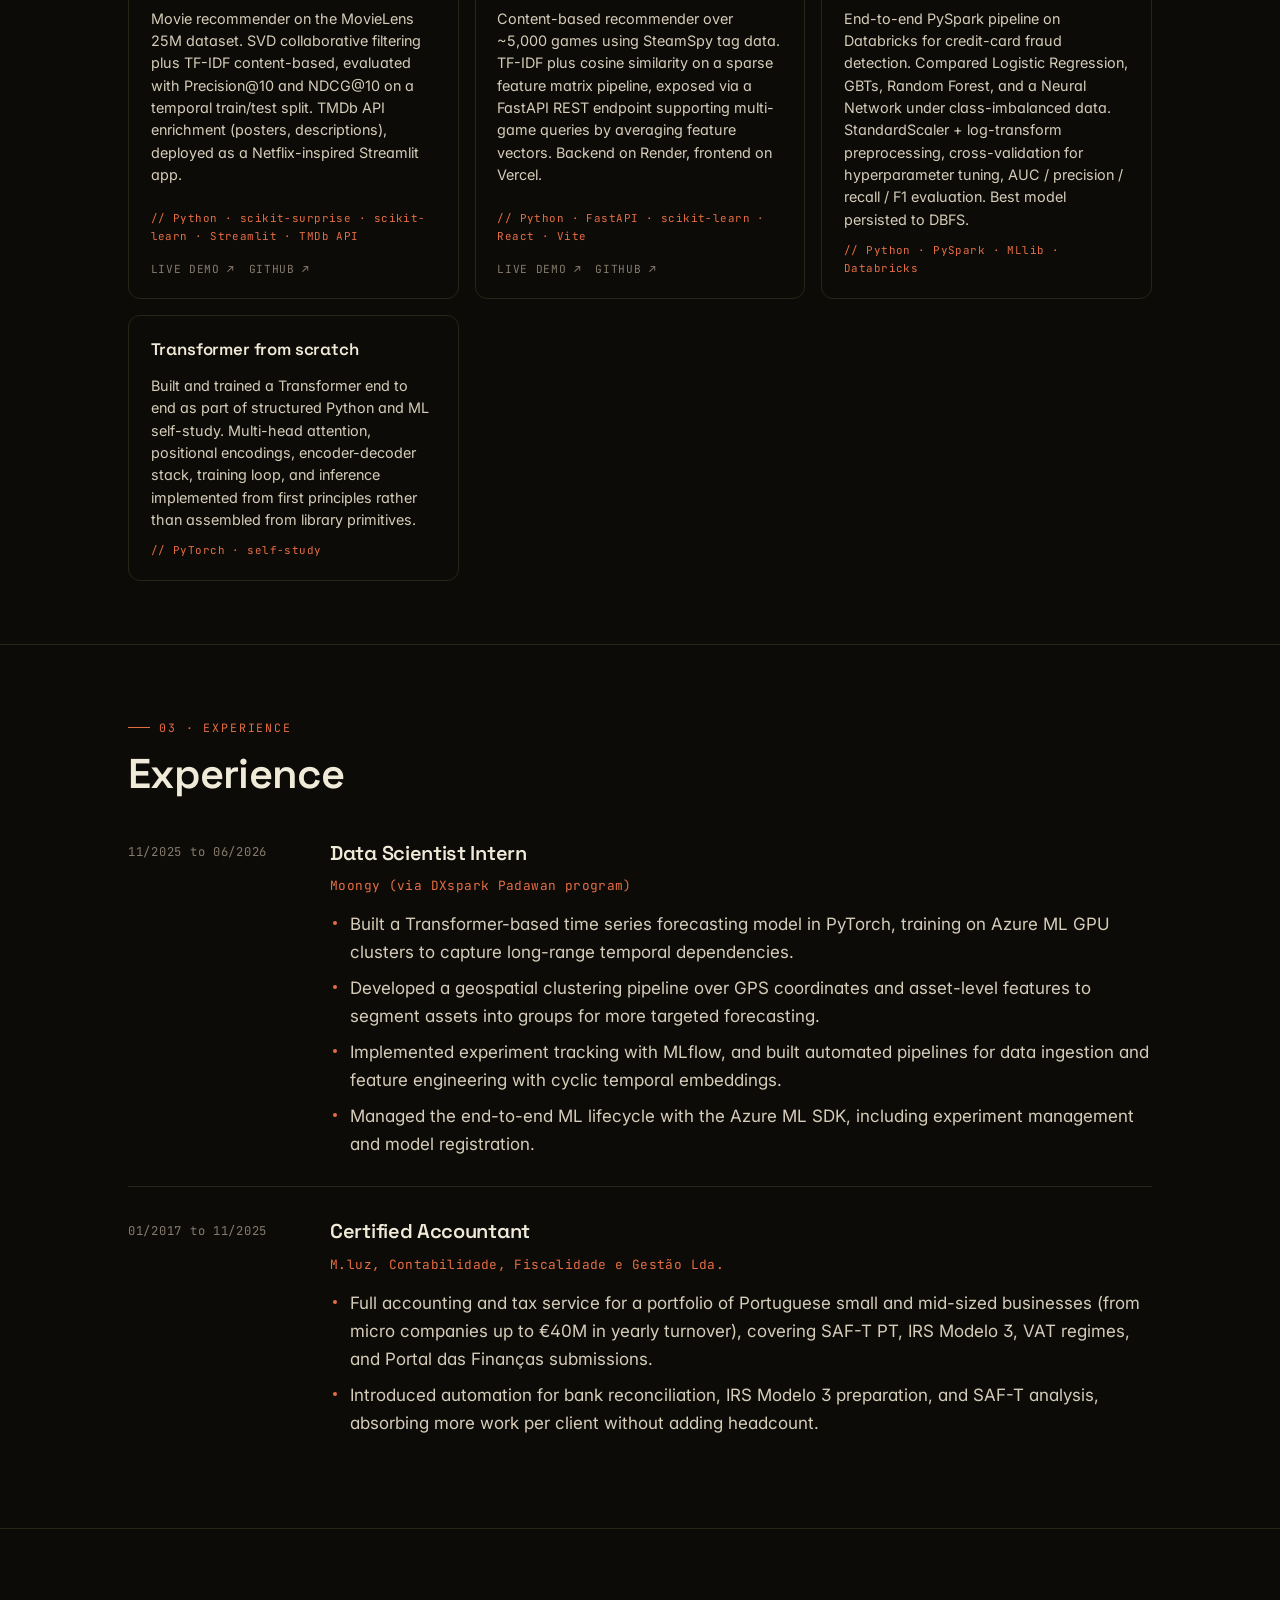
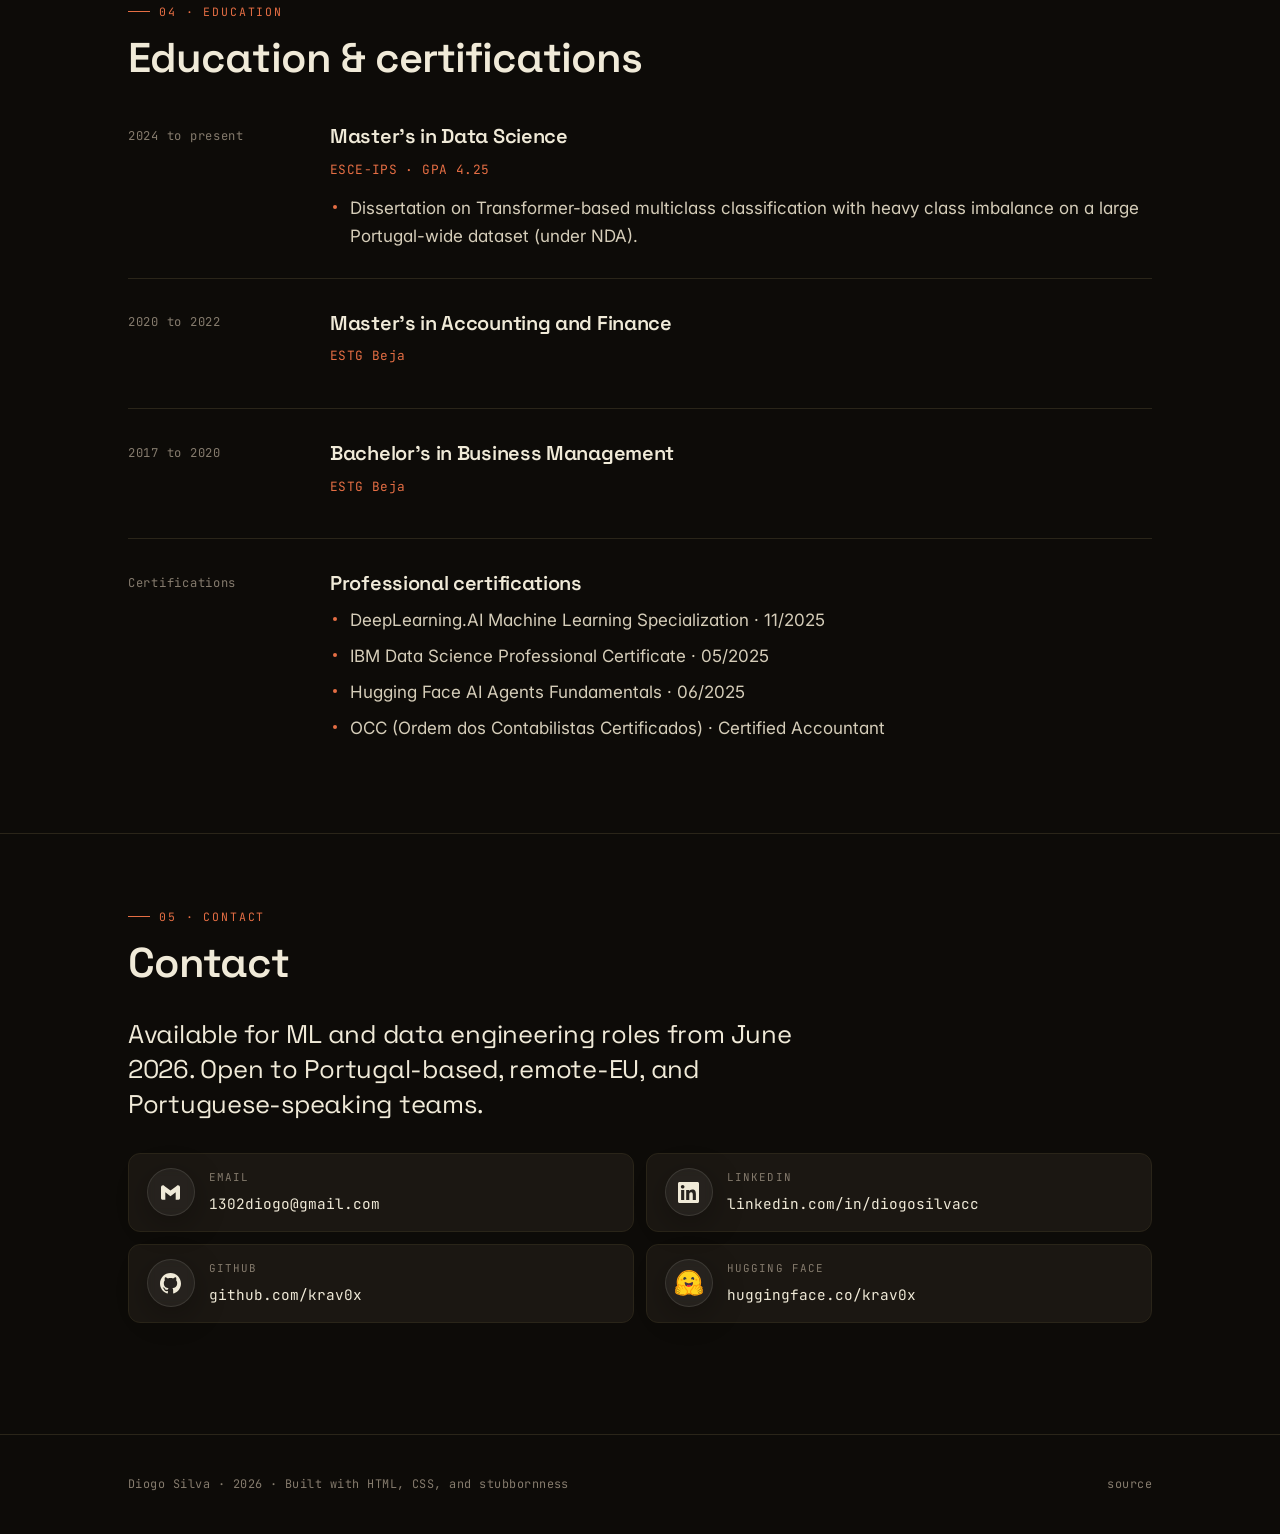
==== commit 74f94fb6: "Dock the section rail as a left menu, and add it to the case studies Extracts the rail out of index." ====
--- a/index.html
+++ b/index.html
@@ -780,116 +780,8 @@
             }
         })();
 
-        // Section rail — LineSidebar from React Bits, ported to plain JS.
-        // A single rAF loop eases every item's --effect toward its target with
-        // frame-rate independent exponential smoothing, so colour, shift and
-        // marker scale move together instead of staggering CSS transitions.
-        // The section the reader is currently in is pinned at full effect.
-        (function () {
-            var rail = document.getElementById('sectionRail');
-            if (!rail) return;
-
-            var list = rail.querySelector('.line-sidebar__list');
-            var items = Array.prototype.slice.call(rail.querySelectorAll('.line-sidebar__item'));
-            if (!items.length) return;
-
-            var NEIGHBOUR_REACH = 10;     // px past an item's own row before its effect dies
-            var SMOOTHING = 100;          // ms time constant of the ease
-
-            var targets = items.map(function () { return 0; });
-            var current = items.map(function () { return 0; });
-            var activeIndex = 0;
-            var raf = null;
-            var last = 0;
-
-            // Smoothstep falloff: gentle at the edges, steep through the middle.
-            function falloff(p) { return p * p * (3 - 2 * p); }
-
-            function frame(now) {
-                var dt = Math.min((now - last) / 1000, 0.05);
-                last = now;
-                var k = 1 - Math.exp(-dt / (SMOOTHING / 1000));
-                var moving = false;
-
-                for (var i = 0; i < items.length; i++) {
-                    var target = Math.max(targets[i], activeIndex === i ? 1 : 0);
-                    var next = current[i] + (target - current[i]) * k;
-                    var settled = Math.abs(target - next) < 0.0015;
-                    current[i] = settled ? target : next;
-                    items[i].style.setProperty('--effect', current[i].toFixed(4));
-                    if (!settled) moving = true;
-                }
-
-                raf = moving ? requestAnimationFrame(frame) : null;
-            }
-
-            function startLoop() {
-                if (raf != null) cancelAnimationFrame(raf);
-                last = performance.now();
-                raf = requestAnimationFrame(frame);
-            }
-
-            list.addEventListener('pointermove', function (e) {
-                var rect = list.getBoundingClientRect();
-                var pointerY = e.clientY - rect.top;
-                for (var i = 0; i < items.length; i++) {
-                    var top = items[i].offsetTop;
-                    var bottom = top + items[i].offsetHeight;
-                    // Distance to the item's own row, so it reads 0 anywhere inside
-                    // that row and falls off within a few px of leaving it. Only the
-                    // item under the cursor takes the effect; its neighbours stay put.
-                    var distance = Math.max(top - pointerY, 0, pointerY - bottom);
-                    targets[i] = falloff(Math.max(0, 1 - distance / NEIGHBOUR_REACH));
-                }
-                startLoop();
-            });
-
-            list.addEventListener('pointerleave', function () {
-                targets = targets.map(function () { return 0; });
-                startLoop();
-            });
-
-            // Keep the active item in sync with the section being read, so the
-            // rail doubles as a position indicator rather than just a menu.
-            function setActive(index) {
-                if (index === activeIndex) return;
-                activeIndex = index;
-                items.forEach(function (item, i) {
-                    if (i === index) item.setAttribute('aria-current', 'true');
-                    else item.removeAttribute('aria-current');
-                });
-                startLoop();
-            }
-
-            var sections = items
-                .map(function (item) {
-                    var href = item.querySelector('a').getAttribute('href');
-                    return document.querySelector(href);
-                })
-                .filter(Boolean);
-
-            if (sections.length && 'IntersectionObserver' in window) {
-                var ratios = sections.map(function () { return 0; });
-                var observer = new IntersectionObserver(function (entries) {
-                    entries.forEach(function (entry) {
-                        var i = sections.indexOf(entry.target);
-                        if (i !== -1) ratios[i] = entry.isIntersecting ? entry.intersectionRatio : 0;
-                    });
-                    var best = 0;
-                    for (var i = 1; i < ratios.length; i++) {
-                        if (ratios[i] > ratios[best]) best = i;
-                    }
-                    if (ratios[best] > 0) setActive(best);
-                }, { threshold: [0, 0.15, 0.35, 0.6, 0.85, 1] });
-
-                sections.forEach(function (section) { observer.observe(section); });
-            }
-
-            items[0].setAttribute('aria-current', 'true');
-            startLoop();
-        })();
-
     </script>
+    <script src="rail.js"></script>
 
 </body>
 </html>
--- a/styles-v2.css
+++ b/styles-v2.css
@@ -47,6 +47,8 @@
     /* Layout */
     --content-w: 720px;
     --wide-w: 1120px;
+    /* Width of the docked section rail, reserved out of the page on desktop. */
+    --rail-width: 280px;
     --page-x: clamp(1.25rem, 4vw, 3rem);
 }
 
@@ -196,17 +198,29 @@
     display: none;
     position: fixed;
     top: 50%;
-    /* Hugs the left edge of the content column, with a floor so it never
-       runs off-screen on the narrowest viewport that still shows the rail. */
-    left: max(1rem, calc((100vw - var(--wide-w)) / 2 - 200px));
+    /* Docked to the left edge, in the column the page reserves for it below,
+       so it can never sit over the text. */
+    left: 0;
+    /* Sized by its longest label rather than pinned to --rail-width, so a long
+       section title spills into the reserved column's slack instead of clipping. */
+    padding-left: 2rem;
     transform: translateY(-50%);
     z-index: 40;
 }
-/* Desktop only: the rail needs real gutter beside the 1120px content column,
-   and its proximity effect needs a hovering mouse — a touch screen can never
-   trigger it. Everywhere else the top nav carries navigation. */
-@media (min-width: 1440px) and (hover: hover) and (pointer: fine) {
-    .line-sidebar { display: block; }
+/* Desktop only: the rail needs a column of its own beside the content, and its
+   proximity effect needs a hovering mouse — a touch screen can never trigger
+   it. Everywhere else the top nav carries navigation.
+   Padding the page rather than overlaying it means the rail has real space and
+   the content re-centres in what is left, so the two can never collide. The
+   sticky top nav and the footer are inside that padding and shift with it; the
+   fixed grid backdrop is not, and still covers the whole viewport. */
+@media (min-width: 1500px) and (hover: hover) and (pointer: fine) {
+    body {
+        padding-left: var(--rail-width);
+    }
+    .line-sidebar {
+        display: block;
+    }
 }
 
 .line-sidebar__list {
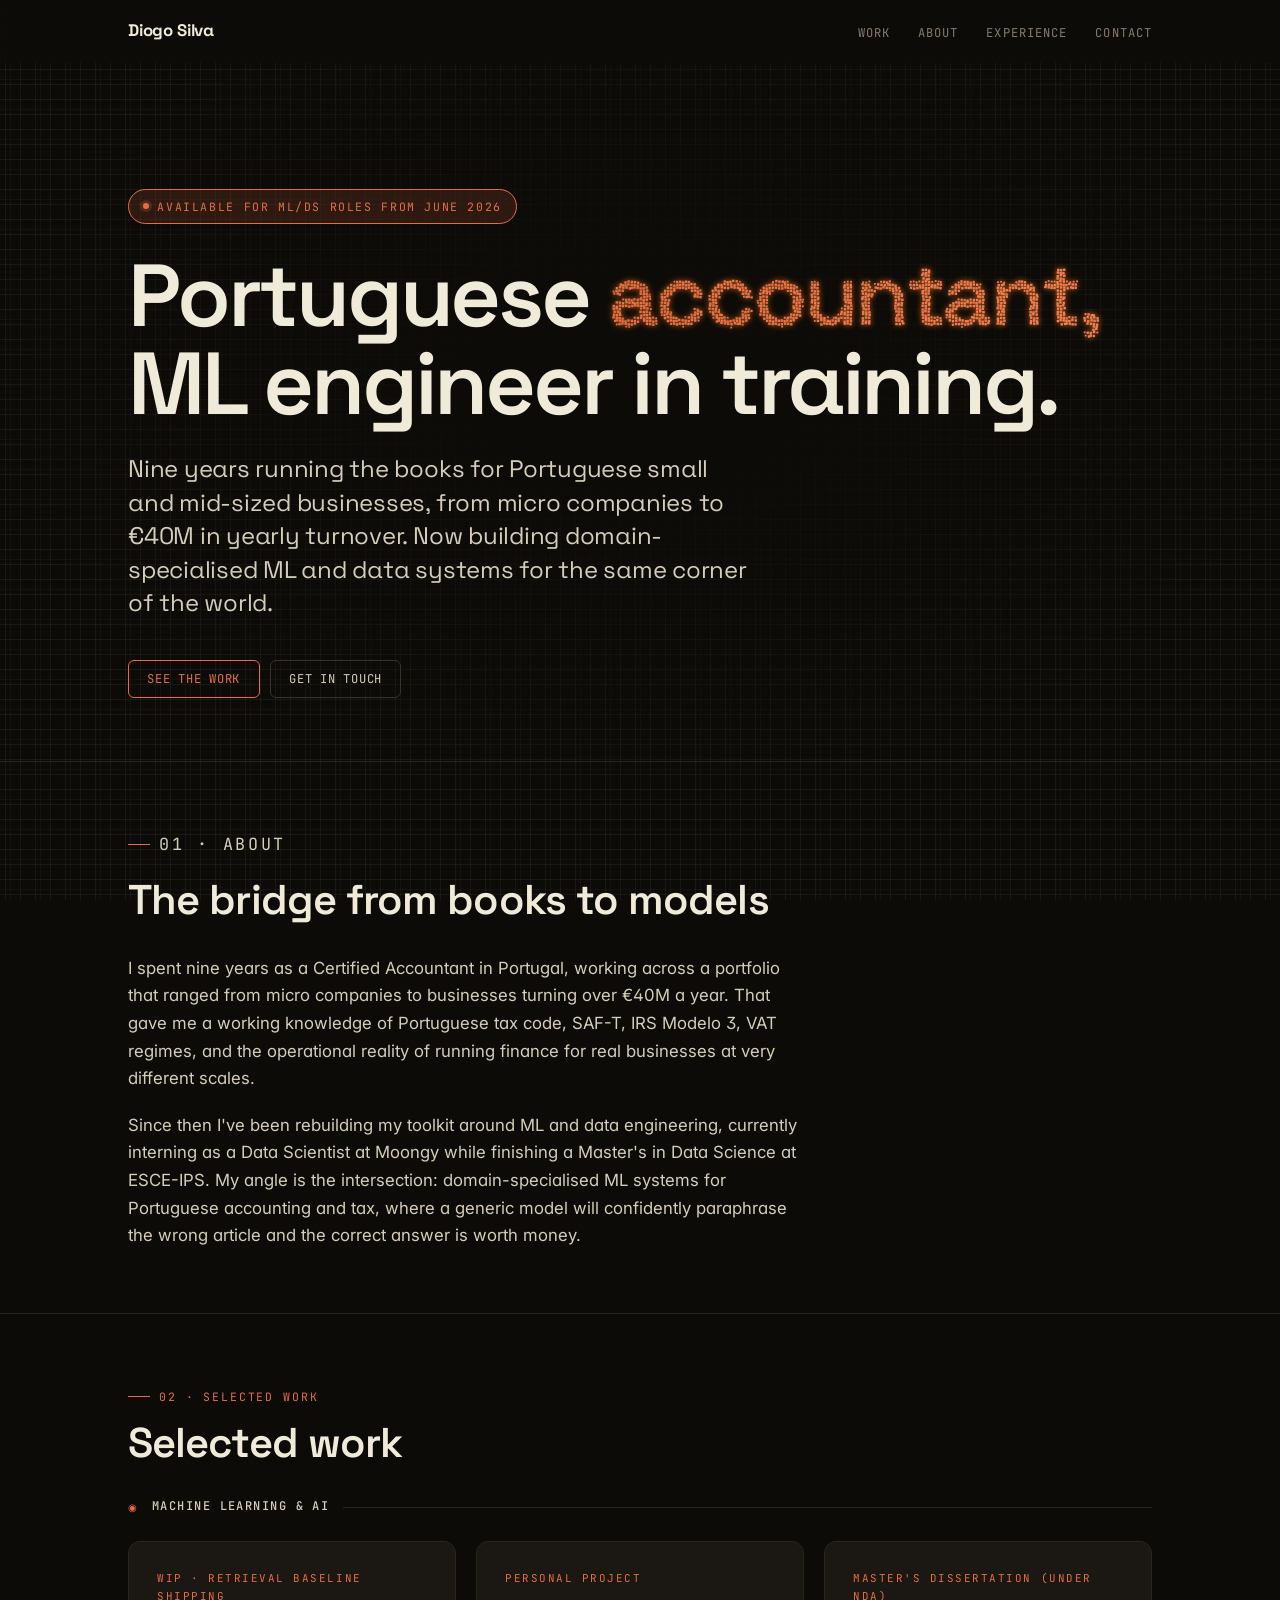
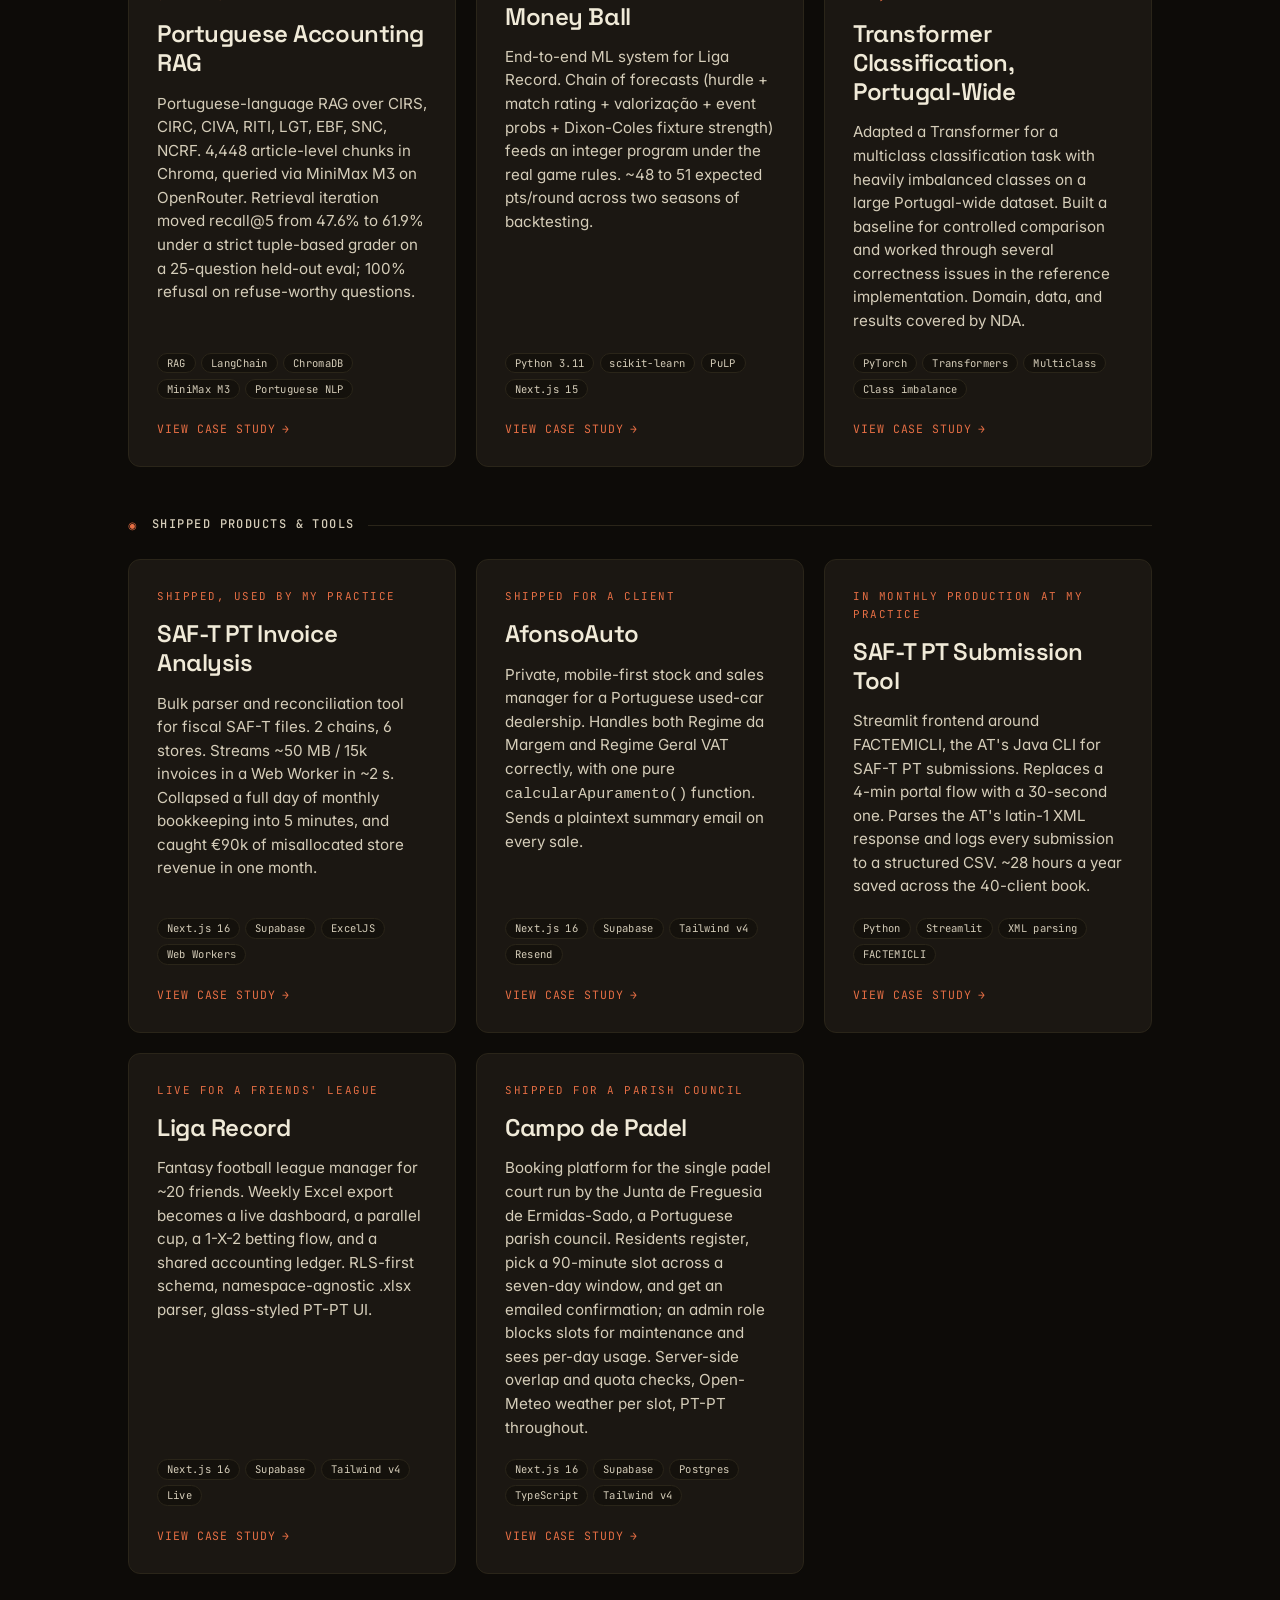
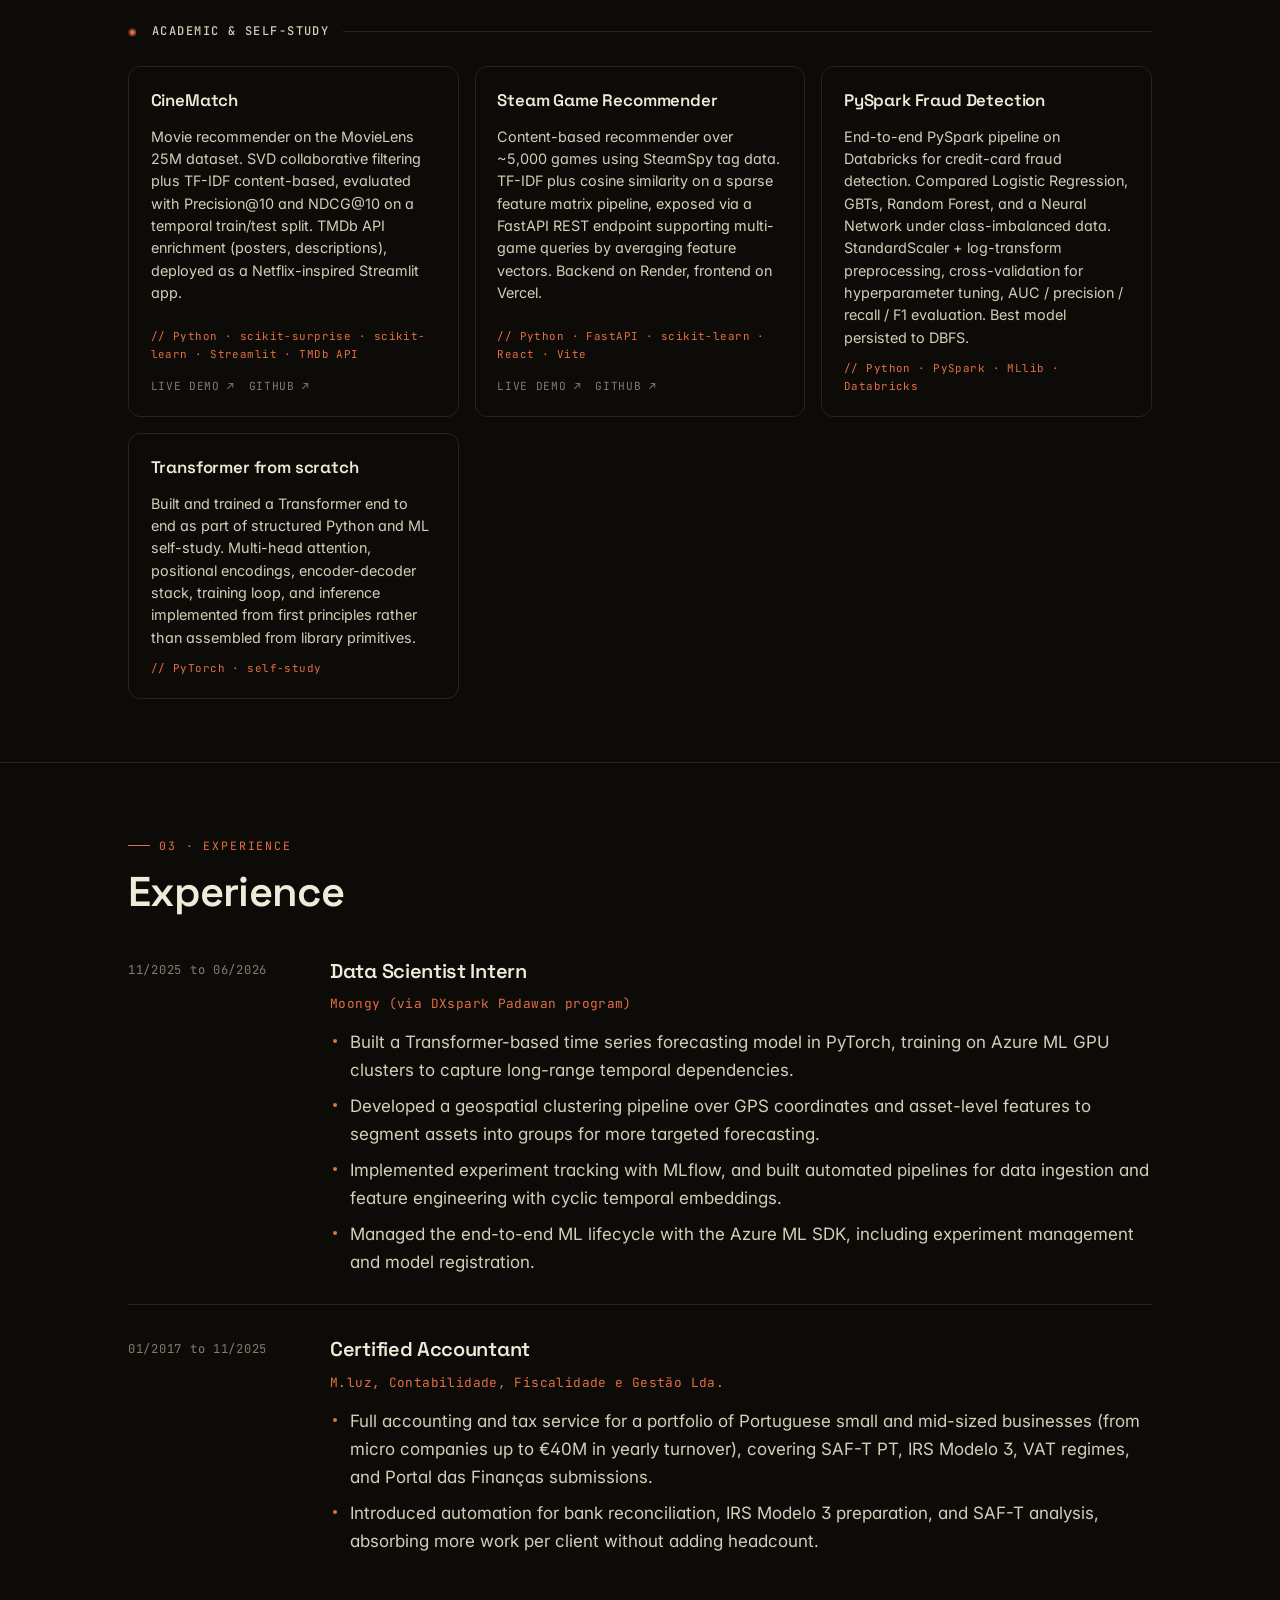
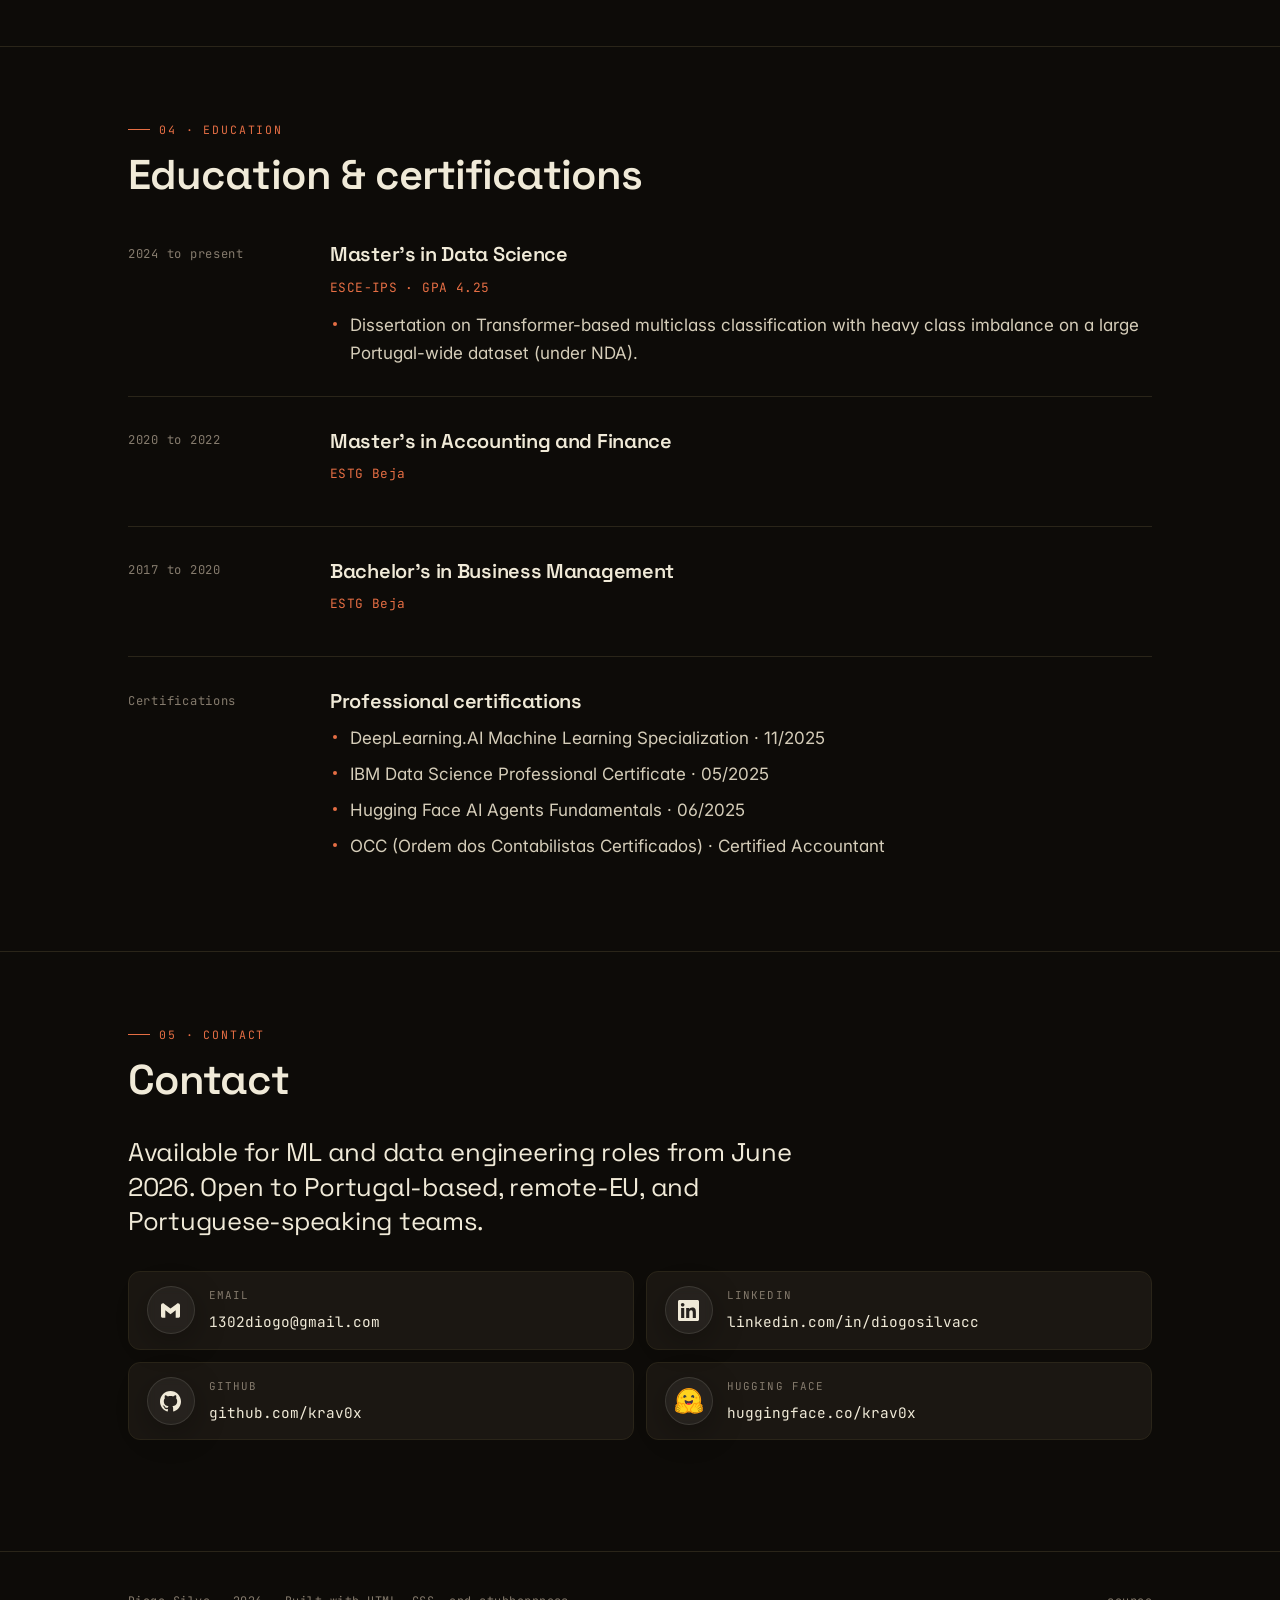
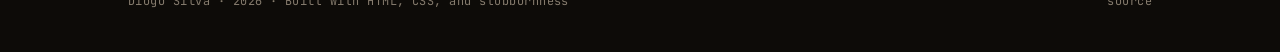
==== commit 48c8d537: "Add Campo de Padel case study; wire SAF-T screens; refine back-link and case-study alignment - New C" ====
--- a/index.html
+++ b/index.html
@@ -211,6 +211,20 @@
                         <span class="project-card__cta">View case study</span>
                     </a>
 
+                    <a class="project-card" href="projects/padel.html">
+                        <p class="project-card__kind">Shipped for a parish council</p>
+                        <h3 class="project-card__title">Campo de Padel</h3>
+                        <p class="project-card__lede">Booking platform for the single padel court run by the Junta de Freguesia de Ermidas-Sado, a Portuguese parish council. Residents register, pick a 90-minute slot across a seven-day window, and get an emailed confirmation; an admin role blocks slots for maintenance and sees per-day usage. Server-side overlap and quota checks, Open-Meteo weather per slot, PT-PT throughout.</p>
+                        <ul class="project-card__tags">
+                            <li>Next.js 16</li>
+                            <li>Supabase</li>
+                            <li>Postgres</li>
+                            <li>TypeScript</li>
+                            <li>Tailwind v4</li>
+                        </ul>
+                        <span class="project-card__cta">View case study</span>
+                    </a>
+
                 </div>
             </div>
 
--- a/styles-v2.css
+++ b/styles-v2.css
@@ -325,25 +325,76 @@
     max-width: var(--wide-w);
 }
 
+/* Back button — Uiverse's expanding-icon pill (AKAspidey01), recoloured to the
+   site palette. The icon block sits over the label and grows to fill the pill
+   on hover, sweeping the arrow across it. */
 .back-link {
+    position: relative;
     display: inline-flex;
     align-items: center;
-    gap: 0.5rem;
-    font-family: var(--font-mono);
-    font-size: 0.76rem;
-    letter-spacing: 0.06em;
+    justify-content: center;
+    width: 12.5rem;
+    height: 2.5rem;
+    margin-bottom: 2.75rem;
+    /* Left padding clears the resting icon block (its 4px inset + 32px width)
+       so the label centres in the space beside it rather than in the whole
+       pill, where the block would push it visually off centre. */
+    padding: 4px 4px 4px 36px;
+    border: 1px solid var(--hairline-strong);
+    border-radius: var(--radius-md);
+    background: var(--card);
+    color: var(--ink);
+    font-family: var(--font-mono);
+    font-size: 0.68rem;
+    letter-spacing: 0.08em;
     text-transform: uppercase;
-    color: var(--muted);
     text-decoration: none;
-    margin-bottom: 2.75rem;
+    overflow: hidden;
 }
 .back-link:hover {
-    color: var(--accent);
-}
-.back-link::before {
-    content: "←";
-    font-size: 0.95rem;
+    text-decoration: none;
+    border-color: var(--accent);
+}
+.back-link__icon {
+    position: absolute;
+    left: 4px;
+    top: 4px;
+    bottom: 4px;
+    z-index: 1;
+    display: flex;
+    align-items: center;
+    justify-content: center;
+    width: 32px;
+    border-radius: calc(var(--radius-md) - 4px);
+    background: var(--accent);
+    color: var(--paper);
+    transition: width .5s ease, background-color .3s ease, color .3s ease;
+}
+.back-link__label {
+    /* All caps, no descenders: the line box centres on metrics that reserve
+       descender space, so the glyphs read slightly high. 1px back down puts
+       them on the optical centre. */
     line-height: 1;
+    transform: translateY(1px);
+}
+.back-link__icon svg {
+    width: 15px;
+    height: 15px;
+}
+.back-link:hover .back-link__icon,
+.back-link:focus-visible .back-link__icon {
+    width: calc(100% - 8px);
+    background: color-mix(in oklab, var(--accent-hover) 62%, transparent);
+    backdrop-filter: saturate(150%) blur(7px);
+    -webkit-backdrop-filter: saturate(150%) blur(7px);
+    box-shadow: inset 0 0 0 1px rgba(240, 234, 216, 0.18);
+    /* Dark arrow reads on solid accent, but not through the glass. */
+    color: var(--ink);
+}
+@media (prefers-reduced-motion: reduce) {
+    .back-link__icon {
+        transition: background-color .2s ease;
+    }
 }
 
 .project-kind {
@@ -785,7 +836,15 @@
 .case-study-body {
     padding-bottom: 4rem;
 }
+/* Share the hero's column so every left edge on the page agrees, then hold the
+   prose to its own measure inside it. Centring a narrower container instead
+   would inset the body by (wide - content) / 2 and leave it floating right of
+   the title above. */
+.case-study-body .container {
+    max-width: var(--wide-w);
+}
 .case-study-body section {
+    max-width: var(--content-w);
     padding: clamp(2.5rem, 6vh, 3.75rem) 0;
     border-top: 1px solid var(--hairline);
 }
